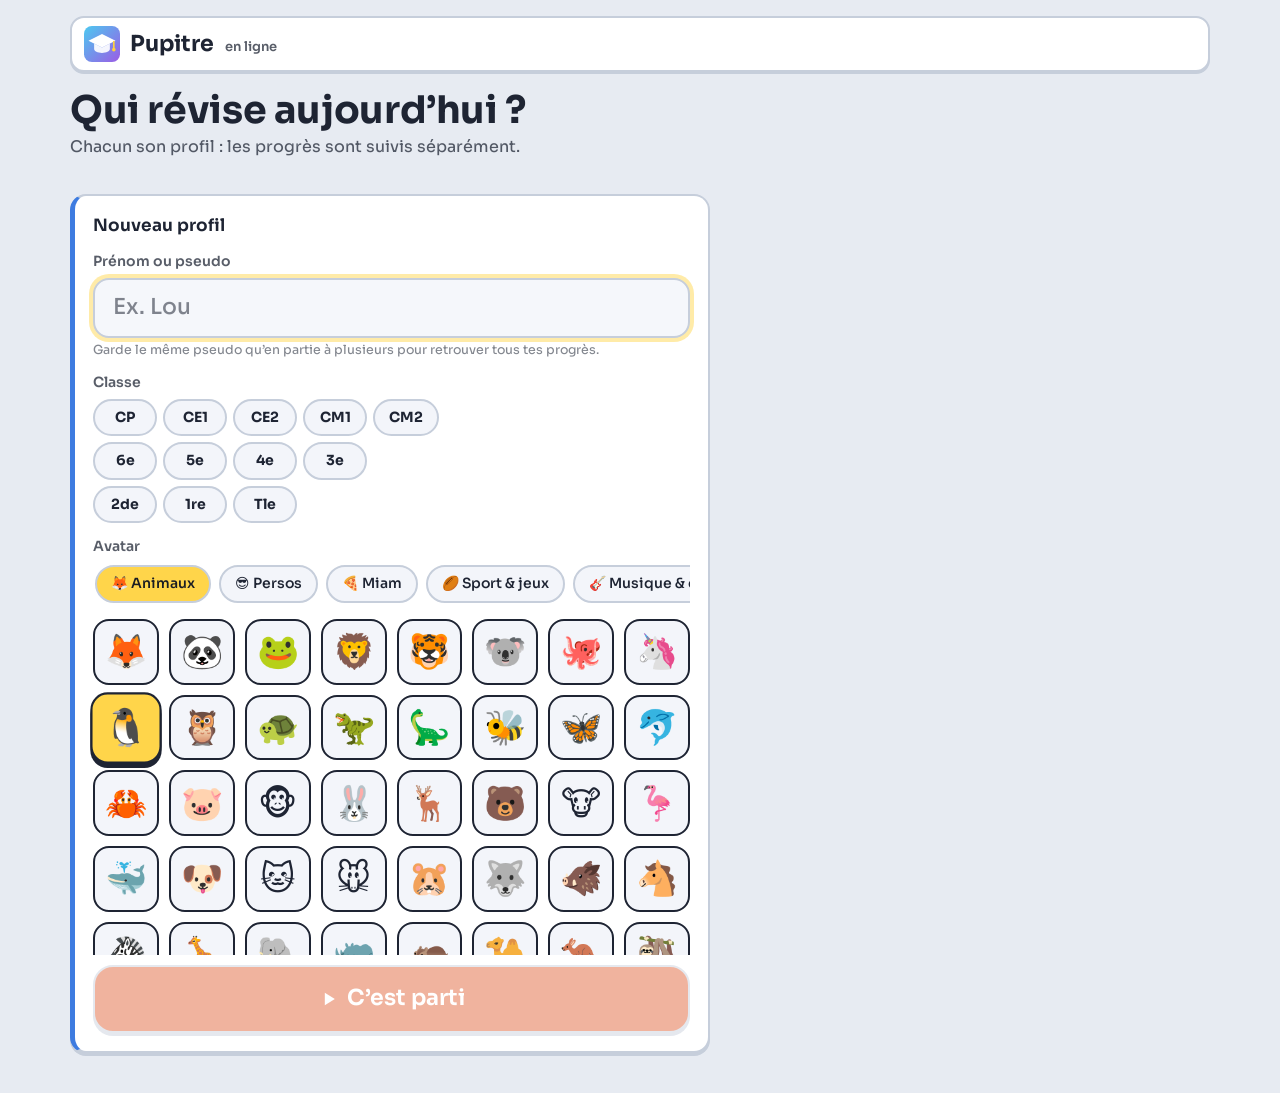
==== index.html @ 58a944c4 "Histoire-géographie du lycée (2nde, 1re, Tle) réorganisée d’après les programmes : thèmes, chapitres" ====
<!doctype html>
<html lang="fr">
  <head>
    <meta charset="UTF-8" />
    <meta name="viewport" content="width=device-width, initial-scale=1, viewport-fit=cover" />
    <meta name="theme-color" content="#1a1240" />
    <meta name="description" content="Révisions scolaires ludiques du CP à la Terminale : QCM, calcul, associations, chronologies, cartes… Fonctionne hors ligne, sans compte." />
    <meta name="apple-mobile-web-app-capable" content="yes" />
    <meta name="apple-mobile-web-app-status-bar-style" content="black-translucent" />
    <meta name="apple-mobile-web-app-title" content="Pupitre" />
    <meta name="format-detection" content="telephone=no" />
    <link rel="icon" href="./favicon.svg" type="image/svg+xml" />
    <link rel="apple-touch-icon" href="./apple-touch-icon.png" />
    <link rel="manifest" href="./manifest.webmanifest" />
    <title>Pupitre — révisions du CP à la Terminale</title>
    <script type="module" crossorigin src="./assets/web-y172d067e47.js"></script>
    <link rel="stylesheet" crossorigin href="./assets/web-y17cb59362b.css">
  </head>
  <body>
    <div id="root"></div>
  </body>
</html>
---- assets/web-y17cb59362b.css ----
@font-face{font-family:Fredoka Variable;font-style:normal;font-display:swap;font-weight:300 700;src:url(./fredoka-hebrew-wght-normal-DdnsCkLr.woff2) format("woff2-variations");unicode-range:U+0307-0308,U+0590-05FF,U+200C-2010,U+20AA,U+25CC,U+FB1D-FB4F}@font-face{font-family:Fredoka Variable;font-style:normal;font-display:swap;font-weight:300 700;src:url(./fredoka-latin-ext-wght-normal-CYrqKuxd.woff2) format("woff2-variations");unicode-range:U+0100-02BA,U+02BD-02C5,U+02C7-02CC,U+02CE-02D7,U+02DD-02FF,U+0304,U+0308,U+0329,U+1D00-1DBF,U+1E00-1E9F,U+1EF2-1EFF,U+2020,U+20A0-20AB,U+20AD-20C0,U+2113,U+2C60-2C7F,U+A720-A7FF}@font-face{font-family:Fredoka Variable;font-style:normal;font-display:swap;font-weight:300 700;src:url(./fredoka-latin-wght-normal-DM6njrJ3.woff2) format("woff2-variations");unicode-range:U+0000-00FF,U+0131,U+0152-0153,U+02BB-02BC,U+02C6,U+02DA,U+02DC,U+0304,U+0308,U+0329,U+2000-206F,U+20AC,U+2122,U+2191,U+2193,U+2212,U+2215,U+FEFF,U+FFFD}:root{--night: #1a1240;--night-2: #221852;--plum: #2c206b;--plum-2: #372a80;--plum-3: #44349a;--ink: #0d0724;--cream: #fff8e7;--text: #fff8e7;--text-2: rgba(255, 248, 231, .74);--text-3: rgba(255, 248, 231, .5);--line: rgba(255, 248, 231, .12);--line-2: rgba(255, 248, 231, .22);--pink: #ff4d8d;--sun: #ffd23f;--mint: #2ee6a6;--sky: #4cc9f0;--tangerine: #ff8a3d;--grape: #9b5de5;--red: #ff5a5f;--blue: #4cc9f0;--green: #2ee6a6;--orange: #ff8a3d;--yellow: #ffd23f;--purple: #9b5de5;--teal: #4cc9f0;--radius: 16px;--radius-lg: 24px;--edge: 3px solid var(--ink);--lift: 0 6px 0 var(--ink);--lift-sm: 0 4px 0 var(--ink);--font: "Fredoka Variable", "Fredoka", ui-rounded, "SF Pro Rounded", system-ui, -apple-system, sans-serif;color-scheme:dark}*{box-sizing:border-box}html,body,#root{height:100%}body{margin:0;color:var(--text);font-family:var(--font);font-size:16px;font-weight:450;line-height:1.4;-webkit-font-smoothing:antialiased;-webkit-tap-highlight-color:transparent;background-color:var(--night);background-image:radial-gradient(rgba(255,248,231,.07) 1.6px,transparent 1.7px),radial-gradient(900px 600px at 0% 0%,rgba(255,77,141,.28),transparent 60%),radial-gradient(900px 600px at 100% 10%,rgba(76,201,240,.22),transparent 60%),radial-gradient(1000px 700px at 50% 120%,rgba(155,93,229,.35),transparent 60%);background-size:28px 28px,auto,auto,auto;background-attachment:fixed}button,input,select,textarea{font:inherit;color:inherit}a{color:var(--sky)}h1,h2,h3,h4{margin:0;letter-spacing:-.01em;font-weight:700;line-height:1.1}::selection{background:#ff4d8d80}:focus-visible{outline:3px solid var(--sun);outline-offset:3px}.card{background:var(--plum);border:var(--edge);border-radius:var(--radius-lg);box-shadow:var(--lift);padding:18px}.card.tight{padding:12px}.card.flat{box-shadow:none}.card-title{font-size:17px;font-weight:650;color:var(--sun);margin-bottom:12px;display:flex;align-items:center;gap:8px;justify-content:space-between}.muted{color:var(--text-2)}.faint{color:var(--text-3)}.small{font-size:14px}.tiny{font-size:12.5px}.mono{font-variant-numeric:tabular-nums}.row{display:flex;align-items:center;gap:10px}.row.wrap{flex-wrap:wrap}.col{display:flex;flex-direction:column;gap:10px}.grow{flex:1;min-width:0}.spacer{flex:1}.center{text-align:center}.hidden{display:none!important}.ellipsis{overflow:hidden;text-overflow:ellipsis;white-space:nowrap}.divider{height:2px;background:var(--line);margin:14px 0;border-radius:2px}.btn{display:inline-flex;align-items:center;justify-content:center;gap:8px;min-height:42px;padding:0 18px;border-radius:14px;border:var(--edge);background:var(--plum-3);box-shadow:var(--lift-sm);font-weight:650;font-size:15px;cursor:pointer;-webkit-user-select:none;user-select:none;transition:transform .07s,box-shadow .07s,background .15s,filter .15s;white-space:nowrap;color:var(--cream)}.btn:hover{filter:brightness(1.1)}.btn:active:not(:disabled){transform:translateY(3px);box-shadow:0 1px 0 var(--ink)}.btn:disabled{opacity:.45;cursor:not-allowed}.btn.primary{background:var(--pink);color:#fff}.btn.success{background:var(--mint);color:var(--ink)}.btn.sun{background:var(--sun);color:var(--ink)}.btn.sky{background:var(--sky);color:var(--ink)}.btn.danger{background:var(--red);color:#fff}.btn.warn{background:var(--tangerine);color:var(--ink)}.btn.ghost{background:transparent;border-color:transparent;box-shadow:none}.btn.ghost:hover{background:#fff8e714;filter:none}.btn.ghost:active{transform:none}.btn.sm{min-height:34px;padding:0 12px;font-size:14px;border-radius:11px}.btn.xs{min-height:28px;padding:0 9px;font-size:13px;border-radius:9px;gap:4px;border-width:2px;box-shadow:0 2px 0 var(--ink)}.btn.xs.ghost,.btn.sm.ghost{box-shadow:none}.btn.lg{min-height:54px;padding:0 26px;font-size:18px;border-radius:16px}.btn.xl{min-height:68px;padding:0 28px;font-size:22px;border-radius:20px;width:100%;box-shadow:var(--lift)}.btn.xl:active:not(:disabled){transform:translateY(5px);box-shadow:0 1px 0 var(--ink)}.btn.icon{padding:0;width:42px}.btn.icon.sm{width:34px}.btn svg{width:20px;height:20px;flex:none}.btn.sm svg,.btn.xs svg{width:16px;height:16px}.input,.select,textarea.input{width:100%;min-height:44px;padding:8px 14px;border-radius:12px;border:var(--edge);background:var(--night);outline:none;font-weight:500;transition:box-shadow .15s}.input::placeholder{color:var(--text-3)}.input:focus,.select:focus{box-shadow:0 0 0 4px #ffd23f73}.input.lg{min-height:60px;font-size:22px;border-radius:16px;padding:10px 18px}.input.code{text-transform:uppercase;letter-spacing:.3em;text-align:center;font-weight:700;font-size:30px}.input.num{width:76px;text-align:center}.label{font-size:14px;color:var(--text-2);font-weight:600;margin-bottom:6px;display:block}.field{display:flex;flex-direction:column}.chip{display:inline-flex;align-items:center;gap:6px;padding:7px 14px;border-radius:999px;background:var(--plum-2);border:2px solid var(--ink);font-size:14px;font-weight:550;cursor:pointer;-webkit-user-select:none;user-select:none;transition:background .15s,transform .07s}.chip:hover{background:var(--plum-3)}.chip:active{transform:scale(.96)}.chip.on{background:var(--sun);color:var(--ink)}.chip .count{font-size:12px;opacity:.6}.badge{display:inline-flex;align-items:center;gap:4px;padding:3px 10px;border-radius:999px;font-size:13px;font-weight:600;background:#fff8e71f;color:var(--text-2);white-space:nowrap}.badge.green{background:var(--mint);color:var(--ink)}.badge.red{background:var(--red);color:#fff}.badge.orange{background:var(--tangerine);color:var(--ink)}.badge.blue{background:var(--sky);color:var(--ink)}.badge.purple{background:var(--grape);color:#fff}.badge.sun{background:var(--sun);color:var(--ink)}.seg{display:inline-flex;background:var(--night);border:2px solid var(--ink);border-radius:14px;padding:4px;gap:3px;flex-wrap:wrap}.seg button{border:0;background:transparent;padding:7px 13px;border-radius:10px;font-weight:600;font-size:14px;color:var(--text-2);cursor:pointer}.seg button.on{background:var(--sky);color:var(--ink)}.switch{position:relative;width:50px;height:30px;flex:none}.switch input{opacity:0;width:0;height:0}.switch span{position:absolute;top:0;right:0;bottom:0;left:0;background:var(--night);border:2px solid var(--ink);border-radius:999px;transition:background .2s;cursor:pointer}.switch span:after{content:"";position:absolute;left:3px;top:2px;width:22px;height:22px;border-radius:50%;background:var(--cream);border:2px solid var(--ink);transition:transform .2s}.switch input:checked+span{background:var(--mint)}.switch input:checked+span:after{transform:translate(19px)}.switch input:focus-visible+span{outline:3px solid var(--sun);outline-offset:2px}.alert{border-radius:14px;padding:11px 14px;font-size:15px;border:2px solid var(--ink);display:flex;gap:10px;align-items:flex-start;font-weight:500}.alert.warn{background:var(--tangerine);color:var(--ink)}.alert.error{background:var(--red);color:#fff}.alert.info{background:var(--sky);color:var(--ink)}.alert.ok{background:var(--mint);color:var(--ink)}.alert svg{width:20px;height:20px;flex:none;margin-top:1px}.toast-wrap{position:fixed;left:50%;bottom:24px;transform:translate(-50%);z-index:100;display:flex;flex-direction:column;gap:8px;align-items:center;pointer-events:none}.toast{background:var(--cream);color:var(--ink);border:var(--edge);box-shadow:var(--lift-sm);padding:10px 18px;border-radius:14px;font-weight:600;font-size:15px;animation:pop-in .25s cubic-bezier(.2,1.4,.4,1);max-width:90vw}.toast.error{background:var(--red);color:#fff}.modal-backdrop{position:fixed;top:0;right:0;bottom:0;left:0;background:#0d0724b3;backdrop-filter:blur(6px);-webkit-backdrop-filter:blur(6px);display:flex;align-items:center;justify-content:center;z-index:50;padding:16px}.modal{background:var(--plum);border:var(--edge);border-radius:var(--radius-lg);box-shadow:0 10px 0 var(--ink);padding:22px;width:min(560px,100%);max-height:90vh;overflow:auto;animation:pop-in .25s cubic-bezier(.2,1.4,.4,1)}.modal h3{margin-bottom:14px;font-size:24px}.timer-bar{height:14px;border-radius:999px;background:var(--night);border:2px solid var(--ink);overflow:hidden}.timer-bar>div{height:100%;background:var(--mint);border-radius:999px;transition:width .25s linear,background .3s}.timer-bar.low>div{background:var(--red)}.timer-num{font-variant-numeric:tabular-nums;font-weight:700}.ring{position:relative;display:inline-grid;place-items:center;flex:none}.ring svg{transform:rotate(-90deg);display:block}.ring .num{position:absolute;font-weight:700;font-variant-numeric:tabular-nums}.ring.low .num{color:var(--red);animation:throb 1s ease-in-out infinite}.table{width:100%;border-collapse:collapse;font-size:15px}.table th{text-align:left;font-size:13px;color:var(--text-3);font-weight:600;padding:6px 8px;border-bottom:2px solid var(--line)}.table td{padding:8px;border-bottom:1px solid var(--line);vertical-align:middle}.table tr:last-child td{border-bottom:0}.dot{width:10px;height:10px;border-radius:50%;display:inline-block;flex:none}.dot.on{background:var(--mint);box-shadow:0 0 0 3px #2ee6a640}.dot.off{background:var(--text-3)}.avatar{display:inline-grid;place-items:center;flex:none;border-radius:50%;background:var(--cream);border:2.5px solid var(--ink);line-height:1;box-shadow:0 3px 0 var(--ink)}.avatar.off{filter:grayscale(1);opacity:.55}.avatar-grid{display:grid;grid-template-columns:repeat(6,1fr);gap:8px}.avatar-grid button{aspect-ratio:1;border-radius:16px;border:2.5px solid var(--ink);background:var(--plum-2);font-size:28px;cursor:pointer;display:grid;place-items:center;transition:transform .1s,background .15s}.avatar-grid button:active{transform:scale(.9)}.avatar-grid button.on{background:var(--sun);transform:scale(1.08);box-shadow:0 4px 0 var(--ink)}.avatar-grid button.taken{opacity:.35}.crowd{display:flex;flex-wrap:wrap;gap:10px;justify-content:center}.crowd .who{display:flex;flex-direction:column;align-items:center;gap:4px;width:74px;font-size:13px;font-weight:600;animation:pop-in .35s cubic-bezier(.2,1.4,.4,1) both}.crowd .who span:last-child{max-width:74px;overflow:hidden;text-overflow:ellipsis;white-space:nowrap}.bob{animation:bob 2.4s ease-in-out infinite}.choices{display:grid;grid-template-columns:1fr 1fr;gap:14px}.choice{position:relative;display:flex;align-items:center;gap:14px;text-align:left;min-height:78px;padding:14px 18px;border-radius:20px;border:var(--edge);box-shadow:var(--lift);cursor:pointer;font-weight:650;font-size:19px;color:var(--ink);transition:transform .07s,box-shadow .07s,opacity .25s,filter .25s}.choice .shape{width:34px;height:34px;flex:none;display:grid;place-items:center}.choice .shape svg{width:30px;height:30px;fill:var(--ink)}.choice:active:not(:disabled){transform:translateY(5px);box-shadow:0 1px 0 var(--ink)}.choice.c0{background:var(--sky)}.choice.c1{background:var(--tangerine)}.choice.c2{background:var(--mint)}.choice.c3{background:var(--pink)}.choice.c4{background:var(--grape);color:#fff}.choice.c4 .shape svg{fill:#fff}.choice.c5{background:var(--sun)}.choice.dim{opacity:.28;filter:saturate(.3);box-shadow:0 2px 0 var(--ink);transform:translateY(4px)}.choice.correct{animation:wiggle .6s ease-in-out;outline:5px solid var(--cream);outline-offset:3px}.choice .count{margin-left:auto;font-size:17px;background:var(--ink);color:var(--cream);padding:2px 12px;border-radius:999px}.choice:disabled{cursor:default}@keyframes pop-in{0%{opacity:0;transform:scale(.6)}to{opacity:1;transform:none}}@keyframes bob{0%,to{transform:translateY(0) rotate(-4deg)}50%{transform:translateY(-8px) rotate(4deg)}}@keyframes wiggle{0%,to{transform:rotate(0)}20%{transform:rotate(-3deg) scale(1.04)}40%{transform:rotate(3deg) scale(1.04)}60%{transform:rotate(-2deg)}80%{transform:rotate(1deg)}}@keyframes shake{0%,to{transform:translate(0)}20%,60%{transform:translate(-10px)}40%,80%{transform:translate(10px)}}@keyframes throb{0%,to{transform:scale(1)}50%{transform:scale(1.15)}}@keyframes count-pop{0%{opacity:0;transform:scale(2.4) rotate(-12deg)}25%{opacity:1;transform:scale(1) rotate(3deg)}80%{opacity:1;transform:scale(.95)}to{opacity:0;transform:scale(.6)}}@keyframes rise{0%{opacity:0;transform:translateY(24px)}to{opacity:1;transform:none}}@keyframes eq{0%,to{height:30%}50%{height:100%}}.shake{animation:shake .5s ease-in-out}.rise{animation:rise .4s cubic-bezier(.2,1.2,.4,1) both}.ready{position:fixed;top:0;right:0;bottom:0;left:0;z-index:45;display:grid;place-items:center;text-align:center;background:radial-gradient(circle at center,#ff4d8d73,#1a1240f0 60%)}.ready.inline{position:relative;inset:auto;background:none;z-index:auto;min-height:50vh}.ready .n{font-size:min(48vw,320px);font-weight:700;line-height:1;color:var(--sun);-webkit-text-stroke:8px var(--ink);paint-order:stroke fill;text-shadow:0 14px 0 var(--ink);animation:count-pop 1s ease-out both}.ready .lbl{font-size:26px;font-weight:650;margin-top:8px}.autobar{display:flex;align-items:center;gap:10px;font-weight:600;font-size:15px}.autobar .track{flex:1;height:10px;border-radius:999px;background:var(--night);border:2px solid var(--ink);overflow:hidden}.autobar .track>div{height:100%;background:var(--sun)}.host-shell{min-height:100%;display:flex;flex-direction:column}.topbar{position:sticky;top:0;z-index:20;display:flex;align-items:center;gap:14px;padding:10px 20px;background:#1a1240db;backdrop-filter:blur(14px);-webkit-backdrop-filter:blur(14px);border-bottom:var(--edge)}.brand{display:flex;align-items:center;gap:10px;font-weight:700;font-size:22px}.brand img{width:36px;height:36px}.brand small{font-weight:500;color:var(--text-3);font-size:14px}.host-main{flex:1;padding:22px;max-width:1500px;width:100%;margin:0 auto}.grid-2{display:grid;grid-template-columns:minmax(0,1fr) 390px;gap:22px;align-items:start}.grid-cards{display:grid;grid-template-columns:repeat(auto-fill,minmax(230px,1fr));gap:14px}.mode-card{text-align:left;border:var(--edge);background:var(--plum-2);border-radius:20px;padding:14px;cursor:pointer;display:flex;gap:12px;box-shadow:var(--lift-sm);transition:transform .08s,background .15s}.mode-card:hover{background:var(--plum-3)}.mode-card:active{transform:translateY(3px);box-shadow:0 1px 0 var(--ink)}.mode-card.on{background:var(--cream);color:var(--ink)}.mode-card.on p{color:#0d0724b3}.mode-card .ic{width:46px;height:46px;border-radius:14px;display:grid;place-items:center;flex:none;border:2.5px solid var(--ink)}.mode-card .ic svg{width:24px;height:24px;color:var(--ink)}.mode-card h4{font-size:18px;margin-bottom:3px}.mode-card p{margin:0;font-size:14px;color:var(--text-2)}.qr-box{background:#fff;padding:12px;border-radius:20px;display:inline-block;border:var(--edge);box-shadow:var(--lift);flex:none}.qr-box img{display:block;width:240px;height:240px;image-rendering:pixelated}.qr-box.sm img{width:170px;height:170px}.qr-label{text-align:center;font-weight:650;margin-top:10px;font-size:16px}.step-num{display:inline-grid;place-items:center;width:30px;height:30px;border-radius:50%;background:var(--sun);color:var(--ink);border:2px solid var(--ink);font-weight:700;margin-right:6px}.big-code{font-size:72px;font-weight:700;letter-spacing:.12em;line-height:1;color:var(--sun);-webkit-text-stroke:3px var(--ink);paint-order:stroke fill;text-shadow:0 6px 0 var(--ink)}.url-pill{background:var(--night);border:2px solid var(--ink);padding:8px 14px;border-radius:12px;font-size:17px;font-weight:600;word-break:break-all}.player-tile{display:flex;align-items:center;gap:10px;padding:8px 10px;background:var(--plum-2);border-radius:14px;border:2px solid var(--ink)}.question-hero{font-size:clamp(26px,2.8vw,40px);font-weight:650;line-height:1.2}.answer-row{display:grid;grid-template-columns:30px minmax(110px,1fr) minmax(120px,2fr) auto;gap:10px;align-items:center;padding:8px 10px;border-radius:14px;background:var(--plum-2);border:2px solid var(--ink)}.answer-row.review{background:#ff8a3d40}.answer-field{display:flex;align-items:center;gap:6px;flex-wrap:wrap}.controls-bar{display:flex;gap:12px;flex-wrap:wrap;align-items:center}.lb-row{display:grid;grid-template-columns:30px auto 1fr auto;align-items:center;gap:10px;padding:7px 10px;border-radius:14px}.lb-row:nth-child(odd){background:#fff8e70d}.lb-rank{font-weight:700;color:var(--text-3);text-align:center;font-variant-numeric:tabular-nums;font-size:17px}.lb-row.r1 .lb-rank{color:var(--sun)}.lb-row.r2 .lb-rank{color:#d9d4ff}.lb-row.r3 .lb-rank{color:var(--tangerine)}.lb-score{font-weight:700;font-variant-numeric:tabular-nums;font-size:19px}.lb-row.me{background:#ffd23f2e;outline:2px solid var(--sun)}.streak{font-size:13px;font-weight:700;color:var(--tangerine);white-space:nowrap}.audio-panel{background:var(--grape);border:var(--edge);border-radius:20px;padding:16px;box-shadow:var(--lift-sm)}.audio-progress{height:10px;border-radius:999px;background:#0d072466;overflow:hidden}.audio-progress>div{height:100%;background:var(--cream);transition:width .2s linear}.eq{display:inline-flex;gap:3px;align-items:flex-end;height:20px}.eq i{width:5px;background:currentColor;border-radius:3px;animation:eq .9s ease-in-out infinite}.eq i:nth-child(2){animation-delay:.2s}.eq i:nth-child(3){animation-delay:.4s}.eq i:nth-child(4){animation-delay:.1s}.eq.paused i{animation-play-state:paused}.reveal-box{background:var(--mint);color:var(--ink);border:var(--edge);border-radius:20px;padding:14px 18px;box-shadow:var(--lift-sm)}.reveal-box .ans{font-size:28px;font-weight:700}.reveal-box .muted,.reveal-box .faint{color:#0d0724b3}.secret{filter:blur(10px);transition:filter .2s;cursor:pointer;-webkit-user-select:none;user-select:none}.podium{display:flex;justify-content:center;align-items:flex-end;gap:14px;margin:14px 0 20px}.podium .step{width:150px;text-align:center}.podium .block{border-radius:16px 16px 0 0;border:var(--edge);border-bottom:0;display:flex;align-items:flex-start;justify-content:center;padding-top:10px;font-size:38px;font-weight:700;color:var(--ink)}.podium .p1 .block{height:160px;background:var(--sun)}.podium .p2 .block{height:116px;background:var(--sky)}.podium .p3 .block{height:84px;background:var(--tangerine)}.podium .name{font-weight:700;font-size:18px;margin:6px 0 2px}.podium .pts{color:var(--text-2);font-size:15px;margin-bottom:8px}.podium .step .avatar{animation:bob 2.4s ease-in-out infinite}.tabs{display:flex;gap:6px}.tabs button{background:transparent;border:2px solid transparent;padding:7px 14px;border-radius:12px;font-weight:600;color:var(--text-2);cursor:pointer;font-size:15px}.tabs button.on{background:var(--cream);color:var(--ink);border-color:var(--ink)}.dropzone{border:3px dashed var(--line-2);border-radius:18px;padding:20px;text-align:center;color:var(--text-2);cursor:pointer;transition:border-color .15s,background .15s}.dropzone.over{border-color:var(--sun);background:#ffd23f1a}.players-inline>.card{border:0;padding:0;background:none;box-shadow:none}@media(max-width:1100px){.grid-2{grid-template-columns:minmax(0,1fr)}}.player-shell{min-height:100%;display:flex;flex-direction:column;padding:max(14px,env(safe-area-inset-top)) 16px max(16px,env(safe-area-inset-bottom));max-width:560px;margin:0 auto}.player-head{display:flex;align-items:center;gap:10px;margin-bottom:14px}.player-body{flex:1;display:flex;flex-direction:column;gap:16px}.player-body .choices{grid-template-columns:1fr;gap:12px}.player-body .choice{min-height:74px;font-size:21px}.big-state{flex:1;display:flex;flex-direction:column;align-items:center;justify-content:center;text-align:center;gap:14px;padding:20px 0}.big-state h2{font-size:30px}.logo-title{font-size:52px;font-weight:700;color:var(--sun);-webkit-text-stroke:3px var(--ink);paint-order:stroke fill;text-shadow:0 6px 0 var(--ink);transform:rotate(-3deg);display:inline-block}.result-card{border-radius:26px;padding:22px;text-align:center;border:var(--edge);box-shadow:var(--lift)}.result-card.ok{background:var(--mint);color:var(--ink)}.result-card.ko,.result-card.mid{background:var(--tangerine);color:var(--ink)}.result-card.none{background:var(--plum)}.result-card .pts{font-size:64px;font-weight:700;line-height:1;animation:pop-in .4s cubic-bezier(.2,1.6,.4,1) both .15s}.result-card .verdict{font-size:26px;font-weight:700}.locked{background:var(--plum);border:var(--edge);border-radius:24px;box-shadow:var(--lift);padding:22px;text-align:center}.conn-banner{position:fixed;top:0;left:0;right:0;z-index:60;background:var(--tangerine);color:var(--ink);font-weight:700;text-align:center;padding:calc(env(safe-area-inset-top) + 6px) 12px 6px;font-size:15px;border-bottom:var(--edge)}.pause-overlay{position:fixed;top:0;right:0;bottom:0;left:0;background:#1a1240eb;backdrop-filter:blur(8px);-webkit-backdrop-filter:blur(8px);z-index:40;display:flex;align-items:center;justify-content:center;flex-direction:column;gap:12px;text-align:center}.score-pill{background:var(--sun);color:var(--ink);border:2px solid var(--ink);border-radius:999px;padding:4px 12px;font-weight:700;font-variant-numeric:tabular-nums;box-shadow:0 3px 0 var(--ink)}.screen-shell{min-height:100%;padding:4vh 5vw;display:flex;flex-direction:column;gap:3vh}.screen-shell .question-hero{font-size:clamp(34px,4.6vw,80px)}.screen-shell .choice{font-size:clamp(22px,2.4vw,42px);min-height:13vh}.screen-shell .choice .shape,.screen-shell .choice .shape svg{width:52px;height:52px}.screen-shell .qr-box img{width:min(36vh,380px);height:min(36vh,380px)}.screen-big{font-size:clamp(44px,6.5vw,120px);font-weight:700;line-height:1.02;color:var(--sun);-webkit-text-stroke:4px var(--ink);paint-order:stroke fill;text-shadow:0 8px 0 var(--ink)}#confetti{position:fixed;top:0;right:0;bottom:0;left:0;pointer-events:none;z-index:90}@media(prefers-reduced-motion:reduce){*,*:before,*:after{animation:none!important;transition:none!important}}.avatar-tabs{display:flex;gap:8px;overflow-x:auto;padding:2px 2px 6px;scrollbar-width:none;-webkit-overflow-scrolling:touch}.avatar-tabs::-webkit-scrollbar{display:none}.avatar-tabs .chip{flex:none}.avatar-grid.scroll{max-height:300px;overflow-y:auto;padding:4px;margin:-4px;overscroll-behavior:contain}.podium .step,.podium .who-top{display:flex;flex-direction:column;align-items:center}.podium .step.empty .block{opacity:.25}.podium .block{width:100%}.podium.big{gap:2.5vw;margin:2vh 0 0;width:100%}.podium.big .step{width:min(22vw,360px);animation:rise .7s cubic-bezier(.2,1.3,.4,1) both}.podium.big .name{font-size:clamp(26px,2.6vw,48px);margin-top:1.2vh;max-width:100%}.podium.big .pts{font-size:clamp(20px,1.8vw,32px);font-weight:650;color:var(--cream);margin-bottom:1.5vh}.podium.big .block{font-size:clamp(60px,7vw,130px);border-width:5px;border-radius:28px 28px 0 0;padding-top:1.5vh;box-shadow:inset 0 -14px #0d072426}.podium.big .p1 .block{height:30vh}.podium.big .p2 .block{height:21vh}.podium.big .p3 .block{height:14vh}.podium.big.crowded .p1 .block{height:20vh}.podium.big.crowded .p2 .block{height:14vh}.podium.big.crowded .p3 .block{height:9vh}.podium.big.crowded .block{font-size:clamp(44px,5vw,90px)}.podium-floor{width:min(80vw,1300px);height:10px;background:var(--ink);border-radius:6px}.awards{display:grid;grid-template-columns:repeat(auto-fit,minmax(240px,1fr));gap:2vw;width:min(92vw,1500px)}.award{background:var(--plum);border:var(--edge);border-radius:24px;box-shadow:var(--lift);padding:18px 22px;display:flex;align-items:center;gap:16px;animation:rise .6s cubic-bezier(.2,1.3,.4,1) both}.award .ico{font-size:clamp(36px,3vw,56px);line-height:1}.award .lbl{color:var(--sun);font-weight:650;font-size:clamp(16px,1.3vw,22px)}.award .val{font-weight:700;font-size:clamp(22px,1.9vw,34px);line-height:1.15}.award .sub{color:var(--text-2);font-size:clamp(15px,1.1vw,19px)}.rest-grid{display:grid;grid-template-columns:repeat(auto-fill,minmax(280px,1fr));gap:12px;width:min(92vw,1500px)}.rest-grid .lb-row{background:var(--plum);border:2px solid var(--ink);font-size:clamp(18px,1.4vw,24px)}.chip.sm{font-size:14px;padding:4px 10px}.grade-chip{min-width:64px;justify-content:center;font-weight:700}.seg.wrap-seg{flex-wrap:wrap;height:auto}.source-grid{display:grid;grid-template-columns:repeat(auto-fill,minmax(190px,1fr));gap:10px}.source-card{display:flex;flex-direction:column;gap:4px;text-align:left;cursor:pointer;background:var(--plum);color:var(--text);border:var(--edge);border-radius:var(--radius);padding:12px 14px;box-shadow:var(--lift-sm);font:inherit;transition:transform .08s}.source-card span{font-size:14px;color:var(--text-2)}.source-card.on{background:var(--sun);color:var(--ink)}.source-card.on span{color:#0d0724bf}.source-card:active{transform:translateY(2px);box-shadow:0 2px 0 var(--ink)}.grade-badge{display:inline-flex;align-items:center;justify-content:center;min-width:38px;padding:2px 8px;border-radius:999px;font-weight:800;font-size:13px;background:var(--cream);color:var(--ink);border:2px solid var(--ink)}.slot-grid{display:grid;grid-template-columns:repeat(auto-fit,minmax(260px,1fr));gap:12px}.slot{background:var(--plum);border:var(--edge);border-radius:var(--radius);padding:14px;box-shadow:var(--lift-sm);display:flex;flex-direction:column;gap:8px}.slot .prompt{font-size:19px;font-weight:650;line-height:1.25}.slot .ans{font-size:20px;font-weight:800;color:var(--mint)}.screen-shell .slot .prompt{font-size:clamp(20px,1.8vw,32px)}.screen-shell .slot .ans{font-size:clamp(22px,2vw,36px)}.method-box{margin-top:8px;padding:10px 12px;border-radius:12px;background:#ffd23f1f;border:2px dashed rgba(255,210,63,.55);font-size:15px}.method-box b{color:var(--sun)}.recap-list{display:flex;flex-direction:column;gap:10px}.recap-item{background:var(--plum);border:var(--edge);border-radius:var(--radius);padding:12px 14px;display:flex;flex-direction:column;gap:6px}.recap-item.ok{border-color:var(--mint)}.recap-item.ko{border-color:var(--tangerine)}.recap-item .q{font-weight:650}.recap-item .a{color:var(--mint);font-weight:700}.mastery{display:inline-flex;align-items:center;gap:4px;padding:2px 8px;border-radius:999px;font-size:12px;font-weight:700;border:2px solid var(--ink)}.mastery.acquis{background:var(--mint);color:var(--ink)}.mastery.en-cours{background:var(--sun);color:var(--ink)}.mastery.a-revoir{background:var(--tangerine);color:var(--ink)}.mastery.nouveau{background:var(--plum-3);color:var(--cream)}.bars{display:flex;align-items:flex-end;gap:4px;height:90px;padding:6px 0}.bars>div{flex:1;min-width:6px;max-width:26px;border-radius:6px 6px 2px 2px;background:var(--sky);border:2px solid var(--ink);position:relative}.bars>div.low{background:var(--tangerine)}.bars>div.high{background:var(--mint)}.meter{height:10px;border-radius:99px;background:var(--night);border:2px solid var(--ink);overflow:hidden}.meter>div{height:100%;background:var(--mint)}.profile-row{display:grid;grid-template-columns:1fr auto auto auto;gap:12px;align-items:center;padding:10px 12px;border-radius:14px;cursor:pointer;border:2px solid transparent}.profile-row:hover{background:var(--plum-2)}.profile-row.on{background:var(--plum-2);border-color:var(--sun)}.num-answer{display:flex;align-items:center;gap:10px}.num-answer .input{flex:1;text-align:center;font-size:26px;font-weight:700}.num-answer .unit{font-size:22px;font-weight:700;color:var(--text-2)}.coop-meter{display:flex;flex-direction:column;gap:6px;align-items:center}.coop-meter .meter{width:100%;height:18px}.qedit-grid{display:grid;grid-template-columns:1fr 1fr;gap:12px}@media(max-width:800px){.qedit-grid{grid-template-columns:1fr}}.choices.tf .choice{min-height:120px;font-size:30px;justify-content:center}.chart svg,.fr-map svg{width:100%;height:auto;display:block}.chart{background:var(--night-2);border:2px solid var(--ink);border-radius:14px;padding:6px}.chart.big{max-width:900px}.ch-title{fill:var(--cream);font-weight:700;font-size:20px}.ch-axis,.ch-label{fill:var(--text-2);font-size:15px}.ch-val{fill:var(--cream);font-size:15px;font-weight:700}.ch-grid{stroke:var(--line);stroke-width:1}.ch-bar{fill:var(--sky);stroke:var(--ink);stroke-width:2}.ch-line{fill:none;stroke:var(--sun);stroke-width:4;stroke-linejoin:round}.ch-dot{fill:var(--sun);stroke:var(--ink);stroke-width:2}.fr-map{max-width:520px;width:100%;align-self:center}.fr-map.big{max-width:640px}.map-land{fill:var(--plum-3);stroke:var(--cream);stroke-width:4;stroke-linejoin:round}.map-pt .dot{fill:var(--sun);stroke:var(--ink);stroke-width:4;transition:r .15s}.map-pt .letter{fill:var(--ink);font-weight:800;font-size:30px;pointer-events:none}.map-pt .name{fill:var(--cream);font-weight:700;font-size:38px;paint-order:stroke;stroke:var(--ink);stroke-width:6px;pointer-events:none}.map-pt.picked .dot{fill:var(--sky)}.map-pt.good .dot{fill:var(--mint)}.map-pt.bad .dot{fill:var(--tangerine)}.map-pt.dim{opacity:.45}.match-row{display:grid;grid-template-columns:minmax(0,1fr) minmax(0,1.2fr);gap:10px;align-items:center}.match-left{font-weight:650;background:var(--plum);border:2px solid var(--ink);border-radius:12px;padding:10px 12px}.match-preview{display:grid;grid-template-columns:1fr 1fr;gap:12px}.order-row{display:flex;align-items:center;gap:10px;background:var(--plum);border:2px solid var(--ink);border-radius:14px;padding:8px 10px;font-weight:600}.order-num{width:30px;height:30px;flex:none;border-radius:50%;display:grid;place-items:center;background:var(--sun);color:var(--ink);font-weight:800}.fix-words{display:flex;flex-wrap:wrap;gap:8px}.fix-word{font:inherit;font-size:20px;padding:6px 10px;border-radius:10px;border:2px solid var(--ink);background:var(--plum);color:var(--cream);cursor:pointer}.fix-word.on{background:var(--tangerine);color:var(--ink);text-decoration:line-through}span.fix-word{cursor:default}.fix-word.bad{background:var(--tangerine);color:var(--ink)}.step-row{display:flex;flex-direction:column;gap:6px}.step-q{font-size:17px}.steps-preview{margin:0;padding-left:22px;display:flex;flex-direction:column;gap:4px}.kbd{margin-left:auto;font:inherit;font-size:13px;font-weight:800;padding:2px 8px;border-radius:6px;background:#0d072459}.solo-shell{max-width:1180px;margin:0 auto;padding:16px 20px 40px;display:flex;flex-direction:column;gap:18px;min-height:100%}.solo-top{display:flex;align-items:center;gap:12px;flex-wrap:wrap}.brand small{font-size:13px;font-weight:600;color:var(--text-2);margin-left:6px}.profile-grid{display:grid;grid-template-columns:repeat(auto-fill,minmax(170px,1fr));gap:14px}.profile-card{position:relative;display:flex;flex-direction:column;align-items:center;gap:8px;background:var(--plum);border:var(--edge);border-radius:var(--radius-lg);box-shadow:var(--lift-sm);padding:18px 12px;color:var(--text);font:inherit}.profile-card>.btn{position:absolute;top:6px;right:6px}.profile-card.add{cursor:pointer;justify-content:center;border-style:dashed;color:var(--text-2);min-height:170px}.profile-pick{all:unset;cursor:pointer;display:flex;flex-direction:column;align-items:center;gap:8px;font-size:20px}.solo-play{display:flex;flex-direction:column;gap:14px;max-width:860px;width:100%;margin:0 auto}.solo-question .question-hero{font-size:clamp(24px,3vw,34px)}.progress-bar{height:10px;border-radius:99px;background:var(--night);border:2px solid var(--ink);overflow:hidden}.progress-bar>div{height:100%;background:var(--mint);transition:width .3s}.solo-setup{align-items:start}@media(max-width:700px){.solo-shell{padding:10px 12px 30px}.solo-top .tabs{order:3;width:100%;overflow-x:auto}}.screen-shell .fr-map.big{max-width:min(640px,52vh)}.screen-shell .chart.big{max-width:min(900px,90vh)}.reveal-box .ans.long{font-size:20px;line-height:1.35}.avatar-grid.scroll.wide{grid-template-columns:repeat(auto-fill,minmax(64px,1fr));max-height:340px;gap:10px}.avatar-grid.scroll.wide button{font-size:34px}.solo-top .tabs{flex-wrap:wrap}.solo-top .tabs button{display:inline-flex;align-items:center;gap:6px}.solo-top .who{gap:8px}.dash{display:flex;flex-direction:column;gap:18px}.dash-hello{display:flex;gap:18px;align-items:center}.dash-title{font-size:clamp(28px,4vw,40px)}.dash-grid{display:grid;grid-template-columns:repeat(auto-fit,minmax(min(100%,300px),1fr));gap:18px;align-items:start}.goal{display:flex;flex-direction:column;gap:6px;max-width:560px}.goal-meter{height:18px}.goal-meter>div{background:repeating-linear-gradient(45deg,var(--sun) 0 12px,color-mix(in srgb,var(--sun) 80%,#000) 12px 24px)}.week{display:grid;grid-template-columns:repeat(7,minmax(0,46px));gap:6px}.wday{display:flex;flex-direction:column;align-items:center;gap:4px;font-size:12px;color:var(--text-3)}.wday i{width:100%;aspect-ratio:1;max-width:40px;border-radius:10px;display:grid;place-items:center;background:var(--night-2);border:2px solid var(--line-2);color:#fff;font-style:normal}.wday.done i{background:var(--mint);border-color:transparent}.wday.today span{color:var(--text);font-weight:700}.wday.today i{border:2px dashed var(--title)}.wday.future i{opacity:.45}.streak-line{color:var(--text-2)}.meter.thin{height:6px;border-width:0;background:var(--line)}.meter.thin>div{border-radius:99px}.xp-meter{height:14px}.xp-meter>div{background:linear-gradient(90deg,var(--sky),var(--grape))}.badge-row{display:flex;align-items:center;gap:10px}.badge-ico{width:34px;height:34px;flex:none;border-radius:50%;display:grid;place-items:center;background:color-mix(in srgb,var(--accent) 22%,transparent);color:var(--text);border:2px solid var(--accent)}.bons-points{display:grid;grid-template-columns:repeat(5,minmax(0,1fr));gap:6px}.bon-point{aspect-ratio:1.6;border-radius:6px;border:2px dashed var(--line-2);display:grid;place-items:center;font-size:9px;font-weight:800;letter-spacing:.06em;text-align:center}.bon-point.on{border:2px solid #b5452f;background:linear-gradient(135deg,#ffe08a,#ffc93c);color:#8a2b1a;transform:rotate(-2deg)}.bon-point.on:nth-child(2n){transform:rotate(2deg)}.upcoming{display:grid;grid-template-columns:repeat(7,minmax(0,1fr));gap:6px;align-items:end;height:84px}.up-bar{width:100%;border-radius:4px;background:var(--plum-3)}.up-bar[data-today="1"]{background:var(--sun)}.mascot{flex:none}.gommettes{display:flex;flex-wrap:wrap;gap:6px}.gommette{width:26px;height:26px;border-radius:50%;background:var(--plum-3);display:grid;place-items:center}.gommette.now{background:transparent;border:2.5px dashed var(--title)}.gommette.ok{background:var(--mint)}.gommette.ok:after{content:"★";color:#fff;font-size:15px;line-height:1}.gommette:nth-child(3n+2).ok{background:var(--sky)}.gommette:nth-child(3n).ok{background:#e86a5b}.gommette.ko{background:var(--line-2)}.gommette.done{background:var(--sky)}.play-bar{display:flex;align-items:center;gap:10px;flex-wrap:wrap}.play-count{font-size:16px}.exam-title{font-weight:700}.exam-clock{font-size:17px;font-variant-numeric:tabular-nums;gap:6px}.rate-row{display:grid;grid-template-columns:repeat(3,minmax(0,1fr));gap:10px}.rate-row .btn{white-space:normal;text-align:center;line-height:1.15;padding:8px 10px}.rate-row .kbd{margin-left:4px}.dictation-bar .btn{min-height:52px}.exam-note{font-size:clamp(64px,12vw,110px)!important}.exam-note small{font-size:.4em}.lesson{background:var(--plum-2);border:2px solid var(--line-2);border-radius:var(--radius);padding:14px 16px;display:flex;flex-direction:column;gap:8px}.lesson.compact{font-size:15px}.lesson-head{display:flex;align-items:center;justify-content:space-between;gap:8px}.lesson h3{font-size:19px;font-family:var(--head-font, inherit);color:var(--title, var(--sun))}.lesson ul{margin:0;padding-left:20px;display:flex;flex-direction:column;gap:5px;line-height:1.45}.lesson-ex{margin:2px 0 0;color:var(--text-2)}.lesson-method{border-left:4px solid var(--sun);padding:4px 0 4px 10px}.lesson-sub{font-size:13px;font-weight:700;color:var(--text-3);text-transform:uppercase;letter-spacing:.06em}.lesson-facts{color:var(--text-2)}.lessons{display:flex;flex-direction:column;gap:16px}.lessons-grid{display:grid;grid-template-columns:minmax(240px,340px) minmax(0,1fr);gap:16px;align-items:start}.lessons-list{display:flex;flex-direction:column;gap:4px;padding:8px;max-height:70vh;overflow-y:auto}.lesson-item{all:unset;box-sizing:border-box;display:flex;align-items:center;gap:8px;padding:9px 10px;border-radius:10px;cursor:pointer}.lesson-item:hover{background:var(--plum-2)}.lesson-item.on{background:var(--plum-3)}.lesson-item:focus-visible{outline:3px solid var(--sun)}.sm-select{width:auto;min-height:34px;padding:4px 10px;font-size:14px}.parent-report{display:flex;flex-direction:column;gap:16px}.pr-head{display:flex;align-items:baseline;justify-content:space-between;flex-wrap:wrap;gap:8px}.pr-head h2{font-size:28px;font-family:var(--head-font, inherit)}.kpis{display:grid;grid-template-columns:repeat(auto-fit,minmax(min(100%,170px),1fr));gap:12px}.kpi{background:var(--plum);border:var(--edge);border-radius:var(--radius);padding:12px 14px;display:flex;flex-direction:column;gap:2px}.kpi span{font-size:13px;color:var(--text-3);font-weight:600}.kpi b{font-size:26px;font-variant-numeric:tabular-nums}.kpi small{color:var(--text-2);font-size:12.5px}.pr-grid{display:grid;grid-template-columns:repeat(auto-fit,minmax(min(100%,340px),1fr));gap:16px;align-items:start}.heat{display:grid;grid-template-rows:repeat(7,14px);grid-auto-flow:column;grid-auto-columns:14px;gap:4px}.heat i{border-radius:3px;background:var(--line)}.heat i.l1{background:color-mix(in srgb,var(--mint) 45%,transparent)}.heat i.l2{background:color-mix(in srgb,var(--mint) 75%,transparent)}.heat i.l3{background:var(--mint)}.heat i.future{background:transparent;border:1px dashed var(--line)}.mbar{display:inline-block;height:8px;border-radius:4px;background:var(--sky);vertical-align:middle;margin-right:4px}.table{min-width:0}.card:has(>.table){overflow-x:auto}@media(max-width:860px){.lessons-grid{grid-template-columns:1fr}.lessons-list{max-height:260px}}@media(max-width:700px){.solo-top{gap:8px}.solo-top .tabs{order:3;width:100%;flex-wrap:nowrap;overflow-x:auto;scrollbar-width:none}.solo-top .tabs::-webkit-scrollbar{display:none}.solo-top .tabs button{flex:none;padding:7px 10px}.solo-top .who-name{max-width:90px;overflow:hidden;text-overflow:ellipsis;white-space:nowrap}.dash-hello{flex-direction:column;align-items:flex-start}.dash-hello .mascot{width:64px;height:72px}.week{grid-template-columns:repeat(7,minmax(0,1fr))}.rate-row{grid-template-columns:1fr}.rate-row .btn{min-height:48px}.choices{grid-template-columns:1fr}.question-hero{overflow-wrap:anywhere}.grid-2{gap:14px}.seg{max-width:100%}.seg button{padding:7px 10px}.kpi b{font-size:22px}.play-bar .btn.ghost{padding:0 8px}}@media(max-width:420px){.solo-shell{padding:8px 10px 26px}.brand{font-size:19px}.brand small{display:none}.solo-top .tabs button span{font-size:14px}}.grid-2>*{min-width:0}.recap-item,.reveal-box,.lesson{overflow-wrap:anywhere}.mono{white-space:nowrap}@media(hover:none){.kbd{display:none}}.gommette{background:color-mix(in srgb,var(--ink) 14%,var(--desk, var(--plum-3)))}.listen-btn{font-weight:700}.print-only{display:none}.search-results{display:flex;flex-direction:column;gap:4px;max-height:360px;overflow-y:auto}.search-results .lesson-item{display:flex;align-items:center;gap:10px}@media print{html,body{background:#fff!important}#root{zoom:1!important}body:has(.print-area) *{visibility:hidden}body:has(.print-area) .print-area,body:has(.print-area) .print-area *{visibility:visible}.print-area{position:absolute;left:0;top:0;width:100%;color:#111;--text: #111;--text-2: #333;--text-3: #555;--plum: #fff;--plum-2: #f4f4f4;--line: #ccc;--line-2: #999;--night: #fff;--title: #111;--mint: #2e9a5e;--sky: #3d7be0}.print-area .no-print{display:none!important}.print-area .print-only{display:block!important}.lesson-print .lesson{background:#fff!important;border:1px solid #bbb!important;color:#111!important;font-size:12pt}.lesson-print .lesson *{color:#111!important}.lesson-print-head{font-size:10pt;margin-bottom:8px}.print-area .card,.print-area .kpi{box-shadow:none!important;border:1px solid #bbb!important;break-inside:avoid;background:#fff!important}}.row.wrap>.btn.grow{flex:1 1 auto}@media(max-width:420px){.btn{white-space:normal;text-align:center}}@media(max-width:1000px){.solo-top .tabs{order:3;width:100%;flex-wrap:nowrap;overflow-x:auto;scrollbar-width:none}.solo-top .tabs::-webkit-scrollbar{display:none}.solo-top .tabs button{flex:none}}.solo-shell{padding-top:max(16px,calc(env(safe-area-inset-top,0px) + 14px));padding-left:max(20px,env(safe-area-inset-left,0px));padding-right:max(20px,env(safe-area-inset-right,0px));padding-bottom:max(40px,calc(env(safe-area-inset-bottom,0px) + 20px))}@media(max-width:700px){.solo-shell{padding-top:max(10px,calc(env(safe-area-inset-top,0px) + 10px));padding-left:max(12px,env(safe-area-inset-left,0px));padding-right:max(12px,env(safe-area-inset-right,0px))}}@media(max-width:420px){.solo-shell{padding-left:max(10px,env(safe-area-inset-left,0px));padding-right:max(10px,env(safe-area-inset-right,0px))}}.topbar{padding-top:max(10px,env(safe-area-inset-top,0px))}.screen-shell{padding-top:max(4vh,env(safe-area-inset-top,0px))}@media(display-mode:standalone){body:before{content:"";position:fixed;z-index:30;top:0;left:0;right:0;pointer-events:none;height:calc(env(safe-area-inset-top,0px) + 10px);background:var(--desk, var(--night));box-shadow:0 4px 10px -6px #00000040}.solo-shell{padding-top:calc(env(safe-area-inset-top,0px) + 26px)}.player-shell{padding-top:calc(env(safe-area-inset-top,0px) + 22px)}}.wiki-links{display:flex;flex-wrap:wrap;align-items:center;gap:6px;margin-top:6px}.wiki-link{display:inline-flex;align-items:center;gap:4px;font-size:13px;font-weight:600;padding:3px 9px;border-radius:999px;border:1.5px solid var(--line-2);color:var(--text);text-decoration:none;background:var(--plum-2)}.wiki-link:hover{border-color:var(--text-3)}.reveal-box .wiki-link{background:#ffffff80;color:inherit}.worksheet-page,.sheet-wrap{display:flex;flex-direction:column;gap:18px}.sheet{background:#fff;color:#111;border-radius:6px;box-shadow:0 6px 24px #0000002e;padding:28px 32px;max-width:820px;width:100%;margin:0 auto;font-family:Andika,Inter Variable,system-ui,sans-serif;font-size:15px;line-height:1.45}.sheet-head{display:flex;justify-content:space-between;align-items:flex-start;gap:16px;flex-wrap:wrap;border-bottom:2px solid #111;padding-bottom:10px;margin-bottom:14px}.sheet-title{font-size:21px;font-weight:700}.sheet-sub{font-size:13px;color:#555}.sheet-name{display:flex;flex-direction:column;gap:6px;font-size:14px}.sheet-lesson{border:1.5px solid #999;border-radius:6px;padding:8px 12px;margin-bottom:14px;background:#f7f7f2;font-size:13.5px}.sheet-lesson ul{margin:4px 0 6px;padding-left:18px}.sheet-list{margin:0;padding-left:24px;display:flex;flex-direction:column;gap:14px}.sheet-ex{break-inside:avoid}.sheet-q{font-weight:600;white-space:pre-line}.sheet-choices{display:flex;flex-wrap:wrap;gap:6px 22px;margin-top:6px}.sheet-answer{margin-top:8px;display:flex;flex-wrap:wrap;gap:6px 14px;align-items:baseline}.sheet-line{display:inline-block;min-width:220px;flex:1;border-bottom:1px dotted #555;height:1.2em}.sheet-match{display:grid;grid-template-columns:1fr 1fr;gap:4px 24px;margin-top:6px}.sheet-match .sheet-answer{grid-column:1 / -1}.sheet-order{display:flex;flex-direction:column;gap:3px;margin-top:6px}.sheet-quote{margin-top:6px;font-style:italic}.sheet-steps{margin:6px 0 0;padding-left:20px;display:flex;flex-direction:column;gap:8px}.sheet-steps li{display:flex;flex-wrap:wrap;gap:6px;align-items:baseline}.sheet-chart{max-width:460px;margin-top:6px}.sheet-chart .chart{background:#fff;border-color:#999}.sheet-chart .ch-title,.sheet-chart .ch-val,.sheet-chart .ch-axis,.sheet-chart .ch-label{fill:#111}.sheet-list.key{gap:8px;font-size:14px}.sheet-expl{color:#444;font-size:13px}.sheet-foot{margin-top:18px;font-size:12px;color:#777;text-align:right}@media(max-width:600px){.sheet{padding:18px 16px}.sheet-match{grid-template-columns:1fr}.sheet-line{min-width:120px}}@media print{@page{size:A4;margin:14mm}.sheet{box-shadow:none;border-radius:0;padding:0;max-width:none}.sheet-key{break-before:page}}.preset-grid{display:grid;grid-template-columns:repeat(auto-fill,minmax(260px,1fr));gap:12px}.preset{display:flex;flex-direction:column;gap:8px;padding:14px;border-radius:14px;border:1px solid var(--line, rgba(127,127,127,.25));background:var(--panel-2, rgba(127,127,127,.06))}.preset .btn{margin-top:auto;align-self:flex-start}.path-list{list-style:none;margin:0;padding:0;display:flex;flex-direction:column;gap:6px;counter-reset:step}.path-list li{display:flex;align-items:center;gap:10px;padding:8px 10px;border-radius:12px;background:var(--panel-2, rgba(127,127,127,.06));border-left:4px solid var(--accent, var(--sky));counter-increment:step}.path-list li:before{content:counter(step);font-weight:800;opacity:.55;min-width:1.2em;text-align:center}.path-kind.revoir{color:var(--tangerine, #ff8a3d);font-weight:700}.path-kind.consolider{color:var(--sun, #ffd23f);font-weight:700}.lesson-section{margin-top:12px;padding-top:10px;border-top:1px dashed color-mix(in srgb,currentColor 22%,transparent)}.lesson-section h4{margin:0 0 6px;font-size:1em}.lesson-section ul{margin:0}.lesson-section li.step{list-style:none;margin-left:-1.1em}@media print{.lesson-section{break-inside:avoid}}.annale-link{display:flex;flex-direction:column;gap:2px;padding:10px 12px;border-radius:12px;text-decoration:none;color:inherit;background:var(--panel-2, rgba(127,127,127,.06));border:1px solid var(--line, rgba(127,127,127,.25))}.annale-link:hover{border-color:var(--sky, #3d7be0)}.annale-link b{color:var(--sky, #3d7be0)}.paywall{min-height:80vh;display:grid;place-items:center;padding:20px 0}.paywall-card{box-sizing:border-box;width:min(520px,100%);display:flex;flex-direction:column;gap:14px;align-items:stretch;text-align:center;background:var(--plum-2, #fff);border-radius:24px;padding:28px 22px;box-shadow:0 10px 40px #0000001f}.paywall-logo{width:72px;height:72px;align-self:center}.paywall-card h1{margin:0;font-size:32px}.paywall-sub{margin:0;color:var(--text-2)}.paywall-list{list-style:none;margin:4px 0;padding:0;display:flex;flex-direction:column;gap:8px;text-align:left}.paywall-list li{display:flex;gap:8px;align-items:flex-start}.paywall-list svg{flex:none;color:var(--mint, #2e9a5e);margin-top:2px}.paywall-alert{margin:0;padding:10px 12px;border-radius:12px;background:color-mix(in srgb,var(--sun, #ffd23f) 22%,transparent)}.paywall-msg{margin:0}.trial-banner{display:flex;align-items:center;justify-content:center;gap:12px;flex-wrap:wrap;padding:6px 12px;margin:0 0 12px;border-radius:12px;background:color-mix(in srgb,var(--sky, #3d7be0) 14%,transparent);font-size:14px;font-weight:600}.notion-head{display:flex;align-items:center;justify-content:space-between;gap:10px;flex-wrap:wrap}.notion-groups{display:flex;flex-direction:column;gap:6px}.notion-group{display:flex;align-items:center;gap:10px;padding:8px 10px;border-radius:12px;background:var(--panel-2, rgba(127,127,127,.06));border-left:4px solid var(--accent, var(--sky))}.seg.sm button{padding:4px 10px;font-size:13px}.ex-row{display:flex;align-items:center;gap:12px;padding:10px 12px;border-radius:12px;background:var(--panel-2, rgba(127,127,127,.06))}.ex-progress{display:flex;align-items:center;gap:8px;margin-top:4px}.ex-progress .meter{width:120px}.grade-letter{display:inline-grid;place-items:center;width:34px;height:34px;border-radius:10px;font-weight:800;font-size:18px;color:#fff}.grade-letter.lA{background:#2e9a5e}.grade-letter.lB{background:#6cb33f}.grade-letter.lC{background:#e0a400}.grade-letter.lD{background:#e8772e}.grade-letter.lE{background:#d64545}.grade-letter.sm{width:26px;height:26px;font-size:14px;border-radius:8px}.steps-correction{margin:4px 0 0;padding-left:20px;display:flex;flex-direction:column;gap:4px}.chrono-period h4{margin:4px 0 6px;font-size:1em}.chrono-list{list-style:none;margin:0;padding:0 0 0 12px;border-left:3px solid color-mix(in srgb,var(--sky, #3d7be0) 60%,transparent);display:flex;flex-direction:column;gap:6px}.chrono-list li{display:flex;gap:10px;align-items:baseline;position:relative}.chrono-list li:before{content:"";position:absolute;left:-18px;top:.45em;width:9px;height:9px;border-radius:50%;background:var(--sky, #3d7be0)}.chrono-year{min-width:92px;font-weight:700}.conj-grid{display:grid;grid-template-columns:repeat(auto-fill,minmax(210px,1fr));gap:10px}.conj-tense{padding:10px 12px;border-radius:12px;background:var(--panel-2, rgba(127,127,127,.06))}.conj-head{display:flex;justify-content:space-between;align-items:flex-start;gap:6px;margin-bottom:6px}.conj-tense ul{list-style:none;margin:0;padding:0;display:flex;flex-direction:column;gap:2px}.tool-tabs{display:flex;gap:6px;flex-wrap:wrap}.other-chapters summary{cursor:pointer;padding:8px 10px}.other-chapters[open] summary{margin-bottom:4px}.notion-chips{display:flex;flex-wrap:wrap;gap:6px}.chapter-title{display:-webkit-box;-webkit-line-clamp:2;-webkit-box-orient:vertical;overflow:hidden}@font-face{font-family:Andika;font-style:normal;font-display:swap;font-weight:400;src:url(./andika-latin-400-normal-BTFTIZb-.woff2) format("woff2");unicode-range:U+0000-00FF,U+0131,U+0152-0153,U+02BB-02BC,U+02C6,U+02DA,U+02DC,U+0304,U+0308,U+0329,U+2000-206F,U+20AC,U+2122,U+2191,U+2193,U+2212,U+2215,U+FEFF,U+FFFD}@font-face{font-family:Andika;font-style:normal;font-display:swap;font-weight:700;src:url(./andika-latin-700-normal-Dk95f5lc.woff2) format("woff2");unicode-range:U+0000-00FF,U+0131,U+0152-0153,U+02BB-02BC,U+02C6,U+02DA,U+02DC,U+0304,U+0308,U+0329,U+2000-206F,U+20AC,U+2122,U+2191,U+2193,U+2212,U+2215,U+FEFF,U+FFFD}@font-face{font-family:Schoolbell;font-style:normal;font-display:swap;font-weight:400;src:url(./schoolbell-latin-400-normal-D_Z2-wWK.woff2) format("woff2");unicode-range:U+0000-00FF,U+0131,U+0152-0153,U+02BB-02BC,U+02C6,U+02DA,U+02DC,U+0304,U+0308,U+0329,U+2000-206F,U+20AC,U+2122,U+2191,U+2193,U+2212,U+2215,U+FEFF,U+FFFD}@font-face{font-family:Sora Variable;font-style:normal;font-display:swap;font-weight:100 800;src:url(./sora-latin-wght-normal-DdqRvwsR.woff2) format("woff2");unicode-range:U+0000-00FF,U+0131,U+0152-0153,U+02BB-02BC,U+02C6,U+02DA,U+02DC,U+0304,U+0308,U+0329,U+2000-206F,U+20AC,U+2122,U+2191,U+2193,U+2212,U+2215,U+FEFF,U+FFFD}@font-face{font-family:Kalam;font-style:normal;font-display:swap;font-weight:400;src:url(./kalam-latin-400-normal-BthBl_aR.woff2) format("woff2");unicode-range:U+0000-00FF,U+0131,U+0152-0153,U+02BB-02BC,U+02C6,U+02DA,U+02DC,U+0304,U+0308,U+0329,U+2000-206F,U+20AC,U+2122,U+2191,U+2193,U+2212,U+2215,U+FEFF,U+FFFD}@font-face{font-family:Kalam;font-style:normal;font-display:swap;font-weight:700;src:url(./kalam-latin-700-normal-D2H-9ISU.woff2) format("woff2");unicode-range:U+0000-00FF,U+0131,U+0152-0153,U+02BB-02BC,U+02C6,U+02DA,U+02DC,U+0304,U+0308,U+0329,U+2000-206F,U+20AC,U+2122,U+2191,U+2193,U+2212,U+2215,U+FEFF,U+FFFD}@font-face{font-family:Inter Variable;font-style:normal;font-display:swap;font-weight:100 900;src:url(./inter-latin-wght-normal-Dx4kXJAl.woff2) format("woff2");unicode-range:U+0000-00FF,U+0131,U+0152-0153,U+02BB-02BC,U+02C6,U+02DA,U+02DC,U+0304,U+0308,U+0329,U+2000-206F,U+20AC,U+2122,U+2191,U+2193,U+2212,U+2215,U+FEFF,U+FFFD}@font-face{font-family:JetBrains Mono Variable;font-style:normal;font-display:swap;font-weight:100 800;src:url(./jetbrains-mono-latin-wght-normal-B9CIFXIH.woff2) format("woff2");unicode-range:U+0000-00FF,U+0131,U+0152-0153,U+02BB-02BC,U+02C6,U+02DA,U+02DC,U+0304,U+0308,U+0329,U+2000-206F,U+20AC,U+2122,U+2191,U+2193,U+2212,U+2215,U+FEFF,U+FFFD}@font-face{font-family:OpenDyslexic;font-style:normal;font-display:swap;font-weight:400;src:url(./opendyslexic-latin-400-normal-nUhe5EwG.woff2) format("woff2");unicode-range:U+0000-00FF,U+0131,U+0152-0153,U+02BB-02BC,U+02C6,U+02DA,U+02DC,U+0304,U+0308,U+0329,U+2000-206F,U+20AC,U+2122,U+2191,U+2193,U+2212,U+2215,U+FEFF,U+FFFD}@font-face{font-family:OpenDyslexic;font-style:normal;font-display:swap;font-weight:700;src:url(./opendyslexic-latin-700-normal-Bnmt45Ln.woff2) format("woff2");unicode-range:U+0000-00FF,U+0131,U+0152-0153,U+02BB-02BC,U+02C6,U+02DA,U+02DC,U+0304,U+0308,U+0329,U+2000-206F,U+20AC,U+2122,U+2191,U+2193,U+2212,U+2215,U+FEFF,U+FFFD}:root{--on-accent: #fff;--title: var(--sun);--head-font: var(--font);--mono-font: ui-monospace, "SF Mono", Menlo, Consolas, monospace;--hand-font: var(--font)}html[data-look=ecole]{--night: #fffdf6;--night-2: #f7f0dc;--plum: #ffffff;--plum-2: #fff8e6;--plum-3: #f4e9cc;--ink: #3b2a1a;--cream: #fffdf6;--text: #2b2118;--text-2: rgba(43, 33, 24, .74);--text-3: rgba(43, 33, 24, .55);--line: rgba(59, 42, 26, .14);--line-2: rgba(59, 42, 26, .26);--pink: #2f7d5b;--sun: #ffc93c;--mint: #5cc27e;--sky: #5aa6e6;--tangerine: #f39a4a;--grape: #9b7bd8;--red: #e5484d;--green: #5cc27e;--blue: #5aa6e6;--orange: #f39a4a;--yellow: #ffc93c;--purple: #9b7bd8;--teal: #5aa6e6;--edge: 2.5px solid var(--ink);--lift: 0 5px 0 rgba(59, 42, 26, .85);--lift-sm: 0 3px 0 rgba(59, 42, 26, .85);--font: "Andika", "Fredoka Variable", ui-rounded, system-ui, sans-serif;--head-font: "Schoolbell", "Andika", cursive;--hand-font: "Schoolbell", cursive;--title: #2f5d4a;--on-accent: #fff;--desk: #efe6d2;--board: #2f5d4a;--wood: #a9784a;--chalk: #f4f1e8;--paper: #fffdf6;--margin: #e46b6b;--rule: rgba(80, 110, 190, .5);--rule-2: rgba(120, 150, 210, .22)}html[data-look=ecole][data-scheme=dark]{--night: #22302a;--night-2: #1d2a24;--plum: #2a3a33;--plum-2: #31443b;--plum-3: #3a5046;--ink: #0f1713;--cream: #f4f1e8;--text: #f4f1e8;--text-2: rgba(244, 241, 232, .76);--text-3: rgba(244, 241, 232, .55);--line: rgba(244, 241, 232, .14);--line-2: rgba(244, 241, 232, .24);--pink: #5cc27e;--title: #ffd76a;--on-accent: #10261b;--lift: 0 5px 0 rgba(0, 0, 0, .55);--lift-sm: 0 3px 0 rgba(0, 0, 0, .55);--desk: #18221d;--board: #233a30;--paper: #2a3a33;--margin: #c76060;--rule: rgba(160, 190, 240, .32);--rule-2: rgba(160, 190, 240, .12)}html[data-look=college]{--night: #f5f7fb;--night-2: #eef1f7;--plum: #ffffff;--plum-2: #f3f5fa;--plum-3: #e6eaf2;--ink: #1e2433;--cream: #ffffff;--text: #1e2433;--text-2: rgba(30, 36, 51, .74);--text-3: rgba(30, 36, 51, .55);--line: rgba(30, 36, 51, .12);--line-2: rgba(30, 36, 51, .22);--pink: #e0592a;--sun: #ffd54a;--mint: #2fb57c;--sky: #3d7be0;--tangerine: #f08c3a;--grape: #7c5ce0;--red: #e04848;--green: #2fb57c;--blue: #3d7be0;--orange: #f08c3a;--yellow: #ffd54a;--purple: #7c5ce0;--teal: #2ba8b5;--edge: 2px solid #c6cedb;--lift: 0 3px 0 #c6cedb;--lift-sm: 0 2px 0 #c6cedb;--radius: 12px;--radius-lg: 16px;--font: "Sora Variable", "Segoe UI", system-ui, sans-serif;--head-font: var(--font);--hand-font: "Kalam", cursive;--title: #1e2433;--on-accent: #fff;--desk: #e7ebf2;--paper: #ffffff;--grid: rgba(61, 123, 224, .13);--hole: #e7ebf2;--postit: #fff3a8}html[data-look=college][data-scheme=dark]{--night: #1b2130;--night-2: #171c29;--plum: #212839;--plum-2: #283044;--plum-3: #313a52;--ink: #0b0e15;--cream: #eef1f7;--text: #eef1f7;--text-2: rgba(238, 241, 247, .76);--text-3: rgba(238, 241, 247, .55);--line: rgba(238, 241, 247, .12);--line-2: rgba(238, 241, 247, .22);--edge: 2px solid #343e57;--lift: 0 3px 0 #0b0e15;--lift-sm: 0 2px 0 #0b0e15;--title: #ffd54a;--desk: #151a24;--paper: #212839;--grid: rgba(120, 160, 240, .12);--hole: #151a24;--postit: #5c5422}html[data-look=lycee]{--night: #12151b;--night-2: #161a21;--plum: #1b2029;--plum-2: #222833;--plum-3: #2a303b;--ink: #0a0c10;--cream: #e8eaee;--text: #e8eaee;--text-2: #a3acba;--text-3: #7d8696;--line: #2a303b;--line-2: #3a4250;--pink: #f2b53a;--sun: #f2b53a;--mint: #5cc08a;--sky: #6aa6f0;--tangerine: #f07a5a;--grape: #a48bf0;--red: #f06060;--green: #5cc08a;--blue: #6aa6f0;--orange: #f07a5a;--yellow: #f2b53a;--purple: #a48bf0;--teal: #4fc2c9;--edge: 1px solid var(--line);--lift: 0 10px 28px rgba(0, 0, 0, .35);--lift-sm: 0 2px 6px rgba(0, 0, 0, .3);--radius: 10px;--radius-lg: 12px;--font: "Inter Variable", "Segoe UI", system-ui, sans-serif;--head-font: var(--font);--mono-font: "JetBrains Mono Variable", ui-monospace, monospace;--title: #f2b53a;--on-accent: #12151b;--desk: #12151b;--bristol: #fbfaf4;--bristol-ink: #1a1d23;--bristol-red: #d9534f;--bristol-rule: #cfe0f2}html[data-look=lycee][data-scheme=light]{--night: #ffffff;--night-2: #f6f5f0;--plum: #ffffff;--plum-2: #f4f3ee;--plum-3: #e9e7df;--ink: #1a1d23;--cream: #ffffff;--text: #1a1d23;--text-2: #4a5260;--text-3: #6b7380;--line: #e0ddd3;--line-2: #cbc7bb;--pink: #1a1d23;--sun: #e0a21f;--on-accent: #fff;--title: #a86f00;--lift: 0 10px 24px rgba(26, 29, 35, .12);--lift-sm: 0 1px 3px rgba(26, 29, 35, .12);--desk: #f3f1ea}html[data-look=ecole] body,html[data-look=college] body,html[data-look=lycee] body{background:var(--desk);background-image:none;color:var(--text)}html[data-look=ecole] body{font-size:17px}html[data-look=lycee] body{font-weight:400}#root{zoom:var(--zoom, 1)}html[data-look]:not([data-look=classique]) h1,html[data-look]:not([data-look=classique]) .card-title,html[data-look]:not([data-look=classique]) .brand{font-family:var(--head-font)}html[data-look]:not([data-look=classique]) .card-title{color:var(--title)}html[data-look]:not([data-look=classique]) .btn{color:var(--text)}html[data-look]:not([data-look=classique]) .btn.primary,html[data-look]:not([data-look=classique]) .btn.danger{color:var(--on-accent)}html[data-look]:not([data-look=classique]) .btn.danger{color:#fff}html[data-look]:not([data-look=classique]) .btn.sun,html[data-look]:not([data-look=classique]) .btn.success,html[data-look]:not([data-look=classique]) .btn.sky,html[data-look]:not([data-look=classique]) .btn.warn{color:#1a1d23}html[data-look]:not([data-look=classique]) .btn.ghost:hover{background:var(--line)}html[data-look]:not([data-look=classique]) .seg button.on{color:#fff}html[data-look]:not([data-look=classique]) .chip.on,html[data-look]:not([data-look=classique]) .source-card.on{color:#1a1d23}html[data-look]:not([data-look=classique]) .fix-word{color:var(--text)}html[data-look]:not([data-look=classique]) .ch-title,html[data-look]:not([data-look=classique]) .ch-val{fill:var(--text)}html[data-look]:not([data-look=classique]) .map-pt .name{fill:#fff}html[data-look]:not([data-look=classique]) .kbd{background:#0000002e}html[data-look]:not([data-look=classique]) .method-box{background:color-mix(in srgb,var(--sun) 16%,transparent);border-color:color-mix(in srgb,var(--sun) 70%,transparent)}html[data-look]:not([data-look=classique]) .method-box b{color:var(--title)}html[data-look]:not([data-look=classique]) .recap-item .a{color:color-mix(in srgb,var(--mint) 70%,var(--text))}html[data-look]:not([data-look=classique]) .screen-big{color:var(--title);-webkit-text-stroke:0;text-shadow:none}html[data-look]:not([data-look=classique]) .toast{background:var(--text);color:var(--desk)}html[data-look]:not([data-look=classique]) .modal-backdrop{background:#0a0c108c}html[data-look]:not([data-look=classique]) .avatar{background:var(--night-2)}html[data-look=lycee] .btn,html[data-look=lycee] .chip,html[data-look=lycee] .seg,html[data-look=lycee] .source-card,html[data-look=lycee] .alert{border-width:1px;border-color:var(--line-2)}html[data-look=lycee] .btn{box-shadow:none;font-weight:600}html[data-look=lycee] .btn:active:not(:disabled){transform:translateY(1px);box-shadow:none}html[data-look=lycee] .btn.xl{box-shadow:none;min-height:58px;font-size:19px}html[data-look=lycee] .seg button.on{background:var(--sun);color:#12151b}html[data-look=lycee] .chip.on,html[data-look=lycee] .source-card.on{background:var(--sun)}html[data-look=lycee] .grade-badge{border-width:1px}html[data-look=college] .btn,html[data-look=college] .chip,html[data-look=college] .seg{border-color:#c6cedb}html[data-look=college][data-scheme=dark] .btn,html[data-look=college][data-scheme=dark] .chip,html[data-look=college][data-scheme=dark] .seg{border-color:#343e57}html[data-look=college] .seg button.on{background:var(--sky)}html[data-look=ecole] .seg button.on{background:var(--board, #2f5d4a)}html[data-look=ecole][data-scheme=dark] .seg button.on{background:var(--mint);color:#10261b}html[data-look=lycee] .mono,html[data-look=lycee] .num{font-family:var(--mono-font)}html[data-look=ecole] .solo-top{background:var(--board);color:var(--chalk);border:7px solid var(--wood);border-radius:16px;padding:10px 14px;box-shadow:0 5px #3b2a1a80,inset 0 0 40px #00000040}html[data-look=ecole] .solo-top .brand{font-size:26px;color:var(--chalk)}html[data-look=ecole] .solo-top .brand small,html[data-look=ecole] .solo-top .tabs button{color:#f4f1e8d1}html[data-look=ecole] .solo-top .tabs button{font-family:var(--head-font);font-size:19px}html[data-look=ecole] .solo-top .tabs button.on{background:#ffffff24;color:var(--chalk);border:2px dashed rgba(244,241,232,.7)}html[data-look=ecole] .solo-top .btn.ghost{color:var(--chalk)}html[data-look=ecole] .solo-top .btn.ghost:hover{background:#ffffff1f}html[data-look=college] .solo-top{background:var(--paper);border-radius:14px;padding:8px 12px;box-shadow:0 2px #c6cedb;border:2px solid #c6cedb}html[data-look=college][data-scheme=dark] .solo-top{border-color:#343e57;box-shadow:none}html[data-look=college] .solo-top .tabs{gap:4px;align-self:stretch;align-items:flex-end}html[data-look=college] .solo-top .tabs button{border-radius:10px 10px 0 0;border:0;border-top:4px solid var(--tab, var(--sky));background:var(--plum-2);color:var(--text-2)}html[data-look=college] .solo-top .tabs button:nth-child(2){--tab: #e0592a}html[data-look=college] .solo-top .tabs button:nth-child(3){--tab: #2fb57c}html[data-look=college] .solo-top .tabs button:nth-child(4){--tab: #7c5ce0}html[data-look=college] .solo-top .tabs button:nth-child(5){--tab: #f0b429}html[data-look=college] .solo-top .tabs button:nth-child(6){--tab: #2ba8b5}html[data-look=college] .solo-top .tabs button.on{background:var(--tab, var(--sky));color:#fff}html[data-look=lycee] .solo-top{border-bottom:1px solid var(--line);padding-bottom:12px}html[data-look=lycee] .solo-top .brand{font-size:18px}html[data-look=lycee] .solo-top .brand img{width:28px;height:28px}html[data-look=lycee] .solo-top .tabs button{border-radius:8px;color:var(--text);font-weight:500;font-size:14px;border:0}html[data-look=lycee] .solo-top .tabs button.on{background:var(--sun);color:var(--on-accent);font-weight:600}html[data-look=lycee] .card,html[data-look=lycee] .profile-card,html[data-look=lycee] .recap-item{border:1px solid var(--line);box-shadow:none}html[data-look=college] .card{border-left:5px solid var(--accent, var(--sky))}html[data-look=ecole] .solo-question{background-color:var(--paper);background-image:linear-gradient(90deg,transparent 52px,var(--margin) 52px,var(--margin) 54px,transparent 54px),repeating-linear-gradient(180deg,transparent 0 31px,var(--rule) 31px 32px),repeating-linear-gradient(180deg,transparent 0 7px,var(--rule-2) 7px 8px);background-position:0 6px;padding:22px 20px 22px 70px;border-radius:6px 16px 16px 6px}html[data-look=ecole] .solo-question .question-hero{font-family:var(--font);font-weight:700;line-height:1.35}html[data-look=college] .solo-question{background-color:var(--paper);border-left:2px solid #c6cedb;background-image:radial-gradient(circle at 18px 50%,var(--hole) 0 7px,transparent 8px),linear-gradient(var(--grid) 1px,transparent 1px),linear-gradient(90deg,var(--grid) 1px,transparent 1px);background-size:36px 120px,20px 20px,20px 20px;background-repeat:repeat-y,repeat,repeat;background-position:0 30px,0 0,0 0;padding-left:50px}html[data-look=lycee] .solo-question{--title: #8a5a00;--sun: #e0a21f;--text: var(--bristol-ink);--text-2: #4a5260;--text-3: #6b7380;--plum: #ffffff;--plum-2: #f2f1ea;--plum-3: #e9e7df;--night: #ffffff;--night-2: #f2f1ea;--line: #ddd9cc;--line-2: #c4bfb0;--cream: #fff;--ink: #1a1d23;color:var(--bristol-ink);background-color:var(--bristol);border:0;border-radius:6px;background-image:linear-gradient(180deg,transparent 52px,var(--bristol-red) 52px,var(--bristol-red) 54px,transparent 54px),repeating-linear-gradient(180deg,transparent 0 33px,var(--bristol-rule) 33px 34px);box-shadow:0 18px 40px #00000073;padding:16px 30px 26px}html[data-look=lycee][data-scheme=light] .solo-question{box-shadow:0 10px 30px #1a1d231f;border:1px solid #e0ddd3}html[data-look=lycee] .solo-question .q-head{min-height:36px;margin-bottom:4px}html[data-look=lycee] .solo-question .q-head .ellipsis{color:#a12b27;font-size:12.5px;font-weight:700;text-transform:uppercase;letter-spacing:1.1px}html[data-look=lycee] .solo-question .question-hero{font-weight:500;line-height:1.5}html[data-look=lycee] .solo-question .seg button.on{color:#fff;background:#1a1d23}html[data-look=ecole] .choice{color:#2b2118;border-width:2.5px;font-weight:700}html[data-look=ecole] .choice.c0{background:#cde6ff}html[data-look=ecole] .choice.c1{background:#ffe7a3}html[data-look=ecole] .choice.c2{background:#d5f2dc}html[data-look=ecole] .choice.c3{background:#ffd6d6}html[data-look=ecole] .choice.c4{background:#e6daff;color:#2b2118}html[data-look=ecole] .choice.c5{background:#fff0b8}html[data-look=ecole] .choice .shape svg,html[data-look=ecole] .choice.c4 .shape svg{fill:#2b2118}html[data-look=college] .choice,html[data-look=lycee] .choice{background:var(--plum);color:var(--text);border:2px solid var(--line-2);box-shadow:none;font-weight:600}html[data-look=college] .choice{border-left:8px solid var(--c, var(--sky))}html[data-look=college] .choice.c0{--c: #3d7be0}html[data-look=college] .choice.c1{--c: #f08c3a}html[data-look=college] .choice.c2{--c: #2fb57c}html[data-look=college] .choice.c3{--c: #e0592a}html[data-look=college] .choice.c4{--c: #7c5ce0}html[data-look=college] .choice.c5{--c: #f0b429}html[data-look=college] .choice .shape svg,html[data-look=lycee] .choice .shape svg,html[data-look=college] .choice.c4 .shape svg,html[data-look=lycee] .choice.c4 .shape svg{fill:var(--text)}html[data-look=college] .choice:hover,html[data-look=lycee] .choice:hover{border-color:var(--text-3)}html[data-look=lycee] .choice{font-size:17px;min-height:60px;border-radius:8px}html[data-look=college] .choice:active:not(:disabled),html[data-look=lycee] .choice:active:not(:disabled){transform:translateY(1px);box-shadow:none}html[data-look]:not([data-look=classique]) .choice.correct{outline-color:var(--mint)}html[data-look]:not([data-look=classique]) .reveal-box{background:color-mix(in srgb,var(--mint) 18%,var(--plum));color:var(--text);border:2px solid var(--mint);box-shadow:none}html[data-look]:not([data-look=classique]) .reveal-box .muted,html[data-look]:not([data-look=classique]) .reveal-box .faint{color:var(--text-2)}html[data-look]:not([data-look=classique]) .result-card{box-shadow:none}html[data-look=college] .reveal-box .expl{font-family:var(--hand-font);font-size:18px;background:var(--postit);color:#3a3410;padding:10px 12px;border-radius:4px;transform:rotate(-.6deg);box-shadow:0 6px 14px #0000001f}html[data-look=college][data-scheme=dark] .reveal-box .expl{color:#fff6c2}html[data-dys="1"] body,html[data-dys="1"] button,html[data-dys="1"] input,html[data-dys="1"] textarea,html[data-dys="1"] h1,html[data-dys="1"] h2,html[data-dys="1"] h3,html[data-dys="1"] .card-title,html[data-dys="1"] .brand,html[data-dys="1"] .question-hero,html[data-dys="1"] .tabs button{font-family:OpenDyslexic,Andika,sans-serif!important;letter-spacing:0;word-spacing:.06em}html[data-dys="1"] body{line-height:1.6}html[data-dys="1"] .question-hero{line-height:1.6!important}html[data-contrast="1"]{--text-2: var(--text);--text-3: var(--text);--line: color-mix(in srgb, var(--text) 45%, transparent);--line-2: var(--text)}html[data-contrast="1"] .btn,html[data-contrast="1"] .chip,html[data-contrast="1"] .card,html[data-contrast="1"] .choice,html[data-contrast="1"] .input{border-color:var(--text)!important}html[data-contrast="1"] a{text-decoration:underline}html[data-calm="1"] *,html[data-calm="1"] *:before,html[data-calm="1"] *:after{animation:none!important;transition:none!important}html[data-calm="1"] #confetti{display:none}@media(max-width:700px){html[data-look=ecole] .solo-question{padding:16px 12px 18px 36px;background-image:linear-gradient(90deg,transparent 24px,var(--margin) 24px,var(--margin) 26px,transparent 26px),repeating-linear-gradient(180deg,transparent 0 31px,var(--rule) 31px 32px),repeating-linear-gradient(180deg,transparent 0 7px,var(--rule-2) 7px 8px)}html[data-look=ecole] .solo-top{border-width:5px;padding:8px 10px}html[data-look=ecole] .solo-top .brand{font-size:22px}html[data-look=ecole] .solo-top .tabs button{font-size:17px}html[data-look=college] .solo-question{padding-left:34px;background-position:-8px 30px,0 0,0 0}html[data-look=college] .solo-top .tabs{align-self:auto}html[data-look=lycee] .solo-question{padding:12px 16px 20px}}html[data-look=lycee] .result-card{padding:12px 16px;border-radius:8px;border-width:0 0 0 6px}html[data-look=lycee] .result-card.ok{background:#e3f5ea;border-color:#2e9a5e;color:#14361f}html[data-look=lycee] .result-card.ko,html[data-look=lycee] .result-card.mid{background:#fbe9e4;border-color:#c8553d;color:#4a1a10}html[data-look=lycee] .result-card.none{background:#eeede7;border-color:#8a8f99;color:#1a1d23}html[data-look=lycee] .result-card .verdict{font-size:20px}html[data-look=lycee] .result-card .pts{font-size:36px}html[data-look=ecole] .listen-btn{background:#f6c343;color:#2b2b2b;border-color:#2b2118;border-radius:999px;min-height:40px;font-size:16px;padding:0 16px;box-shadow:0 3px #c99a1e}html[data-look=ecole] .listen-btn svg{width:20px;height:20px}html[data-look=ecole] .gommette.ok:nth-child(3n+1){background:#5bbf6a}

.lesson-exos{margin-top:14px;padding-top:12px;border-top:2px solid color-mix(in srgb,currentColor 18%,transparent)}
.lesson-exos-head{display:flex;align-items:center;justify-content:space-between;gap:8px;flex-wrap:wrap}
.lesson-exos h4{margin:0;font-size:1.05em}
.exo-help{margin:4px 0 8px}
.exo-list{margin:0;padding-left:1.4em;display:flex;flex-direction:column;gap:10px}
.exo-list>li{padding:8px 10px;border-radius:10px;background:color-mix(in srgb,currentColor 5%,transparent)}
.exo-q{white-space:pre-line}
.exo-tag{display:inline-block;font-size:.75em;padding:1px 8px;margin-bottom:4px;border-radius:999px;background:color-mix(in srgb,currentColor 10%,transparent)}
.exo-a{margin-top:6px}
.exo-a summary{cursor:pointer;font-weight:600;color:var(--text-2);user-select:none}
.exo-sol{margin-top:4px;padding:6px 10px;border-left:3px solid color-mix(in srgb,currentColor 35%,transparent);white-space:pre-line}
.lesson-fig{margin:6px 0 8px;display:flex;justify-content:center}
.lesson-fig svg{max-width:min(100%,460px);height:auto;color:var(--text)}
@media print{.lesson-fig svg{color:#000}.exo-a{display:none}.exo-list>li{background:none;padding:2px 0 14px}}

.toc-head{font-weight:700;font-size:.8em;letter-spacing:.06em;text-transform:uppercase;color:var(--text-2);padding:4px 10px 2px}
.toc-chap{display:flex;flex-direction:column}
.toc-chap>.lesson-item .chapter-title{font-weight:700}
.lesson-item.in{background:var(--plum-2)}
.toc-notions{display:flex;flex-direction:column;gap:1px;margin:0 0 6px 16px;padding-left:6px;border-left:2px solid var(--plum-3)}
.notion-item{all:unset;box-sizing:border-box;display:flex;align-items:center;gap:8px;padding:5px 8px;border-radius:8px;cursor:pointer;font-size:.93em;line-height:1.25}
.notion-item:hover{background:var(--plum-2)}
.notion-item.on{background:var(--plum-3);font-weight:600}
.notion-item:focus-visible{outline:3px solid var(--sun)}
.toc-crumb{margin:0 0 -4px 2px;color:var(--text-2)}
.toc-crumb .linkish{all:unset;cursor:pointer;text-decoration:underline;text-underline-offset:2px}
@media (max-width:820px){.lessons-list{max-height:55vh}}
@media (min-width:821px){.lessons-list{position:sticky;top:12px;max-height:calc(100vh - 24px)}}
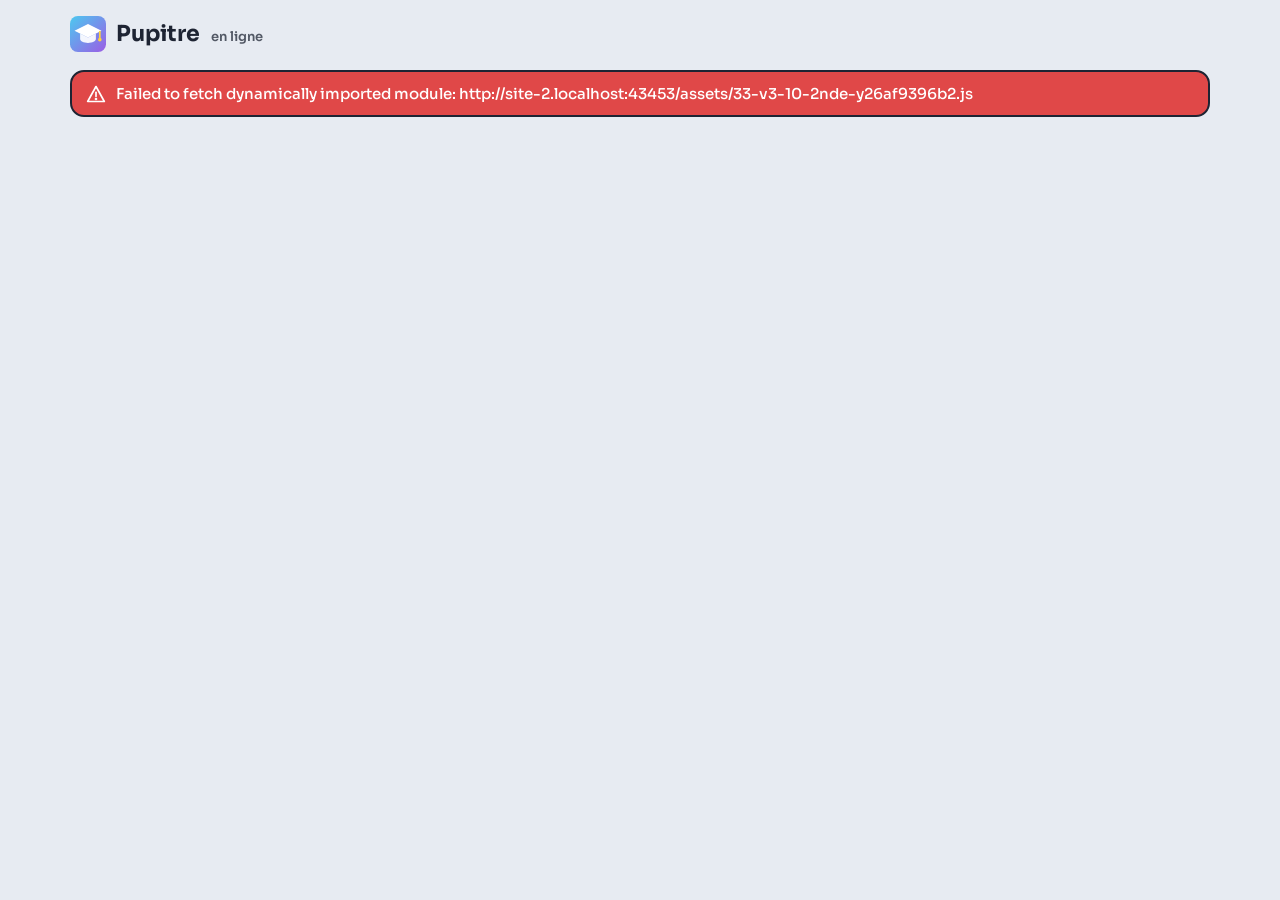
==== commit 5d4330a2: "CP-CE1 : une notion par son (29 sons, voyelles, consonnes, sons complexes) ; vocabulaire d’anglais e" ====
--- a/index.html
+++ b/index.html
@@ -13,8 +13,8 @@
     <link rel="apple-touch-icon" href="./apple-touch-icon.png" />
     <link rel="manifest" href="./manifest.webmanifest" />
     <title>Pupitre — révisions du CP à la Terminale</title>
-    <script type="module" crossorigin src="./assets/web-y172d067e47.js"></script>
-    <link rel="stylesheet" crossorigin href="./assets/web-y17cb59362b.css">
+    <script type="module" crossorigin src="./assets/web-y26a9bfc5ea.js"></script>
+    <link rel="stylesheet" crossorigin href="./assets/web-y26cb59362b.css">
   </head>
   <body>
     <div id="root"></div>
--- a/assets/web-y26cb59362b.css
+++ b/assets/web-y26cb59362b.css
@@ -0,0 +1,30 @@
+@font-face{font-family:Fredoka Variable;font-style:normal;font-display:swap;font-weight:300 700;src:url(./fredoka-hebrew-wght-normal-DdnsCkLr.woff2) format("woff2-variations");unicode-range:U+0307-0308,U+0590-05FF,U+200C-2010,U+20AA,U+25CC,U+FB1D-FB4F}@font-face{font-family:Fredoka Variable;font-style:normal;font-display:swap;font-weight:300 700;src:url(./fredoka-latin-ext-wght-normal-CYrqKuxd.woff2) format("woff2-variations");unicode-range:U+0100-02BA,U+02BD-02C5,U+02C7-02CC,U+02CE-02D7,U+02DD-02FF,U+0304,U+0308,U+0329,U+1D00-1DBF,U+1E00-1E9F,U+1EF2-1EFF,U+2020,U+20A0-20AB,U+20AD-20C0,U+2113,U+2C60-2C7F,U+A720-A7FF}@font-face{font-family:Fredoka Variable;font-style:normal;font-display:swap;font-weight:300 700;src:url(./fredoka-latin-wght-normal-DM6njrJ3.woff2) format("woff2-variations");unicode-range:U+0000-00FF,U+0131,U+0152-0153,U+02BB-02BC,U+02C6,U+02DA,U+02DC,U+0304,U+0308,U+0329,U+2000-206F,U+20AC,U+2122,U+2191,U+2193,U+2212,U+2215,U+FEFF,U+FFFD}:root{--night: #1a1240;--night-2: #221852;--plum: #2c206b;--plum-2: #372a80;--plum-3: #44349a;--ink: #0d0724;--cream: #fff8e7;--text: #fff8e7;--text-2: rgba(255, 248, 231, .74);--text-3: rgba(255, 248, 231, .5);--line: rgba(255, 248, 231, .12);--line-2: rgba(255, 248, 231, .22);--pink: #ff4d8d;--sun: #ffd23f;--mint: #2ee6a6;--sky: #4cc9f0;--tangerine: #ff8a3d;--grape: #9b5de5;--red: #ff5a5f;--blue: #4cc9f0;--green: #2ee6a6;--orange: #ff8a3d;--yellow: #ffd23f;--purple: #9b5de5;--teal: #4cc9f0;--radius: 16px;--radius-lg: 24px;--edge: 3px solid var(--ink);--lift: 0 6px 0 var(--ink);--lift-sm: 0 4px 0 var(--ink);--font: "Fredoka Variable", "Fredoka", ui-rounded, "SF Pro Rounded", system-ui, -apple-system, sans-serif;color-scheme:dark}*{box-sizing:border-box}html,body,#root{height:100%}body{margin:0;color:var(--text);font-family:var(--font);font-size:16px;font-weight:450;line-height:1.4;-webkit-font-smoothing:antialiased;-webkit-tap-highlight-color:transparent;background-color:var(--night);background-image:radial-gradient(rgba(255,248,231,.07) 1.6px,transparent 1.7px),radial-gradient(900px 600px at 0% 0%,rgba(255,77,141,.28),transparent 60%),radial-gradient(900px 600px at 100% 10%,rgba(76,201,240,.22),transparent 60%),radial-gradient(1000px 700px at 50% 120%,rgba(155,93,229,.35),transparent 60%);background-size:28px 28px,auto,auto,auto;background-attachment:fixed}button,input,select,textarea{font:inherit;color:inherit}a{color:var(--sky)}h1,h2,h3,h4{margin:0;letter-spacing:-.01em;font-weight:700;line-height:1.1}::selection{background:#ff4d8d80}:focus-visible{outline:3px solid var(--sun);outline-offset:3px}.card{background:var(--plum);border:var(--edge);border-radius:var(--radius-lg);box-shadow:var(--lift);padding:18px}.card.tight{padding:12px}.card.flat{box-shadow:none}.card-title{font-size:17px;font-weight:650;color:var(--sun);margin-bottom:12px;display:flex;align-items:center;gap:8px;justify-content:space-between}.muted{color:var(--text-2)}.faint{color:var(--text-3)}.small{font-size:14px}.tiny{font-size:12.5px}.mono{font-variant-numeric:tabular-nums}.row{display:flex;align-items:center;gap:10px}.row.wrap{flex-wrap:wrap}.col{display:flex;flex-direction:column;gap:10px}.grow{flex:1;min-width:0}.spacer{flex:1}.center{text-align:center}.hidden{display:none!important}.ellipsis{overflow:hidden;text-overflow:ellipsis;white-space:nowrap}.divider{height:2px;background:var(--line);margin:14px 0;border-radius:2px}.btn{display:inline-flex;align-items:center;justify-content:center;gap:8px;min-height:42px;padding:0 18px;border-radius:14px;border:var(--edge);background:var(--plum-3);box-shadow:var(--lift-sm);font-weight:650;font-size:15px;cursor:pointer;-webkit-user-select:none;user-select:none;transition:transform .07s,box-shadow .07s,background .15s,filter .15s;white-space:nowrap;color:var(--cream)}.btn:hover{filter:brightness(1.1)}.btn:active:not(:disabled){transform:translateY(3px);box-shadow:0 1px 0 var(--ink)}.btn:disabled{opacity:.45;cursor:not-allowed}.btn.primary{background:var(--pink);color:#fff}.btn.success{background:var(--mint);color:var(--ink)}.btn.sun{background:var(--sun);color:var(--ink)}.btn.sky{background:var(--sky);color:var(--ink)}.btn.danger{background:var(--red);color:#fff}.btn.warn{background:var(--tangerine);color:var(--ink)}.btn.ghost{background:transparent;border-color:transparent;box-shadow:none}.btn.ghost:hover{background:#fff8e714;filter:none}.btn.ghost:active{transform:none}.btn.sm{min-height:34px;padding:0 12px;font-size:14px;border-radius:11px}.btn.xs{min-height:28px;padding:0 9px;font-size:13px;border-radius:9px;gap:4px;border-width:2px;box-shadow:0 2px 0 var(--ink)}.btn.xs.ghost,.btn.sm.ghost{box-shadow:none}.btn.lg{min-height:54px;padding:0 26px;font-size:18px;border-radius:16px}.btn.xl{min-height:68px;padding:0 28px;font-size:22px;border-radius:20px;width:100%;box-shadow:var(--lift)}.btn.xl:active:not(:disabled){transform:translateY(5px);box-shadow:0 1px 0 var(--ink)}.btn.icon{padding:0;width:42px}.btn.icon.sm{width:34px}.btn svg{width:20px;height:20px;flex:none}.btn.sm svg,.btn.xs svg{width:16px;height:16px}.input,.select,textarea.input{width:100%;min-height:44px;padding:8px 14px;border-radius:12px;border:var(--edge);background:var(--night);outline:none;font-weight:500;transition:box-shadow .15s}.input::placeholder{color:var(--text-3)}.input:focus,.select:focus{box-shadow:0 0 0 4px #ffd23f73}.input.lg{min-height:60px;font-size:22px;border-radius:16px;padding:10px 18px}.input.code{text-transform:uppercase;letter-spacing:.3em;text-align:center;font-weight:700;font-size:30px}.input.num{width:76px;text-align:center}.label{font-size:14px;color:var(--text-2);font-weight:600;margin-bottom:6px;display:block}.field{display:flex;flex-direction:column}.chip{display:inline-flex;align-items:center;gap:6px;padding:7px 14px;border-radius:999px;background:var(--plum-2);border:2px solid var(--ink);font-size:14px;font-weight:550;cursor:pointer;-webkit-user-select:none;user-select:none;transition:background .15s,transform .07s}.chip:hover{background:var(--plum-3)}.chip:active{transform:scale(.96)}.chip.on{background:var(--sun);color:var(--ink)}.chip .count{font-size:12px;opacity:.6}.badge{display:inline-flex;align-items:center;gap:4px;padding:3px 10px;border-radius:999px;font-size:13px;font-weight:600;background:#fff8e71f;color:var(--text-2);white-space:nowrap}.badge.green{background:var(--mint);color:var(--ink)}.badge.red{background:var(--red);color:#fff}.badge.orange{background:var(--tangerine);color:var(--ink)}.badge.blue{background:var(--sky);color:var(--ink)}.badge.purple{background:var(--grape);color:#fff}.badge.sun{background:var(--sun);color:var(--ink)}.seg{display:inline-flex;background:var(--night);border:2px solid var(--ink);border-radius:14px;padding:4px;gap:3px;flex-wrap:wrap}.seg button{border:0;background:transparent;padding:7px 13px;border-radius:10px;font-weight:600;font-size:14px;color:var(--text-2);cursor:pointer}.seg button.on{background:var(--sky);color:var(--ink)}.switch{position:relative;width:50px;height:30px;flex:none}.switch input{opacity:0;width:0;height:0}.switch span{position:absolute;top:0;right:0;bottom:0;left:0;background:var(--night);border:2px solid var(--ink);border-radius:999px;transition:background .2s;cursor:pointer}.switch span:after{content:"";position:absolute;left:3px;top:2px;width:22px;height:22px;border-radius:50%;background:var(--cream);border:2px solid var(--ink);transition:transform .2s}.switch input:checked+span{background:var(--mint)}.switch input:checked+span:after{transform:translate(19px)}.switch input:focus-visible+span{outline:3px solid var(--sun);outline-offset:2px}.alert{border-radius:14px;padding:11px 14px;font-size:15px;border:2px solid var(--ink);display:flex;gap:10px;align-items:flex-start;font-weight:500}.alert.warn{background:var(--tangerine);color:var(--ink)}.alert.error{background:var(--red);color:#fff}.alert.info{background:var(--sky);color:var(--ink)}.alert.ok{background:var(--mint);color:var(--ink)}.alert svg{width:20px;height:20px;flex:none;margin-top:1px}.toast-wrap{position:fixed;left:50%;bottom:24px;transform:translate(-50%);z-index:100;display:flex;flex-direction:column;gap:8px;align-items:center;pointer-events:none}.toast{background:var(--cream);color:var(--ink);border:var(--edge);box-shadow:var(--lift-sm);padding:10px 18px;border-radius:14px;font-weight:600;font-size:15px;animation:pop-in .25s cubic-bezier(.2,1.4,.4,1);max-width:90vw}.toast.error{background:var(--red);color:#fff}.modal-backdrop{position:fixed;top:0;right:0;bottom:0;left:0;background:#0d0724b3;backdrop-filter:blur(6px);-webkit-backdrop-filter:blur(6px);display:flex;align-items:center;justify-content:center;z-index:50;padding:16px}.modal{background:var(--plum);border:var(--edge);border-radius:var(--radius-lg);box-shadow:0 10px 0 var(--ink);padding:22px;width:min(560px,100%);max-height:90vh;overflow:auto;animation:pop-in .25s cubic-bezier(.2,1.4,.4,1)}.modal h3{margin-bottom:14px;font-size:24px}.timer-bar{height:14px;border-radius:999px;background:var(--night);border:2px solid var(--ink);overflow:hidden}.timer-bar>div{height:100%;background:var(--mint);border-radius:999px;transition:width .25s linear,background .3s}.timer-bar.low>div{background:var(--red)}.timer-num{font-variant-numeric:tabular-nums;font-weight:700}.ring{position:relative;display:inline-grid;place-items:center;flex:none}.ring svg{transform:rotate(-90deg);display:block}.ring .num{position:absolute;font-weight:700;font-variant-numeric:tabular-nums}.ring.low .num{color:var(--red);animation:throb 1s ease-in-out infinite}.table{width:100%;border-collapse:collapse;font-size:15px}.table th{text-align:left;font-size:13px;color:var(--text-3);font-weight:600;padding:6px 8px;border-bottom:2px solid var(--line)}.table td{padding:8px;border-bottom:1px solid var(--line);vertical-align:middle}.table tr:last-child td{border-bottom:0}.dot{width:10px;height:10px;border-radius:50%;display:inline-block;flex:none}.dot.on{background:var(--mint);box-shadow:0 0 0 3px #2ee6a640}.dot.off{background:var(--text-3)}.avatar{display:inline-grid;place-items:center;flex:none;border-radius:50%;background:var(--cream);border:2.5px solid var(--ink);line-height:1;box-shadow:0 3px 0 var(--ink)}.avatar.off{filter:grayscale(1);opacity:.55}.avatar-grid{display:grid;grid-template-columns:repeat(6,1fr);gap:8px}.avatar-grid button{aspect-ratio:1;border-radius:16px;border:2.5px solid var(--ink);background:var(--plum-2);font-size:28px;cursor:pointer;display:grid;place-items:center;transition:transform .1s,background .15s}.avatar-grid button:active{transform:scale(.9)}.avatar-grid button.on{background:var(--sun);transform:scale(1.08);box-shadow:0 4px 0 var(--ink)}.avatar-grid button.taken{opacity:.35}.crowd{display:flex;flex-wrap:wrap;gap:10px;justify-content:center}.crowd .who{display:flex;flex-direction:column;align-items:center;gap:4px;width:74px;font-size:13px;font-weight:600;animation:pop-in .35s cubic-bezier(.2,1.4,.4,1) both}.crowd .who span:last-child{max-width:74px;overflow:hidden;text-overflow:ellipsis;white-space:nowrap}.bob{animation:bob 2.4s ease-in-out infinite}.choices{display:grid;grid-template-columns:1fr 1fr;gap:14px}.choice{position:relative;display:flex;align-items:center;gap:14px;text-align:left;min-height:78px;padding:14px 18px;border-radius:20px;border:var(--edge);box-shadow:var(--lift);cursor:pointer;font-weight:650;font-size:19px;color:var(--ink);transition:transform .07s,box-shadow .07s,opacity .25s,filter .25s}.choice .shape{width:34px;height:34px;flex:none;display:grid;place-items:center}.choice .shape svg{width:30px;height:30px;fill:var(--ink)}.choice:active:not(:disabled){transform:translateY(5px);box-shadow:0 1px 0 var(--ink)}.choice.c0{background:var(--sky)}.choice.c1{background:var(--tangerine)}.choice.c2{background:var(--mint)}.choice.c3{background:var(--pink)}.choice.c4{background:var(--grape);color:#fff}.choice.c4 .shape svg{fill:#fff}.choice.c5{background:var(--sun)}.choice.dim{opacity:.28;filter:saturate(.3);box-shadow:0 2px 0 var(--ink);transform:translateY(4px)}.choice.correct{animation:wiggle .6s ease-in-out;outline:5px solid var(--cream);outline-offset:3px}.choice .count{margin-left:auto;font-size:17px;background:var(--ink);color:var(--cream);padding:2px 12px;border-radius:999px}.choice:disabled{cursor:default}@keyframes pop-in{0%{opacity:0;transform:scale(.6)}to{opacity:1;transform:none}}@keyframes bob{0%,to{transform:translateY(0) rotate(-4deg)}50%{transform:translateY(-8px) rotate(4deg)}}@keyframes wiggle{0%,to{transform:rotate(0)}20%{transform:rotate(-3deg) scale(1.04)}40%{transform:rotate(3deg) scale(1.04)}60%{transform:rotate(-2deg)}80%{transform:rotate(1deg)}}@keyframes shake{0%,to{transform:translate(0)}20%,60%{transform:translate(-10px)}40%,80%{transform:translate(10px)}}@keyframes throb{0%,to{transform:scale(1)}50%{transform:scale(1.15)}}@keyframes count-pop{0%{opacity:0;transform:scale(2.4) rotate(-12deg)}25%{opacity:1;transform:scale(1) rotate(3deg)}80%{opacity:1;transform:scale(.95)}to{opacity:0;transform:scale(.6)}}@keyframes rise{0%{opacity:0;transform:translateY(24px)}to{opacity:1;transform:none}}@keyframes eq{0%,to{height:30%}50%{height:100%}}.shake{animation:shake .5s ease-in-out}.rise{animation:rise .4s cubic-bezier(.2,1.2,.4,1) both}.ready{position:fixed;top:0;right:0;bottom:0;left:0;z-index:45;display:grid;place-items:center;text-align:center;background:radial-gradient(circle at center,#ff4d8d73,#1a1240f0 60%)}.ready.inline{position:relative;inset:auto;background:none;z-index:auto;min-height:50vh}.ready .n{font-size:min(48vw,320px);font-weight:700;line-height:1;color:var(--sun);-webkit-text-stroke:8px var(--ink);paint-order:stroke fill;text-shadow:0 14px 0 var(--ink);animation:count-pop 1s ease-out both}.ready .lbl{font-size:26px;font-weight:650;margin-top:8px}.autobar{display:flex;align-items:center;gap:10px;font-weight:600;font-size:15px}.autobar .track{flex:1;height:10px;border-radius:999px;background:var(--night);border:2px solid var(--ink);overflow:hidden}.autobar .track>div{height:100%;background:var(--sun)}.host-shell{min-height:100%;display:flex;flex-direction:column}.topbar{position:sticky;top:0;z-index:20;display:flex;align-items:center;gap:14px;padding:10px 20px;background:#1a1240db;backdrop-filter:blur(14px);-webkit-backdrop-filter:blur(14px);border-bottom:var(--edge)}.brand{display:flex;align-items:center;gap:10px;font-weight:700;font-size:22px}.brand img{width:36px;height:36px}.brand small{font-weight:500;color:var(--text-3);font-size:14px}.host-main{flex:1;padding:22px;max-width:1500px;width:100%;margin:0 auto}.grid-2{display:grid;grid-template-columns:minmax(0,1fr) 390px;gap:22px;align-items:start}.grid-cards{display:grid;grid-template-columns:repeat(auto-fill,minmax(230px,1fr));gap:14px}.mode-card{text-align:left;border:var(--edge);background:var(--plum-2);border-radius:20px;padding:14px;cursor:pointer;display:flex;gap:12px;box-shadow:var(--lift-sm);transition:transform .08s,background .15s}.mode-card:hover{background:var(--plum-3)}.mode-card:active{transform:translateY(3px);box-shadow:0 1px 0 var(--ink)}.mode-card.on{background:var(--cream);color:var(--ink)}.mode-card.on p{color:#0d0724b3}.mode-card .ic{width:46px;height:46px;border-radius:14px;display:grid;place-items:center;flex:none;border:2.5px solid var(--ink)}.mode-card .ic svg{width:24px;height:24px;color:var(--ink)}.mode-card h4{font-size:18px;margin-bottom:3px}.mode-card p{margin:0;font-size:14px;color:var(--text-2)}.qr-box{background:#fff;padding:12px;border-radius:20px;display:inline-block;border:var(--edge);box-shadow:var(--lift);flex:none}.qr-box img{display:block;width:240px;height:240px;image-rendering:pixelated}.qr-box.sm img{width:170px;height:170px}.qr-label{text-align:center;font-weight:650;margin-top:10px;font-size:16px}.step-num{display:inline-grid;place-items:center;width:30px;height:30px;border-radius:50%;background:var(--sun);color:var(--ink);border:2px solid var(--ink);font-weight:700;margin-right:6px}.big-code{font-size:72px;font-weight:700;letter-spacing:.12em;line-height:1;color:var(--sun);-webkit-text-stroke:3px var(--ink);paint-order:stroke fill;text-shadow:0 6px 0 var(--ink)}.url-pill{background:var(--night);border:2px solid var(--ink);padding:8px 14px;border-radius:12px;font-size:17px;font-weight:600;word-break:break-all}.player-tile{display:flex;align-items:center;gap:10px;padding:8px 10px;background:var(--plum-2);border-radius:14px;border:2px solid var(--ink)}.question-hero{font-size:clamp(26px,2.8vw,40px);font-weight:650;line-height:1.2}.answer-row{display:grid;grid-template-columns:30px minmax(110px,1fr) minmax(120px,2fr) auto;gap:10px;align-items:center;padding:8px 10px;border-radius:14px;background:var(--plum-2);border:2px solid var(--ink)}.answer-row.review{background:#ff8a3d40}.answer-field{display:flex;align-items:center;gap:6px;flex-wrap:wrap}.controls-bar{display:flex;gap:12px;flex-wrap:wrap;align-items:center}.lb-row{display:grid;grid-template-columns:30px auto 1fr auto;align-items:center;gap:10px;padding:7px 10px;border-radius:14px}.lb-row:nth-child(odd){background:#fff8e70d}.lb-rank{font-weight:700;color:var(--text-3);text-align:center;font-variant-numeric:tabular-nums;font-size:17px}.lb-row.r1 .lb-rank{color:var(--sun)}.lb-row.r2 .lb-rank{color:#d9d4ff}.lb-row.r3 .lb-rank{color:var(--tangerine)}.lb-score{font-weight:700;font-variant-numeric:tabular-nums;font-size:19px}.lb-row.me{background:#ffd23f2e;outline:2px solid var(--sun)}.streak{font-size:13px;font-weight:700;color:var(--tangerine);white-space:nowrap}.audio-panel{background:var(--grape);border:var(--edge);border-radius:20px;padding:16px;box-shadow:var(--lift-sm)}.audio-progress{height:10px;border-radius:999px;background:#0d072466;overflow:hidden}.audio-progress>div{height:100%;background:var(--cream);transition:width .2s linear}.eq{display:inline-flex;gap:3px;align-items:flex-end;height:20px}.eq i{width:5px;background:currentColor;border-radius:3px;animation:eq .9s ease-in-out infinite}.eq i:nth-child(2){animation-delay:.2s}.eq i:nth-child(3){animation-delay:.4s}.eq i:nth-child(4){animation-delay:.1s}.eq.paused i{animation-play-state:paused}.reveal-box{background:var(--mint);color:var(--ink);border:var(--edge);border-radius:20px;padding:14px 18px;box-shadow:var(--lift-sm)}.reveal-box .ans{font-size:28px;font-weight:700}.reveal-box .muted,.reveal-box .faint{color:#0d0724b3}.secret{filter:blur(10px);transition:filter .2s;cursor:pointer;-webkit-user-select:none;user-select:none}.podium{display:flex;justify-content:center;align-items:flex-end;gap:14px;margin:14px 0 20px}.podium .step{width:150px;text-align:center}.podium .block{border-radius:16px 16px 0 0;border:var(--edge);border-bottom:0;display:flex;align-items:flex-start;justify-content:center;padding-top:10px;font-size:38px;font-weight:700;color:var(--ink)}.podium .p1 .block{height:160px;background:var(--sun)}.podium .p2 .block{height:116px;background:var(--sky)}.podium .p3 .block{height:84px;background:var(--tangerine)}.podium .name{font-weight:700;font-size:18px;margin:6px 0 2px}.podium .pts{color:var(--text-2);font-size:15px;margin-bottom:8px}.podium .step .avatar{animation:bob 2.4s ease-in-out infinite}.tabs{display:flex;gap:6px}.tabs button{background:transparent;border:2px solid transparent;padding:7px 14px;border-radius:12px;font-weight:600;color:var(--text-2);cursor:pointer;font-size:15px}.tabs button.on{background:var(--cream);color:var(--ink);border-color:var(--ink)}.dropzone{border:3px dashed var(--line-2);border-radius:18px;padding:20px;text-align:center;color:var(--text-2);cursor:pointer;transition:border-color .15s,background .15s}.dropzone.over{border-color:var(--sun);background:#ffd23f1a}.players-inline>.card{border:0;padding:0;background:none;box-shadow:none}@media(max-width:1100px){.grid-2{grid-template-columns:minmax(0,1fr)}}.player-shell{min-height:100%;display:flex;flex-direction:column;padding:max(14px,env(safe-area-inset-top)) 16px max(16px,env(safe-area-inset-bottom));max-width:560px;margin:0 auto}.player-head{display:flex;align-items:center;gap:10px;margin-bottom:14px}.player-body{flex:1;display:flex;flex-direction:column;gap:16px}.player-body .choices{grid-template-columns:1fr;gap:12px}.player-body .choice{min-height:74px;font-size:21px}.big-state{flex:1;display:flex;flex-direction:column;align-items:center;justify-content:center;text-align:center;gap:14px;padding:20px 0}.big-state h2{font-size:30px}.logo-title{font-size:52px;font-weight:700;color:var(--sun);-webkit-text-stroke:3px var(--ink);paint-order:stroke fill;text-shadow:0 6px 0 var(--ink);transform:rotate(-3deg);display:inline-block}.result-card{border-radius:26px;padding:22px;text-align:center;border:var(--edge);box-shadow:var(--lift)}.result-card.ok{background:var(--mint);color:var(--ink)}.result-card.ko,.result-card.mid{background:var(--tangerine);color:var(--ink)}.result-card.none{background:var(--plum)}.result-card .pts{font-size:64px;font-weight:700;line-height:1;animation:pop-in .4s cubic-bezier(.2,1.6,.4,1) both .15s}.result-card .verdict{font-size:26px;font-weight:700}.locked{background:var(--plum);border:var(--edge);border-radius:24px;box-shadow:var(--lift);padding:22px;text-align:center}.conn-banner{position:fixed;top:0;left:0;right:0;z-index:60;background:var(--tangerine);color:var(--ink);font-weight:700;text-align:center;padding:calc(env(safe-area-inset-top) + 6px) 12px 6px;font-size:15px;border-bottom:var(--edge)}.pause-overlay{position:fixed;top:0;right:0;bottom:0;left:0;background:#1a1240eb;backdrop-filter:blur(8px);-webkit-backdrop-filter:blur(8px);z-index:40;display:flex;align-items:center;justify-content:center;flex-direction:column;gap:12px;text-align:center}.score-pill{background:var(--sun);color:var(--ink);border:2px solid var(--ink);border-radius:999px;padding:4px 12px;font-weight:700;font-variant-numeric:tabular-nums;box-shadow:0 3px 0 var(--ink)}.screen-shell{min-height:100%;padding:4vh 5vw;display:flex;flex-direction:column;gap:3vh}.screen-shell .question-hero{font-size:clamp(34px,4.6vw,80px)}.screen-shell .choice{font-size:clamp(22px,2.4vw,42px);min-height:13vh}.screen-shell .choice .shape,.screen-shell .choice .shape svg{width:52px;height:52px}.screen-shell .qr-box img{width:min(36vh,380px);height:min(36vh,380px)}.screen-big{font-size:clamp(44px,6.5vw,120px);font-weight:700;line-height:1.02;color:var(--sun);-webkit-text-stroke:4px var(--ink);paint-order:stroke fill;text-shadow:0 8px 0 var(--ink)}#confetti{position:fixed;top:0;right:0;bottom:0;left:0;pointer-events:none;z-index:90}@media(prefers-reduced-motion:reduce){*,*:before,*:after{animation:none!important;transition:none!important}}.avatar-tabs{display:flex;gap:8px;overflow-x:auto;padding:2px 2px 6px;scrollbar-width:none;-webkit-overflow-scrolling:touch}.avatar-tabs::-webkit-scrollbar{display:none}.avatar-tabs .chip{flex:none}.avatar-grid.scroll{max-height:300px;overflow-y:auto;padding:4px;margin:-4px;overscroll-behavior:contain}.podium .step,.podium .who-top{display:flex;flex-direction:column;align-items:center}.podium .step.empty .block{opacity:.25}.podium .block{width:100%}.podium.big{gap:2.5vw;margin:2vh 0 0;width:100%}.podium.big .step{width:min(22vw,360px);animation:rise .7s cubic-bezier(.2,1.3,.4,1) both}.podium.big .name{font-size:clamp(26px,2.6vw,48px);margin-top:1.2vh;max-width:100%}.podium.big .pts{font-size:clamp(20px,1.8vw,32px);font-weight:650;color:var(--cream);margin-bottom:1.5vh}.podium.big .block{font-size:clamp(60px,7vw,130px);border-width:5px;border-radius:28px 28px 0 0;padding-top:1.5vh;box-shadow:inset 0 -14px #0d072426}.podium.big .p1 .block{height:30vh}.podium.big .p2 .block{height:21vh}.podium.big .p3 .block{height:14vh}.podium.big.crowded .p1 .block{height:20vh}.podium.big.crowded .p2 .block{height:14vh}.podium.big.crowded .p3 .block{height:9vh}.podium.big.crowded .block{font-size:clamp(44px,5vw,90px)}.podium-floor{width:min(80vw,1300px);height:10px;background:var(--ink);border-radius:6px}.awards{display:grid;grid-template-columns:repeat(auto-fit,minmax(240px,1fr));gap:2vw;width:min(92vw,1500px)}.award{background:var(--plum);border:var(--edge);border-radius:24px;box-shadow:var(--lift);padding:18px 22px;display:flex;align-items:center;gap:16px;animation:rise .6s cubic-bezier(.2,1.3,.4,1) both}.award .ico{font-size:clamp(36px,3vw,56px);line-height:1}.award .lbl{color:var(--sun);font-weight:650;font-size:clamp(16px,1.3vw,22px)}.award .val{font-weight:700;font-size:clamp(22px,1.9vw,34px);line-height:1.15}.award .sub{color:var(--text-2);font-size:clamp(15px,1.1vw,19px)}.rest-grid{display:grid;grid-template-columns:repeat(auto-fill,minmax(280px,1fr));gap:12px;width:min(92vw,1500px)}.rest-grid .lb-row{background:var(--plum);border:2px solid var(--ink);font-size:clamp(18px,1.4vw,24px)}.chip.sm{font-size:14px;padding:4px 10px}.grade-chip{min-width:64px;justify-content:center;font-weight:700}.seg.wrap-seg{flex-wrap:wrap;height:auto}.source-grid{display:grid;grid-template-columns:repeat(auto-fill,minmax(190px,1fr));gap:10px}.source-card{display:flex;flex-direction:column;gap:4px;text-align:left;cursor:pointer;background:var(--plum);color:var(--text);border:var(--edge);border-radius:var(--radius);padding:12px 14px;box-shadow:var(--lift-sm);font:inherit;transition:transform .08s}.source-card span{font-size:14px;color:var(--text-2)}.source-card.on{background:var(--sun);color:var(--ink)}.source-card.on span{color:#0d0724bf}.source-card:active{transform:translateY(2px);box-shadow:0 2px 0 var(--ink)}.grade-badge{display:inline-flex;align-items:center;justify-content:center;min-width:38px;padding:2px 8px;border-radius:999px;font-weight:800;font-size:13px;background:var(--cream);color:var(--ink);border:2px solid var(--ink)}.slot-grid{display:grid;grid-template-columns:repeat(auto-fit,minmax(260px,1fr));gap:12px}.slot{background:var(--plum);border:var(--edge);border-radius:var(--radius);padding:14px;box-shadow:var(--lift-sm);display:flex;flex-direction:column;gap:8px}.slot .prompt{font-size:19px;font-weight:650;line-height:1.25}.slot .ans{font-size:20px;font-weight:800;color:var(--mint)}.screen-shell .slot .prompt{font-size:clamp(20px,1.8vw,32px)}.screen-shell .slot .ans{font-size:clamp(22px,2vw,36px)}.method-box{margin-top:8px;padding:10px 12px;border-radius:12px;background:#ffd23f1f;border:2px dashed rgba(255,210,63,.55);font-size:15px}.method-box b{color:var(--sun)}.recap-list{display:flex;flex-direction:column;gap:10px}.recap-item{background:var(--plum);border:var(--edge);border-radius:var(--radius);padding:12px 14px;display:flex;flex-direction:column;gap:6px}.recap-item.ok{border-color:var(--mint)}.recap-item.ko{border-color:var(--tangerine)}.recap-item .q{font-weight:650}.recap-item .a{color:var(--mint);font-weight:700}.mastery{display:inline-flex;align-items:center;gap:4px;padding:2px 8px;border-radius:999px;font-size:12px;font-weight:700;border:2px solid var(--ink)}.mastery.acquis{background:var(--mint);color:var(--ink)}.mastery.en-cours{background:var(--sun);color:var(--ink)}.mastery.a-revoir{background:var(--tangerine);color:var(--ink)}.mastery.nouveau{background:var(--plum-3);color:var(--cream)}.bars{display:flex;align-items:flex-end;gap:4px;height:90px;padding:6px 0}.bars>div{flex:1;min-width:6px;max-width:26px;border-radius:6px 6px 2px 2px;background:var(--sky);border:2px solid var(--ink);position:relative}.bars>div.low{background:var(--tangerine)}.bars>div.high{background:var(--mint)}.meter{height:10px;border-radius:99px;background:var(--night);border:2px solid var(--ink);overflow:hidden}.meter>div{height:100%;background:var(--mint)}.profile-row{display:grid;grid-template-columns:1fr auto auto auto;gap:12px;align-items:center;padding:10px 12px;border-radius:14px;cursor:pointer;border:2px solid transparent}.profile-row:hover{background:var(--plum-2)}.profile-row.on{background:var(--plum-2);border-color:var(--sun)}.num-answer{display:flex;align-items:center;gap:10px}.num-answer .input{flex:1;text-align:center;font-size:26px;font-weight:700}.num-answer .unit{font-size:22px;font-weight:700;color:var(--text-2)}.coop-meter{display:flex;flex-direction:column;gap:6px;align-items:center}.coop-meter .meter{width:100%;height:18px}.qedit-grid{display:grid;grid-template-columns:1fr 1fr;gap:12px}@media(max-width:800px){.qedit-grid{grid-template-columns:1fr}}.choices.tf .choice{min-height:120px;font-size:30px;justify-content:center}.chart svg,.fr-map svg{width:100%;height:auto;display:block}.chart{background:var(--night-2);border:2px solid var(--ink);border-radius:14px;padding:6px}.chart.big{max-width:900px}.ch-title{fill:var(--cream);font-weight:700;font-size:20px}.ch-axis,.ch-label{fill:var(--text-2);font-size:15px}.ch-val{fill:var(--cream);font-size:15px;font-weight:700}.ch-grid{stroke:var(--line);stroke-width:1}.ch-bar{fill:var(--sky);stroke:var(--ink);stroke-width:2}.ch-line{fill:none;stroke:var(--sun);stroke-width:4;stroke-linejoin:round}.ch-dot{fill:var(--sun);stroke:var(--ink);stroke-width:2}.fr-map{max-width:520px;width:100%;align-self:center}.fr-map.big{max-width:640px}.map-land{fill:var(--plum-3);stroke:var(--cream);stroke-width:4;stroke-linejoin:round}.map-pt .dot{fill:var(--sun);stroke:var(--ink);stroke-width:4;transition:r .15s}.map-pt .letter{fill:var(--ink);font-weight:800;font-size:30px;pointer-events:none}.map-pt .name{fill:var(--cream);font-weight:700;font-size:38px;paint-order:stroke;stroke:var(--ink);stroke-width:6px;pointer-events:none}.map-pt.picked .dot{fill:var(--sky)}.map-pt.good .dot{fill:var(--mint)}.map-pt.bad .dot{fill:var(--tangerine)}.map-pt.dim{opacity:.45}.match-row{display:grid;grid-template-columns:minmax(0,1fr) minmax(0,1.2fr);gap:10px;align-items:center}.match-left{font-weight:650;background:var(--plum);border:2px solid var(--ink);border-radius:12px;padding:10px 12px}.match-preview{display:grid;grid-template-columns:1fr 1fr;gap:12px}.order-row{display:flex;align-items:center;gap:10px;background:var(--plum);border:2px solid var(--ink);border-radius:14px;padding:8px 10px;font-weight:600}.order-num{width:30px;height:30px;flex:none;border-radius:50%;display:grid;place-items:center;background:var(--sun);color:var(--ink);font-weight:800}.fix-words{display:flex;flex-wrap:wrap;gap:8px}.fix-word{font:inherit;font-size:20px;padding:6px 10px;border-radius:10px;border:2px solid var(--ink);background:var(--plum);color:var(--cream);cursor:pointer}.fix-word.on{background:var(--tangerine);color:var(--ink);text-decoration:line-through}span.fix-word{cursor:default}.fix-word.bad{background:var(--tangerine);color:var(--ink)}.step-row{display:flex;flex-direction:column;gap:6px}.step-q{font-size:17px}.steps-preview{margin:0;padding-left:22px;display:flex;flex-direction:column;gap:4px}.kbd{margin-left:auto;font:inherit;font-size:13px;font-weight:800;padding:2px 8px;border-radius:6px;background:#0d072459}.solo-shell{max-width:1180px;margin:0 auto;padding:16px 20px 40px;display:flex;flex-direction:column;gap:18px;min-height:100%}.solo-top{display:flex;align-items:center;gap:12px;flex-wrap:wrap}.brand small{font-size:13px;font-weight:600;color:var(--text-2);margin-left:6px}.profile-grid{display:grid;grid-template-columns:repeat(auto-fill,minmax(170px,1fr));gap:14px}.profile-card{position:relative;display:flex;flex-direction:column;align-items:center;gap:8px;background:var(--plum);border:var(--edge);border-radius:var(--radius-lg);box-shadow:var(--lift-sm);padding:18px 12px;color:var(--text);font:inherit}.profile-card>.btn{position:absolute;top:6px;right:6px}.profile-card.add{cursor:pointer;justify-content:center;border-style:dashed;color:var(--text-2);min-height:170px}.profile-pick{all:unset;cursor:pointer;display:flex;flex-direction:column;align-items:center;gap:8px;font-size:20px}.solo-play{display:flex;flex-direction:column;gap:14px;max-width:860px;width:100%;margin:0 auto}.solo-question .question-hero{font-size:clamp(24px,3vw,34px)}.progress-bar{height:10px;border-radius:99px;background:var(--night);border:2px solid var(--ink);overflow:hidden}.progress-bar>div{height:100%;background:var(--mint);transition:width .3s}.solo-setup{align-items:start}@media(max-width:700px){.solo-shell{padding:10px 12px 30px}.solo-top .tabs{order:3;width:100%;overflow-x:auto}}.screen-shell .fr-map.big{max-width:min(640px,52vh)}.screen-shell .chart.big{max-width:min(900px,90vh)}.reveal-box .ans.long{font-size:20px;line-height:1.35}.avatar-grid.scroll.wide{grid-template-columns:repeat(auto-fill,minmax(64px,1fr));max-height:340px;gap:10px}.avatar-grid.scroll.wide button{font-size:34px}.solo-top .tabs{flex-wrap:wrap}.solo-top .tabs button{display:inline-flex;align-items:center;gap:6px}.solo-top .who{gap:8px}.dash{display:flex;flex-direction:column;gap:18px}.dash-hello{display:flex;gap:18px;align-items:center}.dash-title{font-size:clamp(28px,4vw,40px)}.dash-grid{display:grid;grid-template-columns:repeat(auto-fit,minmax(min(100%,300px),1fr));gap:18px;align-items:start}.goal{display:flex;flex-direction:column;gap:6px;max-width:560px}.goal-meter{height:18px}.goal-meter>div{background:repeating-linear-gradient(45deg,var(--sun) 0 12px,color-mix(in srgb,var(--sun) 80%,#000) 12px 24px)}.week{display:grid;grid-template-columns:repeat(7,minmax(0,46px));gap:6px}.wday{display:flex;flex-direction:column;align-items:center;gap:4px;font-size:12px;color:var(--text-3)}.wday i{width:100%;aspect-ratio:1;max-width:40px;border-radius:10px;display:grid;place-items:center;background:var(--night-2);border:2px solid var(--line-2);color:#fff;font-style:normal}.wday.done i{background:var(--mint);border-color:transparent}.wday.today span{color:var(--text);font-weight:700}.wday.today i{border:2px dashed var(--title)}.wday.future i{opacity:.45}.streak-line{color:var(--text-2)}.meter.thin{height:6px;border-width:0;background:var(--line)}.meter.thin>div{border-radius:99px}.xp-meter{height:14px}.xp-meter>div{background:linear-gradient(90deg,var(--sky),var(--grape))}.badge-row{display:flex;align-items:center;gap:10px}.badge-ico{width:34px;height:34px;flex:none;border-radius:50%;display:grid;place-items:center;background:color-mix(in srgb,var(--accent) 22%,transparent);color:var(--text);border:2px solid var(--accent)}.bons-points{display:grid;grid-template-columns:repeat(5,minmax(0,1fr));gap:6px}.bon-point{aspect-ratio:1.6;border-radius:6px;border:2px dashed var(--line-2);display:grid;place-items:center;font-size:9px;font-weight:800;letter-spacing:.06em;text-align:center}.bon-point.on{border:2px solid #b5452f;background:linear-gradient(135deg,#ffe08a,#ffc93c);color:#8a2b1a;transform:rotate(-2deg)}.bon-point.on:nth-child(2n){transform:rotate(2deg)}.upcoming{display:grid;grid-template-columns:repeat(7,minmax(0,1fr));gap:6px;align-items:end;height:84px}.up-bar{width:100%;border-radius:4px;background:var(--plum-3)}.up-bar[data-today="1"]{background:var(--sun)}.mascot{flex:none}.gommettes{display:flex;flex-wrap:wrap;gap:6px}.gommette{width:26px;height:26px;border-radius:50%;background:var(--plum-3);display:grid;place-items:center}.gommette.now{background:transparent;border:2.5px dashed var(--title)}.gommette.ok{background:var(--mint)}.gommette.ok:after{content:"★";color:#fff;font-size:15px;line-height:1}.gommette:nth-child(3n+2).ok{background:var(--sky)}.gommette:nth-child(3n).ok{background:#e86a5b}.gommette.ko{background:var(--line-2)}.gommette.done{background:var(--sky)}.play-bar{display:flex;align-items:center;gap:10px;flex-wrap:wrap}.play-count{font-size:16px}.exam-title{font-weight:700}.exam-clock{font-size:17px;font-variant-numeric:tabular-nums;gap:6px}.rate-row{display:grid;grid-template-columns:repeat(3,minmax(0,1fr));gap:10px}.rate-row .btn{white-space:normal;text-align:center;line-height:1.15;padding:8px 10px}.rate-row .kbd{margin-left:4px}.dictation-bar .btn{min-height:52px}.exam-note{font-size:clamp(64px,12vw,110px)!important}.exam-note small{font-size:.4em}.lesson{background:var(--plum-2);border:2px solid var(--line-2);border-radius:var(--radius);padding:14px 16px;display:flex;flex-direction:column;gap:8px}.lesson.compact{font-size:15px}.lesson-head{display:flex;align-items:center;justify-content:space-between;gap:8px}.lesson h3{font-size:19px;font-family:var(--head-font, inherit);color:var(--title, var(--sun))}.lesson ul{margin:0;padding-left:20px;display:flex;flex-direction:column;gap:5px;line-height:1.45}.lesson-ex{margin:2px 0 0;color:var(--text-2)}.lesson-method{border-left:4px solid var(--sun);padding:4px 0 4px 10px}.lesson-sub{font-size:13px;font-weight:700;color:var(--text-3);text-transform:uppercase;letter-spacing:.06em}.lesson-facts{color:var(--text-2)}.lessons{display:flex;flex-direction:column;gap:16px}.lessons-grid{display:grid;grid-template-columns:minmax(240px,340px) minmax(0,1fr);gap:16px;align-items:start}.lessons-list{display:flex;flex-direction:column;gap:4px;padding:8px;max-height:70vh;overflow-y:auto}.lesson-item{all:unset;box-sizing:border-box;display:flex;align-items:center;gap:8px;padding:9px 10px;border-radius:10px;cursor:pointer}.lesson-item:hover{background:var(--plum-2)}.lesson-item.on{background:var(--plum-3)}.lesson-item:focus-visible{outline:3px solid var(--sun)}.sm-select{width:auto;min-height:34px;padding:4px 10px;font-size:14px}.parent-report{display:flex;flex-direction:column;gap:16px}.pr-head{display:flex;align-items:baseline;justify-content:space-between;flex-wrap:wrap;gap:8px}.pr-head h2{font-size:28px;font-family:var(--head-font, inherit)}.kpis{display:grid;grid-template-columns:repeat(auto-fit,minmax(min(100%,170px),1fr));gap:12px}.kpi{background:var(--plum);border:var(--edge);border-radius:var(--radius);padding:12px 14px;display:flex;flex-direction:column;gap:2px}.kpi span{font-size:13px;color:var(--text-3);font-weight:600}.kpi b{font-size:26px;font-variant-numeric:tabular-nums}.kpi small{color:var(--text-2);font-size:12.5px}.pr-grid{display:grid;grid-template-columns:repeat(auto-fit,minmax(min(100%,340px),1fr));gap:16px;align-items:start}.heat{display:grid;grid-template-rows:repeat(7,14px);grid-auto-flow:column;grid-auto-columns:14px;gap:4px}.heat i{border-radius:3px;background:var(--line)}.heat i.l1{background:color-mix(in srgb,var(--mint) 45%,transparent)}.heat i.l2{background:color-mix(in srgb,var(--mint) 75%,transparent)}.heat i.l3{background:var(--mint)}.heat i.future{background:transparent;border:1px dashed var(--line)}.mbar{display:inline-block;height:8px;border-radius:4px;background:var(--sky);vertical-align:middle;margin-right:4px}.table{min-width:0}.card:has(>.table){overflow-x:auto}@media(max-width:860px){.lessons-grid{grid-template-columns:1fr}.lessons-list{max-height:260px}}@media(max-width:700px){.solo-top{gap:8px}.solo-top .tabs{order:3;width:100%;flex-wrap:nowrap;overflow-x:auto;scrollbar-width:none}.solo-top .tabs::-webkit-scrollbar{display:none}.solo-top .tabs button{flex:none;padding:7px 10px}.solo-top .who-name{max-width:90px;overflow:hidden;text-overflow:ellipsis;white-space:nowrap}.dash-hello{flex-direction:column;align-items:flex-start}.dash-hello .mascot{width:64px;height:72px}.week{grid-template-columns:repeat(7,minmax(0,1fr))}.rate-row{grid-template-columns:1fr}.rate-row .btn{min-height:48px}.choices{grid-template-columns:1fr}.question-hero{overflow-wrap:anywhere}.grid-2{gap:14px}.seg{max-width:100%}.seg button{padding:7px 10px}.kpi b{font-size:22px}.play-bar .btn.ghost{padding:0 8px}}@media(max-width:420px){.solo-shell{padding:8px 10px 26px}.brand{font-size:19px}.brand small{display:none}.solo-top .tabs button span{font-size:14px}}.grid-2>*{min-width:0}.recap-item,.reveal-box,.lesson{overflow-wrap:anywhere}.mono{white-space:nowrap}@media(hover:none){.kbd{display:none}}.gommette{background:color-mix(in srgb,var(--ink) 14%,var(--desk, var(--plum-3)))}.listen-btn{font-weight:700}.print-only{display:none}.search-results{display:flex;flex-direction:column;gap:4px;max-height:360px;overflow-y:auto}.search-results .lesson-item{display:flex;align-items:center;gap:10px}@media print{html,body{background:#fff!important}#root{zoom:1!important}body:has(.print-area) *{visibility:hidden}body:has(.print-area) .print-area,body:has(.print-area) .print-area *{visibility:visible}.print-area{position:absolute;left:0;top:0;width:100%;color:#111;--text: #111;--text-2: #333;--text-3: #555;--plum: #fff;--plum-2: #f4f4f4;--line: #ccc;--line-2: #999;--night: #fff;--title: #111;--mint: #2e9a5e;--sky: #3d7be0}.print-area .no-print{display:none!important}.print-area .print-only{display:block!important}.lesson-print .lesson{background:#fff!important;border:1px solid #bbb!important;color:#111!important;font-size:12pt}.lesson-print .lesson *{color:#111!important}.lesson-print-head{font-size:10pt;margin-bottom:8px}.print-area .card,.print-area .kpi{box-shadow:none!important;border:1px solid #bbb!important;break-inside:avoid;background:#fff!important}}.row.wrap>.btn.grow{flex:1 1 auto}@media(max-width:420px){.btn{white-space:normal;text-align:center}}@media(max-width:1000px){.solo-top .tabs{order:3;width:100%;flex-wrap:nowrap;overflow-x:auto;scrollbar-width:none}.solo-top .tabs::-webkit-scrollbar{display:none}.solo-top .tabs button{flex:none}}.solo-shell{padding-top:max(16px,calc(env(safe-area-inset-top,0px) + 14px));padding-left:max(20px,env(safe-area-inset-left,0px));padding-right:max(20px,env(safe-area-inset-right,0px));padding-bottom:max(40px,calc(env(safe-area-inset-bottom,0px) + 20px))}@media(max-width:700px){.solo-shell{padding-top:max(10px,calc(env(safe-area-inset-top,0px) + 10px));padding-left:max(12px,env(safe-area-inset-left,0px));padding-right:max(12px,env(safe-area-inset-right,0px))}}@media(max-width:420px){.solo-shell{padding-left:max(10px,env(safe-area-inset-left,0px));padding-right:max(10px,env(safe-area-inset-right,0px))}}.topbar{padding-top:max(10px,env(safe-area-inset-top,0px))}.screen-shell{padding-top:max(4vh,env(safe-area-inset-top,0px))}@media(display-mode:standalone){body:before{content:"";position:fixed;z-index:30;top:0;left:0;right:0;pointer-events:none;height:calc(env(safe-area-inset-top,0px) + 10px);background:var(--desk, var(--night));box-shadow:0 4px 10px -6px #00000040}.solo-shell{padding-top:calc(env(safe-area-inset-top,0px) + 26px)}.player-shell{padding-top:calc(env(safe-area-inset-top,0px) + 22px)}}.wiki-links{display:flex;flex-wrap:wrap;align-items:center;gap:6px;margin-top:6px}.wiki-link{display:inline-flex;align-items:center;gap:4px;font-size:13px;font-weight:600;padding:3px 9px;border-radius:999px;border:1.5px solid var(--line-2);color:var(--text);text-decoration:none;background:var(--plum-2)}.wiki-link:hover{border-color:var(--text-3)}.reveal-box .wiki-link{background:#ffffff80;color:inherit}.worksheet-page,.sheet-wrap{display:flex;flex-direction:column;gap:18px}.sheet{background:#fff;color:#111;border-radius:6px;box-shadow:0 6px 24px #0000002e;padding:28px 32px;max-width:820px;width:100%;margin:0 auto;font-family:Andika,Inter Variable,system-ui,sans-serif;font-size:15px;line-height:1.45}.sheet-head{display:flex;justify-content:space-between;align-items:flex-start;gap:16px;flex-wrap:wrap;border-bottom:2px solid #111;padding-bottom:10px;margin-bottom:14px}.sheet-title{font-size:21px;font-weight:700}.sheet-sub{font-size:13px;color:#555}.sheet-name{display:flex;flex-direction:column;gap:6px;font-size:14px}.sheet-lesson{border:1.5px solid #999;border-radius:6px;padding:8px 12px;margin-bottom:14px;background:#f7f7f2;font-size:13.5px}.sheet-lesson ul{margin:4px 0 6px;padding-left:18px}.sheet-list{margin:0;padding-left:24px;display:flex;flex-direction:column;gap:14px}.sheet-ex{break-inside:avoid}.sheet-q{font-weight:600;white-space:pre-line}.sheet-choices{display:flex;flex-wrap:wrap;gap:6px 22px;margin-top:6px}.sheet-answer{margin-top:8px;display:flex;flex-wrap:wrap;gap:6px 14px;align-items:baseline}.sheet-line{display:inline-block;min-width:220px;flex:1;border-bottom:1px dotted #555;height:1.2em}.sheet-match{display:grid;grid-template-columns:1fr 1fr;gap:4px 24px;margin-top:6px}.sheet-match .sheet-answer{grid-column:1 / -1}.sheet-order{display:flex;flex-direction:column;gap:3px;margin-top:6px}.sheet-quote{margin-top:6px;font-style:italic}.sheet-steps{margin:6px 0 0;padding-left:20px;display:flex;flex-direction:column;gap:8px}.sheet-steps li{display:flex;flex-wrap:wrap;gap:6px;align-items:baseline}.sheet-chart{max-width:460px;margin-top:6px}.sheet-chart .chart{background:#fff;border-color:#999}.sheet-chart .ch-title,.sheet-chart .ch-val,.sheet-chart .ch-axis,.sheet-chart .ch-label{fill:#111}.sheet-list.key{gap:8px;font-size:14px}.sheet-expl{color:#444;font-size:13px}.sheet-foot{margin-top:18px;font-size:12px;color:#777;text-align:right}@media(max-width:600px){.sheet{padding:18px 16px}.sheet-match{grid-template-columns:1fr}.sheet-line{min-width:120px}}@media print{@page{size:A4;margin:14mm}.sheet{box-shadow:none;border-radius:0;padding:0;max-width:none}.sheet-key{break-before:page}}.preset-grid{display:grid;grid-template-columns:repeat(auto-fill,minmax(260px,1fr));gap:12px}.preset{display:flex;flex-direction:column;gap:8px;padding:14px;border-radius:14px;border:1px solid var(--line, rgba(127,127,127,.25));background:var(--panel-2, rgba(127,127,127,.06))}.preset .btn{margin-top:auto;align-self:flex-start}.path-list{list-style:none;margin:0;padding:0;display:flex;flex-direction:column;gap:6px;counter-reset:step}.path-list li{display:flex;align-items:center;gap:10px;padding:8px 10px;border-radius:12px;background:var(--panel-2, rgba(127,127,127,.06));border-left:4px solid var(--accent, var(--sky));counter-increment:step}.path-list li:before{content:counter(step);font-weight:800;opacity:.55;min-width:1.2em;text-align:center}.path-kind.revoir{color:var(--tangerine, #ff8a3d);font-weight:700}.path-kind.consolider{color:var(--sun, #ffd23f);font-weight:700}.lesson-section{margin-top:12px;padding-top:10px;border-top:1px dashed color-mix(in srgb,currentColor 22%,transparent)}.lesson-section h4{margin:0 0 6px;font-size:1em}.lesson-section ul{margin:0}.lesson-section li.step{list-style:none;margin-left:-1.1em}@media print{.lesson-section{break-inside:avoid}}.annale-link{display:flex;flex-direction:column;gap:2px;padding:10px 12px;border-radius:12px;text-decoration:none;color:inherit;background:var(--panel-2, rgba(127,127,127,.06));border:1px solid var(--line, rgba(127,127,127,.25))}.annale-link:hover{border-color:var(--sky, #3d7be0)}.annale-link b{color:var(--sky, #3d7be0)}.paywall{min-height:80vh;display:grid;place-items:center;padding:20px 0}.paywall-card{box-sizing:border-box;width:min(520px,100%);display:flex;flex-direction:column;gap:14px;align-items:stretch;text-align:center;background:var(--plum-2, #fff);border-radius:24px;padding:28px 22px;box-shadow:0 10px 40px #0000001f}.paywall-logo{width:72px;height:72px;align-self:center}.paywall-card h1{margin:0;font-size:32px}.paywall-sub{margin:0;color:var(--text-2)}.paywall-list{list-style:none;margin:4px 0;padding:0;display:flex;flex-direction:column;gap:8px;text-align:left}.paywall-list li{display:flex;gap:8px;align-items:flex-start}.paywall-list svg{flex:none;color:var(--mint, #2e9a5e);margin-top:2px}.paywall-alert{margin:0;padding:10px 12px;border-radius:12px;background:color-mix(in srgb,var(--sun, #ffd23f) 22%,transparent)}.paywall-msg{margin:0}.trial-banner{display:flex;align-items:center;justify-content:center;gap:12px;flex-wrap:wrap;padding:6px 12px;margin:0 0 12px;border-radius:12px;background:color-mix(in srgb,var(--sky, #3d7be0) 14%,transparent);font-size:14px;font-weight:600}.notion-head{display:flex;align-items:center;justify-content:space-between;gap:10px;flex-wrap:wrap}.notion-groups{display:flex;flex-direction:column;gap:6px}.notion-group{display:flex;align-items:center;gap:10px;padding:8px 10px;border-radius:12px;background:var(--panel-2, rgba(127,127,127,.06));border-left:4px solid var(--accent, var(--sky))}.seg.sm button{padding:4px 10px;font-size:13px}.ex-row{display:flex;align-items:center;gap:12px;padding:10px 12px;border-radius:12px;background:var(--panel-2, rgba(127,127,127,.06))}.ex-progress{display:flex;align-items:center;gap:8px;margin-top:4px}.ex-progress .meter{width:120px}.grade-letter{display:inline-grid;place-items:center;width:34px;height:34px;border-radius:10px;font-weight:800;font-size:18px;color:#fff}.grade-letter.lA{background:#2e9a5e}.grade-letter.lB{background:#6cb33f}.grade-letter.lC{background:#e0a400}.grade-letter.lD{background:#e8772e}.grade-letter.lE{background:#d64545}.grade-letter.sm{width:26px;height:26px;font-size:14px;border-radius:8px}.steps-correction{margin:4px 0 0;padding-left:20px;display:flex;flex-direction:column;gap:4px}.chrono-period h4{margin:4px 0 6px;font-size:1em}.chrono-list{list-style:none;margin:0;padding:0 0 0 12px;border-left:3px solid color-mix(in srgb,var(--sky, #3d7be0) 60%,transparent);display:flex;flex-direction:column;gap:6px}.chrono-list li{display:flex;gap:10px;align-items:baseline;position:relative}.chrono-list li:before{content:"";position:absolute;left:-18px;top:.45em;width:9px;height:9px;border-radius:50%;background:var(--sky, #3d7be0)}.chrono-year{min-width:92px;font-weight:700}.conj-grid{display:grid;grid-template-columns:repeat(auto-fill,minmax(210px,1fr));gap:10px}.conj-tense{padding:10px 12px;border-radius:12px;background:var(--panel-2, rgba(127,127,127,.06))}.conj-head{display:flex;justify-content:space-between;align-items:flex-start;gap:6px;margin-bottom:6px}.conj-tense ul{list-style:none;margin:0;padding:0;display:flex;flex-direction:column;gap:2px}.tool-tabs{display:flex;gap:6px;flex-wrap:wrap}.other-chapters summary{cursor:pointer;padding:8px 10px}.other-chapters[open] summary{margin-bottom:4px}.notion-chips{display:flex;flex-wrap:wrap;gap:6px}.chapter-title{display:-webkit-box;-webkit-line-clamp:2;-webkit-box-orient:vertical;overflow:hidden}@font-face{font-family:Andika;font-style:normal;font-display:swap;font-weight:400;src:url(./andika-latin-400-normal-BTFTIZb-.woff2) format("woff2");unicode-range:U+0000-00FF,U+0131,U+0152-0153,U+02BB-02BC,U+02C6,U+02DA,U+02DC,U+0304,U+0308,U+0329,U+2000-206F,U+20AC,U+2122,U+2191,U+2193,U+2212,U+2215,U+FEFF,U+FFFD}@font-face{font-family:Andika;font-style:normal;font-display:swap;font-weight:700;src:url(./andika-latin-700-normal-Dk95f5lc.woff2) format("woff2");unicode-range:U+0000-00FF,U+0131,U+0152-0153,U+02BB-02BC,U+02C6,U+02DA,U+02DC,U+0304,U+0308,U+0329,U+2000-206F,U+20AC,U+2122,U+2191,U+2193,U+2212,U+2215,U+FEFF,U+FFFD}@font-face{font-family:Schoolbell;font-style:normal;font-display:swap;font-weight:400;src:url(./schoolbell-latin-400-normal-D_Z2-wWK.woff2) format("woff2");unicode-range:U+0000-00FF,U+0131,U+0152-0153,U+02BB-02BC,U+02C6,U+02DA,U+02DC,U+0304,U+0308,U+0329,U+2000-206F,U+20AC,U+2122,U+2191,U+2193,U+2212,U+2215,U+FEFF,U+FFFD}@font-face{font-family:Sora Variable;font-style:normal;font-display:swap;font-weight:100 800;src:url(./sora-latin-wght-normal-DdqRvwsR.woff2) format("woff2");unicode-range:U+0000-00FF,U+0131,U+0152-0153,U+02BB-02BC,U+02C6,U+02DA,U+02DC,U+0304,U+0308,U+0329,U+2000-206F,U+20AC,U+2122,U+2191,U+2193,U+2212,U+2215,U+FEFF,U+FFFD}@font-face{font-family:Kalam;font-style:normal;font-display:swap;font-weight:400;src:url(./kalam-latin-400-normal-BthBl_aR.woff2) format("woff2");unicode-range:U+0000-00FF,U+0131,U+0152-0153,U+02BB-02BC,U+02C6,U+02DA,U+02DC,U+0304,U+0308,U+0329,U+2000-206F,U+20AC,U+2122,U+2191,U+2193,U+2212,U+2215,U+FEFF,U+FFFD}@font-face{font-family:Kalam;font-style:normal;font-display:swap;font-weight:700;src:url(./kalam-latin-700-normal-D2H-9ISU.woff2) format("woff2");unicode-range:U+0000-00FF,U+0131,U+0152-0153,U+02BB-02BC,U+02C6,U+02DA,U+02DC,U+0304,U+0308,U+0329,U+2000-206F,U+20AC,U+2122,U+2191,U+2193,U+2212,U+2215,U+FEFF,U+FFFD}@font-face{font-family:Inter Variable;font-style:normal;font-display:swap;font-weight:100 900;src:url(./inter-latin-wght-normal-Dx4kXJAl.woff2) format("woff2");unicode-range:U+0000-00FF,U+0131,U+0152-0153,U+02BB-02BC,U+02C6,U+02DA,U+02DC,U+0304,U+0308,U+0329,U+2000-206F,U+20AC,U+2122,U+2191,U+2193,U+2212,U+2215,U+FEFF,U+FFFD}@font-face{font-family:JetBrains Mono Variable;font-style:normal;font-display:swap;font-weight:100 800;src:url(./jetbrains-mono-latin-wght-normal-B9CIFXIH.woff2) format("woff2");unicode-range:U+0000-00FF,U+0131,U+0152-0153,U+02BB-02BC,U+02C6,U+02DA,U+02DC,U+0304,U+0308,U+0329,U+2000-206F,U+20AC,U+2122,U+2191,U+2193,U+2212,U+2215,U+FEFF,U+FFFD}@font-face{font-family:OpenDyslexic;font-style:normal;font-display:swap;font-weight:400;src:url(./opendyslexic-latin-400-normal-nUhe5EwG.woff2) format("woff2");unicode-range:U+0000-00FF,U+0131,U+0152-0153,U+02BB-02BC,U+02C6,U+02DA,U+02DC,U+0304,U+0308,U+0329,U+2000-206F,U+20AC,U+2122,U+2191,U+2193,U+2212,U+2215,U+FEFF,U+FFFD}@font-face{font-family:OpenDyslexic;font-style:normal;font-display:swap;font-weight:700;src:url(./opendyslexic-latin-700-normal-Bnmt45Ln.woff2) format("woff2");unicode-range:U+0000-00FF,U+0131,U+0152-0153,U+02BB-02BC,U+02C6,U+02DA,U+02DC,U+0304,U+0308,U+0329,U+2000-206F,U+20AC,U+2122,U+2191,U+2193,U+2212,U+2215,U+FEFF,U+FFFD}:root{--on-accent: #fff;--title: var(--sun);--head-font: var(--font);--mono-font: ui-monospace, "SF Mono", Menlo, Consolas, monospace;--hand-font: var(--font)}html[data-look=ecole]{--night: #fffdf6;--night-2: #f7f0dc;--plum: #ffffff;--plum-2: #fff8e6;--plum-3: #f4e9cc;--ink: #3b2a1a;--cream: #fffdf6;--text: #2b2118;--text-2: rgba(43, 33, 24, .74);--text-3: rgba(43, 33, 24, .55);--line: rgba(59, 42, 26, .14);--line-2: rgba(59, 42, 26, .26);--pink: #2f7d5b;--sun: #ffc93c;--mint: #5cc27e;--sky: #5aa6e6;--tangerine: #f39a4a;--grape: #9b7bd8;--red: #e5484d;--green: #5cc27e;--blue: #5aa6e6;--orange: #f39a4a;--yellow: #ffc93c;--purple: #9b7bd8;--teal: #5aa6e6;--edge: 2.5px solid var(--ink);--lift: 0 5px 0 rgba(59, 42, 26, .85);--lift-sm: 0 3px 0 rgba(59, 42, 26, .85);--font: "Andika", "Fredoka Variable", ui-rounded, system-ui, sans-serif;--head-font: "Schoolbell", "Andika", cursive;--hand-font: "Schoolbell", cursive;--title: #2f5d4a;--on-accent: #fff;--desk: #efe6d2;--board: #2f5d4a;--wood: #a9784a;--chalk: #f4f1e8;--paper: #fffdf6;--margin: #e46b6b;--rule: rgba(80, 110, 190, .5);--rule-2: rgba(120, 150, 210, .22)}html[data-look=ecole][data-scheme=dark]{--night: #22302a;--night-2: #1d2a24;--plum: #2a3a33;--plum-2: #31443b;--plum-3: #3a5046;--ink: #0f1713;--cream: #f4f1e8;--text: #f4f1e8;--text-2: rgba(244, 241, 232, .76);--text-3: rgba(244, 241, 232, .55);--line: rgba(244, 241, 232, .14);--line-2: rgba(244, 241, 232, .24);--pink: #5cc27e;--title: #ffd76a;--on-accent: #10261b;--lift: 0 5px 0 rgba(0, 0, 0, .55);--lift-sm: 0 3px 0 rgba(0, 0, 0, .55);--desk: #18221d;--board: #233a30;--paper: #2a3a33;--margin: #c76060;--rule: rgba(160, 190, 240, .32);--rule-2: rgba(160, 190, 240, .12)}html[data-look=college]{--night: #f5f7fb;--night-2: #eef1f7;--plum: #ffffff;--plum-2: #f3f5fa;--plum-3: #e6eaf2;--ink: #1e2433;--cream: #ffffff;--text: #1e2433;--text-2: rgba(30, 36, 51, .74);--text-3: rgba(30, 36, 51, .55);--line: rgba(30, 36, 51, .12);--line-2: rgba(30, 36, 51, .22);--pink: #e0592a;--sun: #ffd54a;--mint: #2fb57c;--sky: #3d7be0;--tangerine: #f08c3a;--grape: #7c5ce0;--red: #e04848;--green: #2fb57c;--blue: #3d7be0;--orange: #f08c3a;--yellow: #ffd54a;--purple: #7c5ce0;--teal: #2ba8b5;--edge: 2px solid #c6cedb;--lift: 0 3px 0 #c6cedb;--lift-sm: 0 2px 0 #c6cedb;--radius: 12px;--radius-lg: 16px;--font: "Sora Variable", "Segoe UI", system-ui, sans-serif;--head-font: var(--font);--hand-font: "Kalam", cursive;--title: #1e2433;--on-accent: #fff;--desk: #e7ebf2;--paper: #ffffff;--grid: rgba(61, 123, 224, .13);--hole: #e7ebf2;--postit: #fff3a8}html[data-look=college][data-scheme=dark]{--night: #1b2130;--night-2: #171c29;--plum: #212839;--plum-2: #283044;--plum-3: #313a52;--ink: #0b0e15;--cream: #eef1f7;--text: #eef1f7;--text-2: rgba(238, 241, 247, .76);--text-3: rgba(238, 241, 247, .55);--line: rgba(238, 241, 247, .12);--line-2: rgba(238, 241, 247, .22);--edge: 2px solid #343e57;--lift: 0 3px 0 #0b0e15;--lift-sm: 0 2px 0 #0b0e15;--title: #ffd54a;--desk: #151a24;--paper: #212839;--grid: rgba(120, 160, 240, .12);--hole: #151a24;--postit: #5c5422}html[data-look=lycee]{--night: #12151b;--night-2: #161a21;--plum: #1b2029;--plum-2: #222833;--plum-3: #2a303b;--ink: #0a0c10;--cream: #e8eaee;--text: #e8eaee;--text-2: #a3acba;--text-3: #7d8696;--line: #2a303b;--line-2: #3a4250;--pink: #f2b53a;--sun: #f2b53a;--mint: #5cc08a;--sky: #6aa6f0;--tangerine: #f07a5a;--grape: #a48bf0;--red: #f06060;--green: #5cc08a;--blue: #6aa6f0;--orange: #f07a5a;--yellow: #f2b53a;--purple: #a48bf0;--teal: #4fc2c9;--edge: 1px solid var(--line);--lift: 0 10px 28px rgba(0, 0, 0, .35);--lift-sm: 0 2px 6px rgba(0, 0, 0, .3);--radius: 10px;--radius-lg: 12px;--font: "Inter Variable", "Segoe UI", system-ui, sans-serif;--head-font: var(--font);--mono-font: "JetBrains Mono Variable", ui-monospace, monospace;--title: #f2b53a;--on-accent: #12151b;--desk: #12151b;--bristol: #fbfaf4;--bristol-ink: #1a1d23;--bristol-red: #d9534f;--bristol-rule: #cfe0f2}html[data-look=lycee][data-scheme=light]{--night: #ffffff;--night-2: #f6f5f0;--plum: #ffffff;--plum-2: #f4f3ee;--plum-3: #e9e7df;--ink: #1a1d23;--cream: #ffffff;--text: #1a1d23;--text-2: #4a5260;--text-3: #6b7380;--line: #e0ddd3;--line-2: #cbc7bb;--pink: #1a1d23;--sun: #e0a21f;--on-accent: #fff;--title: #a86f00;--lift: 0 10px 24px rgba(26, 29, 35, .12);--lift-sm: 0 1px 3px rgba(26, 29, 35, .12);--desk: #f3f1ea}html[data-look=ecole] body,html[data-look=college] body,html[data-look=lycee] body{background:var(--desk);background-image:none;color:var(--text)}html[data-look=ecole] body{font-size:17px}html[data-look=lycee] body{font-weight:400}#root{zoom:var(--zoom, 1)}html[data-look]:not([data-look=classique]) h1,html[data-look]:not([data-look=classique]) .card-title,html[data-look]:not([data-look=classique]) .brand{font-family:var(--head-font)}html[data-look]:not([data-look=classique]) .card-title{color:var(--title)}html[data-look]:not([data-look=classique]) .btn{color:var(--text)}html[data-look]:not([data-look=classique]) .btn.primary,html[data-look]:not([data-look=classique]) .btn.danger{color:var(--on-accent)}html[data-look]:not([data-look=classique]) .btn.danger{color:#fff}html[data-look]:not([data-look=classique]) .btn.sun,html[data-look]:not([data-look=classique]) .btn.success,html[data-look]:not([data-look=classique]) .btn.sky,html[data-look]:not([data-look=classique]) .btn.warn{color:#1a1d23}html[data-look]:not([data-look=classique]) .btn.ghost:hover{background:var(--line)}html[data-look]:not([data-look=classique]) .seg button.on{color:#fff}html[data-look]:not([data-look=classique]) .chip.on,html[data-look]:not([data-look=classique]) .source-card.on{color:#1a1d23}html[data-look]:not([data-look=classique]) .fix-word{color:var(--text)}html[data-look]:not([data-look=classique]) .ch-title,html[data-look]:not([data-look=classique]) .ch-val{fill:var(--text)}html[data-look]:not([data-look=classique]) .map-pt .name{fill:#fff}html[data-look]:not([data-look=classique]) .kbd{background:#0000002e}html[data-look]:not([data-look=classique]) .method-box{background:color-mix(in srgb,var(--sun) 16%,transparent);border-color:color-mix(in srgb,var(--sun) 70%,transparent)}html[data-look]:not([data-look=classique]) .method-box b{color:var(--title)}html[data-look]:not([data-look=classique]) .recap-item .a{color:color-mix(in srgb,var(--mint) 70%,var(--text))}html[data-look]:not([data-look=classique]) .screen-big{color:var(--title);-webkit-text-stroke:0;text-shadow:none}html[data-look]:not([data-look=classique]) .toast{background:var(--text);color:var(--desk)}html[data-look]:not([data-look=classique]) .modal-backdrop{background:#0a0c108c}html[data-look]:not([data-look=classique]) .avatar{background:var(--night-2)}html[data-look=lycee] .btn,html[data-look=lycee] .chip,html[data-look=lycee] .seg,html[data-look=lycee] .source-card,html[data-look=lycee] .alert{border-width:1px;border-color:var(--line-2)}html[data-look=lycee] .btn{box-shadow:none;font-weight:600}html[data-look=lycee] .btn:active:not(:disabled){transform:translateY(1px);box-shadow:none}html[data-look=lycee] .btn.xl{box-shadow:none;min-height:58px;font-size:19px}html[data-look=lycee] .seg button.on{background:var(--sun);color:#12151b}html[data-look=lycee] .chip.on,html[data-look=lycee] .source-card.on{background:var(--sun)}html[data-look=lycee] .grade-badge{border-width:1px}html[data-look=college] .btn,html[data-look=college] .chip,html[data-look=college] .seg{border-color:#c6cedb}html[data-look=college][data-scheme=dark] .btn,html[data-look=college][data-scheme=dark] .chip,html[data-look=college][data-scheme=dark] .seg{border-color:#343e57}html[data-look=college] .seg button.on{background:var(--sky)}html[data-look=ecole] .seg button.on{background:var(--board, #2f5d4a)}html[data-look=ecole][data-scheme=dark] .seg button.on{background:var(--mint);color:#10261b}html[data-look=lycee] .mono,html[data-look=lycee] .num{font-family:var(--mono-font)}html[data-look=ecole] .solo-top{background:var(--board);color:var(--chalk);border:7px solid var(--wood);border-radius:16px;padding:10px 14px;box-shadow:0 5px #3b2a1a80,inset 0 0 40px #00000040}html[data-look=ecole] .solo-top .brand{font-size:26px;color:var(--chalk)}html[data-look=ecole] .solo-top .brand small,html[data-look=ecole] .solo-top .tabs button{color:#f4f1e8d1}html[data-look=ecole] .solo-top .tabs button{font-family:var(--head-font);font-size:19px}html[data-look=ecole] .solo-top .tabs button.on{background:#ffffff24;color:var(--chalk);border:2px dashed rgba(244,241,232,.7)}html[data-look=ecole] .solo-top .btn.ghost{color:var(--chalk)}html[data-look=ecole] .solo-top .btn.ghost:hover{background:#ffffff1f}html[data-look=college] .solo-top{background:var(--paper);border-radius:14px;padding:8px 12px;box-shadow:0 2px #c6cedb;border:2px solid #c6cedb}html[data-look=college][data-scheme=dark] .solo-top{border-color:#343e57;box-shadow:none}html[data-look=college] .solo-top .tabs{gap:4px;align-self:stretch;align-items:flex-end}html[data-look=college] .solo-top .tabs button{border-radius:10px 10px 0 0;border:0;border-top:4px solid var(--tab, var(--sky));background:var(--plum-2);color:var(--text-2)}html[data-look=college] .solo-top .tabs button:nth-child(2){--tab: #e0592a}html[data-look=college] .solo-top .tabs button:nth-child(3){--tab: #2fb57c}html[data-look=college] .solo-top .tabs button:nth-child(4){--tab: #7c5ce0}html[data-look=college] .solo-top .tabs button:nth-child(5){--tab: #f0b429}html[data-look=college] .solo-top .tabs button:nth-child(6){--tab: #2ba8b5}html[data-look=college] .solo-top .tabs button.on{background:var(--tab, var(--sky));color:#fff}html[data-look=lycee] .solo-top{border-bottom:1px solid var(--line);padding-bottom:12px}html[data-look=lycee] .solo-top .brand{font-size:18px}html[data-look=lycee] .solo-top .brand img{width:28px;height:28px}html[data-look=lycee] .solo-top .tabs button{border-radius:8px;color:var(--text);font-weight:500;font-size:14px;border:0}html[data-look=lycee] .solo-top .tabs button.on{background:var(--sun);color:var(--on-accent);font-weight:600}html[data-look=lycee] .card,html[data-look=lycee] .profile-card,html[data-look=lycee] .recap-item{border:1px solid var(--line);box-shadow:none}html[data-look=college] .card{border-left:5px solid var(--accent, var(--sky))}html[data-look=ecole] .solo-question{background-color:var(--paper);background-image:linear-gradient(90deg,transparent 52px,var(--margin) 52px,var(--margin) 54px,transparent 54px),repeating-linear-gradient(180deg,transparent 0 31px,var(--rule) 31px 32px),repeating-linear-gradient(180deg,transparent 0 7px,var(--rule-2) 7px 8px);background-position:0 6px;padding:22px 20px 22px 70px;border-radius:6px 16px 16px 6px}html[data-look=ecole] .solo-question .question-hero{font-family:var(--font);font-weight:700;line-height:1.35}html[data-look=college] .solo-question{background-color:var(--paper);border-left:2px solid #c6cedb;background-image:radial-gradient(circle at 18px 50%,var(--hole) 0 7px,transparent 8px),linear-gradient(var(--grid) 1px,transparent 1px),linear-gradient(90deg,var(--grid) 1px,transparent 1px);background-size:36px 120px,20px 20px,20px 20px;background-repeat:repeat-y,repeat,repeat;background-position:0 30px,0 0,0 0;padding-left:50px}html[data-look=lycee] .solo-question{--title: #8a5a00;--sun: #e0a21f;--text: var(--bristol-ink);--text-2: #4a5260;--text-3: #6b7380;--plum: #ffffff;--plum-2: #f2f1ea;--plum-3: #e9e7df;--night: #ffffff;--night-2: #f2f1ea;--line: #ddd9cc;--line-2: #c4bfb0;--cream: #fff;--ink: #1a1d23;color:var(--bristol-ink);background-color:var(--bristol);border:0;border-radius:6px;background-image:linear-gradient(180deg,transparent 52px,var(--bristol-red) 52px,var(--bristol-red) 54px,transparent 54px),repeating-linear-gradient(180deg,transparent 0 33px,var(--bristol-rule) 33px 34px);box-shadow:0 18px 40px #00000073;padding:16px 30px 26px}html[data-look=lycee][data-scheme=light] .solo-question{box-shadow:0 10px 30px #1a1d231f;border:1px solid #e0ddd3}html[data-look=lycee] .solo-question .q-head{min-height:36px;margin-bottom:4px}html[data-look=lycee] .solo-question .q-head .ellipsis{color:#a12b27;font-size:12.5px;font-weight:700;text-transform:uppercase;letter-spacing:1.1px}html[data-look=lycee] .solo-question .question-hero{font-weight:500;line-height:1.5}html[data-look=lycee] .solo-question .seg button.on{color:#fff;background:#1a1d23}html[data-look=ecole] .choice{color:#2b2118;border-width:2.5px;font-weight:700}html[data-look=ecole] .choice.c0{background:#cde6ff}html[data-look=ecole] .choice.c1{background:#ffe7a3}html[data-look=ecole] .choice.c2{background:#d5f2dc}html[data-look=ecole] .choice.c3{background:#ffd6d6}html[data-look=ecole] .choice.c4{background:#e6daff;color:#2b2118}html[data-look=ecole] .choice.c5{background:#fff0b8}html[data-look=ecole] .choice .shape svg,html[data-look=ecole] .choice.c4 .shape svg{fill:#2b2118}html[data-look=college] .choice,html[data-look=lycee] .choice{background:var(--plum);color:var(--text);border:2px solid var(--line-2);box-shadow:none;font-weight:600}html[data-look=college] .choice{border-left:8px solid var(--c, var(--sky))}html[data-look=college] .choice.c0{--c: #3d7be0}html[data-look=college] .choice.c1{--c: #f08c3a}html[data-look=college] .choice.c2{--c: #2fb57c}html[data-look=college] .choice.c3{--c: #e0592a}html[data-look=college] .choice.c4{--c: #7c5ce0}html[data-look=college] .choice.c5{--c: #f0b429}html[data-look=college] .choice .shape svg,html[data-look=lycee] .choice .shape svg,html[data-look=college] .choice.c4 .shape svg,html[data-look=lycee] .choice.c4 .shape svg{fill:var(--text)}html[data-look=college] .choice:hover,html[data-look=lycee] .choice:hover{border-color:var(--text-3)}html[data-look=lycee] .choice{font-size:17px;min-height:60px;border-radius:8px}html[data-look=college] .choice:active:not(:disabled),html[data-look=lycee] .choice:active:not(:disabled){transform:translateY(1px);box-shadow:none}html[data-look]:not([data-look=classique]) .choice.correct{outline-color:var(--mint)}html[data-look]:not([data-look=classique]) .reveal-box{background:color-mix(in srgb,var(--mint) 18%,var(--plum));color:var(--text);border:2px solid var(--mint);box-shadow:none}html[data-look]:not([data-look=classique]) .reveal-box .muted,html[data-look]:not([data-look=classique]) .reveal-box .faint{color:var(--text-2)}html[data-look]:not([data-look=classique]) .result-card{box-shadow:none}html[data-look=college] .reveal-box .expl{font-family:var(--hand-font);font-size:18px;background:var(--postit);color:#3a3410;padding:10px 12px;border-radius:4px;transform:rotate(-.6deg);box-shadow:0 6px 14px #0000001f}html[data-look=college][data-scheme=dark] .reveal-box .expl{color:#fff6c2}html[data-dys="1"] body,html[data-dys="1"] button,html[data-dys="1"] input,html[data-dys="1"] textarea,html[data-dys="1"] h1,html[data-dys="1"] h2,html[data-dys="1"] h3,html[data-dys="1"] .card-title,html[data-dys="1"] .brand,html[data-dys="1"] .question-hero,html[data-dys="1"] .tabs button{font-family:OpenDyslexic,Andika,sans-serif!important;letter-spacing:0;word-spacing:.06em}html[data-dys="1"] body{line-height:1.6}html[data-dys="1"] .question-hero{line-height:1.6!important}html[data-contrast="1"]{--text-2: var(--text);--text-3: var(--text);--line: color-mix(in srgb, var(--text) 45%, transparent);--line-2: var(--text)}html[data-contrast="1"] .btn,html[data-contrast="1"] .chip,html[data-contrast="1"] .card,html[data-contrast="1"] .choice,html[data-contrast="1"] .input{border-color:var(--text)!important}html[data-contrast="1"] a{text-decoration:underline}html[data-calm="1"] *,html[data-calm="1"] *:before,html[data-calm="1"] *:after{animation:none!important;transition:none!important}html[data-calm="1"] #confetti{display:none}@media(max-width:700px){html[data-look=ecole] .solo-question{padding:16px 12px 18px 36px;background-image:linear-gradient(90deg,transparent 24px,var(--margin) 24px,var(--margin) 26px,transparent 26px),repeating-linear-gradient(180deg,transparent 0 31px,var(--rule) 31px 32px),repeating-linear-gradient(180deg,transparent 0 7px,var(--rule-2) 7px 8px)}html[data-look=ecole] .solo-top{border-width:5px;padding:8px 10px}html[data-look=ecole] .solo-top .brand{font-size:22px}html[data-look=ecole] .solo-top .tabs button{font-size:17px}html[data-look=college] .solo-question{padding-left:34px;background-position:-8px 30px,0 0,0 0}html[data-look=college] .solo-top .tabs{align-self:auto}html[data-look=lycee] .solo-question{padding:12px 16px 20px}}html[data-look=lycee] .result-card{padding:12px 16px;border-radius:8px;border-width:0 0 0 6px}html[data-look=lycee] .result-card.ok{background:#e3f5ea;border-color:#2e9a5e;color:#14361f}html[data-look=lycee] .result-card.ko,html[data-look=lycee] .result-card.mid{background:#fbe9e4;border-color:#c8553d;color:#4a1a10}html[data-look=lycee] .result-card.none{background:#eeede7;border-color:#8a8f99;color:#1a1d23}html[data-look=lycee] .result-card .verdict{font-size:20px}html[data-look=lycee] .result-card .pts{font-size:36px}html[data-look=ecole] .listen-btn{background:#f6c343;color:#2b2b2b;border-color:#2b2118;border-radius:999px;min-height:40px;font-size:16px;padding:0 16px;box-shadow:0 3px #c99a1e}html[data-look=ecole] .listen-btn svg{width:20px;height:20px}html[data-look=ecole] .gommette.ok:nth-child(3n+1){background:#5bbf6a}
+
+.lesson-exos{margin-top:14px;padding-top:12px;border-top:2px solid color-mix(in srgb,currentColor 18%,transparent)}
+.lesson-exos-head{display:flex;align-items:center;justify-content:space-between;gap:8px;flex-wrap:wrap}
+.lesson-exos h4{margin:0;font-size:1.05em}
+.exo-help{margin:4px 0 8px}
+.exo-list{margin:0;padding-left:1.4em;display:flex;flex-direction:column;gap:10px}
+.exo-list>li{padding:8px 10px;border-radius:10px;background:color-mix(in srgb,currentColor 5%,transparent)}
+.exo-q{white-space:pre-line}
+.exo-tag{display:inline-block;font-size:.75em;padding:1px 8px;margin-bottom:4px;border-radius:999px;background:color-mix(in srgb,currentColor 10%,transparent)}
+.exo-a{margin-top:6px}
+.exo-a summary{cursor:pointer;font-weight:600;color:var(--text-2);user-select:none}
+.exo-sol{margin-top:4px;padding:6px 10px;border-left:3px solid color-mix(in srgb,currentColor 35%,transparent);white-space:pre-line}
+.lesson-fig{margin:6px 0 8px;display:flex;justify-content:center}
+.lesson-fig svg{max-width:min(100%,460px);height:auto;color:var(--text)}
+@media print{.lesson-fig svg{color:#000}.exo-a{display:none}.exo-list>li{background:none;padding:2px 0 14px}}
+
+.toc-head{font-weight:700;font-size:.8em;letter-spacing:.06em;text-transform:uppercase;color:var(--text-2);padding:4px 10px 2px}
+.toc-chap{display:flex;flex-direction:column}
+.toc-chap>.lesson-item .chapter-title{font-weight:700}
+.lesson-item.in{background:var(--plum-2)}
+.toc-notions{display:flex;flex-direction:column;gap:1px;margin:0 0 6px 16px;padding-left:6px;border-left:2px solid var(--plum-3)}
+.notion-item{all:unset;box-sizing:border-box;display:flex;align-items:center;gap:8px;padding:5px 8px;border-radius:8px;cursor:pointer;font-size:.93em;line-height:1.25}
+.notion-item:hover{background:var(--plum-2)}
+.notion-item.on{background:var(--plum-3);font-weight:600}
+.notion-item:focus-visible{outline:3px solid var(--sun)}
+.toc-crumb{margin:0 0 -4px 2px;color:var(--text-2)}
+.toc-crumb .linkish{all:unset;cursor:pointer;text-decoration:underline;text-underline-offset:2px}
+@media (max-width:820px){.lessons-list{max-height:55vh}}
+@media (min-width:821px){.lessons-list{position:sticky;top:12px;max-height:calc(100vh - 24px)}}
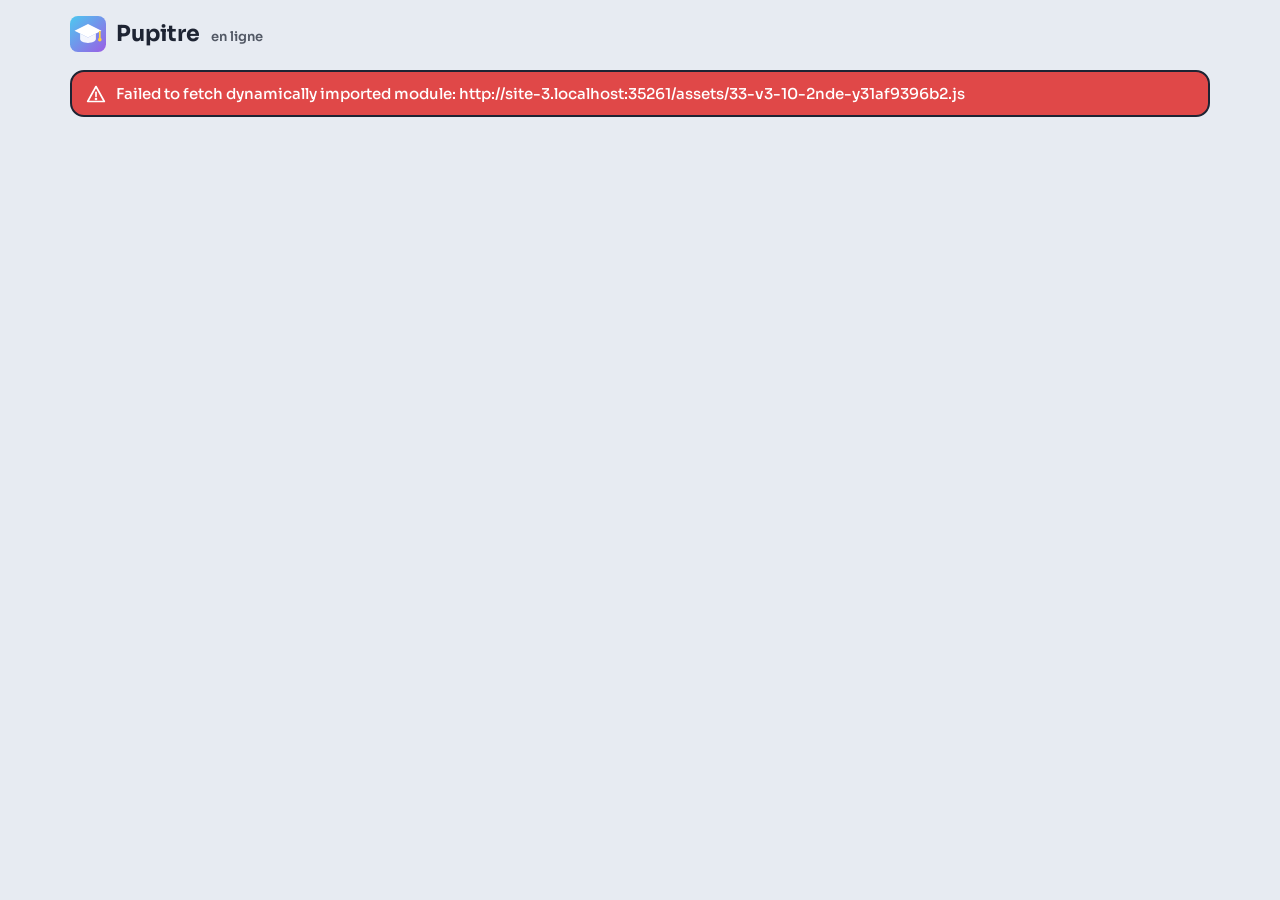
==== commit 41150b61: "HG collège découpée d’après le programme + notions de maths enrichies — v3.21.0 Co-Authored-By: Clau" ====
--- a/index.html
+++ b/index.html
@@ -13,8 +13,8 @@
     <link rel="apple-touch-icon" href="./apple-touch-icon.png" />
     <link rel="manifest" href="./manifest.webmanifest" />
     <title>Pupitre — révisions du CP à la Terminale</title>
-    <script type="module" crossorigin src="./assets/web-y26a9bfc5ea.js"></script>
-    <link rel="stylesheet" crossorigin href="./assets/web-y26cb59362b.css">
+    <script type="module" crossorigin src="./assets/web-y3171750be4.js"></script>
+    <link rel="stylesheet" crossorigin href="./assets/web-y31cb59362b.css">
   </head>
   <body>
     <div id="root"></div>
--- a/assets/web-y31cb59362b.css
+++ b/assets/web-y31cb59362b.css
@@ -0,0 +1,30 @@
+@font-face{font-family:Fredoka Variable;font-style:normal;font-display:swap;font-weight:300 700;src:url(./fredoka-hebrew-wght-normal-DdnsCkLr.woff2) format("woff2-variations");unicode-range:U+0307-0308,U+0590-05FF,U+200C-2010,U+20AA,U+25CC,U+FB1D-FB4F}@font-face{font-family:Fredoka Variable;font-style:normal;font-display:swap;font-weight:300 700;src:url(./fredoka-latin-ext-wght-normal-CYrqKuxd.woff2) format("woff2-variations");unicode-range:U+0100-02BA,U+02BD-02C5,U+02C7-02CC,U+02CE-02D7,U+02DD-02FF,U+0304,U+0308,U+0329,U+1D00-1DBF,U+1E00-1E9F,U+1EF2-1EFF,U+2020,U+20A0-20AB,U+20AD-20C0,U+2113,U+2C60-2C7F,U+A720-A7FF}@font-face{font-family:Fredoka Variable;font-style:normal;font-display:swap;font-weight:300 700;src:url(./fredoka-latin-wght-normal-DM6njrJ3.woff2) format("woff2-variations");unicode-range:U+0000-00FF,U+0131,U+0152-0153,U+02BB-02BC,U+02C6,U+02DA,U+02DC,U+0304,U+0308,U+0329,U+2000-206F,U+20AC,U+2122,U+2191,U+2193,U+2212,U+2215,U+FEFF,U+FFFD}:root{--night: #1a1240;--night-2: #221852;--plum: #2c206b;--plum-2: #372a80;--plum-3: #44349a;--ink: #0d0724;--cream: #fff8e7;--text: #fff8e7;--text-2: rgba(255, 248, 231, .74);--text-3: rgba(255, 248, 231, .5);--line: rgba(255, 248, 231, .12);--line-2: rgba(255, 248, 231, .22);--pink: #ff4d8d;--sun: #ffd23f;--mint: #2ee6a6;--sky: #4cc9f0;--tangerine: #ff8a3d;--grape: #9b5de5;--red: #ff5a5f;--blue: #4cc9f0;--green: #2ee6a6;--orange: #ff8a3d;--yellow: #ffd23f;--purple: #9b5de5;--teal: #4cc9f0;--radius: 16px;--radius-lg: 24px;--edge: 3px solid var(--ink);--lift: 0 6px 0 var(--ink);--lift-sm: 0 4px 0 var(--ink);--font: "Fredoka Variable", "Fredoka", ui-rounded, "SF Pro Rounded", system-ui, -apple-system, sans-serif;color-scheme:dark}*{box-sizing:border-box}html,body,#root{height:100%}body{margin:0;color:var(--text);font-family:var(--font);font-size:16px;font-weight:450;line-height:1.4;-webkit-font-smoothing:antialiased;-webkit-tap-highlight-color:transparent;background-color:var(--night);background-image:radial-gradient(rgba(255,248,231,.07) 1.6px,transparent 1.7px),radial-gradient(900px 600px at 0% 0%,rgba(255,77,141,.28),transparent 60%),radial-gradient(900px 600px at 100% 10%,rgba(76,201,240,.22),transparent 60%),radial-gradient(1000px 700px at 50% 120%,rgba(155,93,229,.35),transparent 60%);background-size:28px 28px,auto,auto,auto;background-attachment:fixed}button,input,select,textarea{font:inherit;color:inherit}a{color:var(--sky)}h1,h2,h3,h4{margin:0;letter-spacing:-.01em;font-weight:700;line-height:1.1}::selection{background:#ff4d8d80}:focus-visible{outline:3px solid var(--sun);outline-offset:3px}.card{background:var(--plum);border:var(--edge);border-radius:var(--radius-lg);box-shadow:var(--lift);padding:18px}.card.tight{padding:12px}.card.flat{box-shadow:none}.card-title{font-size:17px;font-weight:650;color:var(--sun);margin-bottom:12px;display:flex;align-items:center;gap:8px;justify-content:space-between}.muted{color:var(--text-2)}.faint{color:var(--text-3)}.small{font-size:14px}.tiny{font-size:12.5px}.mono{font-variant-numeric:tabular-nums}.row{display:flex;align-items:center;gap:10px}.row.wrap{flex-wrap:wrap}.col{display:flex;flex-direction:column;gap:10px}.grow{flex:1;min-width:0}.spacer{flex:1}.center{text-align:center}.hidden{display:none!important}.ellipsis{overflow:hidden;text-overflow:ellipsis;white-space:nowrap}.divider{height:2px;background:var(--line);margin:14px 0;border-radius:2px}.btn{display:inline-flex;align-items:center;justify-content:center;gap:8px;min-height:42px;padding:0 18px;border-radius:14px;border:var(--edge);background:var(--plum-3);box-shadow:var(--lift-sm);font-weight:650;font-size:15px;cursor:pointer;-webkit-user-select:none;user-select:none;transition:transform .07s,box-shadow .07s,background .15s,filter .15s;white-space:nowrap;color:var(--cream)}.btn:hover{filter:brightness(1.1)}.btn:active:not(:disabled){transform:translateY(3px);box-shadow:0 1px 0 var(--ink)}.btn:disabled{opacity:.45;cursor:not-allowed}.btn.primary{background:var(--pink);color:#fff}.btn.success{background:var(--mint);color:var(--ink)}.btn.sun{background:var(--sun);color:var(--ink)}.btn.sky{background:var(--sky);color:var(--ink)}.btn.danger{background:var(--red);color:#fff}.btn.warn{background:var(--tangerine);color:var(--ink)}.btn.ghost{background:transparent;border-color:transparent;box-shadow:none}.btn.ghost:hover{background:#fff8e714;filter:none}.btn.ghost:active{transform:none}.btn.sm{min-height:34px;padding:0 12px;font-size:14px;border-radius:11px}.btn.xs{min-height:28px;padding:0 9px;font-size:13px;border-radius:9px;gap:4px;border-width:2px;box-shadow:0 2px 0 var(--ink)}.btn.xs.ghost,.btn.sm.ghost{box-shadow:none}.btn.lg{min-height:54px;padding:0 26px;font-size:18px;border-radius:16px}.btn.xl{min-height:68px;padding:0 28px;font-size:22px;border-radius:20px;width:100%;box-shadow:var(--lift)}.btn.xl:active:not(:disabled){transform:translateY(5px);box-shadow:0 1px 0 var(--ink)}.btn.icon{padding:0;width:42px}.btn.icon.sm{width:34px}.btn svg{width:20px;height:20px;flex:none}.btn.sm svg,.btn.xs svg{width:16px;height:16px}.input,.select,textarea.input{width:100%;min-height:44px;padding:8px 14px;border-radius:12px;border:var(--edge);background:var(--night);outline:none;font-weight:500;transition:box-shadow .15s}.input::placeholder{color:var(--text-3)}.input:focus,.select:focus{box-shadow:0 0 0 4px #ffd23f73}.input.lg{min-height:60px;font-size:22px;border-radius:16px;padding:10px 18px}.input.code{text-transform:uppercase;letter-spacing:.3em;text-align:center;font-weight:700;font-size:30px}.input.num{width:76px;text-align:center}.label{font-size:14px;color:var(--text-2);font-weight:600;margin-bottom:6px;display:block}.field{display:flex;flex-direction:column}.chip{display:inline-flex;align-items:center;gap:6px;padding:7px 14px;border-radius:999px;background:var(--plum-2);border:2px solid var(--ink);font-size:14px;font-weight:550;cursor:pointer;-webkit-user-select:none;user-select:none;transition:background .15s,transform .07s}.chip:hover{background:var(--plum-3)}.chip:active{transform:scale(.96)}.chip.on{background:var(--sun);color:var(--ink)}.chip .count{font-size:12px;opacity:.6}.badge{display:inline-flex;align-items:center;gap:4px;padding:3px 10px;border-radius:999px;font-size:13px;font-weight:600;background:#fff8e71f;color:var(--text-2);white-space:nowrap}.badge.green{background:var(--mint);color:var(--ink)}.badge.red{background:var(--red);color:#fff}.badge.orange{background:var(--tangerine);color:var(--ink)}.badge.blue{background:var(--sky);color:var(--ink)}.badge.purple{background:var(--grape);color:#fff}.badge.sun{background:var(--sun);color:var(--ink)}.seg{display:inline-flex;background:var(--night);border:2px solid var(--ink);border-radius:14px;padding:4px;gap:3px;flex-wrap:wrap}.seg button{border:0;background:transparent;padding:7px 13px;border-radius:10px;font-weight:600;font-size:14px;color:var(--text-2);cursor:pointer}.seg button.on{background:var(--sky);color:var(--ink)}.switch{position:relative;width:50px;height:30px;flex:none}.switch input{opacity:0;width:0;height:0}.switch span{position:absolute;top:0;right:0;bottom:0;left:0;background:var(--night);border:2px solid var(--ink);border-radius:999px;transition:background .2s;cursor:pointer}.switch span:after{content:"";position:absolute;left:3px;top:2px;width:22px;height:22px;border-radius:50%;background:var(--cream);border:2px solid var(--ink);transition:transform .2s}.switch input:checked+span{background:var(--mint)}.switch input:checked+span:after{transform:translate(19px)}.switch input:focus-visible+span{outline:3px solid var(--sun);outline-offset:2px}.alert{border-radius:14px;padding:11px 14px;font-size:15px;border:2px solid var(--ink);display:flex;gap:10px;align-items:flex-start;font-weight:500}.alert.warn{background:var(--tangerine);color:var(--ink)}.alert.error{background:var(--red);color:#fff}.alert.info{background:var(--sky);color:var(--ink)}.alert.ok{background:var(--mint);color:var(--ink)}.alert svg{width:20px;height:20px;flex:none;margin-top:1px}.toast-wrap{position:fixed;left:50%;bottom:24px;transform:translate(-50%);z-index:100;display:flex;flex-direction:column;gap:8px;align-items:center;pointer-events:none}.toast{background:var(--cream);color:var(--ink);border:var(--edge);box-shadow:var(--lift-sm);padding:10px 18px;border-radius:14px;font-weight:600;font-size:15px;animation:pop-in .25s cubic-bezier(.2,1.4,.4,1);max-width:90vw}.toast.error{background:var(--red);color:#fff}.modal-backdrop{position:fixed;top:0;right:0;bottom:0;left:0;background:#0d0724b3;backdrop-filter:blur(6px);-webkit-backdrop-filter:blur(6px);display:flex;align-items:center;justify-content:center;z-index:50;padding:16px}.modal{background:var(--plum);border:var(--edge);border-radius:var(--radius-lg);box-shadow:0 10px 0 var(--ink);padding:22px;width:min(560px,100%);max-height:90vh;overflow:auto;animation:pop-in .25s cubic-bezier(.2,1.4,.4,1)}.modal h3{margin-bottom:14px;font-size:24px}.timer-bar{height:14px;border-radius:999px;background:var(--night);border:2px solid var(--ink);overflow:hidden}.timer-bar>div{height:100%;background:var(--mint);border-radius:999px;transition:width .25s linear,background .3s}.timer-bar.low>div{background:var(--red)}.timer-num{font-variant-numeric:tabular-nums;font-weight:700}.ring{position:relative;display:inline-grid;place-items:center;flex:none}.ring svg{transform:rotate(-90deg);display:block}.ring .num{position:absolute;font-weight:700;font-variant-numeric:tabular-nums}.ring.low .num{color:var(--red);animation:throb 1s ease-in-out infinite}.table{width:100%;border-collapse:collapse;font-size:15px}.table th{text-align:left;font-size:13px;color:var(--text-3);font-weight:600;padding:6px 8px;border-bottom:2px solid var(--line)}.table td{padding:8px;border-bottom:1px solid var(--line);vertical-align:middle}.table tr:last-child td{border-bottom:0}.dot{width:10px;height:10px;border-radius:50%;display:inline-block;flex:none}.dot.on{background:var(--mint);box-shadow:0 0 0 3px #2ee6a640}.dot.off{background:var(--text-3)}.avatar{display:inline-grid;place-items:center;flex:none;border-radius:50%;background:var(--cream);border:2.5px solid var(--ink);line-height:1;box-shadow:0 3px 0 var(--ink)}.avatar.off{filter:grayscale(1);opacity:.55}.avatar-grid{display:grid;grid-template-columns:repeat(6,1fr);gap:8px}.avatar-grid button{aspect-ratio:1;border-radius:16px;border:2.5px solid var(--ink);background:var(--plum-2);font-size:28px;cursor:pointer;display:grid;place-items:center;transition:transform .1s,background .15s}.avatar-grid button:active{transform:scale(.9)}.avatar-grid button.on{background:var(--sun);transform:scale(1.08);box-shadow:0 4px 0 var(--ink)}.avatar-grid button.taken{opacity:.35}.crowd{display:flex;flex-wrap:wrap;gap:10px;justify-content:center}.crowd .who{display:flex;flex-direction:column;align-items:center;gap:4px;width:74px;font-size:13px;font-weight:600;animation:pop-in .35s cubic-bezier(.2,1.4,.4,1) both}.crowd .who span:last-child{max-width:74px;overflow:hidden;text-overflow:ellipsis;white-space:nowrap}.bob{animation:bob 2.4s ease-in-out infinite}.choices{display:grid;grid-template-columns:1fr 1fr;gap:14px}.choice{position:relative;display:flex;align-items:center;gap:14px;text-align:left;min-height:78px;padding:14px 18px;border-radius:20px;border:var(--edge);box-shadow:var(--lift);cursor:pointer;font-weight:650;font-size:19px;color:var(--ink);transition:transform .07s,box-shadow .07s,opacity .25s,filter .25s}.choice .shape{width:34px;height:34px;flex:none;display:grid;place-items:center}.choice .shape svg{width:30px;height:30px;fill:var(--ink)}.choice:active:not(:disabled){transform:translateY(5px);box-shadow:0 1px 0 var(--ink)}.choice.c0{background:var(--sky)}.choice.c1{background:var(--tangerine)}.choice.c2{background:var(--mint)}.choice.c3{background:var(--pink)}.choice.c4{background:var(--grape);color:#fff}.choice.c4 .shape svg{fill:#fff}.choice.c5{background:var(--sun)}.choice.dim{opacity:.28;filter:saturate(.3);box-shadow:0 2px 0 var(--ink);transform:translateY(4px)}.choice.correct{animation:wiggle .6s ease-in-out;outline:5px solid var(--cream);outline-offset:3px}.choice .count{margin-left:auto;font-size:17px;background:var(--ink);color:var(--cream);padding:2px 12px;border-radius:999px}.choice:disabled{cursor:default}@keyframes pop-in{0%{opacity:0;transform:scale(.6)}to{opacity:1;transform:none}}@keyframes bob{0%,to{transform:translateY(0) rotate(-4deg)}50%{transform:translateY(-8px) rotate(4deg)}}@keyframes wiggle{0%,to{transform:rotate(0)}20%{transform:rotate(-3deg) scale(1.04)}40%{transform:rotate(3deg) scale(1.04)}60%{transform:rotate(-2deg)}80%{transform:rotate(1deg)}}@keyframes shake{0%,to{transform:translate(0)}20%,60%{transform:translate(-10px)}40%,80%{transform:translate(10px)}}@keyframes throb{0%,to{transform:scale(1)}50%{transform:scale(1.15)}}@keyframes count-pop{0%{opacity:0;transform:scale(2.4) rotate(-12deg)}25%{opacity:1;transform:scale(1) rotate(3deg)}80%{opacity:1;transform:scale(.95)}to{opacity:0;transform:scale(.6)}}@keyframes rise{0%{opacity:0;transform:translateY(24px)}to{opacity:1;transform:none}}@keyframes eq{0%,to{height:30%}50%{height:100%}}.shake{animation:shake .5s ease-in-out}.rise{animation:rise .4s cubic-bezier(.2,1.2,.4,1) both}.ready{position:fixed;top:0;right:0;bottom:0;left:0;z-index:45;display:grid;place-items:center;text-align:center;background:radial-gradient(circle at center,#ff4d8d73,#1a1240f0 60%)}.ready.inline{position:relative;inset:auto;background:none;z-index:auto;min-height:50vh}.ready .n{font-size:min(48vw,320px);font-weight:700;line-height:1;color:var(--sun);-webkit-text-stroke:8px var(--ink);paint-order:stroke fill;text-shadow:0 14px 0 var(--ink);animation:count-pop 1s ease-out both}.ready .lbl{font-size:26px;font-weight:650;margin-top:8px}.autobar{display:flex;align-items:center;gap:10px;font-weight:600;font-size:15px}.autobar .track{flex:1;height:10px;border-radius:999px;background:var(--night);border:2px solid var(--ink);overflow:hidden}.autobar .track>div{height:100%;background:var(--sun)}.host-shell{min-height:100%;display:flex;flex-direction:column}.topbar{position:sticky;top:0;z-index:20;display:flex;align-items:center;gap:14px;padding:10px 20px;background:#1a1240db;backdrop-filter:blur(14px);-webkit-backdrop-filter:blur(14px);border-bottom:var(--edge)}.brand{display:flex;align-items:center;gap:10px;font-weight:700;font-size:22px}.brand img{width:36px;height:36px}.brand small{font-weight:500;color:var(--text-3);font-size:14px}.host-main{flex:1;padding:22px;max-width:1500px;width:100%;margin:0 auto}.grid-2{display:grid;grid-template-columns:minmax(0,1fr) 390px;gap:22px;align-items:start}.grid-cards{display:grid;grid-template-columns:repeat(auto-fill,minmax(230px,1fr));gap:14px}.mode-card{text-align:left;border:var(--edge);background:var(--plum-2);border-radius:20px;padding:14px;cursor:pointer;display:flex;gap:12px;box-shadow:var(--lift-sm);transition:transform .08s,background .15s}.mode-card:hover{background:var(--plum-3)}.mode-card:active{transform:translateY(3px);box-shadow:0 1px 0 var(--ink)}.mode-card.on{background:var(--cream);color:var(--ink)}.mode-card.on p{color:#0d0724b3}.mode-card .ic{width:46px;height:46px;border-radius:14px;display:grid;place-items:center;flex:none;border:2.5px solid var(--ink)}.mode-card .ic svg{width:24px;height:24px;color:var(--ink)}.mode-card h4{font-size:18px;margin-bottom:3px}.mode-card p{margin:0;font-size:14px;color:var(--text-2)}.qr-box{background:#fff;padding:12px;border-radius:20px;display:inline-block;border:var(--edge);box-shadow:var(--lift);flex:none}.qr-box img{display:block;width:240px;height:240px;image-rendering:pixelated}.qr-box.sm img{width:170px;height:170px}.qr-label{text-align:center;font-weight:650;margin-top:10px;font-size:16px}.step-num{display:inline-grid;place-items:center;width:30px;height:30px;border-radius:50%;background:var(--sun);color:var(--ink);border:2px solid var(--ink);font-weight:700;margin-right:6px}.big-code{font-size:72px;font-weight:700;letter-spacing:.12em;line-height:1;color:var(--sun);-webkit-text-stroke:3px var(--ink);paint-order:stroke fill;text-shadow:0 6px 0 var(--ink)}.url-pill{background:var(--night);border:2px solid var(--ink);padding:8px 14px;border-radius:12px;font-size:17px;font-weight:600;word-break:break-all}.player-tile{display:flex;align-items:center;gap:10px;padding:8px 10px;background:var(--plum-2);border-radius:14px;border:2px solid var(--ink)}.question-hero{font-size:clamp(26px,2.8vw,40px);font-weight:650;line-height:1.2}.answer-row{display:grid;grid-template-columns:30px minmax(110px,1fr) minmax(120px,2fr) auto;gap:10px;align-items:center;padding:8px 10px;border-radius:14px;background:var(--plum-2);border:2px solid var(--ink)}.answer-row.review{background:#ff8a3d40}.answer-field{display:flex;align-items:center;gap:6px;flex-wrap:wrap}.controls-bar{display:flex;gap:12px;flex-wrap:wrap;align-items:center}.lb-row{display:grid;grid-template-columns:30px auto 1fr auto;align-items:center;gap:10px;padding:7px 10px;border-radius:14px}.lb-row:nth-child(odd){background:#fff8e70d}.lb-rank{font-weight:700;color:var(--text-3);text-align:center;font-variant-numeric:tabular-nums;font-size:17px}.lb-row.r1 .lb-rank{color:var(--sun)}.lb-row.r2 .lb-rank{color:#d9d4ff}.lb-row.r3 .lb-rank{color:var(--tangerine)}.lb-score{font-weight:700;font-variant-numeric:tabular-nums;font-size:19px}.lb-row.me{background:#ffd23f2e;outline:2px solid var(--sun)}.streak{font-size:13px;font-weight:700;color:var(--tangerine);white-space:nowrap}.audio-panel{background:var(--grape);border:var(--edge);border-radius:20px;padding:16px;box-shadow:var(--lift-sm)}.audio-progress{height:10px;border-radius:999px;background:#0d072466;overflow:hidden}.audio-progress>div{height:100%;background:var(--cream);transition:width .2s linear}.eq{display:inline-flex;gap:3px;align-items:flex-end;height:20px}.eq i{width:5px;background:currentColor;border-radius:3px;animation:eq .9s ease-in-out infinite}.eq i:nth-child(2){animation-delay:.2s}.eq i:nth-child(3){animation-delay:.4s}.eq i:nth-child(4){animation-delay:.1s}.eq.paused i{animation-play-state:paused}.reveal-box{background:var(--mint);color:var(--ink);border:var(--edge);border-radius:20px;padding:14px 18px;box-shadow:var(--lift-sm)}.reveal-box .ans{font-size:28px;font-weight:700}.reveal-box .muted,.reveal-box .faint{color:#0d0724b3}.secret{filter:blur(10px);transition:filter .2s;cursor:pointer;-webkit-user-select:none;user-select:none}.podium{display:flex;justify-content:center;align-items:flex-end;gap:14px;margin:14px 0 20px}.podium .step{width:150px;text-align:center}.podium .block{border-radius:16px 16px 0 0;border:var(--edge);border-bottom:0;display:flex;align-items:flex-start;justify-content:center;padding-top:10px;font-size:38px;font-weight:700;color:var(--ink)}.podium .p1 .block{height:160px;background:var(--sun)}.podium .p2 .block{height:116px;background:var(--sky)}.podium .p3 .block{height:84px;background:var(--tangerine)}.podium .name{font-weight:700;font-size:18px;margin:6px 0 2px}.podium .pts{color:var(--text-2);font-size:15px;margin-bottom:8px}.podium .step .avatar{animation:bob 2.4s ease-in-out infinite}.tabs{display:flex;gap:6px}.tabs button{background:transparent;border:2px solid transparent;padding:7px 14px;border-radius:12px;font-weight:600;color:var(--text-2);cursor:pointer;font-size:15px}.tabs button.on{background:var(--cream);color:var(--ink);border-color:var(--ink)}.dropzone{border:3px dashed var(--line-2);border-radius:18px;padding:20px;text-align:center;color:var(--text-2);cursor:pointer;transition:border-color .15s,background .15s}.dropzone.over{border-color:var(--sun);background:#ffd23f1a}.players-inline>.card{border:0;padding:0;background:none;box-shadow:none}@media(max-width:1100px){.grid-2{grid-template-columns:minmax(0,1fr)}}.player-shell{min-height:100%;display:flex;flex-direction:column;padding:max(14px,env(safe-area-inset-top)) 16px max(16px,env(safe-area-inset-bottom));max-width:560px;margin:0 auto}.player-head{display:flex;align-items:center;gap:10px;margin-bottom:14px}.player-body{flex:1;display:flex;flex-direction:column;gap:16px}.player-body .choices{grid-template-columns:1fr;gap:12px}.player-body .choice{min-height:74px;font-size:21px}.big-state{flex:1;display:flex;flex-direction:column;align-items:center;justify-content:center;text-align:center;gap:14px;padding:20px 0}.big-state h2{font-size:30px}.logo-title{font-size:52px;font-weight:700;color:var(--sun);-webkit-text-stroke:3px var(--ink);paint-order:stroke fill;text-shadow:0 6px 0 var(--ink);transform:rotate(-3deg);display:inline-block}.result-card{border-radius:26px;padding:22px;text-align:center;border:var(--edge);box-shadow:var(--lift)}.result-card.ok{background:var(--mint);color:var(--ink)}.result-card.ko,.result-card.mid{background:var(--tangerine);color:var(--ink)}.result-card.none{background:var(--plum)}.result-card .pts{font-size:64px;font-weight:700;line-height:1;animation:pop-in .4s cubic-bezier(.2,1.6,.4,1) both .15s}.result-card .verdict{font-size:26px;font-weight:700}.locked{background:var(--plum);border:var(--edge);border-radius:24px;box-shadow:var(--lift);padding:22px;text-align:center}.conn-banner{position:fixed;top:0;left:0;right:0;z-index:60;background:var(--tangerine);color:var(--ink);font-weight:700;text-align:center;padding:calc(env(safe-area-inset-top) + 6px) 12px 6px;font-size:15px;border-bottom:var(--edge)}.pause-overlay{position:fixed;top:0;right:0;bottom:0;left:0;background:#1a1240eb;backdrop-filter:blur(8px);-webkit-backdrop-filter:blur(8px);z-index:40;display:flex;align-items:center;justify-content:center;flex-direction:column;gap:12px;text-align:center}.score-pill{background:var(--sun);color:var(--ink);border:2px solid var(--ink);border-radius:999px;padding:4px 12px;font-weight:700;font-variant-numeric:tabular-nums;box-shadow:0 3px 0 var(--ink)}.screen-shell{min-height:100%;padding:4vh 5vw;display:flex;flex-direction:column;gap:3vh}.screen-shell .question-hero{font-size:clamp(34px,4.6vw,80px)}.screen-shell .choice{font-size:clamp(22px,2.4vw,42px);min-height:13vh}.screen-shell .choice .shape,.screen-shell .choice .shape svg{width:52px;height:52px}.screen-shell .qr-box img{width:min(36vh,380px);height:min(36vh,380px)}.screen-big{font-size:clamp(44px,6.5vw,120px);font-weight:700;line-height:1.02;color:var(--sun);-webkit-text-stroke:4px var(--ink);paint-order:stroke fill;text-shadow:0 8px 0 var(--ink)}#confetti{position:fixed;top:0;right:0;bottom:0;left:0;pointer-events:none;z-index:90}@media(prefers-reduced-motion:reduce){*,*:before,*:after{animation:none!important;transition:none!important}}.avatar-tabs{display:flex;gap:8px;overflow-x:auto;padding:2px 2px 6px;scrollbar-width:none;-webkit-overflow-scrolling:touch}.avatar-tabs::-webkit-scrollbar{display:none}.avatar-tabs .chip{flex:none}.avatar-grid.scroll{max-height:300px;overflow-y:auto;padding:4px;margin:-4px;overscroll-behavior:contain}.podium .step,.podium .who-top{display:flex;flex-direction:column;align-items:center}.podium .step.empty .block{opacity:.25}.podium .block{width:100%}.podium.big{gap:2.5vw;margin:2vh 0 0;width:100%}.podium.big .step{width:min(22vw,360px);animation:rise .7s cubic-bezier(.2,1.3,.4,1) both}.podium.big .name{font-size:clamp(26px,2.6vw,48px);margin-top:1.2vh;max-width:100%}.podium.big .pts{font-size:clamp(20px,1.8vw,32px);font-weight:650;color:var(--cream);margin-bottom:1.5vh}.podium.big .block{font-size:clamp(60px,7vw,130px);border-width:5px;border-radius:28px 28px 0 0;padding-top:1.5vh;box-shadow:inset 0 -14px #0d072426}.podium.big .p1 .block{height:30vh}.podium.big .p2 .block{height:21vh}.podium.big .p3 .block{height:14vh}.podium.big.crowded .p1 .block{height:20vh}.podium.big.crowded .p2 .block{height:14vh}.podium.big.crowded .p3 .block{height:9vh}.podium.big.crowded .block{font-size:clamp(44px,5vw,90px)}.podium-floor{width:min(80vw,1300px);height:10px;background:var(--ink);border-radius:6px}.awards{display:grid;grid-template-columns:repeat(auto-fit,minmax(240px,1fr));gap:2vw;width:min(92vw,1500px)}.award{background:var(--plum);border:var(--edge);border-radius:24px;box-shadow:var(--lift);padding:18px 22px;display:flex;align-items:center;gap:16px;animation:rise .6s cubic-bezier(.2,1.3,.4,1) both}.award .ico{font-size:clamp(36px,3vw,56px);line-height:1}.award .lbl{color:var(--sun);font-weight:650;font-size:clamp(16px,1.3vw,22px)}.award .val{font-weight:700;font-size:clamp(22px,1.9vw,34px);line-height:1.15}.award .sub{color:var(--text-2);font-size:clamp(15px,1.1vw,19px)}.rest-grid{display:grid;grid-template-columns:repeat(auto-fill,minmax(280px,1fr));gap:12px;width:min(92vw,1500px)}.rest-grid .lb-row{background:var(--plum);border:2px solid var(--ink);font-size:clamp(18px,1.4vw,24px)}.chip.sm{font-size:14px;padding:4px 10px}.grade-chip{min-width:64px;justify-content:center;font-weight:700}.seg.wrap-seg{flex-wrap:wrap;height:auto}.source-grid{display:grid;grid-template-columns:repeat(auto-fill,minmax(190px,1fr));gap:10px}.source-card{display:flex;flex-direction:column;gap:4px;text-align:left;cursor:pointer;background:var(--plum);color:var(--text);border:var(--edge);border-radius:var(--radius);padding:12px 14px;box-shadow:var(--lift-sm);font:inherit;transition:transform .08s}.source-card span{font-size:14px;color:var(--text-2)}.source-card.on{background:var(--sun);color:var(--ink)}.source-card.on span{color:#0d0724bf}.source-card:active{transform:translateY(2px);box-shadow:0 2px 0 var(--ink)}.grade-badge{display:inline-flex;align-items:center;justify-content:center;min-width:38px;padding:2px 8px;border-radius:999px;font-weight:800;font-size:13px;background:var(--cream);color:var(--ink);border:2px solid var(--ink)}.slot-grid{display:grid;grid-template-columns:repeat(auto-fit,minmax(260px,1fr));gap:12px}.slot{background:var(--plum);border:var(--edge);border-radius:var(--radius);padding:14px;box-shadow:var(--lift-sm);display:flex;flex-direction:column;gap:8px}.slot .prompt{font-size:19px;font-weight:650;line-height:1.25}.slot .ans{font-size:20px;font-weight:800;color:var(--mint)}.screen-shell .slot .prompt{font-size:clamp(20px,1.8vw,32px)}.screen-shell .slot .ans{font-size:clamp(22px,2vw,36px)}.method-box{margin-top:8px;padding:10px 12px;border-radius:12px;background:#ffd23f1f;border:2px dashed rgba(255,210,63,.55);font-size:15px}.method-box b{color:var(--sun)}.recap-list{display:flex;flex-direction:column;gap:10px}.recap-item{background:var(--plum);border:var(--edge);border-radius:var(--radius);padding:12px 14px;display:flex;flex-direction:column;gap:6px}.recap-item.ok{border-color:var(--mint)}.recap-item.ko{border-color:var(--tangerine)}.recap-item .q{font-weight:650}.recap-item .a{color:var(--mint);font-weight:700}.mastery{display:inline-flex;align-items:center;gap:4px;padding:2px 8px;border-radius:999px;font-size:12px;font-weight:700;border:2px solid var(--ink)}.mastery.acquis{background:var(--mint);color:var(--ink)}.mastery.en-cours{background:var(--sun);color:var(--ink)}.mastery.a-revoir{background:var(--tangerine);color:var(--ink)}.mastery.nouveau{background:var(--plum-3);color:var(--cream)}.bars{display:flex;align-items:flex-end;gap:4px;height:90px;padding:6px 0}.bars>div{flex:1;min-width:6px;max-width:26px;border-radius:6px 6px 2px 2px;background:var(--sky);border:2px solid var(--ink);position:relative}.bars>div.low{background:var(--tangerine)}.bars>div.high{background:var(--mint)}.meter{height:10px;border-radius:99px;background:var(--night);border:2px solid var(--ink);overflow:hidden}.meter>div{height:100%;background:var(--mint)}.profile-row{display:grid;grid-template-columns:1fr auto auto auto;gap:12px;align-items:center;padding:10px 12px;border-radius:14px;cursor:pointer;border:2px solid transparent}.profile-row:hover{background:var(--plum-2)}.profile-row.on{background:var(--plum-2);border-color:var(--sun)}.num-answer{display:flex;align-items:center;gap:10px}.num-answer .input{flex:1;text-align:center;font-size:26px;font-weight:700}.num-answer .unit{font-size:22px;font-weight:700;color:var(--text-2)}.coop-meter{display:flex;flex-direction:column;gap:6px;align-items:center}.coop-meter .meter{width:100%;height:18px}.qedit-grid{display:grid;grid-template-columns:1fr 1fr;gap:12px}@media(max-width:800px){.qedit-grid{grid-template-columns:1fr}}.choices.tf .choice{min-height:120px;font-size:30px;justify-content:center}.chart svg,.fr-map svg{width:100%;height:auto;display:block}.chart{background:var(--night-2);border:2px solid var(--ink);border-radius:14px;padding:6px}.chart.big{max-width:900px}.ch-title{fill:var(--cream);font-weight:700;font-size:20px}.ch-axis,.ch-label{fill:var(--text-2);font-size:15px}.ch-val{fill:var(--cream);font-size:15px;font-weight:700}.ch-grid{stroke:var(--line);stroke-width:1}.ch-bar{fill:var(--sky);stroke:var(--ink);stroke-width:2}.ch-line{fill:none;stroke:var(--sun);stroke-width:4;stroke-linejoin:round}.ch-dot{fill:var(--sun);stroke:var(--ink);stroke-width:2}.fr-map{max-width:520px;width:100%;align-self:center}.fr-map.big{max-width:640px}.map-land{fill:var(--plum-3);stroke:var(--cream);stroke-width:4;stroke-linejoin:round}.map-pt .dot{fill:var(--sun);stroke:var(--ink);stroke-width:4;transition:r .15s}.map-pt .letter{fill:var(--ink);font-weight:800;font-size:30px;pointer-events:none}.map-pt .name{fill:var(--cream);font-weight:700;font-size:38px;paint-order:stroke;stroke:var(--ink);stroke-width:6px;pointer-events:none}.map-pt.picked .dot{fill:var(--sky)}.map-pt.good .dot{fill:var(--mint)}.map-pt.bad .dot{fill:var(--tangerine)}.map-pt.dim{opacity:.45}.match-row{display:grid;grid-template-columns:minmax(0,1fr) minmax(0,1.2fr);gap:10px;align-items:center}.match-left{font-weight:650;background:var(--plum);border:2px solid var(--ink);border-radius:12px;padding:10px 12px}.match-preview{display:grid;grid-template-columns:1fr 1fr;gap:12px}.order-row{display:flex;align-items:center;gap:10px;background:var(--plum);border:2px solid var(--ink);border-radius:14px;padding:8px 10px;font-weight:600}.order-num{width:30px;height:30px;flex:none;border-radius:50%;display:grid;place-items:center;background:var(--sun);color:var(--ink);font-weight:800}.fix-words{display:flex;flex-wrap:wrap;gap:8px}.fix-word{font:inherit;font-size:20px;padding:6px 10px;border-radius:10px;border:2px solid var(--ink);background:var(--plum);color:var(--cream);cursor:pointer}.fix-word.on{background:var(--tangerine);color:var(--ink);text-decoration:line-through}span.fix-word{cursor:default}.fix-word.bad{background:var(--tangerine);color:var(--ink)}.step-row{display:flex;flex-direction:column;gap:6px}.step-q{font-size:17px}.steps-preview{margin:0;padding-left:22px;display:flex;flex-direction:column;gap:4px}.kbd{margin-left:auto;font:inherit;font-size:13px;font-weight:800;padding:2px 8px;border-radius:6px;background:#0d072459}.solo-shell{max-width:1180px;margin:0 auto;padding:16px 20px 40px;display:flex;flex-direction:column;gap:18px;min-height:100%}.solo-top{display:flex;align-items:center;gap:12px;flex-wrap:wrap}.brand small{font-size:13px;font-weight:600;color:var(--text-2);margin-left:6px}.profile-grid{display:grid;grid-template-columns:repeat(auto-fill,minmax(170px,1fr));gap:14px}.profile-card{position:relative;display:flex;flex-direction:column;align-items:center;gap:8px;background:var(--plum);border:var(--edge);border-radius:var(--radius-lg);box-shadow:var(--lift-sm);padding:18px 12px;color:var(--text);font:inherit}.profile-card>.btn{position:absolute;top:6px;right:6px}.profile-card.add{cursor:pointer;justify-content:center;border-style:dashed;color:var(--text-2);min-height:170px}.profile-pick{all:unset;cursor:pointer;display:flex;flex-direction:column;align-items:center;gap:8px;font-size:20px}.solo-play{display:flex;flex-direction:column;gap:14px;max-width:860px;width:100%;margin:0 auto}.solo-question .question-hero{font-size:clamp(24px,3vw,34px)}.progress-bar{height:10px;border-radius:99px;background:var(--night);border:2px solid var(--ink);overflow:hidden}.progress-bar>div{height:100%;background:var(--mint);transition:width .3s}.solo-setup{align-items:start}@media(max-width:700px){.solo-shell{padding:10px 12px 30px}.solo-top .tabs{order:3;width:100%;overflow-x:auto}}.screen-shell .fr-map.big{max-width:min(640px,52vh)}.screen-shell .chart.big{max-width:min(900px,90vh)}.reveal-box .ans.long{font-size:20px;line-height:1.35}.avatar-grid.scroll.wide{grid-template-columns:repeat(auto-fill,minmax(64px,1fr));max-height:340px;gap:10px}.avatar-grid.scroll.wide button{font-size:34px}.solo-top .tabs{flex-wrap:wrap}.solo-top .tabs button{display:inline-flex;align-items:center;gap:6px}.solo-top .who{gap:8px}.dash{display:flex;flex-direction:column;gap:18px}.dash-hello{display:flex;gap:18px;align-items:center}.dash-title{font-size:clamp(28px,4vw,40px)}.dash-grid{display:grid;grid-template-columns:repeat(auto-fit,minmax(min(100%,300px),1fr));gap:18px;align-items:start}.goal{display:flex;flex-direction:column;gap:6px;max-width:560px}.goal-meter{height:18px}.goal-meter>div{background:repeating-linear-gradient(45deg,var(--sun) 0 12px,color-mix(in srgb,var(--sun) 80%,#000) 12px 24px)}.week{display:grid;grid-template-columns:repeat(7,minmax(0,46px));gap:6px}.wday{display:flex;flex-direction:column;align-items:center;gap:4px;font-size:12px;color:var(--text-3)}.wday i{width:100%;aspect-ratio:1;max-width:40px;border-radius:10px;display:grid;place-items:center;background:var(--night-2);border:2px solid var(--line-2);color:#fff;font-style:normal}.wday.done i{background:var(--mint);border-color:transparent}.wday.today span{color:var(--text);font-weight:700}.wday.today i{border:2px dashed var(--title)}.wday.future i{opacity:.45}.streak-line{color:var(--text-2)}.meter.thin{height:6px;border-width:0;background:var(--line)}.meter.thin>div{border-radius:99px}.xp-meter{height:14px}.xp-meter>div{background:linear-gradient(90deg,var(--sky),var(--grape))}.badge-row{display:flex;align-items:center;gap:10px}.badge-ico{width:34px;height:34px;flex:none;border-radius:50%;display:grid;place-items:center;background:color-mix(in srgb,var(--accent) 22%,transparent);color:var(--text);border:2px solid var(--accent)}.bons-points{display:grid;grid-template-columns:repeat(5,minmax(0,1fr));gap:6px}.bon-point{aspect-ratio:1.6;border-radius:6px;border:2px dashed var(--line-2);display:grid;place-items:center;font-size:9px;font-weight:800;letter-spacing:.06em;text-align:center}.bon-point.on{border:2px solid #b5452f;background:linear-gradient(135deg,#ffe08a,#ffc93c);color:#8a2b1a;transform:rotate(-2deg)}.bon-point.on:nth-child(2n){transform:rotate(2deg)}.upcoming{display:grid;grid-template-columns:repeat(7,minmax(0,1fr));gap:6px;align-items:end;height:84px}.up-bar{width:100%;border-radius:4px;background:var(--plum-3)}.up-bar[data-today="1"]{background:var(--sun)}.mascot{flex:none}.gommettes{display:flex;flex-wrap:wrap;gap:6px}.gommette{width:26px;height:26px;border-radius:50%;background:var(--plum-3);display:grid;place-items:center}.gommette.now{background:transparent;border:2.5px dashed var(--title)}.gommette.ok{background:var(--mint)}.gommette.ok:after{content:"★";color:#fff;font-size:15px;line-height:1}.gommette:nth-child(3n+2).ok{background:var(--sky)}.gommette:nth-child(3n).ok{background:#e86a5b}.gommette.ko{background:var(--line-2)}.gommette.done{background:var(--sky)}.play-bar{display:flex;align-items:center;gap:10px;flex-wrap:wrap}.play-count{font-size:16px}.exam-title{font-weight:700}.exam-clock{font-size:17px;font-variant-numeric:tabular-nums;gap:6px}.rate-row{display:grid;grid-template-columns:repeat(3,minmax(0,1fr));gap:10px}.rate-row .btn{white-space:normal;text-align:center;line-height:1.15;padding:8px 10px}.rate-row .kbd{margin-left:4px}.dictation-bar .btn{min-height:52px}.exam-note{font-size:clamp(64px,12vw,110px)!important}.exam-note small{font-size:.4em}.lesson{background:var(--plum-2);border:2px solid var(--line-2);border-radius:var(--radius);padding:14px 16px;display:flex;flex-direction:column;gap:8px}.lesson.compact{font-size:15px}.lesson-head{display:flex;align-items:center;justify-content:space-between;gap:8px}.lesson h3{font-size:19px;font-family:var(--head-font, inherit);color:var(--title, var(--sun))}.lesson ul{margin:0;padding-left:20px;display:flex;flex-direction:column;gap:5px;line-height:1.45}.lesson-ex{margin:2px 0 0;color:var(--text-2)}.lesson-method{border-left:4px solid var(--sun);padding:4px 0 4px 10px}.lesson-sub{font-size:13px;font-weight:700;color:var(--text-3);text-transform:uppercase;letter-spacing:.06em}.lesson-facts{color:var(--text-2)}.lessons{display:flex;flex-direction:column;gap:16px}.lessons-grid{display:grid;grid-template-columns:minmax(240px,340px) minmax(0,1fr);gap:16px;align-items:start}.lessons-list{display:flex;flex-direction:column;gap:4px;padding:8px;max-height:70vh;overflow-y:auto}.lesson-item{all:unset;box-sizing:border-box;display:flex;align-items:center;gap:8px;padding:9px 10px;border-radius:10px;cursor:pointer}.lesson-item:hover{background:var(--plum-2)}.lesson-item.on{background:var(--plum-3)}.lesson-item:focus-visible{outline:3px solid var(--sun)}.sm-select{width:auto;min-height:34px;padding:4px 10px;font-size:14px}.parent-report{display:flex;flex-direction:column;gap:16px}.pr-head{display:flex;align-items:baseline;justify-content:space-between;flex-wrap:wrap;gap:8px}.pr-head h2{font-size:28px;font-family:var(--head-font, inherit)}.kpis{display:grid;grid-template-columns:repeat(auto-fit,minmax(min(100%,170px),1fr));gap:12px}.kpi{background:var(--plum);border:var(--edge);border-radius:var(--radius);padding:12px 14px;display:flex;flex-direction:column;gap:2px}.kpi span{font-size:13px;color:var(--text-3);font-weight:600}.kpi b{font-size:26px;font-variant-numeric:tabular-nums}.kpi small{color:var(--text-2);font-size:12.5px}.pr-grid{display:grid;grid-template-columns:repeat(auto-fit,minmax(min(100%,340px),1fr));gap:16px;align-items:start}.heat{display:grid;grid-template-rows:repeat(7,14px);grid-auto-flow:column;grid-auto-columns:14px;gap:4px}.heat i{border-radius:3px;background:var(--line)}.heat i.l1{background:color-mix(in srgb,var(--mint) 45%,transparent)}.heat i.l2{background:color-mix(in srgb,var(--mint) 75%,transparent)}.heat i.l3{background:var(--mint)}.heat i.future{background:transparent;border:1px dashed var(--line)}.mbar{display:inline-block;height:8px;border-radius:4px;background:var(--sky);vertical-align:middle;margin-right:4px}.table{min-width:0}.card:has(>.table){overflow-x:auto}@media(max-width:860px){.lessons-grid{grid-template-columns:1fr}.lessons-list{max-height:260px}}@media(max-width:700px){.solo-top{gap:8px}.solo-top .tabs{order:3;width:100%;flex-wrap:nowrap;overflow-x:auto;scrollbar-width:none}.solo-top .tabs::-webkit-scrollbar{display:none}.solo-top .tabs button{flex:none;padding:7px 10px}.solo-top .who-name{max-width:90px;overflow:hidden;text-overflow:ellipsis;white-space:nowrap}.dash-hello{flex-direction:column;align-items:flex-start}.dash-hello .mascot{width:64px;height:72px}.week{grid-template-columns:repeat(7,minmax(0,1fr))}.rate-row{grid-template-columns:1fr}.rate-row .btn{min-height:48px}.choices{grid-template-columns:1fr}.question-hero{overflow-wrap:anywhere}.grid-2{gap:14px}.seg{max-width:100%}.seg button{padding:7px 10px}.kpi b{font-size:22px}.play-bar .btn.ghost{padding:0 8px}}@media(max-width:420px){.solo-shell{padding:8px 10px 26px}.brand{font-size:19px}.brand small{display:none}.solo-top .tabs button span{font-size:14px}}.grid-2>*{min-width:0}.recap-item,.reveal-box,.lesson{overflow-wrap:anywhere}.mono{white-space:nowrap}@media(hover:none){.kbd{display:none}}.gommette{background:color-mix(in srgb,var(--ink) 14%,var(--desk, var(--plum-3)))}.listen-btn{font-weight:700}.print-only{display:none}.search-results{display:flex;flex-direction:column;gap:4px;max-height:360px;overflow-y:auto}.search-results .lesson-item{display:flex;align-items:center;gap:10px}@media print{html,body{background:#fff!important}#root{zoom:1!important}body:has(.print-area) *{visibility:hidden}body:has(.print-area) .print-area,body:has(.print-area) .print-area *{visibility:visible}.print-area{position:absolute;left:0;top:0;width:100%;color:#111;--text: #111;--text-2: #333;--text-3: #555;--plum: #fff;--plum-2: #f4f4f4;--line: #ccc;--line-2: #999;--night: #fff;--title: #111;--mint: #2e9a5e;--sky: #3d7be0}.print-area .no-print{display:none!important}.print-area .print-only{display:block!important}.lesson-print .lesson{background:#fff!important;border:1px solid #bbb!important;color:#111!important;font-size:12pt}.lesson-print .lesson *{color:#111!important}.lesson-print-head{font-size:10pt;margin-bottom:8px}.print-area .card,.print-area .kpi{box-shadow:none!important;border:1px solid #bbb!important;break-inside:avoid;background:#fff!important}}.row.wrap>.btn.grow{flex:1 1 auto}@media(max-width:420px){.btn{white-space:normal;text-align:center}}@media(max-width:1000px){.solo-top .tabs{order:3;width:100%;flex-wrap:nowrap;overflow-x:auto;scrollbar-width:none}.solo-top .tabs::-webkit-scrollbar{display:none}.solo-top .tabs button{flex:none}}.solo-shell{padding-top:max(16px,calc(env(safe-area-inset-top,0px) + 14px));padding-left:max(20px,env(safe-area-inset-left,0px));padding-right:max(20px,env(safe-area-inset-right,0px));padding-bottom:max(40px,calc(env(safe-area-inset-bottom,0px) + 20px))}@media(max-width:700px){.solo-shell{padding-top:max(10px,calc(env(safe-area-inset-top,0px) + 10px));padding-left:max(12px,env(safe-area-inset-left,0px));padding-right:max(12px,env(safe-area-inset-right,0px))}}@media(max-width:420px){.solo-shell{padding-left:max(10px,env(safe-area-inset-left,0px));padding-right:max(10px,env(safe-area-inset-right,0px))}}.topbar{padding-top:max(10px,env(safe-area-inset-top,0px))}.screen-shell{padding-top:max(4vh,env(safe-area-inset-top,0px))}@media(display-mode:standalone){body:before{content:"";position:fixed;z-index:30;top:0;left:0;right:0;pointer-events:none;height:calc(env(safe-area-inset-top,0px) + 10px);background:var(--desk, var(--night));box-shadow:0 4px 10px -6px #00000040}.solo-shell{padding-top:calc(env(safe-area-inset-top,0px) + 26px)}.player-shell{padding-top:calc(env(safe-area-inset-top,0px) + 22px)}}.wiki-links{display:flex;flex-wrap:wrap;align-items:center;gap:6px;margin-top:6px}.wiki-link{display:inline-flex;align-items:center;gap:4px;font-size:13px;font-weight:600;padding:3px 9px;border-radius:999px;border:1.5px solid var(--line-2);color:var(--text);text-decoration:none;background:var(--plum-2)}.wiki-link:hover{border-color:var(--text-3)}.reveal-box .wiki-link{background:#ffffff80;color:inherit}.worksheet-page,.sheet-wrap{display:flex;flex-direction:column;gap:18px}.sheet{background:#fff;color:#111;border-radius:6px;box-shadow:0 6px 24px #0000002e;padding:28px 32px;max-width:820px;width:100%;margin:0 auto;font-family:Andika,Inter Variable,system-ui,sans-serif;font-size:15px;line-height:1.45}.sheet-head{display:flex;justify-content:space-between;align-items:flex-start;gap:16px;flex-wrap:wrap;border-bottom:2px solid #111;padding-bottom:10px;margin-bottom:14px}.sheet-title{font-size:21px;font-weight:700}.sheet-sub{font-size:13px;color:#555}.sheet-name{display:flex;flex-direction:column;gap:6px;font-size:14px}.sheet-lesson{border:1.5px solid #999;border-radius:6px;padding:8px 12px;margin-bottom:14px;background:#f7f7f2;font-size:13.5px}.sheet-lesson ul{margin:4px 0 6px;padding-left:18px}.sheet-list{margin:0;padding-left:24px;display:flex;flex-direction:column;gap:14px}.sheet-ex{break-inside:avoid}.sheet-q{font-weight:600;white-space:pre-line}.sheet-choices{display:flex;flex-wrap:wrap;gap:6px 22px;margin-top:6px}.sheet-answer{margin-top:8px;display:flex;flex-wrap:wrap;gap:6px 14px;align-items:baseline}.sheet-line{display:inline-block;min-width:220px;flex:1;border-bottom:1px dotted #555;height:1.2em}.sheet-match{display:grid;grid-template-columns:1fr 1fr;gap:4px 24px;margin-top:6px}.sheet-match .sheet-answer{grid-column:1 / -1}.sheet-order{display:flex;flex-direction:column;gap:3px;margin-top:6px}.sheet-quote{margin-top:6px;font-style:italic}.sheet-steps{margin:6px 0 0;padding-left:20px;display:flex;flex-direction:column;gap:8px}.sheet-steps li{display:flex;flex-wrap:wrap;gap:6px;align-items:baseline}.sheet-chart{max-width:460px;margin-top:6px}.sheet-chart .chart{background:#fff;border-color:#999}.sheet-chart .ch-title,.sheet-chart .ch-val,.sheet-chart .ch-axis,.sheet-chart .ch-label{fill:#111}.sheet-list.key{gap:8px;font-size:14px}.sheet-expl{color:#444;font-size:13px}.sheet-foot{margin-top:18px;font-size:12px;color:#777;text-align:right}@media(max-width:600px){.sheet{padding:18px 16px}.sheet-match{grid-template-columns:1fr}.sheet-line{min-width:120px}}@media print{@page{size:A4;margin:14mm}.sheet{box-shadow:none;border-radius:0;padding:0;max-width:none}.sheet-key{break-before:page}}.preset-grid{display:grid;grid-template-columns:repeat(auto-fill,minmax(260px,1fr));gap:12px}.preset{display:flex;flex-direction:column;gap:8px;padding:14px;border-radius:14px;border:1px solid var(--line, rgba(127,127,127,.25));background:var(--panel-2, rgba(127,127,127,.06))}.preset .btn{margin-top:auto;align-self:flex-start}.path-list{list-style:none;margin:0;padding:0;display:flex;flex-direction:column;gap:6px;counter-reset:step}.path-list li{display:flex;align-items:center;gap:10px;padding:8px 10px;border-radius:12px;background:var(--panel-2, rgba(127,127,127,.06));border-left:4px solid var(--accent, var(--sky));counter-increment:step}.path-list li:before{content:counter(step);font-weight:800;opacity:.55;min-width:1.2em;text-align:center}.path-kind.revoir{color:var(--tangerine, #ff8a3d);font-weight:700}.path-kind.consolider{color:var(--sun, #ffd23f);font-weight:700}.lesson-section{margin-top:12px;padding-top:10px;border-top:1px dashed color-mix(in srgb,currentColor 22%,transparent)}.lesson-section h4{margin:0 0 6px;font-size:1em}.lesson-section ul{margin:0}.lesson-section li.step{list-style:none;margin-left:-1.1em}@media print{.lesson-section{break-inside:avoid}}.annale-link{display:flex;flex-direction:column;gap:2px;padding:10px 12px;border-radius:12px;text-decoration:none;color:inherit;background:var(--panel-2, rgba(127,127,127,.06));border:1px solid var(--line, rgba(127,127,127,.25))}.annale-link:hover{border-color:var(--sky, #3d7be0)}.annale-link b{color:var(--sky, #3d7be0)}.paywall{min-height:80vh;display:grid;place-items:center;padding:20px 0}.paywall-card{box-sizing:border-box;width:min(520px,100%);display:flex;flex-direction:column;gap:14px;align-items:stretch;text-align:center;background:var(--plum-2, #fff);border-radius:24px;padding:28px 22px;box-shadow:0 10px 40px #0000001f}.paywall-logo{width:72px;height:72px;align-self:center}.paywall-card h1{margin:0;font-size:32px}.paywall-sub{margin:0;color:var(--text-2)}.paywall-list{list-style:none;margin:4px 0;padding:0;display:flex;flex-direction:column;gap:8px;text-align:left}.paywall-list li{display:flex;gap:8px;align-items:flex-start}.paywall-list svg{flex:none;color:var(--mint, #2e9a5e);margin-top:2px}.paywall-alert{margin:0;padding:10px 12px;border-radius:12px;background:color-mix(in srgb,var(--sun, #ffd23f) 22%,transparent)}.paywall-msg{margin:0}.trial-banner{display:flex;align-items:center;justify-content:center;gap:12px;flex-wrap:wrap;padding:6px 12px;margin:0 0 12px;border-radius:12px;background:color-mix(in srgb,var(--sky, #3d7be0) 14%,transparent);font-size:14px;font-weight:600}.notion-head{display:flex;align-items:center;justify-content:space-between;gap:10px;flex-wrap:wrap}.notion-groups{display:flex;flex-direction:column;gap:6px}.notion-group{display:flex;align-items:center;gap:10px;padding:8px 10px;border-radius:12px;background:var(--panel-2, rgba(127,127,127,.06));border-left:4px solid var(--accent, var(--sky))}.seg.sm button{padding:4px 10px;font-size:13px}.ex-row{display:flex;align-items:center;gap:12px;padding:10px 12px;border-radius:12px;background:var(--panel-2, rgba(127,127,127,.06))}.ex-progress{display:flex;align-items:center;gap:8px;margin-top:4px}.ex-progress .meter{width:120px}.grade-letter{display:inline-grid;place-items:center;width:34px;height:34px;border-radius:10px;font-weight:800;font-size:18px;color:#fff}.grade-letter.lA{background:#2e9a5e}.grade-letter.lB{background:#6cb33f}.grade-letter.lC{background:#e0a400}.grade-letter.lD{background:#e8772e}.grade-letter.lE{background:#d64545}.grade-letter.sm{width:26px;height:26px;font-size:14px;border-radius:8px}.steps-correction{margin:4px 0 0;padding-left:20px;display:flex;flex-direction:column;gap:4px}.chrono-period h4{margin:4px 0 6px;font-size:1em}.chrono-list{list-style:none;margin:0;padding:0 0 0 12px;border-left:3px solid color-mix(in srgb,var(--sky, #3d7be0) 60%,transparent);display:flex;flex-direction:column;gap:6px}.chrono-list li{display:flex;gap:10px;align-items:baseline;position:relative}.chrono-list li:before{content:"";position:absolute;left:-18px;top:.45em;width:9px;height:9px;border-radius:50%;background:var(--sky, #3d7be0)}.chrono-year{min-width:92px;font-weight:700}.conj-grid{display:grid;grid-template-columns:repeat(auto-fill,minmax(210px,1fr));gap:10px}.conj-tense{padding:10px 12px;border-radius:12px;background:var(--panel-2, rgba(127,127,127,.06))}.conj-head{display:flex;justify-content:space-between;align-items:flex-start;gap:6px;margin-bottom:6px}.conj-tense ul{list-style:none;margin:0;padding:0;display:flex;flex-direction:column;gap:2px}.tool-tabs{display:flex;gap:6px;flex-wrap:wrap}.other-chapters summary{cursor:pointer;padding:8px 10px}.other-chapters[open] summary{margin-bottom:4px}.notion-chips{display:flex;flex-wrap:wrap;gap:6px}.chapter-title{display:-webkit-box;-webkit-line-clamp:2;-webkit-box-orient:vertical;overflow:hidden}@font-face{font-family:Andika;font-style:normal;font-display:swap;font-weight:400;src:url(./andika-latin-400-normal-BTFTIZb-.woff2) format("woff2");unicode-range:U+0000-00FF,U+0131,U+0152-0153,U+02BB-02BC,U+02C6,U+02DA,U+02DC,U+0304,U+0308,U+0329,U+2000-206F,U+20AC,U+2122,U+2191,U+2193,U+2212,U+2215,U+FEFF,U+FFFD}@font-face{font-family:Andika;font-style:normal;font-display:swap;font-weight:700;src:url(./andika-latin-700-normal-Dk95f5lc.woff2) format("woff2");unicode-range:U+0000-00FF,U+0131,U+0152-0153,U+02BB-02BC,U+02C6,U+02DA,U+02DC,U+0304,U+0308,U+0329,U+2000-206F,U+20AC,U+2122,U+2191,U+2193,U+2212,U+2215,U+FEFF,U+FFFD}@font-face{font-family:Schoolbell;font-style:normal;font-display:swap;font-weight:400;src:url(./schoolbell-latin-400-normal-D_Z2-wWK.woff2) format("woff2");unicode-range:U+0000-00FF,U+0131,U+0152-0153,U+02BB-02BC,U+02C6,U+02DA,U+02DC,U+0304,U+0308,U+0329,U+2000-206F,U+20AC,U+2122,U+2191,U+2193,U+2212,U+2215,U+FEFF,U+FFFD}@font-face{font-family:Sora Variable;font-style:normal;font-display:swap;font-weight:100 800;src:url(./sora-latin-wght-normal-DdqRvwsR.woff2) format("woff2");unicode-range:U+0000-00FF,U+0131,U+0152-0153,U+02BB-02BC,U+02C6,U+02DA,U+02DC,U+0304,U+0308,U+0329,U+2000-206F,U+20AC,U+2122,U+2191,U+2193,U+2212,U+2215,U+FEFF,U+FFFD}@font-face{font-family:Kalam;font-style:normal;font-display:swap;font-weight:400;src:url(./kalam-latin-400-normal-BthBl_aR.woff2) format("woff2");unicode-range:U+0000-00FF,U+0131,U+0152-0153,U+02BB-02BC,U+02C6,U+02DA,U+02DC,U+0304,U+0308,U+0329,U+2000-206F,U+20AC,U+2122,U+2191,U+2193,U+2212,U+2215,U+FEFF,U+FFFD}@font-face{font-family:Kalam;font-style:normal;font-display:swap;font-weight:700;src:url(./kalam-latin-700-normal-D2H-9ISU.woff2) format("woff2");unicode-range:U+0000-00FF,U+0131,U+0152-0153,U+02BB-02BC,U+02C6,U+02DA,U+02DC,U+0304,U+0308,U+0329,U+2000-206F,U+20AC,U+2122,U+2191,U+2193,U+2212,U+2215,U+FEFF,U+FFFD}@font-face{font-family:Inter Variable;font-style:normal;font-display:swap;font-weight:100 900;src:url(./inter-latin-wght-normal-Dx4kXJAl.woff2) format("woff2");unicode-range:U+0000-00FF,U+0131,U+0152-0153,U+02BB-02BC,U+02C6,U+02DA,U+02DC,U+0304,U+0308,U+0329,U+2000-206F,U+20AC,U+2122,U+2191,U+2193,U+2212,U+2215,U+FEFF,U+FFFD}@font-face{font-family:JetBrains Mono Variable;font-style:normal;font-display:swap;font-weight:100 800;src:url(./jetbrains-mono-latin-wght-normal-B9CIFXIH.woff2) format("woff2");unicode-range:U+0000-00FF,U+0131,U+0152-0153,U+02BB-02BC,U+02C6,U+02DA,U+02DC,U+0304,U+0308,U+0329,U+2000-206F,U+20AC,U+2122,U+2191,U+2193,U+2212,U+2215,U+FEFF,U+FFFD}@font-face{font-family:OpenDyslexic;font-style:normal;font-display:swap;font-weight:400;src:url(./opendyslexic-latin-400-normal-nUhe5EwG.woff2) format("woff2");unicode-range:U+0000-00FF,U+0131,U+0152-0153,U+02BB-02BC,U+02C6,U+02DA,U+02DC,U+0304,U+0308,U+0329,U+2000-206F,U+20AC,U+2122,U+2191,U+2193,U+2212,U+2215,U+FEFF,U+FFFD}@font-face{font-family:OpenDyslexic;font-style:normal;font-display:swap;font-weight:700;src:url(./opendyslexic-latin-700-normal-Bnmt45Ln.woff2) format("woff2");unicode-range:U+0000-00FF,U+0131,U+0152-0153,U+02BB-02BC,U+02C6,U+02DA,U+02DC,U+0304,U+0308,U+0329,U+2000-206F,U+20AC,U+2122,U+2191,U+2193,U+2212,U+2215,U+FEFF,U+FFFD}:root{--on-accent: #fff;--title: var(--sun);--head-font: var(--font);--mono-font: ui-monospace, "SF Mono", Menlo, Consolas, monospace;--hand-font: var(--font)}html[data-look=ecole]{--night: #fffdf6;--night-2: #f7f0dc;--plum: #ffffff;--plum-2: #fff8e6;--plum-3: #f4e9cc;--ink: #3b2a1a;--cream: #fffdf6;--text: #2b2118;--text-2: rgba(43, 33, 24, .74);--text-3: rgba(43, 33, 24, .55);--line: rgba(59, 42, 26, .14);--line-2: rgba(59, 42, 26, .26);--pink: #2f7d5b;--sun: #ffc93c;--mint: #5cc27e;--sky: #5aa6e6;--tangerine: #f39a4a;--grape: #9b7bd8;--red: #e5484d;--green: #5cc27e;--blue: #5aa6e6;--orange: #f39a4a;--yellow: #ffc93c;--purple: #9b7bd8;--teal: #5aa6e6;--edge: 2.5px solid var(--ink);--lift: 0 5px 0 rgba(59, 42, 26, .85);--lift-sm: 0 3px 0 rgba(59, 42, 26, .85);--font: "Andika", "Fredoka Variable", ui-rounded, system-ui, sans-serif;--head-font: "Schoolbell", "Andika", cursive;--hand-font: "Schoolbell", cursive;--title: #2f5d4a;--on-accent: #fff;--desk: #efe6d2;--board: #2f5d4a;--wood: #a9784a;--chalk: #f4f1e8;--paper: #fffdf6;--margin: #e46b6b;--rule: rgba(80, 110, 190, .5);--rule-2: rgba(120, 150, 210, .22)}html[data-look=ecole][data-scheme=dark]{--night: #22302a;--night-2: #1d2a24;--plum: #2a3a33;--plum-2: #31443b;--plum-3: #3a5046;--ink: #0f1713;--cream: #f4f1e8;--text: #f4f1e8;--text-2: rgba(244, 241, 232, .76);--text-3: rgba(244, 241, 232, .55);--line: rgba(244, 241, 232, .14);--line-2: rgba(244, 241, 232, .24);--pink: #5cc27e;--title: #ffd76a;--on-accent: #10261b;--lift: 0 5px 0 rgba(0, 0, 0, .55);--lift-sm: 0 3px 0 rgba(0, 0, 0, .55);--desk: #18221d;--board: #233a30;--paper: #2a3a33;--margin: #c76060;--rule: rgba(160, 190, 240, .32);--rule-2: rgba(160, 190, 240, .12)}html[data-look=college]{--night: #f5f7fb;--night-2: #eef1f7;--plum: #ffffff;--plum-2: #f3f5fa;--plum-3: #e6eaf2;--ink: #1e2433;--cream: #ffffff;--text: #1e2433;--text-2: rgba(30, 36, 51, .74);--text-3: rgba(30, 36, 51, .55);--line: rgba(30, 36, 51, .12);--line-2: rgba(30, 36, 51, .22);--pink: #e0592a;--sun: #ffd54a;--mint: #2fb57c;--sky: #3d7be0;--tangerine: #f08c3a;--grape: #7c5ce0;--red: #e04848;--green: #2fb57c;--blue: #3d7be0;--orange: #f08c3a;--yellow: #ffd54a;--purple: #7c5ce0;--teal: #2ba8b5;--edge: 2px solid #c6cedb;--lift: 0 3px 0 #c6cedb;--lift-sm: 0 2px 0 #c6cedb;--radius: 12px;--radius-lg: 16px;--font: "Sora Variable", "Segoe UI", system-ui, sans-serif;--head-font: var(--font);--hand-font: "Kalam", cursive;--title: #1e2433;--on-accent: #fff;--desk: #e7ebf2;--paper: #ffffff;--grid: rgba(61, 123, 224, .13);--hole: #e7ebf2;--postit: #fff3a8}html[data-look=college][data-scheme=dark]{--night: #1b2130;--night-2: #171c29;--plum: #212839;--plum-2: #283044;--plum-3: #313a52;--ink: #0b0e15;--cream: #eef1f7;--text: #eef1f7;--text-2: rgba(238, 241, 247, .76);--text-3: rgba(238, 241, 247, .55);--line: rgba(238, 241, 247, .12);--line-2: rgba(238, 241, 247, .22);--edge: 2px solid #343e57;--lift: 0 3px 0 #0b0e15;--lift-sm: 0 2px 0 #0b0e15;--title: #ffd54a;--desk: #151a24;--paper: #212839;--grid: rgba(120, 160, 240, .12);--hole: #151a24;--postit: #5c5422}html[data-look=lycee]{--night: #12151b;--night-2: #161a21;--plum: #1b2029;--plum-2: #222833;--plum-3: #2a303b;--ink: #0a0c10;--cream: #e8eaee;--text: #e8eaee;--text-2: #a3acba;--text-3: #7d8696;--line: #2a303b;--line-2: #3a4250;--pink: #f2b53a;--sun: #f2b53a;--mint: #5cc08a;--sky: #6aa6f0;--tangerine: #f07a5a;--grape: #a48bf0;--red: #f06060;--green: #5cc08a;--blue: #6aa6f0;--orange: #f07a5a;--yellow: #f2b53a;--purple: #a48bf0;--teal: #4fc2c9;--edge: 1px solid var(--line);--lift: 0 10px 28px rgba(0, 0, 0, .35);--lift-sm: 0 2px 6px rgba(0, 0, 0, .3);--radius: 10px;--radius-lg: 12px;--font: "Inter Variable", "Segoe UI", system-ui, sans-serif;--head-font: var(--font);--mono-font: "JetBrains Mono Variable", ui-monospace, monospace;--title: #f2b53a;--on-accent: #12151b;--desk: #12151b;--bristol: #fbfaf4;--bristol-ink: #1a1d23;--bristol-red: #d9534f;--bristol-rule: #cfe0f2}html[data-look=lycee][data-scheme=light]{--night: #ffffff;--night-2: #f6f5f0;--plum: #ffffff;--plum-2: #f4f3ee;--plum-3: #e9e7df;--ink: #1a1d23;--cream: #ffffff;--text: #1a1d23;--text-2: #4a5260;--text-3: #6b7380;--line: #e0ddd3;--line-2: #cbc7bb;--pink: #1a1d23;--sun: #e0a21f;--on-accent: #fff;--title: #a86f00;--lift: 0 10px 24px rgba(26, 29, 35, .12);--lift-sm: 0 1px 3px rgba(26, 29, 35, .12);--desk: #f3f1ea}html[data-look=ecole] body,html[data-look=college] body,html[data-look=lycee] body{background:var(--desk);background-image:none;color:var(--text)}html[data-look=ecole] body{font-size:17px}html[data-look=lycee] body{font-weight:400}#root{zoom:var(--zoom, 1)}html[data-look]:not([data-look=classique]) h1,html[data-look]:not([data-look=classique]) .card-title,html[data-look]:not([data-look=classique]) .brand{font-family:var(--head-font)}html[data-look]:not([data-look=classique]) .card-title{color:var(--title)}html[data-look]:not([data-look=classique]) .btn{color:var(--text)}html[data-look]:not([data-look=classique]) .btn.primary,html[data-look]:not([data-look=classique]) .btn.danger{color:var(--on-accent)}html[data-look]:not([data-look=classique]) .btn.danger{color:#fff}html[data-look]:not([data-look=classique]) .btn.sun,html[data-look]:not([data-look=classique]) .btn.success,html[data-look]:not([data-look=classique]) .btn.sky,html[data-look]:not([data-look=classique]) .btn.warn{color:#1a1d23}html[data-look]:not([data-look=classique]) .btn.ghost:hover{background:var(--line)}html[data-look]:not([data-look=classique]) .seg button.on{color:#fff}html[data-look]:not([data-look=classique]) .chip.on,html[data-look]:not([data-look=classique]) .source-card.on{color:#1a1d23}html[data-look]:not([data-look=classique]) .fix-word{color:var(--text)}html[data-look]:not([data-look=classique]) .ch-title,html[data-look]:not([data-look=classique]) .ch-val{fill:var(--text)}html[data-look]:not([data-look=classique]) .map-pt .name{fill:#fff}html[data-look]:not([data-look=classique]) .kbd{background:#0000002e}html[data-look]:not([data-look=classique]) .method-box{background:color-mix(in srgb,var(--sun) 16%,transparent);border-color:color-mix(in srgb,var(--sun) 70%,transparent)}html[data-look]:not([data-look=classique]) .method-box b{color:var(--title)}html[data-look]:not([data-look=classique]) .recap-item .a{color:color-mix(in srgb,var(--mint) 70%,var(--text))}html[data-look]:not([data-look=classique]) .screen-big{color:var(--title);-webkit-text-stroke:0;text-shadow:none}html[data-look]:not([data-look=classique]) .toast{background:var(--text);color:var(--desk)}html[data-look]:not([data-look=classique]) .modal-backdrop{background:#0a0c108c}html[data-look]:not([data-look=classique]) .avatar{background:var(--night-2)}html[data-look=lycee] .btn,html[data-look=lycee] .chip,html[data-look=lycee] .seg,html[data-look=lycee] .source-card,html[data-look=lycee] .alert{border-width:1px;border-color:var(--line-2)}html[data-look=lycee] .btn{box-shadow:none;font-weight:600}html[data-look=lycee] .btn:active:not(:disabled){transform:translateY(1px);box-shadow:none}html[data-look=lycee] .btn.xl{box-shadow:none;min-height:58px;font-size:19px}html[data-look=lycee] .seg button.on{background:var(--sun);color:#12151b}html[data-look=lycee] .chip.on,html[data-look=lycee] .source-card.on{background:var(--sun)}html[data-look=lycee] .grade-badge{border-width:1px}html[data-look=college] .btn,html[data-look=college] .chip,html[data-look=college] .seg{border-color:#c6cedb}html[data-look=college][data-scheme=dark] .btn,html[data-look=college][data-scheme=dark] .chip,html[data-look=college][data-scheme=dark] .seg{border-color:#343e57}html[data-look=college] .seg button.on{background:var(--sky)}html[data-look=ecole] .seg button.on{background:var(--board, #2f5d4a)}html[data-look=ecole][data-scheme=dark] .seg button.on{background:var(--mint);color:#10261b}html[data-look=lycee] .mono,html[data-look=lycee] .num{font-family:var(--mono-font)}html[data-look=ecole] .solo-top{background:var(--board);color:var(--chalk);border:7px solid var(--wood);border-radius:16px;padding:10px 14px;box-shadow:0 5px #3b2a1a80,inset 0 0 40px #00000040}html[data-look=ecole] .solo-top .brand{font-size:26px;color:var(--chalk)}html[data-look=ecole] .solo-top .brand small,html[data-look=ecole] .solo-top .tabs button{color:#f4f1e8d1}html[data-look=ecole] .solo-top .tabs button{font-family:var(--head-font);font-size:19px}html[data-look=ecole] .solo-top .tabs button.on{background:#ffffff24;color:var(--chalk);border:2px dashed rgba(244,241,232,.7)}html[data-look=ecole] .solo-top .btn.ghost{color:var(--chalk)}html[data-look=ecole] .solo-top .btn.ghost:hover{background:#ffffff1f}html[data-look=college] .solo-top{background:var(--paper);border-radius:14px;padding:8px 12px;box-shadow:0 2px #c6cedb;border:2px solid #c6cedb}html[data-look=college][data-scheme=dark] .solo-top{border-color:#343e57;box-shadow:none}html[data-look=college] .solo-top .tabs{gap:4px;align-self:stretch;align-items:flex-end}html[data-look=college] .solo-top .tabs button{border-radius:10px 10px 0 0;border:0;border-top:4px solid var(--tab, var(--sky));background:var(--plum-2);color:var(--text-2)}html[data-look=college] .solo-top .tabs button:nth-child(2){--tab: #e0592a}html[data-look=college] .solo-top .tabs button:nth-child(3){--tab: #2fb57c}html[data-look=college] .solo-top .tabs button:nth-child(4){--tab: #7c5ce0}html[data-look=college] .solo-top .tabs button:nth-child(5){--tab: #f0b429}html[data-look=college] .solo-top .tabs button:nth-child(6){--tab: #2ba8b5}html[data-look=college] .solo-top .tabs button.on{background:var(--tab, var(--sky));color:#fff}html[data-look=lycee] .solo-top{border-bottom:1px solid var(--line);padding-bottom:12px}html[data-look=lycee] .solo-top .brand{font-size:18px}html[data-look=lycee] .solo-top .brand img{width:28px;height:28px}html[data-look=lycee] .solo-top .tabs button{border-radius:8px;color:var(--text);font-weight:500;font-size:14px;border:0}html[data-look=lycee] .solo-top .tabs button.on{background:var(--sun);color:var(--on-accent);font-weight:600}html[data-look=lycee] .card,html[data-look=lycee] .profile-card,html[data-look=lycee] .recap-item{border:1px solid var(--line);box-shadow:none}html[data-look=college] .card{border-left:5px solid var(--accent, var(--sky))}html[data-look=ecole] .solo-question{background-color:var(--paper);background-image:linear-gradient(90deg,transparent 52px,var(--margin) 52px,var(--margin) 54px,transparent 54px),repeating-linear-gradient(180deg,transparent 0 31px,var(--rule) 31px 32px),repeating-linear-gradient(180deg,transparent 0 7px,var(--rule-2) 7px 8px);background-position:0 6px;padding:22px 20px 22px 70px;border-radius:6px 16px 16px 6px}html[data-look=ecole] .solo-question .question-hero{font-family:var(--font);font-weight:700;line-height:1.35}html[data-look=college] .solo-question{background-color:var(--paper);border-left:2px solid #c6cedb;background-image:radial-gradient(circle at 18px 50%,var(--hole) 0 7px,transparent 8px),linear-gradient(var(--grid) 1px,transparent 1px),linear-gradient(90deg,var(--grid) 1px,transparent 1px);background-size:36px 120px,20px 20px,20px 20px;background-repeat:repeat-y,repeat,repeat;background-position:0 30px,0 0,0 0;padding-left:50px}html[data-look=lycee] .solo-question{--title: #8a5a00;--sun: #e0a21f;--text: var(--bristol-ink);--text-2: #4a5260;--text-3: #6b7380;--plum: #ffffff;--plum-2: #f2f1ea;--plum-3: #e9e7df;--night: #ffffff;--night-2: #f2f1ea;--line: #ddd9cc;--line-2: #c4bfb0;--cream: #fff;--ink: #1a1d23;color:var(--bristol-ink);background-color:var(--bristol);border:0;border-radius:6px;background-image:linear-gradient(180deg,transparent 52px,var(--bristol-red) 52px,var(--bristol-red) 54px,transparent 54px),repeating-linear-gradient(180deg,transparent 0 33px,var(--bristol-rule) 33px 34px);box-shadow:0 18px 40px #00000073;padding:16px 30px 26px}html[data-look=lycee][data-scheme=light] .solo-question{box-shadow:0 10px 30px #1a1d231f;border:1px solid #e0ddd3}html[data-look=lycee] .solo-question .q-head{min-height:36px;margin-bottom:4px}html[data-look=lycee] .solo-question .q-head .ellipsis{color:#a12b27;font-size:12.5px;font-weight:700;text-transform:uppercase;letter-spacing:1.1px}html[data-look=lycee] .solo-question .question-hero{font-weight:500;line-height:1.5}html[data-look=lycee] .solo-question .seg button.on{color:#fff;background:#1a1d23}html[data-look=ecole] .choice{color:#2b2118;border-width:2.5px;font-weight:700}html[data-look=ecole] .choice.c0{background:#cde6ff}html[data-look=ecole] .choice.c1{background:#ffe7a3}html[data-look=ecole] .choice.c2{background:#d5f2dc}html[data-look=ecole] .choice.c3{background:#ffd6d6}html[data-look=ecole] .choice.c4{background:#e6daff;color:#2b2118}html[data-look=ecole] .choice.c5{background:#fff0b8}html[data-look=ecole] .choice .shape svg,html[data-look=ecole] .choice.c4 .shape svg{fill:#2b2118}html[data-look=college] .choice,html[data-look=lycee] .choice{background:var(--plum);color:var(--text);border:2px solid var(--line-2);box-shadow:none;font-weight:600}html[data-look=college] .choice{border-left:8px solid var(--c, var(--sky))}html[data-look=college] .choice.c0{--c: #3d7be0}html[data-look=college] .choice.c1{--c: #f08c3a}html[data-look=college] .choice.c2{--c: #2fb57c}html[data-look=college] .choice.c3{--c: #e0592a}html[data-look=college] .choice.c4{--c: #7c5ce0}html[data-look=college] .choice.c5{--c: #f0b429}html[data-look=college] .choice .shape svg,html[data-look=lycee] .choice .shape svg,html[data-look=college] .choice.c4 .shape svg,html[data-look=lycee] .choice.c4 .shape svg{fill:var(--text)}html[data-look=college] .choice:hover,html[data-look=lycee] .choice:hover{border-color:var(--text-3)}html[data-look=lycee] .choice{font-size:17px;min-height:60px;border-radius:8px}html[data-look=college] .choice:active:not(:disabled),html[data-look=lycee] .choice:active:not(:disabled){transform:translateY(1px);box-shadow:none}html[data-look]:not([data-look=classique]) .choice.correct{outline-color:var(--mint)}html[data-look]:not([data-look=classique]) .reveal-box{background:color-mix(in srgb,var(--mint) 18%,var(--plum));color:var(--text);border:2px solid var(--mint);box-shadow:none}html[data-look]:not([data-look=classique]) .reveal-box .muted,html[data-look]:not([data-look=classique]) .reveal-box .faint{color:var(--text-2)}html[data-look]:not([data-look=classique]) .result-card{box-shadow:none}html[data-look=college] .reveal-box .expl{font-family:var(--hand-font);font-size:18px;background:var(--postit);color:#3a3410;padding:10px 12px;border-radius:4px;transform:rotate(-.6deg);box-shadow:0 6px 14px #0000001f}html[data-look=college][data-scheme=dark] .reveal-box .expl{color:#fff6c2}html[data-dys="1"] body,html[data-dys="1"] button,html[data-dys="1"] input,html[data-dys="1"] textarea,html[data-dys="1"] h1,html[data-dys="1"] h2,html[data-dys="1"] h3,html[data-dys="1"] .card-title,html[data-dys="1"] .brand,html[data-dys="1"] .question-hero,html[data-dys="1"] .tabs button{font-family:OpenDyslexic,Andika,sans-serif!important;letter-spacing:0;word-spacing:.06em}html[data-dys="1"] body{line-height:1.6}html[data-dys="1"] .question-hero{line-height:1.6!important}html[data-contrast="1"]{--text-2: var(--text);--text-3: var(--text);--line: color-mix(in srgb, var(--text) 45%, transparent);--line-2: var(--text)}html[data-contrast="1"] .btn,html[data-contrast="1"] .chip,html[data-contrast="1"] .card,html[data-contrast="1"] .choice,html[data-contrast="1"] .input{border-color:var(--text)!important}html[data-contrast="1"] a{text-decoration:underline}html[data-calm="1"] *,html[data-calm="1"] *:before,html[data-calm="1"] *:after{animation:none!important;transition:none!important}html[data-calm="1"] #confetti{display:none}@media(max-width:700px){html[data-look=ecole] .solo-question{padding:16px 12px 18px 36px;background-image:linear-gradient(90deg,transparent 24px,var(--margin) 24px,var(--margin) 26px,transparent 26px),repeating-linear-gradient(180deg,transparent 0 31px,var(--rule) 31px 32px),repeating-linear-gradient(180deg,transparent 0 7px,var(--rule-2) 7px 8px)}html[data-look=ecole] .solo-top{border-width:5px;padding:8px 10px}html[data-look=ecole] .solo-top .brand{font-size:22px}html[data-look=ecole] .solo-top .tabs button{font-size:17px}html[data-look=college] .solo-question{padding-left:34px;background-position:-8px 30px,0 0,0 0}html[data-look=college] .solo-top .tabs{align-self:auto}html[data-look=lycee] .solo-question{padding:12px 16px 20px}}html[data-look=lycee] .result-card{padding:12px 16px;border-radius:8px;border-width:0 0 0 6px}html[data-look=lycee] .result-card.ok{background:#e3f5ea;border-color:#2e9a5e;color:#14361f}html[data-look=lycee] .result-card.ko,html[data-look=lycee] .result-card.mid{background:#fbe9e4;border-color:#c8553d;color:#4a1a10}html[data-look=lycee] .result-card.none{background:#eeede7;border-color:#8a8f99;color:#1a1d23}html[data-look=lycee] .result-card .verdict{font-size:20px}html[data-look=lycee] .result-card .pts{font-size:36px}html[data-look=ecole] .listen-btn{background:#f6c343;color:#2b2b2b;border-color:#2b2118;border-radius:999px;min-height:40px;font-size:16px;padding:0 16px;box-shadow:0 3px #c99a1e}html[data-look=ecole] .listen-btn svg{width:20px;height:20px}html[data-look=ecole] .gommette.ok:nth-child(3n+1){background:#5bbf6a}
+
+.lesson-exos{margin-top:14px;padding-top:12px;border-top:2px solid color-mix(in srgb,currentColor 18%,transparent)}
+.lesson-exos-head{display:flex;align-items:center;justify-content:space-between;gap:8px;flex-wrap:wrap}
+.lesson-exos h4{margin:0;font-size:1.05em}
+.exo-help{margin:4px 0 8px}
+.exo-list{margin:0;padding-left:1.4em;display:flex;flex-direction:column;gap:10px}
+.exo-list>li{padding:8px 10px;border-radius:10px;background:color-mix(in srgb,currentColor 5%,transparent)}
+.exo-q{white-space:pre-line}
+.exo-tag{display:inline-block;font-size:.75em;padding:1px 8px;margin-bottom:4px;border-radius:999px;background:color-mix(in srgb,currentColor 10%,transparent)}
+.exo-a{margin-top:6px}
+.exo-a summary{cursor:pointer;font-weight:600;color:var(--text-2);user-select:none}
+.exo-sol{margin-top:4px;padding:6px 10px;border-left:3px solid color-mix(in srgb,currentColor 35%,transparent);white-space:pre-line}
+.lesson-fig{margin:6px 0 8px;display:flex;justify-content:center}
+.lesson-fig svg{max-width:min(100%,460px);height:auto;color:var(--text)}
+@media print{.lesson-fig svg{color:#000}.exo-a{display:none}.exo-list>li{background:none;padding:2px 0 14px}}
+
+.toc-head{font-weight:700;font-size:.8em;letter-spacing:.06em;text-transform:uppercase;color:var(--text-2);padding:4px 10px 2px}
+.toc-chap{display:flex;flex-direction:column}
+.toc-chap>.lesson-item .chapter-title{font-weight:700}
+.lesson-item.in{background:var(--plum-2)}
+.toc-notions{display:flex;flex-direction:column;gap:1px;margin:0 0 6px 16px;padding-left:6px;border-left:2px solid var(--plum-3)}
+.notion-item{all:unset;box-sizing:border-box;display:flex;align-items:center;gap:8px;padding:5px 8px;border-radius:8px;cursor:pointer;font-size:.93em;line-height:1.25}
+.notion-item:hover{background:var(--plum-2)}
+.notion-item.on{background:var(--plum-3);font-weight:600}
+.notion-item:focus-visible{outline:3px solid var(--sun)}
+.toc-crumb{margin:0 0 -4px 2px;color:var(--text-2)}
+.toc-crumb .linkish{all:unset;cursor:pointer;text-decoration:underline;text-underline-offset:2px}
+@media (max-width:820px){.lessons-list{max-height:55vh}}
+@media (min-width:821px){.lessons-list{position:sticky;top:12px;max-height:calc(100vh - 24px)}}
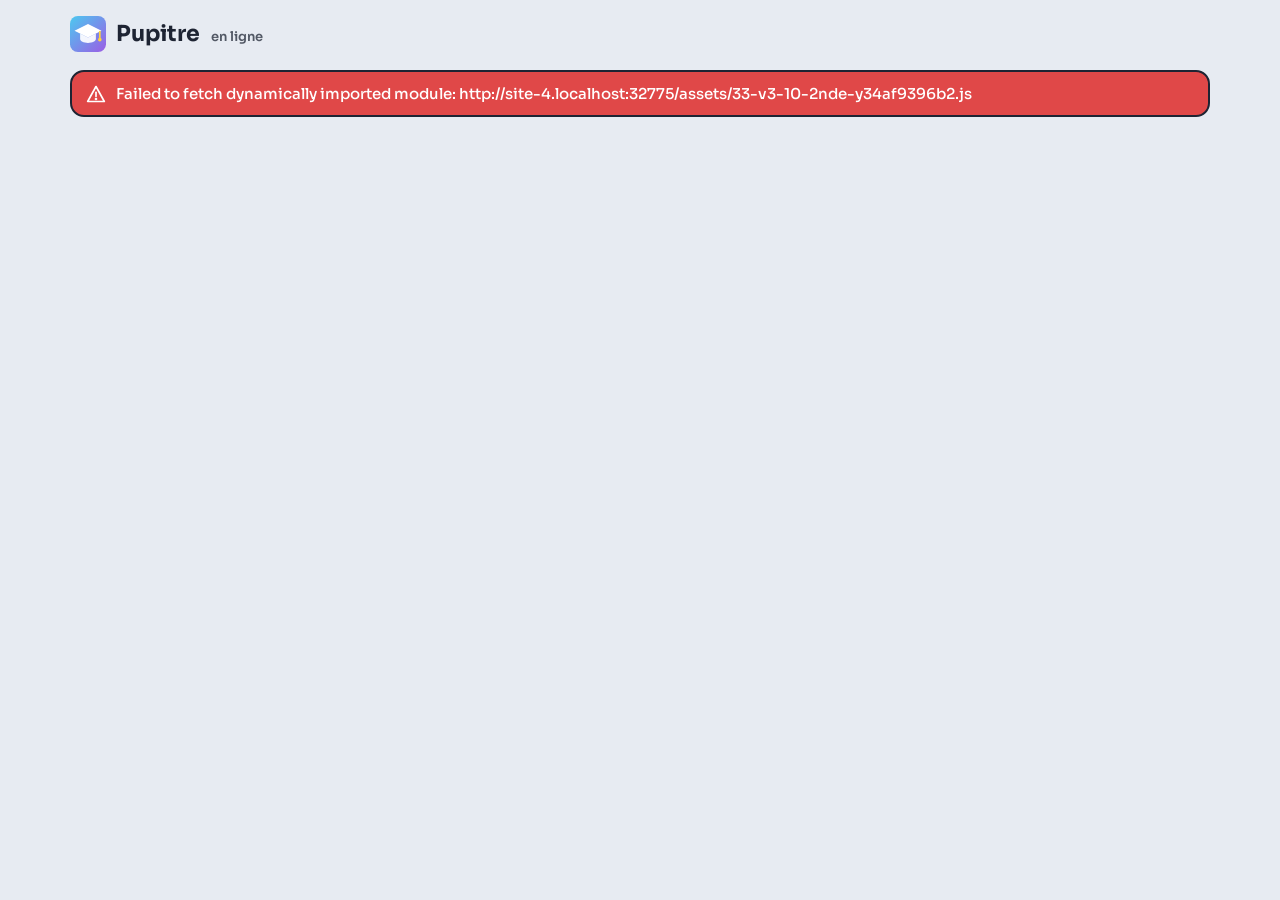
==== commit a808379e: "Notions peu fournies enrichies : français collège, sons CP-CE1, maths primaire et 6e — v3.22.0 Co-Au" ====
--- a/index.html
+++ b/index.html
@@ -13,8 +13,8 @@
     <link rel="apple-touch-icon" href="./apple-touch-icon.png" />
     <link rel="manifest" href="./manifest.webmanifest" />
     <title>Pupitre — révisions du CP à la Terminale</title>
-    <script type="module" crossorigin src="./assets/web-y3171750be4.js"></script>
-    <link rel="stylesheet" crossorigin href="./assets/web-y31cb59362b.css">
+    <script type="module" crossorigin src="./assets/web-y3415317227.js"></script>
+    <link rel="stylesheet" crossorigin href="./assets/web-y34cb59362b.css">
   </head>
   <body>
     <div id="root"></div>
--- a/assets/web-y34cb59362b.css
+++ b/assets/web-y34cb59362b.css
@@ -0,0 +1,30 @@
+@font-face{font-family:Fredoka Variable;font-style:normal;font-display:swap;font-weight:300 700;src:url(./fredoka-hebrew-wght-normal-DdnsCkLr.woff2) format("woff2-variations");unicode-range:U+0307-0308,U+0590-05FF,U+200C-2010,U+20AA,U+25CC,U+FB1D-FB4F}@font-face{font-family:Fredoka Variable;font-style:normal;font-display:swap;font-weight:300 700;src:url(./fredoka-latin-ext-wght-normal-CYrqKuxd.woff2) format("woff2-variations");unicode-range:U+0100-02BA,U+02BD-02C5,U+02C7-02CC,U+02CE-02D7,U+02DD-02FF,U+0304,U+0308,U+0329,U+1D00-1DBF,U+1E00-1E9F,U+1EF2-1EFF,U+2020,U+20A0-20AB,U+20AD-20C0,U+2113,U+2C60-2C7F,U+A720-A7FF}@font-face{font-family:Fredoka Variable;font-style:normal;font-display:swap;font-weight:300 700;src:url(./fredoka-latin-wght-normal-DM6njrJ3.woff2) format("woff2-variations");unicode-range:U+0000-00FF,U+0131,U+0152-0153,U+02BB-02BC,U+02C6,U+02DA,U+02DC,U+0304,U+0308,U+0329,U+2000-206F,U+20AC,U+2122,U+2191,U+2193,U+2212,U+2215,U+FEFF,U+FFFD}:root{--night: #1a1240;--night-2: #221852;--plum: #2c206b;--plum-2: #372a80;--plum-3: #44349a;--ink: #0d0724;--cream: #fff8e7;--text: #fff8e7;--text-2: rgba(255, 248, 231, .74);--text-3: rgba(255, 248, 231, .5);--line: rgba(255, 248, 231, .12);--line-2: rgba(255, 248, 231, .22);--pink: #ff4d8d;--sun: #ffd23f;--mint: #2ee6a6;--sky: #4cc9f0;--tangerine: #ff8a3d;--grape: #9b5de5;--red: #ff5a5f;--blue: #4cc9f0;--green: #2ee6a6;--orange: #ff8a3d;--yellow: #ffd23f;--purple: #9b5de5;--teal: #4cc9f0;--radius: 16px;--radius-lg: 24px;--edge: 3px solid var(--ink);--lift: 0 6px 0 var(--ink);--lift-sm: 0 4px 0 var(--ink);--font: "Fredoka Variable", "Fredoka", ui-rounded, "SF Pro Rounded", system-ui, -apple-system, sans-serif;color-scheme:dark}*{box-sizing:border-box}html,body,#root{height:100%}body{margin:0;color:var(--text);font-family:var(--font);font-size:16px;font-weight:450;line-height:1.4;-webkit-font-smoothing:antialiased;-webkit-tap-highlight-color:transparent;background-color:var(--night);background-image:radial-gradient(rgba(255,248,231,.07) 1.6px,transparent 1.7px),radial-gradient(900px 600px at 0% 0%,rgba(255,77,141,.28),transparent 60%),radial-gradient(900px 600px at 100% 10%,rgba(76,201,240,.22),transparent 60%),radial-gradient(1000px 700px at 50% 120%,rgba(155,93,229,.35),transparent 60%);background-size:28px 28px,auto,auto,auto;background-attachment:fixed}button,input,select,textarea{font:inherit;color:inherit}a{color:var(--sky)}h1,h2,h3,h4{margin:0;letter-spacing:-.01em;font-weight:700;line-height:1.1}::selection{background:#ff4d8d80}:focus-visible{outline:3px solid var(--sun);outline-offset:3px}.card{background:var(--plum);border:var(--edge);border-radius:var(--radius-lg);box-shadow:var(--lift);padding:18px}.card.tight{padding:12px}.card.flat{box-shadow:none}.card-title{font-size:17px;font-weight:650;color:var(--sun);margin-bottom:12px;display:flex;align-items:center;gap:8px;justify-content:space-between}.muted{color:var(--text-2)}.faint{color:var(--text-3)}.small{font-size:14px}.tiny{font-size:12.5px}.mono{font-variant-numeric:tabular-nums}.row{display:flex;align-items:center;gap:10px}.row.wrap{flex-wrap:wrap}.col{display:flex;flex-direction:column;gap:10px}.grow{flex:1;min-width:0}.spacer{flex:1}.center{text-align:center}.hidden{display:none!important}.ellipsis{overflow:hidden;text-overflow:ellipsis;white-space:nowrap}.divider{height:2px;background:var(--line);margin:14px 0;border-radius:2px}.btn{display:inline-flex;align-items:center;justify-content:center;gap:8px;min-height:42px;padding:0 18px;border-radius:14px;border:var(--edge);background:var(--plum-3);box-shadow:var(--lift-sm);font-weight:650;font-size:15px;cursor:pointer;-webkit-user-select:none;user-select:none;transition:transform .07s,box-shadow .07s,background .15s,filter .15s;white-space:nowrap;color:var(--cream)}.btn:hover{filter:brightness(1.1)}.btn:active:not(:disabled){transform:translateY(3px);box-shadow:0 1px 0 var(--ink)}.btn:disabled{opacity:.45;cursor:not-allowed}.btn.primary{background:var(--pink);color:#fff}.btn.success{background:var(--mint);color:var(--ink)}.btn.sun{background:var(--sun);color:var(--ink)}.btn.sky{background:var(--sky);color:var(--ink)}.btn.danger{background:var(--red);color:#fff}.btn.warn{background:var(--tangerine);color:var(--ink)}.btn.ghost{background:transparent;border-color:transparent;box-shadow:none}.btn.ghost:hover{background:#fff8e714;filter:none}.btn.ghost:active{transform:none}.btn.sm{min-height:34px;padding:0 12px;font-size:14px;border-radius:11px}.btn.xs{min-height:28px;padding:0 9px;font-size:13px;border-radius:9px;gap:4px;border-width:2px;box-shadow:0 2px 0 var(--ink)}.btn.xs.ghost,.btn.sm.ghost{box-shadow:none}.btn.lg{min-height:54px;padding:0 26px;font-size:18px;border-radius:16px}.btn.xl{min-height:68px;padding:0 28px;font-size:22px;border-radius:20px;width:100%;box-shadow:var(--lift)}.btn.xl:active:not(:disabled){transform:translateY(5px);box-shadow:0 1px 0 var(--ink)}.btn.icon{padding:0;width:42px}.btn.icon.sm{width:34px}.btn svg{width:20px;height:20px;flex:none}.btn.sm svg,.btn.xs svg{width:16px;height:16px}.input,.select,textarea.input{width:100%;min-height:44px;padding:8px 14px;border-radius:12px;border:var(--edge);background:var(--night);outline:none;font-weight:500;transition:box-shadow .15s}.input::placeholder{color:var(--text-3)}.input:focus,.select:focus{box-shadow:0 0 0 4px #ffd23f73}.input.lg{min-height:60px;font-size:22px;border-radius:16px;padding:10px 18px}.input.code{text-transform:uppercase;letter-spacing:.3em;text-align:center;font-weight:700;font-size:30px}.input.num{width:76px;text-align:center}.label{font-size:14px;color:var(--text-2);font-weight:600;margin-bottom:6px;display:block}.field{display:flex;flex-direction:column}.chip{display:inline-flex;align-items:center;gap:6px;padding:7px 14px;border-radius:999px;background:var(--plum-2);border:2px solid var(--ink);font-size:14px;font-weight:550;cursor:pointer;-webkit-user-select:none;user-select:none;transition:background .15s,transform .07s}.chip:hover{background:var(--plum-3)}.chip:active{transform:scale(.96)}.chip.on{background:var(--sun);color:var(--ink)}.chip .count{font-size:12px;opacity:.6}.badge{display:inline-flex;align-items:center;gap:4px;padding:3px 10px;border-radius:999px;font-size:13px;font-weight:600;background:#fff8e71f;color:var(--text-2);white-space:nowrap}.badge.green{background:var(--mint);color:var(--ink)}.badge.red{background:var(--red);color:#fff}.badge.orange{background:var(--tangerine);color:var(--ink)}.badge.blue{background:var(--sky);color:var(--ink)}.badge.purple{background:var(--grape);color:#fff}.badge.sun{background:var(--sun);color:var(--ink)}.seg{display:inline-flex;background:var(--night);border:2px solid var(--ink);border-radius:14px;padding:4px;gap:3px;flex-wrap:wrap}.seg button{border:0;background:transparent;padding:7px 13px;border-radius:10px;font-weight:600;font-size:14px;color:var(--text-2);cursor:pointer}.seg button.on{background:var(--sky);color:var(--ink)}.switch{position:relative;width:50px;height:30px;flex:none}.switch input{opacity:0;width:0;height:0}.switch span{position:absolute;top:0;right:0;bottom:0;left:0;background:var(--night);border:2px solid var(--ink);border-radius:999px;transition:background .2s;cursor:pointer}.switch span:after{content:"";position:absolute;left:3px;top:2px;width:22px;height:22px;border-radius:50%;background:var(--cream);border:2px solid var(--ink);transition:transform .2s}.switch input:checked+span{background:var(--mint)}.switch input:checked+span:after{transform:translate(19px)}.switch input:focus-visible+span{outline:3px solid var(--sun);outline-offset:2px}.alert{border-radius:14px;padding:11px 14px;font-size:15px;border:2px solid var(--ink);display:flex;gap:10px;align-items:flex-start;font-weight:500}.alert.warn{background:var(--tangerine);color:var(--ink)}.alert.error{background:var(--red);color:#fff}.alert.info{background:var(--sky);color:var(--ink)}.alert.ok{background:var(--mint);color:var(--ink)}.alert svg{width:20px;height:20px;flex:none;margin-top:1px}.toast-wrap{position:fixed;left:50%;bottom:24px;transform:translate(-50%);z-index:100;display:flex;flex-direction:column;gap:8px;align-items:center;pointer-events:none}.toast{background:var(--cream);color:var(--ink);border:var(--edge);box-shadow:var(--lift-sm);padding:10px 18px;border-radius:14px;font-weight:600;font-size:15px;animation:pop-in .25s cubic-bezier(.2,1.4,.4,1);max-width:90vw}.toast.error{background:var(--red);color:#fff}.modal-backdrop{position:fixed;top:0;right:0;bottom:0;left:0;background:#0d0724b3;backdrop-filter:blur(6px);-webkit-backdrop-filter:blur(6px);display:flex;align-items:center;justify-content:center;z-index:50;padding:16px}.modal{background:var(--plum);border:var(--edge);border-radius:var(--radius-lg);box-shadow:0 10px 0 var(--ink);padding:22px;width:min(560px,100%);max-height:90vh;overflow:auto;animation:pop-in .25s cubic-bezier(.2,1.4,.4,1)}.modal h3{margin-bottom:14px;font-size:24px}.timer-bar{height:14px;border-radius:999px;background:var(--night);border:2px solid var(--ink);overflow:hidden}.timer-bar>div{height:100%;background:var(--mint);border-radius:999px;transition:width .25s linear,background .3s}.timer-bar.low>div{background:var(--red)}.timer-num{font-variant-numeric:tabular-nums;font-weight:700}.ring{position:relative;display:inline-grid;place-items:center;flex:none}.ring svg{transform:rotate(-90deg);display:block}.ring .num{position:absolute;font-weight:700;font-variant-numeric:tabular-nums}.ring.low .num{color:var(--red);animation:throb 1s ease-in-out infinite}.table{width:100%;border-collapse:collapse;font-size:15px}.table th{text-align:left;font-size:13px;color:var(--text-3);font-weight:600;padding:6px 8px;border-bottom:2px solid var(--line)}.table td{padding:8px;border-bottom:1px solid var(--line);vertical-align:middle}.table tr:last-child td{border-bottom:0}.dot{width:10px;height:10px;border-radius:50%;display:inline-block;flex:none}.dot.on{background:var(--mint);box-shadow:0 0 0 3px #2ee6a640}.dot.off{background:var(--text-3)}.avatar{display:inline-grid;place-items:center;flex:none;border-radius:50%;background:var(--cream);border:2.5px solid var(--ink);line-height:1;box-shadow:0 3px 0 var(--ink)}.avatar.off{filter:grayscale(1);opacity:.55}.avatar-grid{display:grid;grid-template-columns:repeat(6,1fr);gap:8px}.avatar-grid button{aspect-ratio:1;border-radius:16px;border:2.5px solid var(--ink);background:var(--plum-2);font-size:28px;cursor:pointer;display:grid;place-items:center;transition:transform .1s,background .15s}.avatar-grid button:active{transform:scale(.9)}.avatar-grid button.on{background:var(--sun);transform:scale(1.08);box-shadow:0 4px 0 var(--ink)}.avatar-grid button.taken{opacity:.35}.crowd{display:flex;flex-wrap:wrap;gap:10px;justify-content:center}.crowd .who{display:flex;flex-direction:column;align-items:center;gap:4px;width:74px;font-size:13px;font-weight:600;animation:pop-in .35s cubic-bezier(.2,1.4,.4,1) both}.crowd .who span:last-child{max-width:74px;overflow:hidden;text-overflow:ellipsis;white-space:nowrap}.bob{animation:bob 2.4s ease-in-out infinite}.choices{display:grid;grid-template-columns:1fr 1fr;gap:14px}.choice{position:relative;display:flex;align-items:center;gap:14px;text-align:left;min-height:78px;padding:14px 18px;border-radius:20px;border:var(--edge);box-shadow:var(--lift);cursor:pointer;font-weight:650;font-size:19px;color:var(--ink);transition:transform .07s,box-shadow .07s,opacity .25s,filter .25s}.choice .shape{width:34px;height:34px;flex:none;display:grid;place-items:center}.choice .shape svg{width:30px;height:30px;fill:var(--ink)}.choice:active:not(:disabled){transform:translateY(5px);box-shadow:0 1px 0 var(--ink)}.choice.c0{background:var(--sky)}.choice.c1{background:var(--tangerine)}.choice.c2{background:var(--mint)}.choice.c3{background:var(--pink)}.choice.c4{background:var(--grape);color:#fff}.choice.c4 .shape svg{fill:#fff}.choice.c5{background:var(--sun)}.choice.dim{opacity:.28;filter:saturate(.3);box-shadow:0 2px 0 var(--ink);transform:translateY(4px)}.choice.correct{animation:wiggle .6s ease-in-out;outline:5px solid var(--cream);outline-offset:3px}.choice .count{margin-left:auto;font-size:17px;background:var(--ink);color:var(--cream);padding:2px 12px;border-radius:999px}.choice:disabled{cursor:default}@keyframes pop-in{0%{opacity:0;transform:scale(.6)}to{opacity:1;transform:none}}@keyframes bob{0%,to{transform:translateY(0) rotate(-4deg)}50%{transform:translateY(-8px) rotate(4deg)}}@keyframes wiggle{0%,to{transform:rotate(0)}20%{transform:rotate(-3deg) scale(1.04)}40%{transform:rotate(3deg) scale(1.04)}60%{transform:rotate(-2deg)}80%{transform:rotate(1deg)}}@keyframes shake{0%,to{transform:translate(0)}20%,60%{transform:translate(-10px)}40%,80%{transform:translate(10px)}}@keyframes throb{0%,to{transform:scale(1)}50%{transform:scale(1.15)}}@keyframes count-pop{0%{opacity:0;transform:scale(2.4) rotate(-12deg)}25%{opacity:1;transform:scale(1) rotate(3deg)}80%{opacity:1;transform:scale(.95)}to{opacity:0;transform:scale(.6)}}@keyframes rise{0%{opacity:0;transform:translateY(24px)}to{opacity:1;transform:none}}@keyframes eq{0%,to{height:30%}50%{height:100%}}.shake{animation:shake .5s ease-in-out}.rise{animation:rise .4s cubic-bezier(.2,1.2,.4,1) both}.ready{position:fixed;top:0;right:0;bottom:0;left:0;z-index:45;display:grid;place-items:center;text-align:center;background:radial-gradient(circle at center,#ff4d8d73,#1a1240f0 60%)}.ready.inline{position:relative;inset:auto;background:none;z-index:auto;min-height:50vh}.ready .n{font-size:min(48vw,320px);font-weight:700;line-height:1;color:var(--sun);-webkit-text-stroke:8px var(--ink);paint-order:stroke fill;text-shadow:0 14px 0 var(--ink);animation:count-pop 1s ease-out both}.ready .lbl{font-size:26px;font-weight:650;margin-top:8px}.autobar{display:flex;align-items:center;gap:10px;font-weight:600;font-size:15px}.autobar .track{flex:1;height:10px;border-radius:999px;background:var(--night);border:2px solid var(--ink);overflow:hidden}.autobar .track>div{height:100%;background:var(--sun)}.host-shell{min-height:100%;display:flex;flex-direction:column}.topbar{position:sticky;top:0;z-index:20;display:flex;align-items:center;gap:14px;padding:10px 20px;background:#1a1240db;backdrop-filter:blur(14px);-webkit-backdrop-filter:blur(14px);border-bottom:var(--edge)}.brand{display:flex;align-items:center;gap:10px;font-weight:700;font-size:22px}.brand img{width:36px;height:36px}.brand small{font-weight:500;color:var(--text-3);font-size:14px}.host-main{flex:1;padding:22px;max-width:1500px;width:100%;margin:0 auto}.grid-2{display:grid;grid-template-columns:minmax(0,1fr) 390px;gap:22px;align-items:start}.grid-cards{display:grid;grid-template-columns:repeat(auto-fill,minmax(230px,1fr));gap:14px}.mode-card{text-align:left;border:var(--edge);background:var(--plum-2);border-radius:20px;padding:14px;cursor:pointer;display:flex;gap:12px;box-shadow:var(--lift-sm);transition:transform .08s,background .15s}.mode-card:hover{background:var(--plum-3)}.mode-card:active{transform:translateY(3px);box-shadow:0 1px 0 var(--ink)}.mode-card.on{background:var(--cream);color:var(--ink)}.mode-card.on p{color:#0d0724b3}.mode-card .ic{width:46px;height:46px;border-radius:14px;display:grid;place-items:center;flex:none;border:2.5px solid var(--ink)}.mode-card .ic svg{width:24px;height:24px;color:var(--ink)}.mode-card h4{font-size:18px;margin-bottom:3px}.mode-card p{margin:0;font-size:14px;color:var(--text-2)}.qr-box{background:#fff;padding:12px;border-radius:20px;display:inline-block;border:var(--edge);box-shadow:var(--lift);flex:none}.qr-box img{display:block;width:240px;height:240px;image-rendering:pixelated}.qr-box.sm img{width:170px;height:170px}.qr-label{text-align:center;font-weight:650;margin-top:10px;font-size:16px}.step-num{display:inline-grid;place-items:center;width:30px;height:30px;border-radius:50%;background:var(--sun);color:var(--ink);border:2px solid var(--ink);font-weight:700;margin-right:6px}.big-code{font-size:72px;font-weight:700;letter-spacing:.12em;line-height:1;color:var(--sun);-webkit-text-stroke:3px var(--ink);paint-order:stroke fill;text-shadow:0 6px 0 var(--ink)}.url-pill{background:var(--night);border:2px solid var(--ink);padding:8px 14px;border-radius:12px;font-size:17px;font-weight:600;word-break:break-all}.player-tile{display:flex;align-items:center;gap:10px;padding:8px 10px;background:var(--plum-2);border-radius:14px;border:2px solid var(--ink)}.question-hero{font-size:clamp(26px,2.8vw,40px);font-weight:650;line-height:1.2}.answer-row{display:grid;grid-template-columns:30px minmax(110px,1fr) minmax(120px,2fr) auto;gap:10px;align-items:center;padding:8px 10px;border-radius:14px;background:var(--plum-2);border:2px solid var(--ink)}.answer-row.review{background:#ff8a3d40}.answer-field{display:flex;align-items:center;gap:6px;flex-wrap:wrap}.controls-bar{display:flex;gap:12px;flex-wrap:wrap;align-items:center}.lb-row{display:grid;grid-template-columns:30px auto 1fr auto;align-items:center;gap:10px;padding:7px 10px;border-radius:14px}.lb-row:nth-child(odd){background:#fff8e70d}.lb-rank{font-weight:700;color:var(--text-3);text-align:center;font-variant-numeric:tabular-nums;font-size:17px}.lb-row.r1 .lb-rank{color:var(--sun)}.lb-row.r2 .lb-rank{color:#d9d4ff}.lb-row.r3 .lb-rank{color:var(--tangerine)}.lb-score{font-weight:700;font-variant-numeric:tabular-nums;font-size:19px}.lb-row.me{background:#ffd23f2e;outline:2px solid var(--sun)}.streak{font-size:13px;font-weight:700;color:var(--tangerine);white-space:nowrap}.audio-panel{background:var(--grape);border:var(--edge);border-radius:20px;padding:16px;box-shadow:var(--lift-sm)}.audio-progress{height:10px;border-radius:999px;background:#0d072466;overflow:hidden}.audio-progress>div{height:100%;background:var(--cream);transition:width .2s linear}.eq{display:inline-flex;gap:3px;align-items:flex-end;height:20px}.eq i{width:5px;background:currentColor;border-radius:3px;animation:eq .9s ease-in-out infinite}.eq i:nth-child(2){animation-delay:.2s}.eq i:nth-child(3){animation-delay:.4s}.eq i:nth-child(4){animation-delay:.1s}.eq.paused i{animation-play-state:paused}.reveal-box{background:var(--mint);color:var(--ink);border:var(--edge);border-radius:20px;padding:14px 18px;box-shadow:var(--lift-sm)}.reveal-box .ans{font-size:28px;font-weight:700}.reveal-box .muted,.reveal-box .faint{color:#0d0724b3}.secret{filter:blur(10px);transition:filter .2s;cursor:pointer;-webkit-user-select:none;user-select:none}.podium{display:flex;justify-content:center;align-items:flex-end;gap:14px;margin:14px 0 20px}.podium .step{width:150px;text-align:center}.podium .block{border-radius:16px 16px 0 0;border:var(--edge);border-bottom:0;display:flex;align-items:flex-start;justify-content:center;padding-top:10px;font-size:38px;font-weight:700;color:var(--ink)}.podium .p1 .block{height:160px;background:var(--sun)}.podium .p2 .block{height:116px;background:var(--sky)}.podium .p3 .block{height:84px;background:var(--tangerine)}.podium .name{font-weight:700;font-size:18px;margin:6px 0 2px}.podium .pts{color:var(--text-2);font-size:15px;margin-bottom:8px}.podium .step .avatar{animation:bob 2.4s ease-in-out infinite}.tabs{display:flex;gap:6px}.tabs button{background:transparent;border:2px solid transparent;padding:7px 14px;border-radius:12px;font-weight:600;color:var(--text-2);cursor:pointer;font-size:15px}.tabs button.on{background:var(--cream);color:var(--ink);border-color:var(--ink)}.dropzone{border:3px dashed var(--line-2);border-radius:18px;padding:20px;text-align:center;color:var(--text-2);cursor:pointer;transition:border-color .15s,background .15s}.dropzone.over{border-color:var(--sun);background:#ffd23f1a}.players-inline>.card{border:0;padding:0;background:none;box-shadow:none}@media(max-width:1100px){.grid-2{grid-template-columns:minmax(0,1fr)}}.player-shell{min-height:100%;display:flex;flex-direction:column;padding:max(14px,env(safe-area-inset-top)) 16px max(16px,env(safe-area-inset-bottom));max-width:560px;margin:0 auto}.player-head{display:flex;align-items:center;gap:10px;margin-bottom:14px}.player-body{flex:1;display:flex;flex-direction:column;gap:16px}.player-body .choices{grid-template-columns:1fr;gap:12px}.player-body .choice{min-height:74px;font-size:21px}.big-state{flex:1;display:flex;flex-direction:column;align-items:center;justify-content:center;text-align:center;gap:14px;padding:20px 0}.big-state h2{font-size:30px}.logo-title{font-size:52px;font-weight:700;color:var(--sun);-webkit-text-stroke:3px var(--ink);paint-order:stroke fill;text-shadow:0 6px 0 var(--ink);transform:rotate(-3deg);display:inline-block}.result-card{border-radius:26px;padding:22px;text-align:center;border:var(--edge);box-shadow:var(--lift)}.result-card.ok{background:var(--mint);color:var(--ink)}.result-card.ko,.result-card.mid{background:var(--tangerine);color:var(--ink)}.result-card.none{background:var(--plum)}.result-card .pts{font-size:64px;font-weight:700;line-height:1;animation:pop-in .4s cubic-bezier(.2,1.6,.4,1) both .15s}.result-card .verdict{font-size:26px;font-weight:700}.locked{background:var(--plum);border:var(--edge);border-radius:24px;box-shadow:var(--lift);padding:22px;text-align:center}.conn-banner{position:fixed;top:0;left:0;right:0;z-index:60;background:var(--tangerine);color:var(--ink);font-weight:700;text-align:center;padding:calc(env(safe-area-inset-top) + 6px) 12px 6px;font-size:15px;border-bottom:var(--edge)}.pause-overlay{position:fixed;top:0;right:0;bottom:0;left:0;background:#1a1240eb;backdrop-filter:blur(8px);-webkit-backdrop-filter:blur(8px);z-index:40;display:flex;align-items:center;justify-content:center;flex-direction:column;gap:12px;text-align:center}.score-pill{background:var(--sun);color:var(--ink);border:2px solid var(--ink);border-radius:999px;padding:4px 12px;font-weight:700;font-variant-numeric:tabular-nums;box-shadow:0 3px 0 var(--ink)}.screen-shell{min-height:100%;padding:4vh 5vw;display:flex;flex-direction:column;gap:3vh}.screen-shell .question-hero{font-size:clamp(34px,4.6vw,80px)}.screen-shell .choice{font-size:clamp(22px,2.4vw,42px);min-height:13vh}.screen-shell .choice .shape,.screen-shell .choice .shape svg{width:52px;height:52px}.screen-shell .qr-box img{width:min(36vh,380px);height:min(36vh,380px)}.screen-big{font-size:clamp(44px,6.5vw,120px);font-weight:700;line-height:1.02;color:var(--sun);-webkit-text-stroke:4px var(--ink);paint-order:stroke fill;text-shadow:0 8px 0 var(--ink)}#confetti{position:fixed;top:0;right:0;bottom:0;left:0;pointer-events:none;z-index:90}@media(prefers-reduced-motion:reduce){*,*:before,*:after{animation:none!important;transition:none!important}}.avatar-tabs{display:flex;gap:8px;overflow-x:auto;padding:2px 2px 6px;scrollbar-width:none;-webkit-overflow-scrolling:touch}.avatar-tabs::-webkit-scrollbar{display:none}.avatar-tabs .chip{flex:none}.avatar-grid.scroll{max-height:300px;overflow-y:auto;padding:4px;margin:-4px;overscroll-behavior:contain}.podium .step,.podium .who-top{display:flex;flex-direction:column;align-items:center}.podium .step.empty .block{opacity:.25}.podium .block{width:100%}.podium.big{gap:2.5vw;margin:2vh 0 0;width:100%}.podium.big .step{width:min(22vw,360px);animation:rise .7s cubic-bezier(.2,1.3,.4,1) both}.podium.big .name{font-size:clamp(26px,2.6vw,48px);margin-top:1.2vh;max-width:100%}.podium.big .pts{font-size:clamp(20px,1.8vw,32px);font-weight:650;color:var(--cream);margin-bottom:1.5vh}.podium.big .block{font-size:clamp(60px,7vw,130px);border-width:5px;border-radius:28px 28px 0 0;padding-top:1.5vh;box-shadow:inset 0 -14px #0d072426}.podium.big .p1 .block{height:30vh}.podium.big .p2 .block{height:21vh}.podium.big .p3 .block{height:14vh}.podium.big.crowded .p1 .block{height:20vh}.podium.big.crowded .p2 .block{height:14vh}.podium.big.crowded .p3 .block{height:9vh}.podium.big.crowded .block{font-size:clamp(44px,5vw,90px)}.podium-floor{width:min(80vw,1300px);height:10px;background:var(--ink);border-radius:6px}.awards{display:grid;grid-template-columns:repeat(auto-fit,minmax(240px,1fr));gap:2vw;width:min(92vw,1500px)}.award{background:var(--plum);border:var(--edge);border-radius:24px;box-shadow:var(--lift);padding:18px 22px;display:flex;align-items:center;gap:16px;animation:rise .6s cubic-bezier(.2,1.3,.4,1) both}.award .ico{font-size:clamp(36px,3vw,56px);line-height:1}.award .lbl{color:var(--sun);font-weight:650;font-size:clamp(16px,1.3vw,22px)}.award .val{font-weight:700;font-size:clamp(22px,1.9vw,34px);line-height:1.15}.award .sub{color:var(--text-2);font-size:clamp(15px,1.1vw,19px)}.rest-grid{display:grid;grid-template-columns:repeat(auto-fill,minmax(280px,1fr));gap:12px;width:min(92vw,1500px)}.rest-grid .lb-row{background:var(--plum);border:2px solid var(--ink);font-size:clamp(18px,1.4vw,24px)}.chip.sm{font-size:14px;padding:4px 10px}.grade-chip{min-width:64px;justify-content:center;font-weight:700}.seg.wrap-seg{flex-wrap:wrap;height:auto}.source-grid{display:grid;grid-template-columns:repeat(auto-fill,minmax(190px,1fr));gap:10px}.source-card{display:flex;flex-direction:column;gap:4px;text-align:left;cursor:pointer;background:var(--plum);color:var(--text);border:var(--edge);border-radius:var(--radius);padding:12px 14px;box-shadow:var(--lift-sm);font:inherit;transition:transform .08s}.source-card span{font-size:14px;color:var(--text-2)}.source-card.on{background:var(--sun);color:var(--ink)}.source-card.on span{color:#0d0724bf}.source-card:active{transform:translateY(2px);box-shadow:0 2px 0 var(--ink)}.grade-badge{display:inline-flex;align-items:center;justify-content:center;min-width:38px;padding:2px 8px;border-radius:999px;font-weight:800;font-size:13px;background:var(--cream);color:var(--ink);border:2px solid var(--ink)}.slot-grid{display:grid;grid-template-columns:repeat(auto-fit,minmax(260px,1fr));gap:12px}.slot{background:var(--plum);border:var(--edge);border-radius:var(--radius);padding:14px;box-shadow:var(--lift-sm);display:flex;flex-direction:column;gap:8px}.slot .prompt{font-size:19px;font-weight:650;line-height:1.25}.slot .ans{font-size:20px;font-weight:800;color:var(--mint)}.screen-shell .slot .prompt{font-size:clamp(20px,1.8vw,32px)}.screen-shell .slot .ans{font-size:clamp(22px,2vw,36px)}.method-box{margin-top:8px;padding:10px 12px;border-radius:12px;background:#ffd23f1f;border:2px dashed rgba(255,210,63,.55);font-size:15px}.method-box b{color:var(--sun)}.recap-list{display:flex;flex-direction:column;gap:10px}.recap-item{background:var(--plum);border:var(--edge);border-radius:var(--radius);padding:12px 14px;display:flex;flex-direction:column;gap:6px}.recap-item.ok{border-color:var(--mint)}.recap-item.ko{border-color:var(--tangerine)}.recap-item .q{font-weight:650}.recap-item .a{color:var(--mint);font-weight:700}.mastery{display:inline-flex;align-items:center;gap:4px;padding:2px 8px;border-radius:999px;font-size:12px;font-weight:700;border:2px solid var(--ink)}.mastery.acquis{background:var(--mint);color:var(--ink)}.mastery.en-cours{background:var(--sun);color:var(--ink)}.mastery.a-revoir{background:var(--tangerine);color:var(--ink)}.mastery.nouveau{background:var(--plum-3);color:var(--cream)}.bars{display:flex;align-items:flex-end;gap:4px;height:90px;padding:6px 0}.bars>div{flex:1;min-width:6px;max-width:26px;border-radius:6px 6px 2px 2px;background:var(--sky);border:2px solid var(--ink);position:relative}.bars>div.low{background:var(--tangerine)}.bars>div.high{background:var(--mint)}.meter{height:10px;border-radius:99px;background:var(--night);border:2px solid var(--ink);overflow:hidden}.meter>div{height:100%;background:var(--mint)}.profile-row{display:grid;grid-template-columns:1fr auto auto auto;gap:12px;align-items:center;padding:10px 12px;border-radius:14px;cursor:pointer;border:2px solid transparent}.profile-row:hover{background:var(--plum-2)}.profile-row.on{background:var(--plum-2);border-color:var(--sun)}.num-answer{display:flex;align-items:center;gap:10px}.num-answer .input{flex:1;text-align:center;font-size:26px;font-weight:700}.num-answer .unit{font-size:22px;font-weight:700;color:var(--text-2)}.coop-meter{display:flex;flex-direction:column;gap:6px;align-items:center}.coop-meter .meter{width:100%;height:18px}.qedit-grid{display:grid;grid-template-columns:1fr 1fr;gap:12px}@media(max-width:800px){.qedit-grid{grid-template-columns:1fr}}.choices.tf .choice{min-height:120px;font-size:30px;justify-content:center}.chart svg,.fr-map svg{width:100%;height:auto;display:block}.chart{background:var(--night-2);border:2px solid var(--ink);border-radius:14px;padding:6px}.chart.big{max-width:900px}.ch-title{fill:var(--cream);font-weight:700;font-size:20px}.ch-axis,.ch-label{fill:var(--text-2);font-size:15px}.ch-val{fill:var(--cream);font-size:15px;font-weight:700}.ch-grid{stroke:var(--line);stroke-width:1}.ch-bar{fill:var(--sky);stroke:var(--ink);stroke-width:2}.ch-line{fill:none;stroke:var(--sun);stroke-width:4;stroke-linejoin:round}.ch-dot{fill:var(--sun);stroke:var(--ink);stroke-width:2}.fr-map{max-width:520px;width:100%;align-self:center}.fr-map.big{max-width:640px}.map-land{fill:var(--plum-3);stroke:var(--cream);stroke-width:4;stroke-linejoin:round}.map-pt .dot{fill:var(--sun);stroke:var(--ink);stroke-width:4;transition:r .15s}.map-pt .letter{fill:var(--ink);font-weight:800;font-size:30px;pointer-events:none}.map-pt .name{fill:var(--cream);font-weight:700;font-size:38px;paint-order:stroke;stroke:var(--ink);stroke-width:6px;pointer-events:none}.map-pt.picked .dot{fill:var(--sky)}.map-pt.good .dot{fill:var(--mint)}.map-pt.bad .dot{fill:var(--tangerine)}.map-pt.dim{opacity:.45}.match-row{display:grid;grid-template-columns:minmax(0,1fr) minmax(0,1.2fr);gap:10px;align-items:center}.match-left{font-weight:650;background:var(--plum);border:2px solid var(--ink);border-radius:12px;padding:10px 12px}.match-preview{display:grid;grid-template-columns:1fr 1fr;gap:12px}.order-row{display:flex;align-items:center;gap:10px;background:var(--plum);border:2px solid var(--ink);border-radius:14px;padding:8px 10px;font-weight:600}.order-num{width:30px;height:30px;flex:none;border-radius:50%;display:grid;place-items:center;background:var(--sun);color:var(--ink);font-weight:800}.fix-words{display:flex;flex-wrap:wrap;gap:8px}.fix-word{font:inherit;font-size:20px;padding:6px 10px;border-radius:10px;border:2px solid var(--ink);background:var(--plum);color:var(--cream);cursor:pointer}.fix-word.on{background:var(--tangerine);color:var(--ink);text-decoration:line-through}span.fix-word{cursor:default}.fix-word.bad{background:var(--tangerine);color:var(--ink)}.step-row{display:flex;flex-direction:column;gap:6px}.step-q{font-size:17px}.steps-preview{margin:0;padding-left:22px;display:flex;flex-direction:column;gap:4px}.kbd{margin-left:auto;font:inherit;font-size:13px;font-weight:800;padding:2px 8px;border-radius:6px;background:#0d072459}.solo-shell{max-width:1180px;margin:0 auto;padding:16px 20px 40px;display:flex;flex-direction:column;gap:18px;min-height:100%}.solo-top{display:flex;align-items:center;gap:12px;flex-wrap:wrap}.brand small{font-size:13px;font-weight:600;color:var(--text-2);margin-left:6px}.profile-grid{display:grid;grid-template-columns:repeat(auto-fill,minmax(170px,1fr));gap:14px}.profile-card{position:relative;display:flex;flex-direction:column;align-items:center;gap:8px;background:var(--plum);border:var(--edge);border-radius:var(--radius-lg);box-shadow:var(--lift-sm);padding:18px 12px;color:var(--text);font:inherit}.profile-card>.btn{position:absolute;top:6px;right:6px}.profile-card.add{cursor:pointer;justify-content:center;border-style:dashed;color:var(--text-2);min-height:170px}.profile-pick{all:unset;cursor:pointer;display:flex;flex-direction:column;align-items:center;gap:8px;font-size:20px}.solo-play{display:flex;flex-direction:column;gap:14px;max-width:860px;width:100%;margin:0 auto}.solo-question .question-hero{font-size:clamp(24px,3vw,34px)}.progress-bar{height:10px;border-radius:99px;background:var(--night);border:2px solid var(--ink);overflow:hidden}.progress-bar>div{height:100%;background:var(--mint);transition:width .3s}.solo-setup{align-items:start}@media(max-width:700px){.solo-shell{padding:10px 12px 30px}.solo-top .tabs{order:3;width:100%;overflow-x:auto}}.screen-shell .fr-map.big{max-width:min(640px,52vh)}.screen-shell .chart.big{max-width:min(900px,90vh)}.reveal-box .ans.long{font-size:20px;line-height:1.35}.avatar-grid.scroll.wide{grid-template-columns:repeat(auto-fill,minmax(64px,1fr));max-height:340px;gap:10px}.avatar-grid.scroll.wide button{font-size:34px}.solo-top .tabs{flex-wrap:wrap}.solo-top .tabs button{display:inline-flex;align-items:center;gap:6px}.solo-top .who{gap:8px}.dash{display:flex;flex-direction:column;gap:18px}.dash-hello{display:flex;gap:18px;align-items:center}.dash-title{font-size:clamp(28px,4vw,40px)}.dash-grid{display:grid;grid-template-columns:repeat(auto-fit,minmax(min(100%,300px),1fr));gap:18px;align-items:start}.goal{display:flex;flex-direction:column;gap:6px;max-width:560px}.goal-meter{height:18px}.goal-meter>div{background:repeating-linear-gradient(45deg,var(--sun) 0 12px,color-mix(in srgb,var(--sun) 80%,#000) 12px 24px)}.week{display:grid;grid-template-columns:repeat(7,minmax(0,46px));gap:6px}.wday{display:flex;flex-direction:column;align-items:center;gap:4px;font-size:12px;color:var(--text-3)}.wday i{width:100%;aspect-ratio:1;max-width:40px;border-radius:10px;display:grid;place-items:center;background:var(--night-2);border:2px solid var(--line-2);color:#fff;font-style:normal}.wday.done i{background:var(--mint);border-color:transparent}.wday.today span{color:var(--text);font-weight:700}.wday.today i{border:2px dashed var(--title)}.wday.future i{opacity:.45}.streak-line{color:var(--text-2)}.meter.thin{height:6px;border-width:0;background:var(--line)}.meter.thin>div{border-radius:99px}.xp-meter{height:14px}.xp-meter>div{background:linear-gradient(90deg,var(--sky),var(--grape))}.badge-row{display:flex;align-items:center;gap:10px}.badge-ico{width:34px;height:34px;flex:none;border-radius:50%;display:grid;place-items:center;background:color-mix(in srgb,var(--accent) 22%,transparent);color:var(--text);border:2px solid var(--accent)}.bons-points{display:grid;grid-template-columns:repeat(5,minmax(0,1fr));gap:6px}.bon-point{aspect-ratio:1.6;border-radius:6px;border:2px dashed var(--line-2);display:grid;place-items:center;font-size:9px;font-weight:800;letter-spacing:.06em;text-align:center}.bon-point.on{border:2px solid #b5452f;background:linear-gradient(135deg,#ffe08a,#ffc93c);color:#8a2b1a;transform:rotate(-2deg)}.bon-point.on:nth-child(2n){transform:rotate(2deg)}.upcoming{display:grid;grid-template-columns:repeat(7,minmax(0,1fr));gap:6px;align-items:end;height:84px}.up-bar{width:100%;border-radius:4px;background:var(--plum-3)}.up-bar[data-today="1"]{background:var(--sun)}.mascot{flex:none}.gommettes{display:flex;flex-wrap:wrap;gap:6px}.gommette{width:26px;height:26px;border-radius:50%;background:var(--plum-3);display:grid;place-items:center}.gommette.now{background:transparent;border:2.5px dashed var(--title)}.gommette.ok{background:var(--mint)}.gommette.ok:after{content:"★";color:#fff;font-size:15px;line-height:1}.gommette:nth-child(3n+2).ok{background:var(--sky)}.gommette:nth-child(3n).ok{background:#e86a5b}.gommette.ko{background:var(--line-2)}.gommette.done{background:var(--sky)}.play-bar{display:flex;align-items:center;gap:10px;flex-wrap:wrap}.play-count{font-size:16px}.exam-title{font-weight:700}.exam-clock{font-size:17px;font-variant-numeric:tabular-nums;gap:6px}.rate-row{display:grid;grid-template-columns:repeat(3,minmax(0,1fr));gap:10px}.rate-row .btn{white-space:normal;text-align:center;line-height:1.15;padding:8px 10px}.rate-row .kbd{margin-left:4px}.dictation-bar .btn{min-height:52px}.exam-note{font-size:clamp(64px,12vw,110px)!important}.exam-note small{font-size:.4em}.lesson{background:var(--plum-2);border:2px solid var(--line-2);border-radius:var(--radius);padding:14px 16px;display:flex;flex-direction:column;gap:8px}.lesson.compact{font-size:15px}.lesson-head{display:flex;align-items:center;justify-content:space-between;gap:8px}.lesson h3{font-size:19px;font-family:var(--head-font, inherit);color:var(--title, var(--sun))}.lesson ul{margin:0;padding-left:20px;display:flex;flex-direction:column;gap:5px;line-height:1.45}.lesson-ex{margin:2px 0 0;color:var(--text-2)}.lesson-method{border-left:4px solid var(--sun);padding:4px 0 4px 10px}.lesson-sub{font-size:13px;font-weight:700;color:var(--text-3);text-transform:uppercase;letter-spacing:.06em}.lesson-facts{color:var(--text-2)}.lessons{display:flex;flex-direction:column;gap:16px}.lessons-grid{display:grid;grid-template-columns:minmax(240px,340px) minmax(0,1fr);gap:16px;align-items:start}.lessons-list{display:flex;flex-direction:column;gap:4px;padding:8px;max-height:70vh;overflow-y:auto}.lesson-item{all:unset;box-sizing:border-box;display:flex;align-items:center;gap:8px;padding:9px 10px;border-radius:10px;cursor:pointer}.lesson-item:hover{background:var(--plum-2)}.lesson-item.on{background:var(--plum-3)}.lesson-item:focus-visible{outline:3px solid var(--sun)}.sm-select{width:auto;min-height:34px;padding:4px 10px;font-size:14px}.parent-report{display:flex;flex-direction:column;gap:16px}.pr-head{display:flex;align-items:baseline;justify-content:space-between;flex-wrap:wrap;gap:8px}.pr-head h2{font-size:28px;font-family:var(--head-font, inherit)}.kpis{display:grid;grid-template-columns:repeat(auto-fit,minmax(min(100%,170px),1fr));gap:12px}.kpi{background:var(--plum);border:var(--edge);border-radius:var(--radius);padding:12px 14px;display:flex;flex-direction:column;gap:2px}.kpi span{font-size:13px;color:var(--text-3);font-weight:600}.kpi b{font-size:26px;font-variant-numeric:tabular-nums}.kpi small{color:var(--text-2);font-size:12.5px}.pr-grid{display:grid;grid-template-columns:repeat(auto-fit,minmax(min(100%,340px),1fr));gap:16px;align-items:start}.heat{display:grid;grid-template-rows:repeat(7,14px);grid-auto-flow:column;grid-auto-columns:14px;gap:4px}.heat i{border-radius:3px;background:var(--line)}.heat i.l1{background:color-mix(in srgb,var(--mint) 45%,transparent)}.heat i.l2{background:color-mix(in srgb,var(--mint) 75%,transparent)}.heat i.l3{background:var(--mint)}.heat i.future{background:transparent;border:1px dashed var(--line)}.mbar{display:inline-block;height:8px;border-radius:4px;background:var(--sky);vertical-align:middle;margin-right:4px}.table{min-width:0}.card:has(>.table){overflow-x:auto}@media(max-width:860px){.lessons-grid{grid-template-columns:1fr}.lessons-list{max-height:260px}}@media(max-width:700px){.solo-top{gap:8px}.solo-top .tabs{order:3;width:100%;flex-wrap:nowrap;overflow-x:auto;scrollbar-width:none}.solo-top .tabs::-webkit-scrollbar{display:none}.solo-top .tabs button{flex:none;padding:7px 10px}.solo-top .who-name{max-width:90px;overflow:hidden;text-overflow:ellipsis;white-space:nowrap}.dash-hello{flex-direction:column;align-items:flex-start}.dash-hello .mascot{width:64px;height:72px}.week{grid-template-columns:repeat(7,minmax(0,1fr))}.rate-row{grid-template-columns:1fr}.rate-row .btn{min-height:48px}.choices{grid-template-columns:1fr}.question-hero{overflow-wrap:anywhere}.grid-2{gap:14px}.seg{max-width:100%}.seg button{padding:7px 10px}.kpi b{font-size:22px}.play-bar .btn.ghost{padding:0 8px}}@media(max-width:420px){.solo-shell{padding:8px 10px 26px}.brand{font-size:19px}.brand small{display:none}.solo-top .tabs button span{font-size:14px}}.grid-2>*{min-width:0}.recap-item,.reveal-box,.lesson{overflow-wrap:anywhere}.mono{white-space:nowrap}@media(hover:none){.kbd{display:none}}.gommette{background:color-mix(in srgb,var(--ink) 14%,var(--desk, var(--plum-3)))}.listen-btn{font-weight:700}.print-only{display:none}.search-results{display:flex;flex-direction:column;gap:4px;max-height:360px;overflow-y:auto}.search-results .lesson-item{display:flex;align-items:center;gap:10px}@media print{html,body{background:#fff!important}#root{zoom:1!important}body:has(.print-area) *{visibility:hidden}body:has(.print-area) .print-area,body:has(.print-area) .print-area *{visibility:visible}.print-area{position:absolute;left:0;top:0;width:100%;color:#111;--text: #111;--text-2: #333;--text-3: #555;--plum: #fff;--plum-2: #f4f4f4;--line: #ccc;--line-2: #999;--night: #fff;--title: #111;--mint: #2e9a5e;--sky: #3d7be0}.print-area .no-print{display:none!important}.print-area .print-only{display:block!important}.lesson-print .lesson{background:#fff!important;border:1px solid #bbb!important;color:#111!important;font-size:12pt}.lesson-print .lesson *{color:#111!important}.lesson-print-head{font-size:10pt;margin-bottom:8px}.print-area .card,.print-area .kpi{box-shadow:none!important;border:1px solid #bbb!important;break-inside:avoid;background:#fff!important}}.row.wrap>.btn.grow{flex:1 1 auto}@media(max-width:420px){.btn{white-space:normal;text-align:center}}@media(max-width:1000px){.solo-top .tabs{order:3;width:100%;flex-wrap:nowrap;overflow-x:auto;scrollbar-width:none}.solo-top .tabs::-webkit-scrollbar{display:none}.solo-top .tabs button{flex:none}}.solo-shell{padding-top:max(16px,calc(env(safe-area-inset-top,0px) + 14px));padding-left:max(20px,env(safe-area-inset-left,0px));padding-right:max(20px,env(safe-area-inset-right,0px));padding-bottom:max(40px,calc(env(safe-area-inset-bottom,0px) + 20px))}@media(max-width:700px){.solo-shell{padding-top:max(10px,calc(env(safe-area-inset-top,0px) + 10px));padding-left:max(12px,env(safe-area-inset-left,0px));padding-right:max(12px,env(safe-area-inset-right,0px))}}@media(max-width:420px){.solo-shell{padding-left:max(10px,env(safe-area-inset-left,0px));padding-right:max(10px,env(safe-area-inset-right,0px))}}.topbar{padding-top:max(10px,env(safe-area-inset-top,0px))}.screen-shell{padding-top:max(4vh,env(safe-area-inset-top,0px))}@media(display-mode:standalone){body:before{content:"";position:fixed;z-index:30;top:0;left:0;right:0;pointer-events:none;height:calc(env(safe-area-inset-top,0px) + 10px);background:var(--desk, var(--night));box-shadow:0 4px 10px -6px #00000040}.solo-shell{padding-top:calc(env(safe-area-inset-top,0px) + 26px)}.player-shell{padding-top:calc(env(safe-area-inset-top,0px) + 22px)}}.wiki-links{display:flex;flex-wrap:wrap;align-items:center;gap:6px;margin-top:6px}.wiki-link{display:inline-flex;align-items:center;gap:4px;font-size:13px;font-weight:600;padding:3px 9px;border-radius:999px;border:1.5px solid var(--line-2);color:var(--text);text-decoration:none;background:var(--plum-2)}.wiki-link:hover{border-color:var(--text-3)}.reveal-box .wiki-link{background:#ffffff80;color:inherit}.worksheet-page,.sheet-wrap{display:flex;flex-direction:column;gap:18px}.sheet{background:#fff;color:#111;border-radius:6px;box-shadow:0 6px 24px #0000002e;padding:28px 32px;max-width:820px;width:100%;margin:0 auto;font-family:Andika,Inter Variable,system-ui,sans-serif;font-size:15px;line-height:1.45}.sheet-head{display:flex;justify-content:space-between;align-items:flex-start;gap:16px;flex-wrap:wrap;border-bottom:2px solid #111;padding-bottom:10px;margin-bottom:14px}.sheet-title{font-size:21px;font-weight:700}.sheet-sub{font-size:13px;color:#555}.sheet-name{display:flex;flex-direction:column;gap:6px;font-size:14px}.sheet-lesson{border:1.5px solid #999;border-radius:6px;padding:8px 12px;margin-bottom:14px;background:#f7f7f2;font-size:13.5px}.sheet-lesson ul{margin:4px 0 6px;padding-left:18px}.sheet-list{margin:0;padding-left:24px;display:flex;flex-direction:column;gap:14px}.sheet-ex{break-inside:avoid}.sheet-q{font-weight:600;white-space:pre-line}.sheet-choices{display:flex;flex-wrap:wrap;gap:6px 22px;margin-top:6px}.sheet-answer{margin-top:8px;display:flex;flex-wrap:wrap;gap:6px 14px;align-items:baseline}.sheet-line{display:inline-block;min-width:220px;flex:1;border-bottom:1px dotted #555;height:1.2em}.sheet-match{display:grid;grid-template-columns:1fr 1fr;gap:4px 24px;margin-top:6px}.sheet-match .sheet-answer{grid-column:1 / -1}.sheet-order{display:flex;flex-direction:column;gap:3px;margin-top:6px}.sheet-quote{margin-top:6px;font-style:italic}.sheet-steps{margin:6px 0 0;padding-left:20px;display:flex;flex-direction:column;gap:8px}.sheet-steps li{display:flex;flex-wrap:wrap;gap:6px;align-items:baseline}.sheet-chart{max-width:460px;margin-top:6px}.sheet-chart .chart{background:#fff;border-color:#999}.sheet-chart .ch-title,.sheet-chart .ch-val,.sheet-chart .ch-axis,.sheet-chart .ch-label{fill:#111}.sheet-list.key{gap:8px;font-size:14px}.sheet-expl{color:#444;font-size:13px}.sheet-foot{margin-top:18px;font-size:12px;color:#777;text-align:right}@media(max-width:600px){.sheet{padding:18px 16px}.sheet-match{grid-template-columns:1fr}.sheet-line{min-width:120px}}@media print{@page{size:A4;margin:14mm}.sheet{box-shadow:none;border-radius:0;padding:0;max-width:none}.sheet-key{break-before:page}}.preset-grid{display:grid;grid-template-columns:repeat(auto-fill,minmax(260px,1fr));gap:12px}.preset{display:flex;flex-direction:column;gap:8px;padding:14px;border-radius:14px;border:1px solid var(--line, rgba(127,127,127,.25));background:var(--panel-2, rgba(127,127,127,.06))}.preset .btn{margin-top:auto;align-self:flex-start}.path-list{list-style:none;margin:0;padding:0;display:flex;flex-direction:column;gap:6px;counter-reset:step}.path-list li{display:flex;align-items:center;gap:10px;padding:8px 10px;border-radius:12px;background:var(--panel-2, rgba(127,127,127,.06));border-left:4px solid var(--accent, var(--sky));counter-increment:step}.path-list li:before{content:counter(step);font-weight:800;opacity:.55;min-width:1.2em;text-align:center}.path-kind.revoir{color:var(--tangerine, #ff8a3d);font-weight:700}.path-kind.consolider{color:var(--sun, #ffd23f);font-weight:700}.lesson-section{margin-top:12px;padding-top:10px;border-top:1px dashed color-mix(in srgb,currentColor 22%,transparent)}.lesson-section h4{margin:0 0 6px;font-size:1em}.lesson-section ul{margin:0}.lesson-section li.step{list-style:none;margin-left:-1.1em}@media print{.lesson-section{break-inside:avoid}}.annale-link{display:flex;flex-direction:column;gap:2px;padding:10px 12px;border-radius:12px;text-decoration:none;color:inherit;background:var(--panel-2, rgba(127,127,127,.06));border:1px solid var(--line, rgba(127,127,127,.25))}.annale-link:hover{border-color:var(--sky, #3d7be0)}.annale-link b{color:var(--sky, #3d7be0)}.paywall{min-height:80vh;display:grid;place-items:center;padding:20px 0}.paywall-card{box-sizing:border-box;width:min(520px,100%);display:flex;flex-direction:column;gap:14px;align-items:stretch;text-align:center;background:var(--plum-2, #fff);border-radius:24px;padding:28px 22px;box-shadow:0 10px 40px #0000001f}.paywall-logo{width:72px;height:72px;align-self:center}.paywall-card h1{margin:0;font-size:32px}.paywall-sub{margin:0;color:var(--text-2)}.paywall-list{list-style:none;margin:4px 0;padding:0;display:flex;flex-direction:column;gap:8px;text-align:left}.paywall-list li{display:flex;gap:8px;align-items:flex-start}.paywall-list svg{flex:none;color:var(--mint, #2e9a5e);margin-top:2px}.paywall-alert{margin:0;padding:10px 12px;border-radius:12px;background:color-mix(in srgb,var(--sun, #ffd23f) 22%,transparent)}.paywall-msg{margin:0}.trial-banner{display:flex;align-items:center;justify-content:center;gap:12px;flex-wrap:wrap;padding:6px 12px;margin:0 0 12px;border-radius:12px;background:color-mix(in srgb,var(--sky, #3d7be0) 14%,transparent);font-size:14px;font-weight:600}.notion-head{display:flex;align-items:center;justify-content:space-between;gap:10px;flex-wrap:wrap}.notion-groups{display:flex;flex-direction:column;gap:6px}.notion-group{display:flex;align-items:center;gap:10px;padding:8px 10px;border-radius:12px;background:var(--panel-2, rgba(127,127,127,.06));border-left:4px solid var(--accent, var(--sky))}.seg.sm button{padding:4px 10px;font-size:13px}.ex-row{display:flex;align-items:center;gap:12px;padding:10px 12px;border-radius:12px;background:var(--panel-2, rgba(127,127,127,.06))}.ex-progress{display:flex;align-items:center;gap:8px;margin-top:4px}.ex-progress .meter{width:120px}.grade-letter{display:inline-grid;place-items:center;width:34px;height:34px;border-radius:10px;font-weight:800;font-size:18px;color:#fff}.grade-letter.lA{background:#2e9a5e}.grade-letter.lB{background:#6cb33f}.grade-letter.lC{background:#e0a400}.grade-letter.lD{background:#e8772e}.grade-letter.lE{background:#d64545}.grade-letter.sm{width:26px;height:26px;font-size:14px;border-radius:8px}.steps-correction{margin:4px 0 0;padding-left:20px;display:flex;flex-direction:column;gap:4px}.chrono-period h4{margin:4px 0 6px;font-size:1em}.chrono-list{list-style:none;margin:0;padding:0 0 0 12px;border-left:3px solid color-mix(in srgb,var(--sky, #3d7be0) 60%,transparent);display:flex;flex-direction:column;gap:6px}.chrono-list li{display:flex;gap:10px;align-items:baseline;position:relative}.chrono-list li:before{content:"";position:absolute;left:-18px;top:.45em;width:9px;height:9px;border-radius:50%;background:var(--sky, #3d7be0)}.chrono-year{min-width:92px;font-weight:700}.conj-grid{display:grid;grid-template-columns:repeat(auto-fill,minmax(210px,1fr));gap:10px}.conj-tense{padding:10px 12px;border-radius:12px;background:var(--panel-2, rgba(127,127,127,.06))}.conj-head{display:flex;justify-content:space-between;align-items:flex-start;gap:6px;margin-bottom:6px}.conj-tense ul{list-style:none;margin:0;padding:0;display:flex;flex-direction:column;gap:2px}.tool-tabs{display:flex;gap:6px;flex-wrap:wrap}.other-chapters summary{cursor:pointer;padding:8px 10px}.other-chapters[open] summary{margin-bottom:4px}.notion-chips{display:flex;flex-wrap:wrap;gap:6px}.chapter-title{display:-webkit-box;-webkit-line-clamp:2;-webkit-box-orient:vertical;overflow:hidden}@font-face{font-family:Andika;font-style:normal;font-display:swap;font-weight:400;src:url(./andika-latin-400-normal-BTFTIZb-.woff2) format("woff2");unicode-range:U+0000-00FF,U+0131,U+0152-0153,U+02BB-02BC,U+02C6,U+02DA,U+02DC,U+0304,U+0308,U+0329,U+2000-206F,U+20AC,U+2122,U+2191,U+2193,U+2212,U+2215,U+FEFF,U+FFFD}@font-face{font-family:Andika;font-style:normal;font-display:swap;font-weight:700;src:url(./andika-latin-700-normal-Dk95f5lc.woff2) format("woff2");unicode-range:U+0000-00FF,U+0131,U+0152-0153,U+02BB-02BC,U+02C6,U+02DA,U+02DC,U+0304,U+0308,U+0329,U+2000-206F,U+20AC,U+2122,U+2191,U+2193,U+2212,U+2215,U+FEFF,U+FFFD}@font-face{font-family:Schoolbell;font-style:normal;font-display:swap;font-weight:400;src:url(./schoolbell-latin-400-normal-D_Z2-wWK.woff2) format("woff2");unicode-range:U+0000-00FF,U+0131,U+0152-0153,U+02BB-02BC,U+02C6,U+02DA,U+02DC,U+0304,U+0308,U+0329,U+2000-206F,U+20AC,U+2122,U+2191,U+2193,U+2212,U+2215,U+FEFF,U+FFFD}@font-face{font-family:Sora Variable;font-style:normal;font-display:swap;font-weight:100 800;src:url(./sora-latin-wght-normal-DdqRvwsR.woff2) format("woff2");unicode-range:U+0000-00FF,U+0131,U+0152-0153,U+02BB-02BC,U+02C6,U+02DA,U+02DC,U+0304,U+0308,U+0329,U+2000-206F,U+20AC,U+2122,U+2191,U+2193,U+2212,U+2215,U+FEFF,U+FFFD}@font-face{font-family:Kalam;font-style:normal;font-display:swap;font-weight:400;src:url(./kalam-latin-400-normal-BthBl_aR.woff2) format("woff2");unicode-range:U+0000-00FF,U+0131,U+0152-0153,U+02BB-02BC,U+02C6,U+02DA,U+02DC,U+0304,U+0308,U+0329,U+2000-206F,U+20AC,U+2122,U+2191,U+2193,U+2212,U+2215,U+FEFF,U+FFFD}@font-face{font-family:Kalam;font-style:normal;font-display:swap;font-weight:700;src:url(./kalam-latin-700-normal-D2H-9ISU.woff2) format("woff2");unicode-range:U+0000-00FF,U+0131,U+0152-0153,U+02BB-02BC,U+02C6,U+02DA,U+02DC,U+0304,U+0308,U+0329,U+2000-206F,U+20AC,U+2122,U+2191,U+2193,U+2212,U+2215,U+FEFF,U+FFFD}@font-face{font-family:Inter Variable;font-style:normal;font-display:swap;font-weight:100 900;src:url(./inter-latin-wght-normal-Dx4kXJAl.woff2) format("woff2");unicode-range:U+0000-00FF,U+0131,U+0152-0153,U+02BB-02BC,U+02C6,U+02DA,U+02DC,U+0304,U+0308,U+0329,U+2000-206F,U+20AC,U+2122,U+2191,U+2193,U+2212,U+2215,U+FEFF,U+FFFD}@font-face{font-family:JetBrains Mono Variable;font-style:normal;font-display:swap;font-weight:100 800;src:url(./jetbrains-mono-latin-wght-normal-B9CIFXIH.woff2) format("woff2");unicode-range:U+0000-00FF,U+0131,U+0152-0153,U+02BB-02BC,U+02C6,U+02DA,U+02DC,U+0304,U+0308,U+0329,U+2000-206F,U+20AC,U+2122,U+2191,U+2193,U+2212,U+2215,U+FEFF,U+FFFD}@font-face{font-family:OpenDyslexic;font-style:normal;font-display:swap;font-weight:400;src:url(./opendyslexic-latin-400-normal-nUhe5EwG.woff2) format("woff2");unicode-range:U+0000-00FF,U+0131,U+0152-0153,U+02BB-02BC,U+02C6,U+02DA,U+02DC,U+0304,U+0308,U+0329,U+2000-206F,U+20AC,U+2122,U+2191,U+2193,U+2212,U+2215,U+FEFF,U+FFFD}@font-face{font-family:OpenDyslexic;font-style:normal;font-display:swap;font-weight:700;src:url(./opendyslexic-latin-700-normal-Bnmt45Ln.woff2) format("woff2");unicode-range:U+0000-00FF,U+0131,U+0152-0153,U+02BB-02BC,U+02C6,U+02DA,U+02DC,U+0304,U+0308,U+0329,U+2000-206F,U+20AC,U+2122,U+2191,U+2193,U+2212,U+2215,U+FEFF,U+FFFD}:root{--on-accent: #fff;--title: var(--sun);--head-font: var(--font);--mono-font: ui-monospace, "SF Mono", Menlo, Consolas, monospace;--hand-font: var(--font)}html[data-look=ecole]{--night: #fffdf6;--night-2: #f7f0dc;--plum: #ffffff;--plum-2: #fff8e6;--plum-3: #f4e9cc;--ink: #3b2a1a;--cream: #fffdf6;--text: #2b2118;--text-2: rgba(43, 33, 24, .74);--text-3: rgba(43, 33, 24, .55);--line: rgba(59, 42, 26, .14);--line-2: rgba(59, 42, 26, .26);--pink: #2f7d5b;--sun: #ffc93c;--mint: #5cc27e;--sky: #5aa6e6;--tangerine: #f39a4a;--grape: #9b7bd8;--red: #e5484d;--green: #5cc27e;--blue: #5aa6e6;--orange: #f39a4a;--yellow: #ffc93c;--purple: #9b7bd8;--teal: #5aa6e6;--edge: 2.5px solid var(--ink);--lift: 0 5px 0 rgba(59, 42, 26, .85);--lift-sm: 0 3px 0 rgba(59, 42, 26, .85);--font: "Andika", "Fredoka Variable", ui-rounded, system-ui, sans-serif;--head-font: "Schoolbell", "Andika", cursive;--hand-font: "Schoolbell", cursive;--title: #2f5d4a;--on-accent: #fff;--desk: #efe6d2;--board: #2f5d4a;--wood: #a9784a;--chalk: #f4f1e8;--paper: #fffdf6;--margin: #e46b6b;--rule: rgba(80, 110, 190, .5);--rule-2: rgba(120, 150, 210, .22)}html[data-look=ecole][data-scheme=dark]{--night: #22302a;--night-2: #1d2a24;--plum: #2a3a33;--plum-2: #31443b;--plum-3: #3a5046;--ink: #0f1713;--cream: #f4f1e8;--text: #f4f1e8;--text-2: rgba(244, 241, 232, .76);--text-3: rgba(244, 241, 232, .55);--line: rgba(244, 241, 232, .14);--line-2: rgba(244, 241, 232, .24);--pink: #5cc27e;--title: #ffd76a;--on-accent: #10261b;--lift: 0 5px 0 rgba(0, 0, 0, .55);--lift-sm: 0 3px 0 rgba(0, 0, 0, .55);--desk: #18221d;--board: #233a30;--paper: #2a3a33;--margin: #c76060;--rule: rgba(160, 190, 240, .32);--rule-2: rgba(160, 190, 240, .12)}html[data-look=college]{--night: #f5f7fb;--night-2: #eef1f7;--plum: #ffffff;--plum-2: #f3f5fa;--plum-3: #e6eaf2;--ink: #1e2433;--cream: #ffffff;--text: #1e2433;--text-2: rgba(30, 36, 51, .74);--text-3: rgba(30, 36, 51, .55);--line: rgba(30, 36, 51, .12);--line-2: rgba(30, 36, 51, .22);--pink: #e0592a;--sun: #ffd54a;--mint: #2fb57c;--sky: #3d7be0;--tangerine: #f08c3a;--grape: #7c5ce0;--red: #e04848;--green: #2fb57c;--blue: #3d7be0;--orange: #f08c3a;--yellow: #ffd54a;--purple: #7c5ce0;--teal: #2ba8b5;--edge: 2px solid #c6cedb;--lift: 0 3px 0 #c6cedb;--lift-sm: 0 2px 0 #c6cedb;--radius: 12px;--radius-lg: 16px;--font: "Sora Variable", "Segoe UI", system-ui, sans-serif;--head-font: var(--font);--hand-font: "Kalam", cursive;--title: #1e2433;--on-accent: #fff;--desk: #e7ebf2;--paper: #ffffff;--grid: rgba(61, 123, 224, .13);--hole: #e7ebf2;--postit: #fff3a8}html[data-look=college][data-scheme=dark]{--night: #1b2130;--night-2: #171c29;--plum: #212839;--plum-2: #283044;--plum-3: #313a52;--ink: #0b0e15;--cream: #eef1f7;--text: #eef1f7;--text-2: rgba(238, 241, 247, .76);--text-3: rgba(238, 241, 247, .55);--line: rgba(238, 241, 247, .12);--line-2: rgba(238, 241, 247, .22);--edge: 2px solid #343e57;--lift: 0 3px 0 #0b0e15;--lift-sm: 0 2px 0 #0b0e15;--title: #ffd54a;--desk: #151a24;--paper: #212839;--grid: rgba(120, 160, 240, .12);--hole: #151a24;--postit: #5c5422}html[data-look=lycee]{--night: #12151b;--night-2: #161a21;--plum: #1b2029;--plum-2: #222833;--plum-3: #2a303b;--ink: #0a0c10;--cream: #e8eaee;--text: #e8eaee;--text-2: #a3acba;--text-3: #7d8696;--line: #2a303b;--line-2: #3a4250;--pink: #f2b53a;--sun: #f2b53a;--mint: #5cc08a;--sky: #6aa6f0;--tangerine: #f07a5a;--grape: #a48bf0;--red: #f06060;--green: #5cc08a;--blue: #6aa6f0;--orange: #f07a5a;--yellow: #f2b53a;--purple: #a48bf0;--teal: #4fc2c9;--edge: 1px solid var(--line);--lift: 0 10px 28px rgba(0, 0, 0, .35);--lift-sm: 0 2px 6px rgba(0, 0, 0, .3);--radius: 10px;--radius-lg: 12px;--font: "Inter Variable", "Segoe UI", system-ui, sans-serif;--head-font: var(--font);--mono-font: "JetBrains Mono Variable", ui-monospace, monospace;--title: #f2b53a;--on-accent: #12151b;--desk: #12151b;--bristol: #fbfaf4;--bristol-ink: #1a1d23;--bristol-red: #d9534f;--bristol-rule: #cfe0f2}html[data-look=lycee][data-scheme=light]{--night: #ffffff;--night-2: #f6f5f0;--plum: #ffffff;--plum-2: #f4f3ee;--plum-3: #e9e7df;--ink: #1a1d23;--cream: #ffffff;--text: #1a1d23;--text-2: #4a5260;--text-3: #6b7380;--line: #e0ddd3;--line-2: #cbc7bb;--pink: #1a1d23;--sun: #e0a21f;--on-accent: #fff;--title: #a86f00;--lift: 0 10px 24px rgba(26, 29, 35, .12);--lift-sm: 0 1px 3px rgba(26, 29, 35, .12);--desk: #f3f1ea}html[data-look=ecole] body,html[data-look=college] body,html[data-look=lycee] body{background:var(--desk);background-image:none;color:var(--text)}html[data-look=ecole] body{font-size:17px}html[data-look=lycee] body{font-weight:400}#root{zoom:var(--zoom, 1)}html[data-look]:not([data-look=classique]) h1,html[data-look]:not([data-look=classique]) .card-title,html[data-look]:not([data-look=classique]) .brand{font-family:var(--head-font)}html[data-look]:not([data-look=classique]) .card-title{color:var(--title)}html[data-look]:not([data-look=classique]) .btn{color:var(--text)}html[data-look]:not([data-look=classique]) .btn.primary,html[data-look]:not([data-look=classique]) .btn.danger{color:var(--on-accent)}html[data-look]:not([data-look=classique]) .btn.danger{color:#fff}html[data-look]:not([data-look=classique]) .btn.sun,html[data-look]:not([data-look=classique]) .btn.success,html[data-look]:not([data-look=classique]) .btn.sky,html[data-look]:not([data-look=classique]) .btn.warn{color:#1a1d23}html[data-look]:not([data-look=classique]) .btn.ghost:hover{background:var(--line)}html[data-look]:not([data-look=classique]) .seg button.on{color:#fff}html[data-look]:not([data-look=classique]) .chip.on,html[data-look]:not([data-look=classique]) .source-card.on{color:#1a1d23}html[data-look]:not([data-look=classique]) .fix-word{color:var(--text)}html[data-look]:not([data-look=classique]) .ch-title,html[data-look]:not([data-look=classique]) .ch-val{fill:var(--text)}html[data-look]:not([data-look=classique]) .map-pt .name{fill:#fff}html[data-look]:not([data-look=classique]) .kbd{background:#0000002e}html[data-look]:not([data-look=classique]) .method-box{background:color-mix(in srgb,var(--sun) 16%,transparent);border-color:color-mix(in srgb,var(--sun) 70%,transparent)}html[data-look]:not([data-look=classique]) .method-box b{color:var(--title)}html[data-look]:not([data-look=classique]) .recap-item .a{color:color-mix(in srgb,var(--mint) 70%,var(--text))}html[data-look]:not([data-look=classique]) .screen-big{color:var(--title);-webkit-text-stroke:0;text-shadow:none}html[data-look]:not([data-look=classique]) .toast{background:var(--text);color:var(--desk)}html[data-look]:not([data-look=classique]) .modal-backdrop{background:#0a0c108c}html[data-look]:not([data-look=classique]) .avatar{background:var(--night-2)}html[data-look=lycee] .btn,html[data-look=lycee] .chip,html[data-look=lycee] .seg,html[data-look=lycee] .source-card,html[data-look=lycee] .alert{border-width:1px;border-color:var(--line-2)}html[data-look=lycee] .btn{box-shadow:none;font-weight:600}html[data-look=lycee] .btn:active:not(:disabled){transform:translateY(1px);box-shadow:none}html[data-look=lycee] .btn.xl{box-shadow:none;min-height:58px;font-size:19px}html[data-look=lycee] .seg button.on{background:var(--sun);color:#12151b}html[data-look=lycee] .chip.on,html[data-look=lycee] .source-card.on{background:var(--sun)}html[data-look=lycee] .grade-badge{border-width:1px}html[data-look=college] .btn,html[data-look=college] .chip,html[data-look=college] .seg{border-color:#c6cedb}html[data-look=college][data-scheme=dark] .btn,html[data-look=college][data-scheme=dark] .chip,html[data-look=college][data-scheme=dark] .seg{border-color:#343e57}html[data-look=college] .seg button.on{background:var(--sky)}html[data-look=ecole] .seg button.on{background:var(--board, #2f5d4a)}html[data-look=ecole][data-scheme=dark] .seg button.on{background:var(--mint);color:#10261b}html[data-look=lycee] .mono,html[data-look=lycee] .num{font-family:var(--mono-font)}html[data-look=ecole] .solo-top{background:var(--board);color:var(--chalk);border:7px solid var(--wood);border-radius:16px;padding:10px 14px;box-shadow:0 5px #3b2a1a80,inset 0 0 40px #00000040}html[data-look=ecole] .solo-top .brand{font-size:26px;color:var(--chalk)}html[data-look=ecole] .solo-top .brand small,html[data-look=ecole] .solo-top .tabs button{color:#f4f1e8d1}html[data-look=ecole] .solo-top .tabs button{font-family:var(--head-font);font-size:19px}html[data-look=ecole] .solo-top .tabs button.on{background:#ffffff24;color:var(--chalk);border:2px dashed rgba(244,241,232,.7)}html[data-look=ecole] .solo-top .btn.ghost{color:var(--chalk)}html[data-look=ecole] .solo-top .btn.ghost:hover{background:#ffffff1f}html[data-look=college] .solo-top{background:var(--paper);border-radius:14px;padding:8px 12px;box-shadow:0 2px #c6cedb;border:2px solid #c6cedb}html[data-look=college][data-scheme=dark] .solo-top{border-color:#343e57;box-shadow:none}html[data-look=college] .solo-top .tabs{gap:4px;align-self:stretch;align-items:flex-end}html[data-look=college] .solo-top .tabs button{border-radius:10px 10px 0 0;border:0;border-top:4px solid var(--tab, var(--sky));background:var(--plum-2);color:var(--text-2)}html[data-look=college] .solo-top .tabs button:nth-child(2){--tab: #e0592a}html[data-look=college] .solo-top .tabs button:nth-child(3){--tab: #2fb57c}html[data-look=college] .solo-top .tabs button:nth-child(4){--tab: #7c5ce0}html[data-look=college] .solo-top .tabs button:nth-child(5){--tab: #f0b429}html[data-look=college] .solo-top .tabs button:nth-child(6){--tab: #2ba8b5}html[data-look=college] .solo-top .tabs button.on{background:var(--tab, var(--sky));color:#fff}html[data-look=lycee] .solo-top{border-bottom:1px solid var(--line);padding-bottom:12px}html[data-look=lycee] .solo-top .brand{font-size:18px}html[data-look=lycee] .solo-top .brand img{width:28px;height:28px}html[data-look=lycee] .solo-top .tabs button{border-radius:8px;color:var(--text);font-weight:500;font-size:14px;border:0}html[data-look=lycee] .solo-top .tabs button.on{background:var(--sun);color:var(--on-accent);font-weight:600}html[data-look=lycee] .card,html[data-look=lycee] .profile-card,html[data-look=lycee] .recap-item{border:1px solid var(--line);box-shadow:none}html[data-look=college] .card{border-left:5px solid var(--accent, var(--sky))}html[data-look=ecole] .solo-question{background-color:var(--paper);background-image:linear-gradient(90deg,transparent 52px,var(--margin) 52px,var(--margin) 54px,transparent 54px),repeating-linear-gradient(180deg,transparent 0 31px,var(--rule) 31px 32px),repeating-linear-gradient(180deg,transparent 0 7px,var(--rule-2) 7px 8px);background-position:0 6px;padding:22px 20px 22px 70px;border-radius:6px 16px 16px 6px}html[data-look=ecole] .solo-question .question-hero{font-family:var(--font);font-weight:700;line-height:1.35}html[data-look=college] .solo-question{background-color:var(--paper);border-left:2px solid #c6cedb;background-image:radial-gradient(circle at 18px 50%,var(--hole) 0 7px,transparent 8px),linear-gradient(var(--grid) 1px,transparent 1px),linear-gradient(90deg,var(--grid) 1px,transparent 1px);background-size:36px 120px,20px 20px,20px 20px;background-repeat:repeat-y,repeat,repeat;background-position:0 30px,0 0,0 0;padding-left:50px}html[data-look=lycee] .solo-question{--title: #8a5a00;--sun: #e0a21f;--text: var(--bristol-ink);--text-2: #4a5260;--text-3: #6b7380;--plum: #ffffff;--plum-2: #f2f1ea;--plum-3: #e9e7df;--night: #ffffff;--night-2: #f2f1ea;--line: #ddd9cc;--line-2: #c4bfb0;--cream: #fff;--ink: #1a1d23;color:var(--bristol-ink);background-color:var(--bristol);border:0;border-radius:6px;background-image:linear-gradient(180deg,transparent 52px,var(--bristol-red) 52px,var(--bristol-red) 54px,transparent 54px),repeating-linear-gradient(180deg,transparent 0 33px,var(--bristol-rule) 33px 34px);box-shadow:0 18px 40px #00000073;padding:16px 30px 26px}html[data-look=lycee][data-scheme=light] .solo-question{box-shadow:0 10px 30px #1a1d231f;border:1px solid #e0ddd3}html[data-look=lycee] .solo-question .q-head{min-height:36px;margin-bottom:4px}html[data-look=lycee] .solo-question .q-head .ellipsis{color:#a12b27;font-size:12.5px;font-weight:700;text-transform:uppercase;letter-spacing:1.1px}html[data-look=lycee] .solo-question .question-hero{font-weight:500;line-height:1.5}html[data-look=lycee] .solo-question .seg button.on{color:#fff;background:#1a1d23}html[data-look=ecole] .choice{color:#2b2118;border-width:2.5px;font-weight:700}html[data-look=ecole] .choice.c0{background:#cde6ff}html[data-look=ecole] .choice.c1{background:#ffe7a3}html[data-look=ecole] .choice.c2{background:#d5f2dc}html[data-look=ecole] .choice.c3{background:#ffd6d6}html[data-look=ecole] .choice.c4{background:#e6daff;color:#2b2118}html[data-look=ecole] .choice.c5{background:#fff0b8}html[data-look=ecole] .choice .shape svg,html[data-look=ecole] .choice.c4 .shape svg{fill:#2b2118}html[data-look=college] .choice,html[data-look=lycee] .choice{background:var(--plum);color:var(--text);border:2px solid var(--line-2);box-shadow:none;font-weight:600}html[data-look=college] .choice{border-left:8px solid var(--c, var(--sky))}html[data-look=college] .choice.c0{--c: #3d7be0}html[data-look=college] .choice.c1{--c: #f08c3a}html[data-look=college] .choice.c2{--c: #2fb57c}html[data-look=college] .choice.c3{--c: #e0592a}html[data-look=college] .choice.c4{--c: #7c5ce0}html[data-look=college] .choice.c5{--c: #f0b429}html[data-look=college] .choice .shape svg,html[data-look=lycee] .choice .shape svg,html[data-look=college] .choice.c4 .shape svg,html[data-look=lycee] .choice.c4 .shape svg{fill:var(--text)}html[data-look=college] .choice:hover,html[data-look=lycee] .choice:hover{border-color:var(--text-3)}html[data-look=lycee] .choice{font-size:17px;min-height:60px;border-radius:8px}html[data-look=college] .choice:active:not(:disabled),html[data-look=lycee] .choice:active:not(:disabled){transform:translateY(1px);box-shadow:none}html[data-look]:not([data-look=classique]) .choice.correct{outline-color:var(--mint)}html[data-look]:not([data-look=classique]) .reveal-box{background:color-mix(in srgb,var(--mint) 18%,var(--plum));color:var(--text);border:2px solid var(--mint);box-shadow:none}html[data-look]:not([data-look=classique]) .reveal-box .muted,html[data-look]:not([data-look=classique]) .reveal-box .faint{color:var(--text-2)}html[data-look]:not([data-look=classique]) .result-card{box-shadow:none}html[data-look=college] .reveal-box .expl{font-family:var(--hand-font);font-size:18px;background:var(--postit);color:#3a3410;padding:10px 12px;border-radius:4px;transform:rotate(-.6deg);box-shadow:0 6px 14px #0000001f}html[data-look=college][data-scheme=dark] .reveal-box .expl{color:#fff6c2}html[data-dys="1"] body,html[data-dys="1"] button,html[data-dys="1"] input,html[data-dys="1"] textarea,html[data-dys="1"] h1,html[data-dys="1"] h2,html[data-dys="1"] h3,html[data-dys="1"] .card-title,html[data-dys="1"] .brand,html[data-dys="1"] .question-hero,html[data-dys="1"] .tabs button{font-family:OpenDyslexic,Andika,sans-serif!important;letter-spacing:0;word-spacing:.06em}html[data-dys="1"] body{line-height:1.6}html[data-dys="1"] .question-hero{line-height:1.6!important}html[data-contrast="1"]{--text-2: var(--text);--text-3: var(--text);--line: color-mix(in srgb, var(--text) 45%, transparent);--line-2: var(--text)}html[data-contrast="1"] .btn,html[data-contrast="1"] .chip,html[data-contrast="1"] .card,html[data-contrast="1"] .choice,html[data-contrast="1"] .input{border-color:var(--text)!important}html[data-contrast="1"] a{text-decoration:underline}html[data-calm="1"] *,html[data-calm="1"] *:before,html[data-calm="1"] *:after{animation:none!important;transition:none!important}html[data-calm="1"] #confetti{display:none}@media(max-width:700px){html[data-look=ecole] .solo-question{padding:16px 12px 18px 36px;background-image:linear-gradient(90deg,transparent 24px,var(--margin) 24px,var(--margin) 26px,transparent 26px),repeating-linear-gradient(180deg,transparent 0 31px,var(--rule) 31px 32px),repeating-linear-gradient(180deg,transparent 0 7px,var(--rule-2) 7px 8px)}html[data-look=ecole] .solo-top{border-width:5px;padding:8px 10px}html[data-look=ecole] .solo-top .brand{font-size:22px}html[data-look=ecole] .solo-top .tabs button{font-size:17px}html[data-look=college] .solo-question{padding-left:34px;background-position:-8px 30px,0 0,0 0}html[data-look=college] .solo-top .tabs{align-self:auto}html[data-look=lycee] .solo-question{padding:12px 16px 20px}}html[data-look=lycee] .result-card{padding:12px 16px;border-radius:8px;border-width:0 0 0 6px}html[data-look=lycee] .result-card.ok{background:#e3f5ea;border-color:#2e9a5e;color:#14361f}html[data-look=lycee] .result-card.ko,html[data-look=lycee] .result-card.mid{background:#fbe9e4;border-color:#c8553d;color:#4a1a10}html[data-look=lycee] .result-card.none{background:#eeede7;border-color:#8a8f99;color:#1a1d23}html[data-look=lycee] .result-card .verdict{font-size:20px}html[data-look=lycee] .result-card .pts{font-size:36px}html[data-look=ecole] .listen-btn{background:#f6c343;color:#2b2b2b;border-color:#2b2118;border-radius:999px;min-height:40px;font-size:16px;padding:0 16px;box-shadow:0 3px #c99a1e}html[data-look=ecole] .listen-btn svg{width:20px;height:20px}html[data-look=ecole] .gommette.ok:nth-child(3n+1){background:#5bbf6a}
+
+.lesson-exos{margin-top:14px;padding-top:12px;border-top:2px solid color-mix(in srgb,currentColor 18%,transparent)}
+.lesson-exos-head{display:flex;align-items:center;justify-content:space-between;gap:8px;flex-wrap:wrap}
+.lesson-exos h4{margin:0;font-size:1.05em}
+.exo-help{margin:4px 0 8px}
+.exo-list{margin:0;padding-left:1.4em;display:flex;flex-direction:column;gap:10px}
+.exo-list>li{padding:8px 10px;border-radius:10px;background:color-mix(in srgb,currentColor 5%,transparent)}
+.exo-q{white-space:pre-line}
+.exo-tag{display:inline-block;font-size:.75em;padding:1px 8px;margin-bottom:4px;border-radius:999px;background:color-mix(in srgb,currentColor 10%,transparent)}
+.exo-a{margin-top:6px}
+.exo-a summary{cursor:pointer;font-weight:600;color:var(--text-2);user-select:none}
+.exo-sol{margin-top:4px;padding:6px 10px;border-left:3px solid color-mix(in srgb,currentColor 35%,transparent);white-space:pre-line}
+.lesson-fig{margin:6px 0 8px;display:flex;justify-content:center}
+.lesson-fig svg{max-width:min(100%,460px);height:auto;color:var(--text)}
+@media print{.lesson-fig svg{color:#000}.exo-a{display:none}.exo-list>li{background:none;padding:2px 0 14px}}
+
+.toc-head{font-weight:700;font-size:.8em;letter-spacing:.06em;text-transform:uppercase;color:var(--text-2);padding:4px 10px 2px}
+.toc-chap{display:flex;flex-direction:column}
+.toc-chap>.lesson-item .chapter-title{font-weight:700}
+.lesson-item.in{background:var(--plum-2)}
+.toc-notions{display:flex;flex-direction:column;gap:1px;margin:0 0 6px 16px;padding-left:6px;border-left:2px solid var(--plum-3)}
+.notion-item{all:unset;box-sizing:border-box;display:flex;align-items:center;gap:8px;padding:5px 8px;border-radius:8px;cursor:pointer;font-size:.93em;line-height:1.25}
+.notion-item:hover{background:var(--plum-2)}
+.notion-item.on{background:var(--plum-3);font-weight:600}
+.notion-item:focus-visible{outline:3px solid var(--sun)}
+.toc-crumb{margin:0 0 -4px 2px;color:var(--text-2)}
+.toc-crumb .linkish{all:unset;cursor:pointer;text-decoration:underline;text-underline-offset:2px}
+@media (max-width:820px){.lessons-list{max-height:55vh}}
+@media (min-width:821px){.lessons-list{position:sticky;top:12px;max-height:calc(100vh - 24px)}}
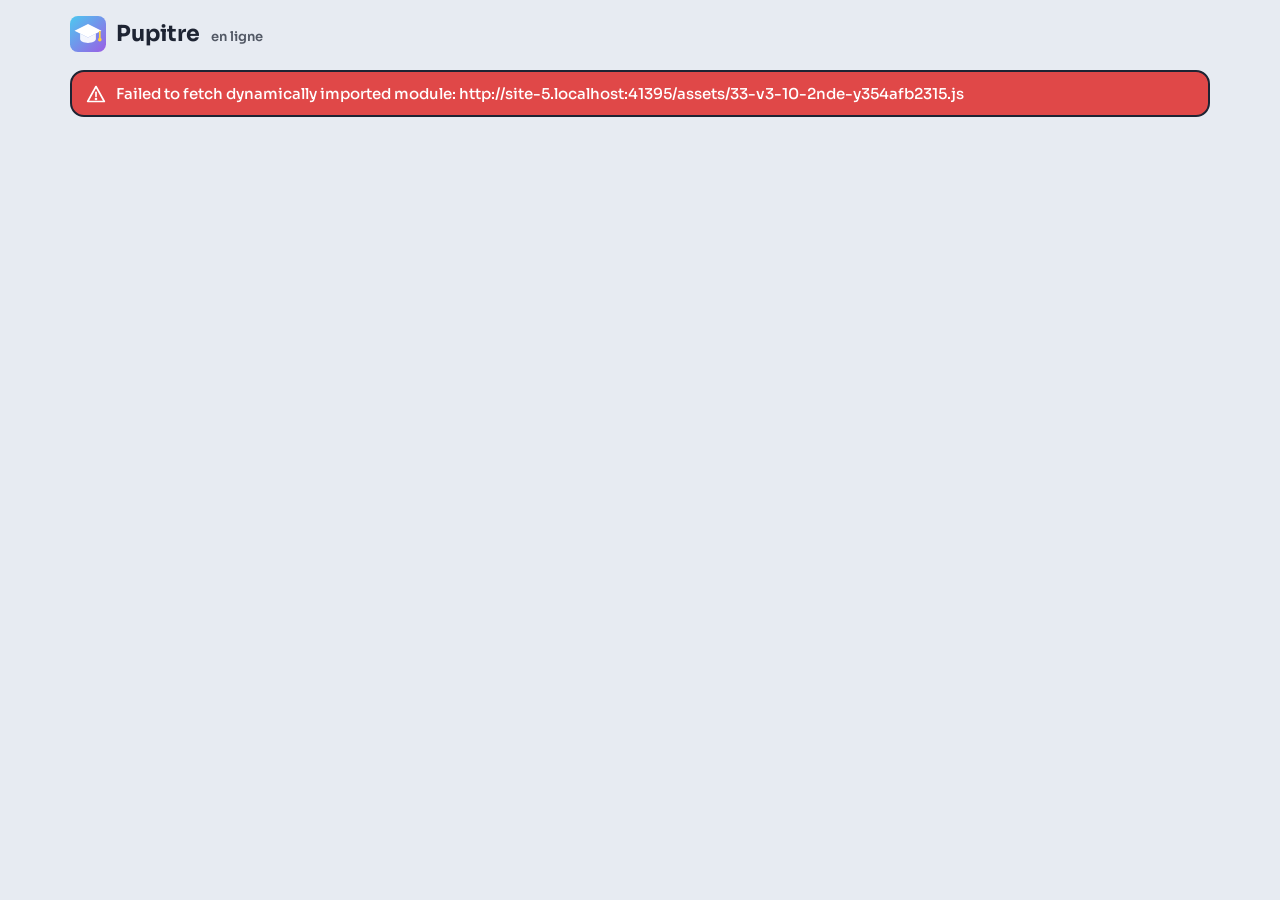
==== commit e26aacd2: "Plus aucune notion sous 5 questions : langues, sciences, HG, techno, primaire — v3.23.0 Co-Authored-" ====
--- a/index.html
+++ b/index.html
@@ -13,8 +13,8 @@
     <link rel="apple-touch-icon" href="./apple-touch-icon.png" />
     <link rel="manifest" href="./manifest.webmanifest" />
     <title>Pupitre — révisions du CP à la Terminale</title>
-    <script type="module" crossorigin src="./assets/web-y3415317227.js"></script>
-    <link rel="stylesheet" crossorigin href="./assets/web-y34cb59362b.css">
+    <script type="module" crossorigin src="./assets/web-y353f98817c.js"></script>
+    <link rel="stylesheet" crossorigin href="./assets/web-y35cb59362b.css">
   </head>
   <body>
     <div id="root"></div>
--- a/assets/web-y35cb59362b.css
+++ b/assets/web-y35cb59362b.css
@@ -0,0 +1,30 @@
+@font-face{font-family:Fredoka Variable;font-style:normal;font-display:swap;font-weight:300 700;src:url(./fredoka-hebrew-wght-normal-DdnsCkLr.woff2) format("woff2-variations");unicode-range:U+0307-0308,U+0590-05FF,U+200C-2010,U+20AA,U+25CC,U+FB1D-FB4F}@font-face{font-family:Fredoka Variable;font-style:normal;font-display:swap;font-weight:300 700;src:url(./fredoka-latin-ext-wght-normal-CYrqKuxd.woff2) format("woff2-variations");unicode-range:U+0100-02BA,U+02BD-02C5,U+02C7-02CC,U+02CE-02D7,U+02DD-02FF,U+0304,U+0308,U+0329,U+1D00-1DBF,U+1E00-1E9F,U+1EF2-1EFF,U+2020,U+20A0-20AB,U+20AD-20C0,U+2113,U+2C60-2C7F,U+A720-A7FF}@font-face{font-family:Fredoka Variable;font-style:normal;font-display:swap;font-weight:300 700;src:url(./fredoka-latin-wght-normal-DM6njrJ3.woff2) format("woff2-variations");unicode-range:U+0000-00FF,U+0131,U+0152-0153,U+02BB-02BC,U+02C6,U+02DA,U+02DC,U+0304,U+0308,U+0329,U+2000-206F,U+20AC,U+2122,U+2191,U+2193,U+2212,U+2215,U+FEFF,U+FFFD}:root{--night: #1a1240;--night-2: #221852;--plum: #2c206b;--plum-2: #372a80;--plum-3: #44349a;--ink: #0d0724;--cream: #fff8e7;--text: #fff8e7;--text-2: rgba(255, 248, 231, .74);--text-3: rgba(255, 248, 231, .5);--line: rgba(255, 248, 231, .12);--line-2: rgba(255, 248, 231, .22);--pink: #ff4d8d;--sun: #ffd23f;--mint: #2ee6a6;--sky: #4cc9f0;--tangerine: #ff8a3d;--grape: #9b5de5;--red: #ff5a5f;--blue: #4cc9f0;--green: #2ee6a6;--orange: #ff8a3d;--yellow: #ffd23f;--purple: #9b5de5;--teal: #4cc9f0;--radius: 16px;--radius-lg: 24px;--edge: 3px solid var(--ink);--lift: 0 6px 0 var(--ink);--lift-sm: 0 4px 0 var(--ink);--font: "Fredoka Variable", "Fredoka", ui-rounded, "SF Pro Rounded", system-ui, -apple-system, sans-serif;color-scheme:dark}*{box-sizing:border-box}html,body,#root{height:100%}body{margin:0;color:var(--text);font-family:var(--font);font-size:16px;font-weight:450;line-height:1.4;-webkit-font-smoothing:antialiased;-webkit-tap-highlight-color:transparent;background-color:var(--night);background-image:radial-gradient(rgba(255,248,231,.07) 1.6px,transparent 1.7px),radial-gradient(900px 600px at 0% 0%,rgba(255,77,141,.28),transparent 60%),radial-gradient(900px 600px at 100% 10%,rgba(76,201,240,.22),transparent 60%),radial-gradient(1000px 700px at 50% 120%,rgba(155,93,229,.35),transparent 60%);background-size:28px 28px,auto,auto,auto;background-attachment:fixed}button,input,select,textarea{font:inherit;color:inherit}a{color:var(--sky)}h1,h2,h3,h4{margin:0;letter-spacing:-.01em;font-weight:700;line-height:1.1}::selection{background:#ff4d8d80}:focus-visible{outline:3px solid var(--sun);outline-offset:3px}.card{background:var(--plum);border:var(--edge);border-radius:var(--radius-lg);box-shadow:var(--lift);padding:18px}.card.tight{padding:12px}.card.flat{box-shadow:none}.card-title{font-size:17px;font-weight:650;color:var(--sun);margin-bottom:12px;display:flex;align-items:center;gap:8px;justify-content:space-between}.muted{color:var(--text-2)}.faint{color:var(--text-3)}.small{font-size:14px}.tiny{font-size:12.5px}.mono{font-variant-numeric:tabular-nums}.row{display:flex;align-items:center;gap:10px}.row.wrap{flex-wrap:wrap}.col{display:flex;flex-direction:column;gap:10px}.grow{flex:1;min-width:0}.spacer{flex:1}.center{text-align:center}.hidden{display:none!important}.ellipsis{overflow:hidden;text-overflow:ellipsis;white-space:nowrap}.divider{height:2px;background:var(--line);margin:14px 0;border-radius:2px}.btn{display:inline-flex;align-items:center;justify-content:center;gap:8px;min-height:42px;padding:0 18px;border-radius:14px;border:var(--edge);background:var(--plum-3);box-shadow:var(--lift-sm);font-weight:650;font-size:15px;cursor:pointer;-webkit-user-select:none;user-select:none;transition:transform .07s,box-shadow .07s,background .15s,filter .15s;white-space:nowrap;color:var(--cream)}.btn:hover{filter:brightness(1.1)}.btn:active:not(:disabled){transform:translateY(3px);box-shadow:0 1px 0 var(--ink)}.btn:disabled{opacity:.45;cursor:not-allowed}.btn.primary{background:var(--pink);color:#fff}.btn.success{background:var(--mint);color:var(--ink)}.btn.sun{background:var(--sun);color:var(--ink)}.btn.sky{background:var(--sky);color:var(--ink)}.btn.danger{background:var(--red);color:#fff}.btn.warn{background:var(--tangerine);color:var(--ink)}.btn.ghost{background:transparent;border-color:transparent;box-shadow:none}.btn.ghost:hover{background:#fff8e714;filter:none}.btn.ghost:active{transform:none}.btn.sm{min-height:34px;padding:0 12px;font-size:14px;border-radius:11px}.btn.xs{min-height:28px;padding:0 9px;font-size:13px;border-radius:9px;gap:4px;border-width:2px;box-shadow:0 2px 0 var(--ink)}.btn.xs.ghost,.btn.sm.ghost{box-shadow:none}.btn.lg{min-height:54px;padding:0 26px;font-size:18px;border-radius:16px}.btn.xl{min-height:68px;padding:0 28px;font-size:22px;border-radius:20px;width:100%;box-shadow:var(--lift)}.btn.xl:active:not(:disabled){transform:translateY(5px);box-shadow:0 1px 0 var(--ink)}.btn.icon{padding:0;width:42px}.btn.icon.sm{width:34px}.btn svg{width:20px;height:20px;flex:none}.btn.sm svg,.btn.xs svg{width:16px;height:16px}.input,.select,textarea.input{width:100%;min-height:44px;padding:8px 14px;border-radius:12px;border:var(--edge);background:var(--night);outline:none;font-weight:500;transition:box-shadow .15s}.input::placeholder{color:var(--text-3)}.input:focus,.select:focus{box-shadow:0 0 0 4px #ffd23f73}.input.lg{min-height:60px;font-size:22px;border-radius:16px;padding:10px 18px}.input.code{text-transform:uppercase;letter-spacing:.3em;text-align:center;font-weight:700;font-size:30px}.input.num{width:76px;text-align:center}.label{font-size:14px;color:var(--text-2);font-weight:600;margin-bottom:6px;display:block}.field{display:flex;flex-direction:column}.chip{display:inline-flex;align-items:center;gap:6px;padding:7px 14px;border-radius:999px;background:var(--plum-2);border:2px solid var(--ink);font-size:14px;font-weight:550;cursor:pointer;-webkit-user-select:none;user-select:none;transition:background .15s,transform .07s}.chip:hover{background:var(--plum-3)}.chip:active{transform:scale(.96)}.chip.on{background:var(--sun);color:var(--ink)}.chip .count{font-size:12px;opacity:.6}.badge{display:inline-flex;align-items:center;gap:4px;padding:3px 10px;border-radius:999px;font-size:13px;font-weight:600;background:#fff8e71f;color:var(--text-2);white-space:nowrap}.badge.green{background:var(--mint);color:var(--ink)}.badge.red{background:var(--red);color:#fff}.badge.orange{background:var(--tangerine);color:var(--ink)}.badge.blue{background:var(--sky);color:var(--ink)}.badge.purple{background:var(--grape);color:#fff}.badge.sun{background:var(--sun);color:var(--ink)}.seg{display:inline-flex;background:var(--night);border:2px solid var(--ink);border-radius:14px;padding:4px;gap:3px;flex-wrap:wrap}.seg button{border:0;background:transparent;padding:7px 13px;border-radius:10px;font-weight:600;font-size:14px;color:var(--text-2);cursor:pointer}.seg button.on{background:var(--sky);color:var(--ink)}.switch{position:relative;width:50px;height:30px;flex:none}.switch input{opacity:0;width:0;height:0}.switch span{position:absolute;top:0;right:0;bottom:0;left:0;background:var(--night);border:2px solid var(--ink);border-radius:999px;transition:background .2s;cursor:pointer}.switch span:after{content:"";position:absolute;left:3px;top:2px;width:22px;height:22px;border-radius:50%;background:var(--cream);border:2px solid var(--ink);transition:transform .2s}.switch input:checked+span{background:var(--mint)}.switch input:checked+span:after{transform:translate(19px)}.switch input:focus-visible+span{outline:3px solid var(--sun);outline-offset:2px}.alert{border-radius:14px;padding:11px 14px;font-size:15px;border:2px solid var(--ink);display:flex;gap:10px;align-items:flex-start;font-weight:500}.alert.warn{background:var(--tangerine);color:var(--ink)}.alert.error{background:var(--red);color:#fff}.alert.info{background:var(--sky);color:var(--ink)}.alert.ok{background:var(--mint);color:var(--ink)}.alert svg{width:20px;height:20px;flex:none;margin-top:1px}.toast-wrap{position:fixed;left:50%;bottom:24px;transform:translate(-50%);z-index:100;display:flex;flex-direction:column;gap:8px;align-items:center;pointer-events:none}.toast{background:var(--cream);color:var(--ink);border:var(--edge);box-shadow:var(--lift-sm);padding:10px 18px;border-radius:14px;font-weight:600;font-size:15px;animation:pop-in .25s cubic-bezier(.2,1.4,.4,1);max-width:90vw}.toast.error{background:var(--red);color:#fff}.modal-backdrop{position:fixed;top:0;right:0;bottom:0;left:0;background:#0d0724b3;backdrop-filter:blur(6px);-webkit-backdrop-filter:blur(6px);display:flex;align-items:center;justify-content:center;z-index:50;padding:16px}.modal{background:var(--plum);border:var(--edge);border-radius:var(--radius-lg);box-shadow:0 10px 0 var(--ink);padding:22px;width:min(560px,100%);max-height:90vh;overflow:auto;animation:pop-in .25s cubic-bezier(.2,1.4,.4,1)}.modal h3{margin-bottom:14px;font-size:24px}.timer-bar{height:14px;border-radius:999px;background:var(--night);border:2px solid var(--ink);overflow:hidden}.timer-bar>div{height:100%;background:var(--mint);border-radius:999px;transition:width .25s linear,background .3s}.timer-bar.low>div{background:var(--red)}.timer-num{font-variant-numeric:tabular-nums;font-weight:700}.ring{position:relative;display:inline-grid;place-items:center;flex:none}.ring svg{transform:rotate(-90deg);display:block}.ring .num{position:absolute;font-weight:700;font-variant-numeric:tabular-nums}.ring.low .num{color:var(--red);animation:throb 1s ease-in-out infinite}.table{width:100%;border-collapse:collapse;font-size:15px}.table th{text-align:left;font-size:13px;color:var(--text-3);font-weight:600;padding:6px 8px;border-bottom:2px solid var(--line)}.table td{padding:8px;border-bottom:1px solid var(--line);vertical-align:middle}.table tr:last-child td{border-bottom:0}.dot{width:10px;height:10px;border-radius:50%;display:inline-block;flex:none}.dot.on{background:var(--mint);box-shadow:0 0 0 3px #2ee6a640}.dot.off{background:var(--text-3)}.avatar{display:inline-grid;place-items:center;flex:none;border-radius:50%;background:var(--cream);border:2.5px solid var(--ink);line-height:1;box-shadow:0 3px 0 var(--ink)}.avatar.off{filter:grayscale(1);opacity:.55}.avatar-grid{display:grid;grid-template-columns:repeat(6,1fr);gap:8px}.avatar-grid button{aspect-ratio:1;border-radius:16px;border:2.5px solid var(--ink);background:var(--plum-2);font-size:28px;cursor:pointer;display:grid;place-items:center;transition:transform .1s,background .15s}.avatar-grid button:active{transform:scale(.9)}.avatar-grid button.on{background:var(--sun);transform:scale(1.08);box-shadow:0 4px 0 var(--ink)}.avatar-grid button.taken{opacity:.35}.crowd{display:flex;flex-wrap:wrap;gap:10px;justify-content:center}.crowd .who{display:flex;flex-direction:column;align-items:center;gap:4px;width:74px;font-size:13px;font-weight:600;animation:pop-in .35s cubic-bezier(.2,1.4,.4,1) both}.crowd .who span:last-child{max-width:74px;overflow:hidden;text-overflow:ellipsis;white-space:nowrap}.bob{animation:bob 2.4s ease-in-out infinite}.choices{display:grid;grid-template-columns:1fr 1fr;gap:14px}.choice{position:relative;display:flex;align-items:center;gap:14px;text-align:left;min-height:78px;padding:14px 18px;border-radius:20px;border:var(--edge);box-shadow:var(--lift);cursor:pointer;font-weight:650;font-size:19px;color:var(--ink);transition:transform .07s,box-shadow .07s,opacity .25s,filter .25s}.choice .shape{width:34px;height:34px;flex:none;display:grid;place-items:center}.choice .shape svg{width:30px;height:30px;fill:var(--ink)}.choice:active:not(:disabled){transform:translateY(5px);box-shadow:0 1px 0 var(--ink)}.choice.c0{background:var(--sky)}.choice.c1{background:var(--tangerine)}.choice.c2{background:var(--mint)}.choice.c3{background:var(--pink)}.choice.c4{background:var(--grape);color:#fff}.choice.c4 .shape svg{fill:#fff}.choice.c5{background:var(--sun)}.choice.dim{opacity:.28;filter:saturate(.3);box-shadow:0 2px 0 var(--ink);transform:translateY(4px)}.choice.correct{animation:wiggle .6s ease-in-out;outline:5px solid var(--cream);outline-offset:3px}.choice .count{margin-left:auto;font-size:17px;background:var(--ink);color:var(--cream);padding:2px 12px;border-radius:999px}.choice:disabled{cursor:default}@keyframes pop-in{0%{opacity:0;transform:scale(.6)}to{opacity:1;transform:none}}@keyframes bob{0%,to{transform:translateY(0) rotate(-4deg)}50%{transform:translateY(-8px) rotate(4deg)}}@keyframes wiggle{0%,to{transform:rotate(0)}20%{transform:rotate(-3deg) scale(1.04)}40%{transform:rotate(3deg) scale(1.04)}60%{transform:rotate(-2deg)}80%{transform:rotate(1deg)}}@keyframes shake{0%,to{transform:translate(0)}20%,60%{transform:translate(-10px)}40%,80%{transform:translate(10px)}}@keyframes throb{0%,to{transform:scale(1)}50%{transform:scale(1.15)}}@keyframes count-pop{0%{opacity:0;transform:scale(2.4) rotate(-12deg)}25%{opacity:1;transform:scale(1) rotate(3deg)}80%{opacity:1;transform:scale(.95)}to{opacity:0;transform:scale(.6)}}@keyframes rise{0%{opacity:0;transform:translateY(24px)}to{opacity:1;transform:none}}@keyframes eq{0%,to{height:30%}50%{height:100%}}.shake{animation:shake .5s ease-in-out}.rise{animation:rise .4s cubic-bezier(.2,1.2,.4,1) both}.ready{position:fixed;top:0;right:0;bottom:0;left:0;z-index:45;display:grid;place-items:center;text-align:center;background:radial-gradient(circle at center,#ff4d8d73,#1a1240f0 60%)}.ready.inline{position:relative;inset:auto;background:none;z-index:auto;min-height:50vh}.ready .n{font-size:min(48vw,320px);font-weight:700;line-height:1;color:var(--sun);-webkit-text-stroke:8px var(--ink);paint-order:stroke fill;text-shadow:0 14px 0 var(--ink);animation:count-pop 1s ease-out both}.ready .lbl{font-size:26px;font-weight:650;margin-top:8px}.autobar{display:flex;align-items:center;gap:10px;font-weight:600;font-size:15px}.autobar .track{flex:1;height:10px;border-radius:999px;background:var(--night);border:2px solid var(--ink);overflow:hidden}.autobar .track>div{height:100%;background:var(--sun)}.host-shell{min-height:100%;display:flex;flex-direction:column}.topbar{position:sticky;top:0;z-index:20;display:flex;align-items:center;gap:14px;padding:10px 20px;background:#1a1240db;backdrop-filter:blur(14px);-webkit-backdrop-filter:blur(14px);border-bottom:var(--edge)}.brand{display:flex;align-items:center;gap:10px;font-weight:700;font-size:22px}.brand img{width:36px;height:36px}.brand small{font-weight:500;color:var(--text-3);font-size:14px}.host-main{flex:1;padding:22px;max-width:1500px;width:100%;margin:0 auto}.grid-2{display:grid;grid-template-columns:minmax(0,1fr) 390px;gap:22px;align-items:start}.grid-cards{display:grid;grid-template-columns:repeat(auto-fill,minmax(230px,1fr));gap:14px}.mode-card{text-align:left;border:var(--edge);background:var(--plum-2);border-radius:20px;padding:14px;cursor:pointer;display:flex;gap:12px;box-shadow:var(--lift-sm);transition:transform .08s,background .15s}.mode-card:hover{background:var(--plum-3)}.mode-card:active{transform:translateY(3px);box-shadow:0 1px 0 var(--ink)}.mode-card.on{background:var(--cream);color:var(--ink)}.mode-card.on p{color:#0d0724b3}.mode-card .ic{width:46px;height:46px;border-radius:14px;display:grid;place-items:center;flex:none;border:2.5px solid var(--ink)}.mode-card .ic svg{width:24px;height:24px;color:var(--ink)}.mode-card h4{font-size:18px;margin-bottom:3px}.mode-card p{margin:0;font-size:14px;color:var(--text-2)}.qr-box{background:#fff;padding:12px;border-radius:20px;display:inline-block;border:var(--edge);box-shadow:var(--lift);flex:none}.qr-box img{display:block;width:240px;height:240px;image-rendering:pixelated}.qr-box.sm img{width:170px;height:170px}.qr-label{text-align:center;font-weight:650;margin-top:10px;font-size:16px}.step-num{display:inline-grid;place-items:center;width:30px;height:30px;border-radius:50%;background:var(--sun);color:var(--ink);border:2px solid var(--ink);font-weight:700;margin-right:6px}.big-code{font-size:72px;font-weight:700;letter-spacing:.12em;line-height:1;color:var(--sun);-webkit-text-stroke:3px var(--ink);paint-order:stroke fill;text-shadow:0 6px 0 var(--ink)}.url-pill{background:var(--night);border:2px solid var(--ink);padding:8px 14px;border-radius:12px;font-size:17px;font-weight:600;word-break:break-all}.player-tile{display:flex;align-items:center;gap:10px;padding:8px 10px;background:var(--plum-2);border-radius:14px;border:2px solid var(--ink)}.question-hero{font-size:clamp(26px,2.8vw,40px);font-weight:650;line-height:1.2}.answer-row{display:grid;grid-template-columns:30px minmax(110px,1fr) minmax(120px,2fr) auto;gap:10px;align-items:center;padding:8px 10px;border-radius:14px;background:var(--plum-2);border:2px solid var(--ink)}.answer-row.review{background:#ff8a3d40}.answer-field{display:flex;align-items:center;gap:6px;flex-wrap:wrap}.controls-bar{display:flex;gap:12px;flex-wrap:wrap;align-items:center}.lb-row{display:grid;grid-template-columns:30px auto 1fr auto;align-items:center;gap:10px;padding:7px 10px;border-radius:14px}.lb-row:nth-child(odd){background:#fff8e70d}.lb-rank{font-weight:700;color:var(--text-3);text-align:center;font-variant-numeric:tabular-nums;font-size:17px}.lb-row.r1 .lb-rank{color:var(--sun)}.lb-row.r2 .lb-rank{color:#d9d4ff}.lb-row.r3 .lb-rank{color:var(--tangerine)}.lb-score{font-weight:700;font-variant-numeric:tabular-nums;font-size:19px}.lb-row.me{background:#ffd23f2e;outline:2px solid var(--sun)}.streak{font-size:13px;font-weight:700;color:var(--tangerine);white-space:nowrap}.audio-panel{background:var(--grape);border:var(--edge);border-radius:20px;padding:16px;box-shadow:var(--lift-sm)}.audio-progress{height:10px;border-radius:999px;background:#0d072466;overflow:hidden}.audio-progress>div{height:100%;background:var(--cream);transition:width .2s linear}.eq{display:inline-flex;gap:3px;align-items:flex-end;height:20px}.eq i{width:5px;background:currentColor;border-radius:3px;animation:eq .9s ease-in-out infinite}.eq i:nth-child(2){animation-delay:.2s}.eq i:nth-child(3){animation-delay:.4s}.eq i:nth-child(4){animation-delay:.1s}.eq.paused i{animation-play-state:paused}.reveal-box{background:var(--mint);color:var(--ink);border:var(--edge);border-radius:20px;padding:14px 18px;box-shadow:var(--lift-sm)}.reveal-box .ans{font-size:28px;font-weight:700}.reveal-box .muted,.reveal-box .faint{color:#0d0724b3}.secret{filter:blur(10px);transition:filter .2s;cursor:pointer;-webkit-user-select:none;user-select:none}.podium{display:flex;justify-content:center;align-items:flex-end;gap:14px;margin:14px 0 20px}.podium .step{width:150px;text-align:center}.podium .block{border-radius:16px 16px 0 0;border:var(--edge);border-bottom:0;display:flex;align-items:flex-start;justify-content:center;padding-top:10px;font-size:38px;font-weight:700;color:var(--ink)}.podium .p1 .block{height:160px;background:var(--sun)}.podium .p2 .block{height:116px;background:var(--sky)}.podium .p3 .block{height:84px;background:var(--tangerine)}.podium .name{font-weight:700;font-size:18px;margin:6px 0 2px}.podium .pts{color:var(--text-2);font-size:15px;margin-bottom:8px}.podium .step .avatar{animation:bob 2.4s ease-in-out infinite}.tabs{display:flex;gap:6px}.tabs button{background:transparent;border:2px solid transparent;padding:7px 14px;border-radius:12px;font-weight:600;color:var(--text-2);cursor:pointer;font-size:15px}.tabs button.on{background:var(--cream);color:var(--ink);border-color:var(--ink)}.dropzone{border:3px dashed var(--line-2);border-radius:18px;padding:20px;text-align:center;color:var(--text-2);cursor:pointer;transition:border-color .15s,background .15s}.dropzone.over{border-color:var(--sun);background:#ffd23f1a}.players-inline>.card{border:0;padding:0;background:none;box-shadow:none}@media(max-width:1100px){.grid-2{grid-template-columns:minmax(0,1fr)}}.player-shell{min-height:100%;display:flex;flex-direction:column;padding:max(14px,env(safe-area-inset-top)) 16px max(16px,env(safe-area-inset-bottom));max-width:560px;margin:0 auto}.player-head{display:flex;align-items:center;gap:10px;margin-bottom:14px}.player-body{flex:1;display:flex;flex-direction:column;gap:16px}.player-body .choices{grid-template-columns:1fr;gap:12px}.player-body .choice{min-height:74px;font-size:21px}.big-state{flex:1;display:flex;flex-direction:column;align-items:center;justify-content:center;text-align:center;gap:14px;padding:20px 0}.big-state h2{font-size:30px}.logo-title{font-size:52px;font-weight:700;color:var(--sun);-webkit-text-stroke:3px var(--ink);paint-order:stroke fill;text-shadow:0 6px 0 var(--ink);transform:rotate(-3deg);display:inline-block}.result-card{border-radius:26px;padding:22px;text-align:center;border:var(--edge);box-shadow:var(--lift)}.result-card.ok{background:var(--mint);color:var(--ink)}.result-card.ko,.result-card.mid{background:var(--tangerine);color:var(--ink)}.result-card.none{background:var(--plum)}.result-card .pts{font-size:64px;font-weight:700;line-height:1;animation:pop-in .4s cubic-bezier(.2,1.6,.4,1) both .15s}.result-card .verdict{font-size:26px;font-weight:700}.locked{background:var(--plum);border:var(--edge);border-radius:24px;box-shadow:var(--lift);padding:22px;text-align:center}.conn-banner{position:fixed;top:0;left:0;right:0;z-index:60;background:var(--tangerine);color:var(--ink);font-weight:700;text-align:center;padding:calc(env(safe-area-inset-top) + 6px) 12px 6px;font-size:15px;border-bottom:var(--edge)}.pause-overlay{position:fixed;top:0;right:0;bottom:0;left:0;background:#1a1240eb;backdrop-filter:blur(8px);-webkit-backdrop-filter:blur(8px);z-index:40;display:flex;align-items:center;justify-content:center;flex-direction:column;gap:12px;text-align:center}.score-pill{background:var(--sun);color:var(--ink);border:2px solid var(--ink);border-radius:999px;padding:4px 12px;font-weight:700;font-variant-numeric:tabular-nums;box-shadow:0 3px 0 var(--ink)}.screen-shell{min-height:100%;padding:4vh 5vw;display:flex;flex-direction:column;gap:3vh}.screen-shell .question-hero{font-size:clamp(34px,4.6vw,80px)}.screen-shell .choice{font-size:clamp(22px,2.4vw,42px);min-height:13vh}.screen-shell .choice .shape,.screen-shell .choice .shape svg{width:52px;height:52px}.screen-shell .qr-box img{width:min(36vh,380px);height:min(36vh,380px)}.screen-big{font-size:clamp(44px,6.5vw,120px);font-weight:700;line-height:1.02;color:var(--sun);-webkit-text-stroke:4px var(--ink);paint-order:stroke fill;text-shadow:0 8px 0 var(--ink)}#confetti{position:fixed;top:0;right:0;bottom:0;left:0;pointer-events:none;z-index:90}@media(prefers-reduced-motion:reduce){*,*:before,*:after{animation:none!important;transition:none!important}}.avatar-tabs{display:flex;gap:8px;overflow-x:auto;padding:2px 2px 6px;scrollbar-width:none;-webkit-overflow-scrolling:touch}.avatar-tabs::-webkit-scrollbar{display:none}.avatar-tabs .chip{flex:none}.avatar-grid.scroll{max-height:300px;overflow-y:auto;padding:4px;margin:-4px;overscroll-behavior:contain}.podium .step,.podium .who-top{display:flex;flex-direction:column;align-items:center}.podium .step.empty .block{opacity:.25}.podium .block{width:100%}.podium.big{gap:2.5vw;margin:2vh 0 0;width:100%}.podium.big .step{width:min(22vw,360px);animation:rise .7s cubic-bezier(.2,1.3,.4,1) both}.podium.big .name{font-size:clamp(26px,2.6vw,48px);margin-top:1.2vh;max-width:100%}.podium.big .pts{font-size:clamp(20px,1.8vw,32px);font-weight:650;color:var(--cream);margin-bottom:1.5vh}.podium.big .block{font-size:clamp(60px,7vw,130px);border-width:5px;border-radius:28px 28px 0 0;padding-top:1.5vh;box-shadow:inset 0 -14px #0d072426}.podium.big .p1 .block{height:30vh}.podium.big .p2 .block{height:21vh}.podium.big .p3 .block{height:14vh}.podium.big.crowded .p1 .block{height:20vh}.podium.big.crowded .p2 .block{height:14vh}.podium.big.crowded .p3 .block{height:9vh}.podium.big.crowded .block{font-size:clamp(44px,5vw,90px)}.podium-floor{width:min(80vw,1300px);height:10px;background:var(--ink);border-radius:6px}.awards{display:grid;grid-template-columns:repeat(auto-fit,minmax(240px,1fr));gap:2vw;width:min(92vw,1500px)}.award{background:var(--plum);border:var(--edge);border-radius:24px;box-shadow:var(--lift);padding:18px 22px;display:flex;align-items:center;gap:16px;animation:rise .6s cubic-bezier(.2,1.3,.4,1) both}.award .ico{font-size:clamp(36px,3vw,56px);line-height:1}.award .lbl{color:var(--sun);font-weight:650;font-size:clamp(16px,1.3vw,22px)}.award .val{font-weight:700;font-size:clamp(22px,1.9vw,34px);line-height:1.15}.award .sub{color:var(--text-2);font-size:clamp(15px,1.1vw,19px)}.rest-grid{display:grid;grid-template-columns:repeat(auto-fill,minmax(280px,1fr));gap:12px;width:min(92vw,1500px)}.rest-grid .lb-row{background:var(--plum);border:2px solid var(--ink);font-size:clamp(18px,1.4vw,24px)}.chip.sm{font-size:14px;padding:4px 10px}.grade-chip{min-width:64px;justify-content:center;font-weight:700}.seg.wrap-seg{flex-wrap:wrap;height:auto}.source-grid{display:grid;grid-template-columns:repeat(auto-fill,minmax(190px,1fr));gap:10px}.source-card{display:flex;flex-direction:column;gap:4px;text-align:left;cursor:pointer;background:var(--plum);color:var(--text);border:var(--edge);border-radius:var(--radius);padding:12px 14px;box-shadow:var(--lift-sm);font:inherit;transition:transform .08s}.source-card span{font-size:14px;color:var(--text-2)}.source-card.on{background:var(--sun);color:var(--ink)}.source-card.on span{color:#0d0724bf}.source-card:active{transform:translateY(2px);box-shadow:0 2px 0 var(--ink)}.grade-badge{display:inline-flex;align-items:center;justify-content:center;min-width:38px;padding:2px 8px;border-radius:999px;font-weight:800;font-size:13px;background:var(--cream);color:var(--ink);border:2px solid var(--ink)}.slot-grid{display:grid;grid-template-columns:repeat(auto-fit,minmax(260px,1fr));gap:12px}.slot{background:var(--plum);border:var(--edge);border-radius:var(--radius);padding:14px;box-shadow:var(--lift-sm);display:flex;flex-direction:column;gap:8px}.slot .prompt{font-size:19px;font-weight:650;line-height:1.25}.slot .ans{font-size:20px;font-weight:800;color:var(--mint)}.screen-shell .slot .prompt{font-size:clamp(20px,1.8vw,32px)}.screen-shell .slot .ans{font-size:clamp(22px,2vw,36px)}.method-box{margin-top:8px;padding:10px 12px;border-radius:12px;background:#ffd23f1f;border:2px dashed rgba(255,210,63,.55);font-size:15px}.method-box b{color:var(--sun)}.recap-list{display:flex;flex-direction:column;gap:10px}.recap-item{background:var(--plum);border:var(--edge);border-radius:var(--radius);padding:12px 14px;display:flex;flex-direction:column;gap:6px}.recap-item.ok{border-color:var(--mint)}.recap-item.ko{border-color:var(--tangerine)}.recap-item .q{font-weight:650}.recap-item .a{color:var(--mint);font-weight:700}.mastery{display:inline-flex;align-items:center;gap:4px;padding:2px 8px;border-radius:999px;font-size:12px;font-weight:700;border:2px solid var(--ink)}.mastery.acquis{background:var(--mint);color:var(--ink)}.mastery.en-cours{background:var(--sun);color:var(--ink)}.mastery.a-revoir{background:var(--tangerine);color:var(--ink)}.mastery.nouveau{background:var(--plum-3);color:var(--cream)}.bars{display:flex;align-items:flex-end;gap:4px;height:90px;padding:6px 0}.bars>div{flex:1;min-width:6px;max-width:26px;border-radius:6px 6px 2px 2px;background:var(--sky);border:2px solid var(--ink);position:relative}.bars>div.low{background:var(--tangerine)}.bars>div.high{background:var(--mint)}.meter{height:10px;border-radius:99px;background:var(--night);border:2px solid var(--ink);overflow:hidden}.meter>div{height:100%;background:var(--mint)}.profile-row{display:grid;grid-template-columns:1fr auto auto auto;gap:12px;align-items:center;padding:10px 12px;border-radius:14px;cursor:pointer;border:2px solid transparent}.profile-row:hover{background:var(--plum-2)}.profile-row.on{background:var(--plum-2);border-color:var(--sun)}.num-answer{display:flex;align-items:center;gap:10px}.num-answer .input{flex:1;text-align:center;font-size:26px;font-weight:700}.num-answer .unit{font-size:22px;font-weight:700;color:var(--text-2)}.coop-meter{display:flex;flex-direction:column;gap:6px;align-items:center}.coop-meter .meter{width:100%;height:18px}.qedit-grid{display:grid;grid-template-columns:1fr 1fr;gap:12px}@media(max-width:800px){.qedit-grid{grid-template-columns:1fr}}.choices.tf .choice{min-height:120px;font-size:30px;justify-content:center}.chart svg,.fr-map svg{width:100%;height:auto;display:block}.chart{background:var(--night-2);border:2px solid var(--ink);border-radius:14px;padding:6px}.chart.big{max-width:900px}.ch-title{fill:var(--cream);font-weight:700;font-size:20px}.ch-axis,.ch-label{fill:var(--text-2);font-size:15px}.ch-val{fill:var(--cream);font-size:15px;font-weight:700}.ch-grid{stroke:var(--line);stroke-width:1}.ch-bar{fill:var(--sky);stroke:var(--ink);stroke-width:2}.ch-line{fill:none;stroke:var(--sun);stroke-width:4;stroke-linejoin:round}.ch-dot{fill:var(--sun);stroke:var(--ink);stroke-width:2}.fr-map{max-width:520px;width:100%;align-self:center}.fr-map.big{max-width:640px}.map-land{fill:var(--plum-3);stroke:var(--cream);stroke-width:4;stroke-linejoin:round}.map-pt .dot{fill:var(--sun);stroke:var(--ink);stroke-width:4;transition:r .15s}.map-pt .letter{fill:var(--ink);font-weight:800;font-size:30px;pointer-events:none}.map-pt .name{fill:var(--cream);font-weight:700;font-size:38px;paint-order:stroke;stroke:var(--ink);stroke-width:6px;pointer-events:none}.map-pt.picked .dot{fill:var(--sky)}.map-pt.good .dot{fill:var(--mint)}.map-pt.bad .dot{fill:var(--tangerine)}.map-pt.dim{opacity:.45}.match-row{display:grid;grid-template-columns:minmax(0,1fr) minmax(0,1.2fr);gap:10px;align-items:center}.match-left{font-weight:650;background:var(--plum);border:2px solid var(--ink);border-radius:12px;padding:10px 12px}.match-preview{display:grid;grid-template-columns:1fr 1fr;gap:12px}.order-row{display:flex;align-items:center;gap:10px;background:var(--plum);border:2px solid var(--ink);border-radius:14px;padding:8px 10px;font-weight:600}.order-num{width:30px;height:30px;flex:none;border-radius:50%;display:grid;place-items:center;background:var(--sun);color:var(--ink);font-weight:800}.fix-words{display:flex;flex-wrap:wrap;gap:8px}.fix-word{font:inherit;font-size:20px;padding:6px 10px;border-radius:10px;border:2px solid var(--ink);background:var(--plum);color:var(--cream);cursor:pointer}.fix-word.on{background:var(--tangerine);color:var(--ink);text-decoration:line-through}span.fix-word{cursor:default}.fix-word.bad{background:var(--tangerine);color:var(--ink)}.step-row{display:flex;flex-direction:column;gap:6px}.step-q{font-size:17px}.steps-preview{margin:0;padding-left:22px;display:flex;flex-direction:column;gap:4px}.kbd{margin-left:auto;font:inherit;font-size:13px;font-weight:800;padding:2px 8px;border-radius:6px;background:#0d072459}.solo-shell{max-width:1180px;margin:0 auto;padding:16px 20px 40px;display:flex;flex-direction:column;gap:18px;min-height:100%}.solo-top{display:flex;align-items:center;gap:12px;flex-wrap:wrap}.brand small{font-size:13px;font-weight:600;color:var(--text-2);margin-left:6px}.profile-grid{display:grid;grid-template-columns:repeat(auto-fill,minmax(170px,1fr));gap:14px}.profile-card{position:relative;display:flex;flex-direction:column;align-items:center;gap:8px;background:var(--plum);border:var(--edge);border-radius:var(--radius-lg);box-shadow:var(--lift-sm);padding:18px 12px;color:var(--text);font:inherit}.profile-card>.btn{position:absolute;top:6px;right:6px}.profile-card.add{cursor:pointer;justify-content:center;border-style:dashed;color:var(--text-2);min-height:170px}.profile-pick{all:unset;cursor:pointer;display:flex;flex-direction:column;align-items:center;gap:8px;font-size:20px}.solo-play{display:flex;flex-direction:column;gap:14px;max-width:860px;width:100%;margin:0 auto}.solo-question .question-hero{font-size:clamp(24px,3vw,34px)}.progress-bar{height:10px;border-radius:99px;background:var(--night);border:2px solid var(--ink);overflow:hidden}.progress-bar>div{height:100%;background:var(--mint);transition:width .3s}.solo-setup{align-items:start}@media(max-width:700px){.solo-shell{padding:10px 12px 30px}.solo-top .tabs{order:3;width:100%;overflow-x:auto}}.screen-shell .fr-map.big{max-width:min(640px,52vh)}.screen-shell .chart.big{max-width:min(900px,90vh)}.reveal-box .ans.long{font-size:20px;line-height:1.35}.avatar-grid.scroll.wide{grid-template-columns:repeat(auto-fill,minmax(64px,1fr));max-height:340px;gap:10px}.avatar-grid.scroll.wide button{font-size:34px}.solo-top .tabs{flex-wrap:wrap}.solo-top .tabs button{display:inline-flex;align-items:center;gap:6px}.solo-top .who{gap:8px}.dash{display:flex;flex-direction:column;gap:18px}.dash-hello{display:flex;gap:18px;align-items:center}.dash-title{font-size:clamp(28px,4vw,40px)}.dash-grid{display:grid;grid-template-columns:repeat(auto-fit,minmax(min(100%,300px),1fr));gap:18px;align-items:start}.goal{display:flex;flex-direction:column;gap:6px;max-width:560px}.goal-meter{height:18px}.goal-meter>div{background:repeating-linear-gradient(45deg,var(--sun) 0 12px,color-mix(in srgb,var(--sun) 80%,#000) 12px 24px)}.week{display:grid;grid-template-columns:repeat(7,minmax(0,46px));gap:6px}.wday{display:flex;flex-direction:column;align-items:center;gap:4px;font-size:12px;color:var(--text-3)}.wday i{width:100%;aspect-ratio:1;max-width:40px;border-radius:10px;display:grid;place-items:center;background:var(--night-2);border:2px solid var(--line-2);color:#fff;font-style:normal}.wday.done i{background:var(--mint);border-color:transparent}.wday.today span{color:var(--text);font-weight:700}.wday.today i{border:2px dashed var(--title)}.wday.future i{opacity:.45}.streak-line{color:var(--text-2)}.meter.thin{height:6px;border-width:0;background:var(--line)}.meter.thin>div{border-radius:99px}.xp-meter{height:14px}.xp-meter>div{background:linear-gradient(90deg,var(--sky),var(--grape))}.badge-row{display:flex;align-items:center;gap:10px}.badge-ico{width:34px;height:34px;flex:none;border-radius:50%;display:grid;place-items:center;background:color-mix(in srgb,var(--accent) 22%,transparent);color:var(--text);border:2px solid var(--accent)}.bons-points{display:grid;grid-template-columns:repeat(5,minmax(0,1fr));gap:6px}.bon-point{aspect-ratio:1.6;border-radius:6px;border:2px dashed var(--line-2);display:grid;place-items:center;font-size:9px;font-weight:800;letter-spacing:.06em;text-align:center}.bon-point.on{border:2px solid #b5452f;background:linear-gradient(135deg,#ffe08a,#ffc93c);color:#8a2b1a;transform:rotate(-2deg)}.bon-point.on:nth-child(2n){transform:rotate(2deg)}.upcoming{display:grid;grid-template-columns:repeat(7,minmax(0,1fr));gap:6px;align-items:end;height:84px}.up-bar{width:100%;border-radius:4px;background:var(--plum-3)}.up-bar[data-today="1"]{background:var(--sun)}.mascot{flex:none}.gommettes{display:flex;flex-wrap:wrap;gap:6px}.gommette{width:26px;height:26px;border-radius:50%;background:var(--plum-3);display:grid;place-items:center}.gommette.now{background:transparent;border:2.5px dashed var(--title)}.gommette.ok{background:var(--mint)}.gommette.ok:after{content:"★";color:#fff;font-size:15px;line-height:1}.gommette:nth-child(3n+2).ok{background:var(--sky)}.gommette:nth-child(3n).ok{background:#e86a5b}.gommette.ko{background:var(--line-2)}.gommette.done{background:var(--sky)}.play-bar{display:flex;align-items:center;gap:10px;flex-wrap:wrap}.play-count{font-size:16px}.exam-title{font-weight:700}.exam-clock{font-size:17px;font-variant-numeric:tabular-nums;gap:6px}.rate-row{display:grid;grid-template-columns:repeat(3,minmax(0,1fr));gap:10px}.rate-row .btn{white-space:normal;text-align:center;line-height:1.15;padding:8px 10px}.rate-row .kbd{margin-left:4px}.dictation-bar .btn{min-height:52px}.exam-note{font-size:clamp(64px,12vw,110px)!important}.exam-note small{font-size:.4em}.lesson{background:var(--plum-2);border:2px solid var(--line-2);border-radius:var(--radius);padding:14px 16px;display:flex;flex-direction:column;gap:8px}.lesson.compact{font-size:15px}.lesson-head{display:flex;align-items:center;justify-content:space-between;gap:8px}.lesson h3{font-size:19px;font-family:var(--head-font, inherit);color:var(--title, var(--sun))}.lesson ul{margin:0;padding-left:20px;display:flex;flex-direction:column;gap:5px;line-height:1.45}.lesson-ex{margin:2px 0 0;color:var(--text-2)}.lesson-method{border-left:4px solid var(--sun);padding:4px 0 4px 10px}.lesson-sub{font-size:13px;font-weight:700;color:var(--text-3);text-transform:uppercase;letter-spacing:.06em}.lesson-facts{color:var(--text-2)}.lessons{display:flex;flex-direction:column;gap:16px}.lessons-grid{display:grid;grid-template-columns:minmax(240px,340px) minmax(0,1fr);gap:16px;align-items:start}.lessons-list{display:flex;flex-direction:column;gap:4px;padding:8px;max-height:70vh;overflow-y:auto}.lesson-item{all:unset;box-sizing:border-box;display:flex;align-items:center;gap:8px;padding:9px 10px;border-radius:10px;cursor:pointer}.lesson-item:hover{background:var(--plum-2)}.lesson-item.on{background:var(--plum-3)}.lesson-item:focus-visible{outline:3px solid var(--sun)}.sm-select{width:auto;min-height:34px;padding:4px 10px;font-size:14px}.parent-report{display:flex;flex-direction:column;gap:16px}.pr-head{display:flex;align-items:baseline;justify-content:space-between;flex-wrap:wrap;gap:8px}.pr-head h2{font-size:28px;font-family:var(--head-font, inherit)}.kpis{display:grid;grid-template-columns:repeat(auto-fit,minmax(min(100%,170px),1fr));gap:12px}.kpi{background:var(--plum);border:var(--edge);border-radius:var(--radius);padding:12px 14px;display:flex;flex-direction:column;gap:2px}.kpi span{font-size:13px;color:var(--text-3);font-weight:600}.kpi b{font-size:26px;font-variant-numeric:tabular-nums}.kpi small{color:var(--text-2);font-size:12.5px}.pr-grid{display:grid;grid-template-columns:repeat(auto-fit,minmax(min(100%,340px),1fr));gap:16px;align-items:start}.heat{display:grid;grid-template-rows:repeat(7,14px);grid-auto-flow:column;grid-auto-columns:14px;gap:4px}.heat i{border-radius:3px;background:var(--line)}.heat i.l1{background:color-mix(in srgb,var(--mint) 45%,transparent)}.heat i.l2{background:color-mix(in srgb,var(--mint) 75%,transparent)}.heat i.l3{background:var(--mint)}.heat i.future{background:transparent;border:1px dashed var(--line)}.mbar{display:inline-block;height:8px;border-radius:4px;background:var(--sky);vertical-align:middle;margin-right:4px}.table{min-width:0}.card:has(>.table){overflow-x:auto}@media(max-width:860px){.lessons-grid{grid-template-columns:1fr}.lessons-list{max-height:260px}}@media(max-width:700px){.solo-top{gap:8px}.solo-top .tabs{order:3;width:100%;flex-wrap:nowrap;overflow-x:auto;scrollbar-width:none}.solo-top .tabs::-webkit-scrollbar{display:none}.solo-top .tabs button{flex:none;padding:7px 10px}.solo-top .who-name{max-width:90px;overflow:hidden;text-overflow:ellipsis;white-space:nowrap}.dash-hello{flex-direction:column;align-items:flex-start}.dash-hello .mascot{width:64px;height:72px}.week{grid-template-columns:repeat(7,minmax(0,1fr))}.rate-row{grid-template-columns:1fr}.rate-row .btn{min-height:48px}.choices{grid-template-columns:1fr}.question-hero{overflow-wrap:anywhere}.grid-2{gap:14px}.seg{max-width:100%}.seg button{padding:7px 10px}.kpi b{font-size:22px}.play-bar .btn.ghost{padding:0 8px}}@media(max-width:420px){.solo-shell{padding:8px 10px 26px}.brand{font-size:19px}.brand small{display:none}.solo-top .tabs button span{font-size:14px}}.grid-2>*{min-width:0}.recap-item,.reveal-box,.lesson{overflow-wrap:anywhere}.mono{white-space:nowrap}@media(hover:none){.kbd{display:none}}.gommette{background:color-mix(in srgb,var(--ink) 14%,var(--desk, var(--plum-3)))}.listen-btn{font-weight:700}.print-only{display:none}.search-results{display:flex;flex-direction:column;gap:4px;max-height:360px;overflow-y:auto}.search-results .lesson-item{display:flex;align-items:center;gap:10px}@media print{html,body{background:#fff!important}#root{zoom:1!important}body:has(.print-area) *{visibility:hidden}body:has(.print-area) .print-area,body:has(.print-area) .print-area *{visibility:visible}.print-area{position:absolute;left:0;top:0;width:100%;color:#111;--text: #111;--text-2: #333;--text-3: #555;--plum: #fff;--plum-2: #f4f4f4;--line: #ccc;--line-2: #999;--night: #fff;--title: #111;--mint: #2e9a5e;--sky: #3d7be0}.print-area .no-print{display:none!important}.print-area .print-only{display:block!important}.lesson-print .lesson{background:#fff!important;border:1px solid #bbb!important;color:#111!important;font-size:12pt}.lesson-print .lesson *{color:#111!important}.lesson-print-head{font-size:10pt;margin-bottom:8px}.print-area .card,.print-area .kpi{box-shadow:none!important;border:1px solid #bbb!important;break-inside:avoid;background:#fff!important}}.row.wrap>.btn.grow{flex:1 1 auto}@media(max-width:420px){.btn{white-space:normal;text-align:center}}@media(max-width:1000px){.solo-top .tabs{order:3;width:100%;flex-wrap:nowrap;overflow-x:auto;scrollbar-width:none}.solo-top .tabs::-webkit-scrollbar{display:none}.solo-top .tabs button{flex:none}}.solo-shell{padding-top:max(16px,calc(env(safe-area-inset-top,0px) + 14px));padding-left:max(20px,env(safe-area-inset-left,0px));padding-right:max(20px,env(safe-area-inset-right,0px));padding-bottom:max(40px,calc(env(safe-area-inset-bottom,0px) + 20px))}@media(max-width:700px){.solo-shell{padding-top:max(10px,calc(env(safe-area-inset-top,0px) + 10px));padding-left:max(12px,env(safe-area-inset-left,0px));padding-right:max(12px,env(safe-area-inset-right,0px))}}@media(max-width:420px){.solo-shell{padding-left:max(10px,env(safe-area-inset-left,0px));padding-right:max(10px,env(safe-area-inset-right,0px))}}.topbar{padding-top:max(10px,env(safe-area-inset-top,0px))}.screen-shell{padding-top:max(4vh,env(safe-area-inset-top,0px))}@media(display-mode:standalone){body:before{content:"";position:fixed;z-index:30;top:0;left:0;right:0;pointer-events:none;height:calc(env(safe-area-inset-top,0px) + 10px);background:var(--desk, var(--night));box-shadow:0 4px 10px -6px #00000040}.solo-shell{padding-top:calc(env(safe-area-inset-top,0px) + 26px)}.player-shell{padding-top:calc(env(safe-area-inset-top,0px) + 22px)}}.wiki-links{display:flex;flex-wrap:wrap;align-items:center;gap:6px;margin-top:6px}.wiki-link{display:inline-flex;align-items:center;gap:4px;font-size:13px;font-weight:600;padding:3px 9px;border-radius:999px;border:1.5px solid var(--line-2);color:var(--text);text-decoration:none;background:var(--plum-2)}.wiki-link:hover{border-color:var(--text-3)}.reveal-box .wiki-link{background:#ffffff80;color:inherit}.worksheet-page,.sheet-wrap{display:flex;flex-direction:column;gap:18px}.sheet{background:#fff;color:#111;border-radius:6px;box-shadow:0 6px 24px #0000002e;padding:28px 32px;max-width:820px;width:100%;margin:0 auto;font-family:Andika,Inter Variable,system-ui,sans-serif;font-size:15px;line-height:1.45}.sheet-head{display:flex;justify-content:space-between;align-items:flex-start;gap:16px;flex-wrap:wrap;border-bottom:2px solid #111;padding-bottom:10px;margin-bottom:14px}.sheet-title{font-size:21px;font-weight:700}.sheet-sub{font-size:13px;color:#555}.sheet-name{display:flex;flex-direction:column;gap:6px;font-size:14px}.sheet-lesson{border:1.5px solid #999;border-radius:6px;padding:8px 12px;margin-bottom:14px;background:#f7f7f2;font-size:13.5px}.sheet-lesson ul{margin:4px 0 6px;padding-left:18px}.sheet-list{margin:0;padding-left:24px;display:flex;flex-direction:column;gap:14px}.sheet-ex{break-inside:avoid}.sheet-q{font-weight:600;white-space:pre-line}.sheet-choices{display:flex;flex-wrap:wrap;gap:6px 22px;margin-top:6px}.sheet-answer{margin-top:8px;display:flex;flex-wrap:wrap;gap:6px 14px;align-items:baseline}.sheet-line{display:inline-block;min-width:220px;flex:1;border-bottom:1px dotted #555;height:1.2em}.sheet-match{display:grid;grid-template-columns:1fr 1fr;gap:4px 24px;margin-top:6px}.sheet-match .sheet-answer{grid-column:1 / -1}.sheet-order{display:flex;flex-direction:column;gap:3px;margin-top:6px}.sheet-quote{margin-top:6px;font-style:italic}.sheet-steps{margin:6px 0 0;padding-left:20px;display:flex;flex-direction:column;gap:8px}.sheet-steps li{display:flex;flex-wrap:wrap;gap:6px;align-items:baseline}.sheet-chart{max-width:460px;margin-top:6px}.sheet-chart .chart{background:#fff;border-color:#999}.sheet-chart .ch-title,.sheet-chart .ch-val,.sheet-chart .ch-axis,.sheet-chart .ch-label{fill:#111}.sheet-list.key{gap:8px;font-size:14px}.sheet-expl{color:#444;font-size:13px}.sheet-foot{margin-top:18px;font-size:12px;color:#777;text-align:right}@media(max-width:600px){.sheet{padding:18px 16px}.sheet-match{grid-template-columns:1fr}.sheet-line{min-width:120px}}@media print{@page{size:A4;margin:14mm}.sheet{box-shadow:none;border-radius:0;padding:0;max-width:none}.sheet-key{break-before:page}}.preset-grid{display:grid;grid-template-columns:repeat(auto-fill,minmax(260px,1fr));gap:12px}.preset{display:flex;flex-direction:column;gap:8px;padding:14px;border-radius:14px;border:1px solid var(--line, rgba(127,127,127,.25));background:var(--panel-2, rgba(127,127,127,.06))}.preset .btn{margin-top:auto;align-self:flex-start}.path-list{list-style:none;margin:0;padding:0;display:flex;flex-direction:column;gap:6px;counter-reset:step}.path-list li{display:flex;align-items:center;gap:10px;padding:8px 10px;border-radius:12px;background:var(--panel-2, rgba(127,127,127,.06));border-left:4px solid var(--accent, var(--sky));counter-increment:step}.path-list li:before{content:counter(step);font-weight:800;opacity:.55;min-width:1.2em;text-align:center}.path-kind.revoir{color:var(--tangerine, #ff8a3d);font-weight:700}.path-kind.consolider{color:var(--sun, #ffd23f);font-weight:700}.lesson-section{margin-top:12px;padding-top:10px;border-top:1px dashed color-mix(in srgb,currentColor 22%,transparent)}.lesson-section h4{margin:0 0 6px;font-size:1em}.lesson-section ul{margin:0}.lesson-section li.step{list-style:none;margin-left:-1.1em}@media print{.lesson-section{break-inside:avoid}}.annale-link{display:flex;flex-direction:column;gap:2px;padding:10px 12px;border-radius:12px;text-decoration:none;color:inherit;background:var(--panel-2, rgba(127,127,127,.06));border:1px solid var(--line, rgba(127,127,127,.25))}.annale-link:hover{border-color:var(--sky, #3d7be0)}.annale-link b{color:var(--sky, #3d7be0)}.paywall{min-height:80vh;display:grid;place-items:center;padding:20px 0}.paywall-card{box-sizing:border-box;width:min(520px,100%);display:flex;flex-direction:column;gap:14px;align-items:stretch;text-align:center;background:var(--plum-2, #fff);border-radius:24px;padding:28px 22px;box-shadow:0 10px 40px #0000001f}.paywall-logo{width:72px;height:72px;align-self:center}.paywall-card h1{margin:0;font-size:32px}.paywall-sub{margin:0;color:var(--text-2)}.paywall-list{list-style:none;margin:4px 0;padding:0;display:flex;flex-direction:column;gap:8px;text-align:left}.paywall-list li{display:flex;gap:8px;align-items:flex-start}.paywall-list svg{flex:none;color:var(--mint, #2e9a5e);margin-top:2px}.paywall-alert{margin:0;padding:10px 12px;border-radius:12px;background:color-mix(in srgb,var(--sun, #ffd23f) 22%,transparent)}.paywall-msg{margin:0}.trial-banner{display:flex;align-items:center;justify-content:center;gap:12px;flex-wrap:wrap;padding:6px 12px;margin:0 0 12px;border-radius:12px;background:color-mix(in srgb,var(--sky, #3d7be0) 14%,transparent);font-size:14px;font-weight:600}.notion-head{display:flex;align-items:center;justify-content:space-between;gap:10px;flex-wrap:wrap}.notion-groups{display:flex;flex-direction:column;gap:6px}.notion-group{display:flex;align-items:center;gap:10px;padding:8px 10px;border-radius:12px;background:var(--panel-2, rgba(127,127,127,.06));border-left:4px solid var(--accent, var(--sky))}.seg.sm button{padding:4px 10px;font-size:13px}.ex-row{display:flex;align-items:center;gap:12px;padding:10px 12px;border-radius:12px;background:var(--panel-2, rgba(127,127,127,.06))}.ex-progress{display:flex;align-items:center;gap:8px;margin-top:4px}.ex-progress .meter{width:120px}.grade-letter{display:inline-grid;place-items:center;width:34px;height:34px;border-radius:10px;font-weight:800;font-size:18px;color:#fff}.grade-letter.lA{background:#2e9a5e}.grade-letter.lB{background:#6cb33f}.grade-letter.lC{background:#e0a400}.grade-letter.lD{background:#e8772e}.grade-letter.lE{background:#d64545}.grade-letter.sm{width:26px;height:26px;font-size:14px;border-radius:8px}.steps-correction{margin:4px 0 0;padding-left:20px;display:flex;flex-direction:column;gap:4px}.chrono-period h4{margin:4px 0 6px;font-size:1em}.chrono-list{list-style:none;margin:0;padding:0 0 0 12px;border-left:3px solid color-mix(in srgb,var(--sky, #3d7be0) 60%,transparent);display:flex;flex-direction:column;gap:6px}.chrono-list li{display:flex;gap:10px;align-items:baseline;position:relative}.chrono-list li:before{content:"";position:absolute;left:-18px;top:.45em;width:9px;height:9px;border-radius:50%;background:var(--sky, #3d7be0)}.chrono-year{min-width:92px;font-weight:700}.conj-grid{display:grid;grid-template-columns:repeat(auto-fill,minmax(210px,1fr));gap:10px}.conj-tense{padding:10px 12px;border-radius:12px;background:var(--panel-2, rgba(127,127,127,.06))}.conj-head{display:flex;justify-content:space-between;align-items:flex-start;gap:6px;margin-bottom:6px}.conj-tense ul{list-style:none;margin:0;padding:0;display:flex;flex-direction:column;gap:2px}.tool-tabs{display:flex;gap:6px;flex-wrap:wrap}.other-chapters summary{cursor:pointer;padding:8px 10px}.other-chapters[open] summary{margin-bottom:4px}.notion-chips{display:flex;flex-wrap:wrap;gap:6px}.chapter-title{display:-webkit-box;-webkit-line-clamp:2;-webkit-box-orient:vertical;overflow:hidden}@font-face{font-family:Andika;font-style:normal;font-display:swap;font-weight:400;src:url(./andika-latin-400-normal-BTFTIZb-.woff2) format("woff2");unicode-range:U+0000-00FF,U+0131,U+0152-0153,U+02BB-02BC,U+02C6,U+02DA,U+02DC,U+0304,U+0308,U+0329,U+2000-206F,U+20AC,U+2122,U+2191,U+2193,U+2212,U+2215,U+FEFF,U+FFFD}@font-face{font-family:Andika;font-style:normal;font-display:swap;font-weight:700;src:url(./andika-latin-700-normal-Dk95f5lc.woff2) format("woff2");unicode-range:U+0000-00FF,U+0131,U+0152-0153,U+02BB-02BC,U+02C6,U+02DA,U+02DC,U+0304,U+0308,U+0329,U+2000-206F,U+20AC,U+2122,U+2191,U+2193,U+2212,U+2215,U+FEFF,U+FFFD}@font-face{font-family:Schoolbell;font-style:normal;font-display:swap;font-weight:400;src:url(./schoolbell-latin-400-normal-D_Z2-wWK.woff2) format("woff2");unicode-range:U+0000-00FF,U+0131,U+0152-0153,U+02BB-02BC,U+02C6,U+02DA,U+02DC,U+0304,U+0308,U+0329,U+2000-206F,U+20AC,U+2122,U+2191,U+2193,U+2212,U+2215,U+FEFF,U+FFFD}@font-face{font-family:Sora Variable;font-style:normal;font-display:swap;font-weight:100 800;src:url(./sora-latin-wght-normal-DdqRvwsR.woff2) format("woff2");unicode-range:U+0000-00FF,U+0131,U+0152-0153,U+02BB-02BC,U+02C6,U+02DA,U+02DC,U+0304,U+0308,U+0329,U+2000-206F,U+20AC,U+2122,U+2191,U+2193,U+2212,U+2215,U+FEFF,U+FFFD}@font-face{font-family:Kalam;font-style:normal;font-display:swap;font-weight:400;src:url(./kalam-latin-400-normal-BthBl_aR.woff2) format("woff2");unicode-range:U+0000-00FF,U+0131,U+0152-0153,U+02BB-02BC,U+02C6,U+02DA,U+02DC,U+0304,U+0308,U+0329,U+2000-206F,U+20AC,U+2122,U+2191,U+2193,U+2212,U+2215,U+FEFF,U+FFFD}@font-face{font-family:Kalam;font-style:normal;font-display:swap;font-weight:700;src:url(./kalam-latin-700-normal-D2H-9ISU.woff2) format("woff2");unicode-range:U+0000-00FF,U+0131,U+0152-0153,U+02BB-02BC,U+02C6,U+02DA,U+02DC,U+0304,U+0308,U+0329,U+2000-206F,U+20AC,U+2122,U+2191,U+2193,U+2212,U+2215,U+FEFF,U+FFFD}@font-face{font-family:Inter Variable;font-style:normal;font-display:swap;font-weight:100 900;src:url(./inter-latin-wght-normal-Dx4kXJAl.woff2) format("woff2");unicode-range:U+0000-00FF,U+0131,U+0152-0153,U+02BB-02BC,U+02C6,U+02DA,U+02DC,U+0304,U+0308,U+0329,U+2000-206F,U+20AC,U+2122,U+2191,U+2193,U+2212,U+2215,U+FEFF,U+FFFD}@font-face{font-family:JetBrains Mono Variable;font-style:normal;font-display:swap;font-weight:100 800;src:url(./jetbrains-mono-latin-wght-normal-B9CIFXIH.woff2) format("woff2");unicode-range:U+0000-00FF,U+0131,U+0152-0153,U+02BB-02BC,U+02C6,U+02DA,U+02DC,U+0304,U+0308,U+0329,U+2000-206F,U+20AC,U+2122,U+2191,U+2193,U+2212,U+2215,U+FEFF,U+FFFD}@font-face{font-family:OpenDyslexic;font-style:normal;font-display:swap;font-weight:400;src:url(./opendyslexic-latin-400-normal-nUhe5EwG.woff2) format("woff2");unicode-range:U+0000-00FF,U+0131,U+0152-0153,U+02BB-02BC,U+02C6,U+02DA,U+02DC,U+0304,U+0308,U+0329,U+2000-206F,U+20AC,U+2122,U+2191,U+2193,U+2212,U+2215,U+FEFF,U+FFFD}@font-face{font-family:OpenDyslexic;font-style:normal;font-display:swap;font-weight:700;src:url(./opendyslexic-latin-700-normal-Bnmt45Ln.woff2) format("woff2");unicode-range:U+0000-00FF,U+0131,U+0152-0153,U+02BB-02BC,U+02C6,U+02DA,U+02DC,U+0304,U+0308,U+0329,U+2000-206F,U+20AC,U+2122,U+2191,U+2193,U+2212,U+2215,U+FEFF,U+FFFD}:root{--on-accent: #fff;--title: var(--sun);--head-font: var(--font);--mono-font: ui-monospace, "SF Mono", Menlo, Consolas, monospace;--hand-font: var(--font)}html[data-look=ecole]{--night: #fffdf6;--night-2: #f7f0dc;--plum: #ffffff;--plum-2: #fff8e6;--plum-3: #f4e9cc;--ink: #3b2a1a;--cream: #fffdf6;--text: #2b2118;--text-2: rgba(43, 33, 24, .74);--text-3: rgba(43, 33, 24, .55);--line: rgba(59, 42, 26, .14);--line-2: rgba(59, 42, 26, .26);--pink: #2f7d5b;--sun: #ffc93c;--mint: #5cc27e;--sky: #5aa6e6;--tangerine: #f39a4a;--grape: #9b7bd8;--red: #e5484d;--green: #5cc27e;--blue: #5aa6e6;--orange: #f39a4a;--yellow: #ffc93c;--purple: #9b7bd8;--teal: #5aa6e6;--edge: 2.5px solid var(--ink);--lift: 0 5px 0 rgba(59, 42, 26, .85);--lift-sm: 0 3px 0 rgba(59, 42, 26, .85);--font: "Andika", "Fredoka Variable", ui-rounded, system-ui, sans-serif;--head-font: "Schoolbell", "Andika", cursive;--hand-font: "Schoolbell", cursive;--title: #2f5d4a;--on-accent: #fff;--desk: #efe6d2;--board: #2f5d4a;--wood: #a9784a;--chalk: #f4f1e8;--paper: #fffdf6;--margin: #e46b6b;--rule: rgba(80, 110, 190, .5);--rule-2: rgba(120, 150, 210, .22)}html[data-look=ecole][data-scheme=dark]{--night: #22302a;--night-2: #1d2a24;--plum: #2a3a33;--plum-2: #31443b;--plum-3: #3a5046;--ink: #0f1713;--cream: #f4f1e8;--text: #f4f1e8;--text-2: rgba(244, 241, 232, .76);--text-3: rgba(244, 241, 232, .55);--line: rgba(244, 241, 232, .14);--line-2: rgba(244, 241, 232, .24);--pink: #5cc27e;--title: #ffd76a;--on-accent: #10261b;--lift: 0 5px 0 rgba(0, 0, 0, .55);--lift-sm: 0 3px 0 rgba(0, 0, 0, .55);--desk: #18221d;--board: #233a30;--paper: #2a3a33;--margin: #c76060;--rule: rgba(160, 190, 240, .32);--rule-2: rgba(160, 190, 240, .12)}html[data-look=college]{--night: #f5f7fb;--night-2: #eef1f7;--plum: #ffffff;--plum-2: #f3f5fa;--plum-3: #e6eaf2;--ink: #1e2433;--cream: #ffffff;--text: #1e2433;--text-2: rgba(30, 36, 51, .74);--text-3: rgba(30, 36, 51, .55);--line: rgba(30, 36, 51, .12);--line-2: rgba(30, 36, 51, .22);--pink: #e0592a;--sun: #ffd54a;--mint: #2fb57c;--sky: #3d7be0;--tangerine: #f08c3a;--grape: #7c5ce0;--red: #e04848;--green: #2fb57c;--blue: #3d7be0;--orange: #f08c3a;--yellow: #ffd54a;--purple: #7c5ce0;--teal: #2ba8b5;--edge: 2px solid #c6cedb;--lift: 0 3px 0 #c6cedb;--lift-sm: 0 2px 0 #c6cedb;--radius: 12px;--radius-lg: 16px;--font: "Sora Variable", "Segoe UI", system-ui, sans-serif;--head-font: var(--font);--hand-font: "Kalam", cursive;--title: #1e2433;--on-accent: #fff;--desk: #e7ebf2;--paper: #ffffff;--grid: rgba(61, 123, 224, .13);--hole: #e7ebf2;--postit: #fff3a8}html[data-look=college][data-scheme=dark]{--night: #1b2130;--night-2: #171c29;--plum: #212839;--plum-2: #283044;--plum-3: #313a52;--ink: #0b0e15;--cream: #eef1f7;--text: #eef1f7;--text-2: rgba(238, 241, 247, .76);--text-3: rgba(238, 241, 247, .55);--line: rgba(238, 241, 247, .12);--line-2: rgba(238, 241, 247, .22);--edge: 2px solid #343e57;--lift: 0 3px 0 #0b0e15;--lift-sm: 0 2px 0 #0b0e15;--title: #ffd54a;--desk: #151a24;--paper: #212839;--grid: rgba(120, 160, 240, .12);--hole: #151a24;--postit: #5c5422}html[data-look=lycee]{--night: #12151b;--night-2: #161a21;--plum: #1b2029;--plum-2: #222833;--plum-3: #2a303b;--ink: #0a0c10;--cream: #e8eaee;--text: #e8eaee;--text-2: #a3acba;--text-3: #7d8696;--line: #2a303b;--line-2: #3a4250;--pink: #f2b53a;--sun: #f2b53a;--mint: #5cc08a;--sky: #6aa6f0;--tangerine: #f07a5a;--grape: #a48bf0;--red: #f06060;--green: #5cc08a;--blue: #6aa6f0;--orange: #f07a5a;--yellow: #f2b53a;--purple: #a48bf0;--teal: #4fc2c9;--edge: 1px solid var(--line);--lift: 0 10px 28px rgba(0, 0, 0, .35);--lift-sm: 0 2px 6px rgba(0, 0, 0, .3);--radius: 10px;--radius-lg: 12px;--font: "Inter Variable", "Segoe UI", system-ui, sans-serif;--head-font: var(--font);--mono-font: "JetBrains Mono Variable", ui-monospace, monospace;--title: #f2b53a;--on-accent: #12151b;--desk: #12151b;--bristol: #fbfaf4;--bristol-ink: #1a1d23;--bristol-red: #d9534f;--bristol-rule: #cfe0f2}html[data-look=lycee][data-scheme=light]{--night: #ffffff;--night-2: #f6f5f0;--plum: #ffffff;--plum-2: #f4f3ee;--plum-3: #e9e7df;--ink: #1a1d23;--cream: #ffffff;--text: #1a1d23;--text-2: #4a5260;--text-3: #6b7380;--line: #e0ddd3;--line-2: #cbc7bb;--pink: #1a1d23;--sun: #e0a21f;--on-accent: #fff;--title: #a86f00;--lift: 0 10px 24px rgba(26, 29, 35, .12);--lift-sm: 0 1px 3px rgba(26, 29, 35, .12);--desk: #f3f1ea}html[data-look=ecole] body,html[data-look=college] body,html[data-look=lycee] body{background:var(--desk);background-image:none;color:var(--text)}html[data-look=ecole] body{font-size:17px}html[data-look=lycee] body{font-weight:400}#root{zoom:var(--zoom, 1)}html[data-look]:not([data-look=classique]) h1,html[data-look]:not([data-look=classique]) .card-title,html[data-look]:not([data-look=classique]) .brand{font-family:var(--head-font)}html[data-look]:not([data-look=classique]) .card-title{color:var(--title)}html[data-look]:not([data-look=classique]) .btn{color:var(--text)}html[data-look]:not([data-look=classique]) .btn.primary,html[data-look]:not([data-look=classique]) .btn.danger{color:var(--on-accent)}html[data-look]:not([data-look=classique]) .btn.danger{color:#fff}html[data-look]:not([data-look=classique]) .btn.sun,html[data-look]:not([data-look=classique]) .btn.success,html[data-look]:not([data-look=classique]) .btn.sky,html[data-look]:not([data-look=classique]) .btn.warn{color:#1a1d23}html[data-look]:not([data-look=classique]) .btn.ghost:hover{background:var(--line)}html[data-look]:not([data-look=classique]) .seg button.on{color:#fff}html[data-look]:not([data-look=classique]) .chip.on,html[data-look]:not([data-look=classique]) .source-card.on{color:#1a1d23}html[data-look]:not([data-look=classique]) .fix-word{color:var(--text)}html[data-look]:not([data-look=classique]) .ch-title,html[data-look]:not([data-look=classique]) .ch-val{fill:var(--text)}html[data-look]:not([data-look=classique]) .map-pt .name{fill:#fff}html[data-look]:not([data-look=classique]) .kbd{background:#0000002e}html[data-look]:not([data-look=classique]) .method-box{background:color-mix(in srgb,var(--sun) 16%,transparent);border-color:color-mix(in srgb,var(--sun) 70%,transparent)}html[data-look]:not([data-look=classique]) .method-box b{color:var(--title)}html[data-look]:not([data-look=classique]) .recap-item .a{color:color-mix(in srgb,var(--mint) 70%,var(--text))}html[data-look]:not([data-look=classique]) .screen-big{color:var(--title);-webkit-text-stroke:0;text-shadow:none}html[data-look]:not([data-look=classique]) .toast{background:var(--text);color:var(--desk)}html[data-look]:not([data-look=classique]) .modal-backdrop{background:#0a0c108c}html[data-look]:not([data-look=classique]) .avatar{background:var(--night-2)}html[data-look=lycee] .btn,html[data-look=lycee] .chip,html[data-look=lycee] .seg,html[data-look=lycee] .source-card,html[data-look=lycee] .alert{border-width:1px;border-color:var(--line-2)}html[data-look=lycee] .btn{box-shadow:none;font-weight:600}html[data-look=lycee] .btn:active:not(:disabled){transform:translateY(1px);box-shadow:none}html[data-look=lycee] .btn.xl{box-shadow:none;min-height:58px;font-size:19px}html[data-look=lycee] .seg button.on{background:var(--sun);color:#12151b}html[data-look=lycee] .chip.on,html[data-look=lycee] .source-card.on{background:var(--sun)}html[data-look=lycee] .grade-badge{border-width:1px}html[data-look=college] .btn,html[data-look=college] .chip,html[data-look=college] .seg{border-color:#c6cedb}html[data-look=college][data-scheme=dark] .btn,html[data-look=college][data-scheme=dark] .chip,html[data-look=college][data-scheme=dark] .seg{border-color:#343e57}html[data-look=college] .seg button.on{background:var(--sky)}html[data-look=ecole] .seg button.on{background:var(--board, #2f5d4a)}html[data-look=ecole][data-scheme=dark] .seg button.on{background:var(--mint);color:#10261b}html[data-look=lycee] .mono,html[data-look=lycee] .num{font-family:var(--mono-font)}html[data-look=ecole] .solo-top{background:var(--board);color:var(--chalk);border:7px solid var(--wood);border-radius:16px;padding:10px 14px;box-shadow:0 5px #3b2a1a80,inset 0 0 40px #00000040}html[data-look=ecole] .solo-top .brand{font-size:26px;color:var(--chalk)}html[data-look=ecole] .solo-top .brand small,html[data-look=ecole] .solo-top .tabs button{color:#f4f1e8d1}html[data-look=ecole] .solo-top .tabs button{font-family:var(--head-font);font-size:19px}html[data-look=ecole] .solo-top .tabs button.on{background:#ffffff24;color:var(--chalk);border:2px dashed rgba(244,241,232,.7)}html[data-look=ecole] .solo-top .btn.ghost{color:var(--chalk)}html[data-look=ecole] .solo-top .btn.ghost:hover{background:#ffffff1f}html[data-look=college] .solo-top{background:var(--paper);border-radius:14px;padding:8px 12px;box-shadow:0 2px #c6cedb;border:2px solid #c6cedb}html[data-look=college][data-scheme=dark] .solo-top{border-color:#343e57;box-shadow:none}html[data-look=college] .solo-top .tabs{gap:4px;align-self:stretch;align-items:flex-end}html[data-look=college] .solo-top .tabs button{border-radius:10px 10px 0 0;border:0;border-top:4px solid var(--tab, var(--sky));background:var(--plum-2);color:var(--text-2)}html[data-look=college] .solo-top .tabs button:nth-child(2){--tab: #e0592a}html[data-look=college] .solo-top .tabs button:nth-child(3){--tab: #2fb57c}html[data-look=college] .solo-top .tabs button:nth-child(4){--tab: #7c5ce0}html[data-look=college] .solo-top .tabs button:nth-child(5){--tab: #f0b429}html[data-look=college] .solo-top .tabs button:nth-child(6){--tab: #2ba8b5}html[data-look=college] .solo-top .tabs button.on{background:var(--tab, var(--sky));color:#fff}html[data-look=lycee] .solo-top{border-bottom:1px solid var(--line);padding-bottom:12px}html[data-look=lycee] .solo-top .brand{font-size:18px}html[data-look=lycee] .solo-top .brand img{width:28px;height:28px}html[data-look=lycee] .solo-top .tabs button{border-radius:8px;color:var(--text);font-weight:500;font-size:14px;border:0}html[data-look=lycee] .solo-top .tabs button.on{background:var(--sun);color:var(--on-accent);font-weight:600}html[data-look=lycee] .card,html[data-look=lycee] .profile-card,html[data-look=lycee] .recap-item{border:1px solid var(--line);box-shadow:none}html[data-look=college] .card{border-left:5px solid var(--accent, var(--sky))}html[data-look=ecole] .solo-question{background-color:var(--paper);background-image:linear-gradient(90deg,transparent 52px,var(--margin) 52px,var(--margin) 54px,transparent 54px),repeating-linear-gradient(180deg,transparent 0 31px,var(--rule) 31px 32px),repeating-linear-gradient(180deg,transparent 0 7px,var(--rule-2) 7px 8px);background-position:0 6px;padding:22px 20px 22px 70px;border-radius:6px 16px 16px 6px}html[data-look=ecole] .solo-question .question-hero{font-family:var(--font);font-weight:700;line-height:1.35}html[data-look=college] .solo-question{background-color:var(--paper);border-left:2px solid #c6cedb;background-image:radial-gradient(circle at 18px 50%,var(--hole) 0 7px,transparent 8px),linear-gradient(var(--grid) 1px,transparent 1px),linear-gradient(90deg,var(--grid) 1px,transparent 1px);background-size:36px 120px,20px 20px,20px 20px;background-repeat:repeat-y,repeat,repeat;background-position:0 30px,0 0,0 0;padding-left:50px}html[data-look=lycee] .solo-question{--title: #8a5a00;--sun: #e0a21f;--text: var(--bristol-ink);--text-2: #4a5260;--text-3: #6b7380;--plum: #ffffff;--plum-2: #f2f1ea;--plum-3: #e9e7df;--night: #ffffff;--night-2: #f2f1ea;--line: #ddd9cc;--line-2: #c4bfb0;--cream: #fff;--ink: #1a1d23;color:var(--bristol-ink);background-color:var(--bristol);border:0;border-radius:6px;background-image:linear-gradient(180deg,transparent 52px,var(--bristol-red) 52px,var(--bristol-red) 54px,transparent 54px),repeating-linear-gradient(180deg,transparent 0 33px,var(--bristol-rule) 33px 34px);box-shadow:0 18px 40px #00000073;padding:16px 30px 26px}html[data-look=lycee][data-scheme=light] .solo-question{box-shadow:0 10px 30px #1a1d231f;border:1px solid #e0ddd3}html[data-look=lycee] .solo-question .q-head{min-height:36px;margin-bottom:4px}html[data-look=lycee] .solo-question .q-head .ellipsis{color:#a12b27;font-size:12.5px;font-weight:700;text-transform:uppercase;letter-spacing:1.1px}html[data-look=lycee] .solo-question .question-hero{font-weight:500;line-height:1.5}html[data-look=lycee] .solo-question .seg button.on{color:#fff;background:#1a1d23}html[data-look=ecole] .choice{color:#2b2118;border-width:2.5px;font-weight:700}html[data-look=ecole] .choice.c0{background:#cde6ff}html[data-look=ecole] .choice.c1{background:#ffe7a3}html[data-look=ecole] .choice.c2{background:#d5f2dc}html[data-look=ecole] .choice.c3{background:#ffd6d6}html[data-look=ecole] .choice.c4{background:#e6daff;color:#2b2118}html[data-look=ecole] .choice.c5{background:#fff0b8}html[data-look=ecole] .choice .shape svg,html[data-look=ecole] .choice.c4 .shape svg{fill:#2b2118}html[data-look=college] .choice,html[data-look=lycee] .choice{background:var(--plum);color:var(--text);border:2px solid var(--line-2);box-shadow:none;font-weight:600}html[data-look=college] .choice{border-left:8px solid var(--c, var(--sky))}html[data-look=college] .choice.c0{--c: #3d7be0}html[data-look=college] .choice.c1{--c: #f08c3a}html[data-look=college] .choice.c2{--c: #2fb57c}html[data-look=college] .choice.c3{--c: #e0592a}html[data-look=college] .choice.c4{--c: #7c5ce0}html[data-look=college] .choice.c5{--c: #f0b429}html[data-look=college] .choice .shape svg,html[data-look=lycee] .choice .shape svg,html[data-look=college] .choice.c4 .shape svg,html[data-look=lycee] .choice.c4 .shape svg{fill:var(--text)}html[data-look=college] .choice:hover,html[data-look=lycee] .choice:hover{border-color:var(--text-3)}html[data-look=lycee] .choice{font-size:17px;min-height:60px;border-radius:8px}html[data-look=college] .choice:active:not(:disabled),html[data-look=lycee] .choice:active:not(:disabled){transform:translateY(1px);box-shadow:none}html[data-look]:not([data-look=classique]) .choice.correct{outline-color:var(--mint)}html[data-look]:not([data-look=classique]) .reveal-box{background:color-mix(in srgb,var(--mint) 18%,var(--plum));color:var(--text);border:2px solid var(--mint);box-shadow:none}html[data-look]:not([data-look=classique]) .reveal-box .muted,html[data-look]:not([data-look=classique]) .reveal-box .faint{color:var(--text-2)}html[data-look]:not([data-look=classique]) .result-card{box-shadow:none}html[data-look=college] .reveal-box .expl{font-family:var(--hand-font);font-size:18px;background:var(--postit);color:#3a3410;padding:10px 12px;border-radius:4px;transform:rotate(-.6deg);box-shadow:0 6px 14px #0000001f}html[data-look=college][data-scheme=dark] .reveal-box .expl{color:#fff6c2}html[data-dys="1"] body,html[data-dys="1"] button,html[data-dys="1"] input,html[data-dys="1"] textarea,html[data-dys="1"] h1,html[data-dys="1"] h2,html[data-dys="1"] h3,html[data-dys="1"] .card-title,html[data-dys="1"] .brand,html[data-dys="1"] .question-hero,html[data-dys="1"] .tabs button{font-family:OpenDyslexic,Andika,sans-serif!important;letter-spacing:0;word-spacing:.06em}html[data-dys="1"] body{line-height:1.6}html[data-dys="1"] .question-hero{line-height:1.6!important}html[data-contrast="1"]{--text-2: var(--text);--text-3: var(--text);--line: color-mix(in srgb, var(--text) 45%, transparent);--line-2: var(--text)}html[data-contrast="1"] .btn,html[data-contrast="1"] .chip,html[data-contrast="1"] .card,html[data-contrast="1"] .choice,html[data-contrast="1"] .input{border-color:var(--text)!important}html[data-contrast="1"] a{text-decoration:underline}html[data-calm="1"] *,html[data-calm="1"] *:before,html[data-calm="1"] *:after{animation:none!important;transition:none!important}html[data-calm="1"] #confetti{display:none}@media(max-width:700px){html[data-look=ecole] .solo-question{padding:16px 12px 18px 36px;background-image:linear-gradient(90deg,transparent 24px,var(--margin) 24px,var(--margin) 26px,transparent 26px),repeating-linear-gradient(180deg,transparent 0 31px,var(--rule) 31px 32px),repeating-linear-gradient(180deg,transparent 0 7px,var(--rule-2) 7px 8px)}html[data-look=ecole] .solo-top{border-width:5px;padding:8px 10px}html[data-look=ecole] .solo-top .brand{font-size:22px}html[data-look=ecole] .solo-top .tabs button{font-size:17px}html[data-look=college] .solo-question{padding-left:34px;background-position:-8px 30px,0 0,0 0}html[data-look=college] .solo-top .tabs{align-self:auto}html[data-look=lycee] .solo-question{padding:12px 16px 20px}}html[data-look=lycee] .result-card{padding:12px 16px;border-radius:8px;border-width:0 0 0 6px}html[data-look=lycee] .result-card.ok{background:#e3f5ea;border-color:#2e9a5e;color:#14361f}html[data-look=lycee] .result-card.ko,html[data-look=lycee] .result-card.mid{background:#fbe9e4;border-color:#c8553d;color:#4a1a10}html[data-look=lycee] .result-card.none{background:#eeede7;border-color:#8a8f99;color:#1a1d23}html[data-look=lycee] .result-card .verdict{font-size:20px}html[data-look=lycee] .result-card .pts{font-size:36px}html[data-look=ecole] .listen-btn{background:#f6c343;color:#2b2b2b;border-color:#2b2118;border-radius:999px;min-height:40px;font-size:16px;padding:0 16px;box-shadow:0 3px #c99a1e}html[data-look=ecole] .listen-btn svg{width:20px;height:20px}html[data-look=ecole] .gommette.ok:nth-child(3n+1){background:#5bbf6a}
+
+.lesson-exos{margin-top:14px;padding-top:12px;border-top:2px solid color-mix(in srgb,currentColor 18%,transparent)}
+.lesson-exos-head{display:flex;align-items:center;justify-content:space-between;gap:8px;flex-wrap:wrap}
+.lesson-exos h4{margin:0;font-size:1.05em}
+.exo-help{margin:4px 0 8px}
+.exo-list{margin:0;padding-left:1.4em;display:flex;flex-direction:column;gap:10px}
+.exo-list>li{padding:8px 10px;border-radius:10px;background:color-mix(in srgb,currentColor 5%,transparent)}
+.exo-q{white-space:pre-line}
+.exo-tag{display:inline-block;font-size:.75em;padding:1px 8px;margin-bottom:4px;border-radius:999px;background:color-mix(in srgb,currentColor 10%,transparent)}
+.exo-a{margin-top:6px}
+.exo-a summary{cursor:pointer;font-weight:600;color:var(--text-2);user-select:none}
+.exo-sol{margin-top:4px;padding:6px 10px;border-left:3px solid color-mix(in srgb,currentColor 35%,transparent);white-space:pre-line}
+.lesson-fig{margin:6px 0 8px;display:flex;justify-content:center}
+.lesson-fig svg{max-width:min(100%,460px);height:auto;color:var(--text)}
+@media print{.lesson-fig svg{color:#000}.exo-a{display:none}.exo-list>li{background:none;padding:2px 0 14px}}
+
+.toc-head{font-weight:700;font-size:.8em;letter-spacing:.06em;text-transform:uppercase;color:var(--text-2);padding:4px 10px 2px}
+.toc-chap{display:flex;flex-direction:column}
+.toc-chap>.lesson-item .chapter-title{font-weight:700}
+.lesson-item.in{background:var(--plum-2)}
+.toc-notions{display:flex;flex-direction:column;gap:1px;margin:0 0 6px 16px;padding-left:6px;border-left:2px solid var(--plum-3)}
+.notion-item{all:unset;box-sizing:border-box;display:flex;align-items:center;gap:8px;padding:5px 8px;border-radius:8px;cursor:pointer;font-size:.93em;line-height:1.25}
+.notion-item:hover{background:var(--plum-2)}
+.notion-item.on{background:var(--plum-3);font-weight:600}
+.notion-item:focus-visible{outline:3px solid var(--sun)}
+.toc-crumb{margin:0 0 -4px 2px;color:var(--text-2)}
+.toc-crumb .linkish{all:unset;cursor:pointer;text-decoration:underline;text-underline-offset:2px}
+@media (max-width:820px){.lessons-list{max-height:55vh}}
+@media (min-width:821px){.lessons-list{position:sticky;top:12px;max-height:calc(100vh - 24px)}}
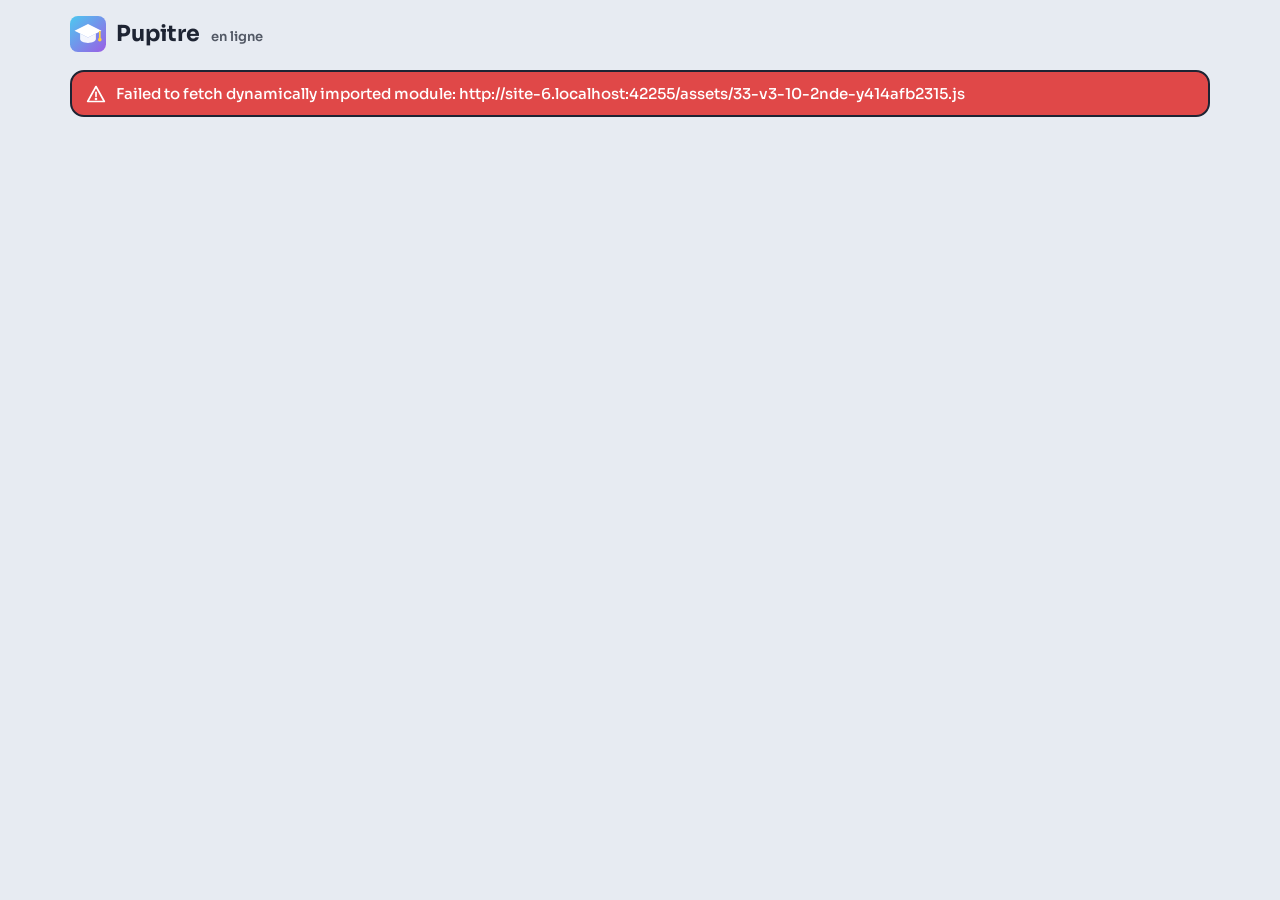
==== commit f6f1485d: "Sécurité (CSP, service worker, données corrompues), CE2 « Un son, plusieurs écritures » refait — v3." ====
--- a/index.html
+++ b/index.html
@@ -2,6 +2,8 @@
 <html lang="fr">
   <head>
     <meta charset="UTF-8" />
+    <meta http-equiv="Content-Security-Policy" content="default-src 'self'; script-src 'self'; style-src 'self' 'unsafe-inline'; img-src 'self' data: blob:; font-src 'self'; connect-src 'self'; media-src 'self' blob:; worker-src 'self'; manifest-src 'self'; object-src 'none'; base-uri 'self'; form-action 'none'" />
+    <meta name="referrer" content="no-referrer" />
     <meta name="viewport" content="width=device-width, initial-scale=1, viewport-fit=cover" />
     <meta name="theme-color" content="#1a1240" />
     <meta name="description" content="Révisions scolaires ludiques du CP à la Terminale : QCM, calcul, associations, chronologies, cartes… Fonctionne hors ligne, sans compte." />
@@ -13,8 +15,8 @@
     <link rel="apple-touch-icon" href="./apple-touch-icon.png" />
     <link rel="manifest" href="./manifest.webmanifest" />
     <title>Pupitre — révisions du CP à la Terminale</title>
-    <script type="module" crossorigin src="./assets/web-y353f98817c.js"></script>
-    <link rel="stylesheet" crossorigin href="./assets/web-y35cb59362b.css">
+    <script type="module" crossorigin src="./assets/web-y4157438544.js"></script>
+    <link rel="stylesheet" crossorigin href="./assets/web-y41cb59362b.css">
   </head>
   <body>
     <div id="root"></div>
--- a/assets/web-y41cb59362b.css
+++ b/assets/web-y41cb59362b.css
@@ -0,0 +1,30 @@
+@font-face{font-family:Fredoka Variable;font-style:normal;font-display:swap;font-weight:300 700;src:url(./fredoka-hebrew-wght-normal-DdnsCkLr.woff2) format("woff2-variations");unicode-range:U+0307-0308,U+0590-05FF,U+200C-2010,U+20AA,U+25CC,U+FB1D-FB4F}@font-face{font-family:Fredoka Variable;font-style:normal;font-display:swap;font-weight:300 700;src:url(./fredoka-latin-ext-wght-normal-CYrqKuxd.woff2) format("woff2-variations");unicode-range:U+0100-02BA,U+02BD-02C5,U+02C7-02CC,U+02CE-02D7,U+02DD-02FF,U+0304,U+0308,U+0329,U+1D00-1DBF,U+1E00-1E9F,U+1EF2-1EFF,U+2020,U+20A0-20AB,U+20AD-20C0,U+2113,U+2C60-2C7F,U+A720-A7FF}@font-face{font-family:Fredoka Variable;font-style:normal;font-display:swap;font-weight:300 700;src:url(./fredoka-latin-wght-normal-DM6njrJ3.woff2) format("woff2-variations");unicode-range:U+0000-00FF,U+0131,U+0152-0153,U+02BB-02BC,U+02C6,U+02DA,U+02DC,U+0304,U+0308,U+0329,U+2000-206F,U+20AC,U+2122,U+2191,U+2193,U+2212,U+2215,U+FEFF,U+FFFD}:root{--night: #1a1240;--night-2: #221852;--plum: #2c206b;--plum-2: #372a80;--plum-3: #44349a;--ink: #0d0724;--cream: #fff8e7;--text: #fff8e7;--text-2: rgba(255, 248, 231, .74);--text-3: rgba(255, 248, 231, .5);--line: rgba(255, 248, 231, .12);--line-2: rgba(255, 248, 231, .22);--pink: #ff4d8d;--sun: #ffd23f;--mint: #2ee6a6;--sky: #4cc9f0;--tangerine: #ff8a3d;--grape: #9b5de5;--red: #ff5a5f;--blue: #4cc9f0;--green: #2ee6a6;--orange: #ff8a3d;--yellow: #ffd23f;--purple: #9b5de5;--teal: #4cc9f0;--radius: 16px;--radius-lg: 24px;--edge: 3px solid var(--ink);--lift: 0 6px 0 var(--ink);--lift-sm: 0 4px 0 var(--ink);--font: "Fredoka Variable", "Fredoka", ui-rounded, "SF Pro Rounded", system-ui, -apple-system, sans-serif;color-scheme:dark}*{box-sizing:border-box}html,body,#root{height:100%}body{margin:0;color:var(--text);font-family:var(--font);font-size:16px;font-weight:450;line-height:1.4;-webkit-font-smoothing:antialiased;-webkit-tap-highlight-color:transparent;background-color:var(--night);background-image:radial-gradient(rgba(255,248,231,.07) 1.6px,transparent 1.7px),radial-gradient(900px 600px at 0% 0%,rgba(255,77,141,.28),transparent 60%),radial-gradient(900px 600px at 100% 10%,rgba(76,201,240,.22),transparent 60%),radial-gradient(1000px 700px at 50% 120%,rgba(155,93,229,.35),transparent 60%);background-size:28px 28px,auto,auto,auto;background-attachment:fixed}button,input,select,textarea{font:inherit;color:inherit}a{color:var(--sky)}h1,h2,h3,h4{margin:0;letter-spacing:-.01em;font-weight:700;line-height:1.1}::selection{background:#ff4d8d80}:focus-visible{outline:3px solid var(--sun);outline-offset:3px}.card{background:var(--plum);border:var(--edge);border-radius:var(--radius-lg);box-shadow:var(--lift);padding:18px}.card.tight{padding:12px}.card.flat{box-shadow:none}.card-title{font-size:17px;font-weight:650;color:var(--sun);margin-bottom:12px;display:flex;align-items:center;gap:8px;justify-content:space-between}.muted{color:var(--text-2)}.faint{color:var(--text-3)}.small{font-size:14px}.tiny{font-size:12.5px}.mono{font-variant-numeric:tabular-nums}.row{display:flex;align-items:center;gap:10px}.row.wrap{flex-wrap:wrap}.col{display:flex;flex-direction:column;gap:10px}.grow{flex:1;min-width:0}.spacer{flex:1}.center{text-align:center}.hidden{display:none!important}.ellipsis{overflow:hidden;text-overflow:ellipsis;white-space:nowrap}.divider{height:2px;background:var(--line);margin:14px 0;border-radius:2px}.btn{display:inline-flex;align-items:center;justify-content:center;gap:8px;min-height:42px;padding:0 18px;border-radius:14px;border:var(--edge);background:var(--plum-3);box-shadow:var(--lift-sm);font-weight:650;font-size:15px;cursor:pointer;-webkit-user-select:none;user-select:none;transition:transform .07s,box-shadow .07s,background .15s,filter .15s;white-space:nowrap;color:var(--cream)}.btn:hover{filter:brightness(1.1)}.btn:active:not(:disabled){transform:translateY(3px);box-shadow:0 1px 0 var(--ink)}.btn:disabled{opacity:.45;cursor:not-allowed}.btn.primary{background:var(--pink);color:#fff}.btn.success{background:var(--mint);color:var(--ink)}.btn.sun{background:var(--sun);color:var(--ink)}.btn.sky{background:var(--sky);color:var(--ink)}.btn.danger{background:var(--red);color:#fff}.btn.warn{background:var(--tangerine);color:var(--ink)}.btn.ghost{background:transparent;border-color:transparent;box-shadow:none}.btn.ghost:hover{background:#fff8e714;filter:none}.btn.ghost:active{transform:none}.btn.sm{min-height:34px;padding:0 12px;font-size:14px;border-radius:11px}.btn.xs{min-height:28px;padding:0 9px;font-size:13px;border-radius:9px;gap:4px;border-width:2px;box-shadow:0 2px 0 var(--ink)}.btn.xs.ghost,.btn.sm.ghost{box-shadow:none}.btn.lg{min-height:54px;padding:0 26px;font-size:18px;border-radius:16px}.btn.xl{min-height:68px;padding:0 28px;font-size:22px;border-radius:20px;width:100%;box-shadow:var(--lift)}.btn.xl:active:not(:disabled){transform:translateY(5px);box-shadow:0 1px 0 var(--ink)}.btn.icon{padding:0;width:42px}.btn.icon.sm{width:34px}.btn svg{width:20px;height:20px;flex:none}.btn.sm svg,.btn.xs svg{width:16px;height:16px}.input,.select,textarea.input{width:100%;min-height:44px;padding:8px 14px;border-radius:12px;border:var(--edge);background:var(--night);outline:none;font-weight:500;transition:box-shadow .15s}.input::placeholder{color:var(--text-3)}.input:focus,.select:focus{box-shadow:0 0 0 4px #ffd23f73}.input.lg{min-height:60px;font-size:22px;border-radius:16px;padding:10px 18px}.input.code{text-transform:uppercase;letter-spacing:.3em;text-align:center;font-weight:700;font-size:30px}.input.num{width:76px;text-align:center}.label{font-size:14px;color:var(--text-2);font-weight:600;margin-bottom:6px;display:block}.field{display:flex;flex-direction:column}.chip{display:inline-flex;align-items:center;gap:6px;padding:7px 14px;border-radius:999px;background:var(--plum-2);border:2px solid var(--ink);font-size:14px;font-weight:550;cursor:pointer;-webkit-user-select:none;user-select:none;transition:background .15s,transform .07s}.chip:hover{background:var(--plum-3)}.chip:active{transform:scale(.96)}.chip.on{background:var(--sun);color:var(--ink)}.chip .count{font-size:12px;opacity:.6}.badge{display:inline-flex;align-items:center;gap:4px;padding:3px 10px;border-radius:999px;font-size:13px;font-weight:600;background:#fff8e71f;color:var(--text-2);white-space:nowrap}.badge.green{background:var(--mint);color:var(--ink)}.badge.red{background:var(--red);color:#fff}.badge.orange{background:var(--tangerine);color:var(--ink)}.badge.blue{background:var(--sky);color:var(--ink)}.badge.purple{background:var(--grape);color:#fff}.badge.sun{background:var(--sun);color:var(--ink)}.seg{display:inline-flex;background:var(--night);border:2px solid var(--ink);border-radius:14px;padding:4px;gap:3px;flex-wrap:wrap}.seg button{border:0;background:transparent;padding:7px 13px;border-radius:10px;font-weight:600;font-size:14px;color:var(--text-2);cursor:pointer}.seg button.on{background:var(--sky);color:var(--ink)}.switch{position:relative;width:50px;height:30px;flex:none}.switch input{opacity:0;width:0;height:0}.switch span{position:absolute;top:0;right:0;bottom:0;left:0;background:var(--night);border:2px solid var(--ink);border-radius:999px;transition:background .2s;cursor:pointer}.switch span:after{content:"";position:absolute;left:3px;top:2px;width:22px;height:22px;border-radius:50%;background:var(--cream);border:2px solid var(--ink);transition:transform .2s}.switch input:checked+span{background:var(--mint)}.switch input:checked+span:after{transform:translate(19px)}.switch input:focus-visible+span{outline:3px solid var(--sun);outline-offset:2px}.alert{border-radius:14px;padding:11px 14px;font-size:15px;border:2px solid var(--ink);display:flex;gap:10px;align-items:flex-start;font-weight:500}.alert.warn{background:var(--tangerine);color:var(--ink)}.alert.error{background:var(--red);color:#fff}.alert.info{background:var(--sky);color:var(--ink)}.alert.ok{background:var(--mint);color:var(--ink)}.alert svg{width:20px;height:20px;flex:none;margin-top:1px}.toast-wrap{position:fixed;left:50%;bottom:24px;transform:translate(-50%);z-index:100;display:flex;flex-direction:column;gap:8px;align-items:center;pointer-events:none}.toast{background:var(--cream);color:var(--ink);border:var(--edge);box-shadow:var(--lift-sm);padding:10px 18px;border-radius:14px;font-weight:600;font-size:15px;animation:pop-in .25s cubic-bezier(.2,1.4,.4,1);max-width:90vw}.toast.error{background:var(--red);color:#fff}.modal-backdrop{position:fixed;top:0;right:0;bottom:0;left:0;background:#0d0724b3;backdrop-filter:blur(6px);-webkit-backdrop-filter:blur(6px);display:flex;align-items:center;justify-content:center;z-index:50;padding:16px}.modal{background:var(--plum);border:var(--edge);border-radius:var(--radius-lg);box-shadow:0 10px 0 var(--ink);padding:22px;width:min(560px,100%);max-height:90vh;overflow:auto;animation:pop-in .25s cubic-bezier(.2,1.4,.4,1)}.modal h3{margin-bottom:14px;font-size:24px}.timer-bar{height:14px;border-radius:999px;background:var(--night);border:2px solid var(--ink);overflow:hidden}.timer-bar>div{height:100%;background:var(--mint);border-radius:999px;transition:width .25s linear,background .3s}.timer-bar.low>div{background:var(--red)}.timer-num{font-variant-numeric:tabular-nums;font-weight:700}.ring{position:relative;display:inline-grid;place-items:center;flex:none}.ring svg{transform:rotate(-90deg);display:block}.ring .num{position:absolute;font-weight:700;font-variant-numeric:tabular-nums}.ring.low .num{color:var(--red);animation:throb 1s ease-in-out infinite}.table{width:100%;border-collapse:collapse;font-size:15px}.table th{text-align:left;font-size:13px;color:var(--text-3);font-weight:600;padding:6px 8px;border-bottom:2px solid var(--line)}.table td{padding:8px;border-bottom:1px solid var(--line);vertical-align:middle}.table tr:last-child td{border-bottom:0}.dot{width:10px;height:10px;border-radius:50%;display:inline-block;flex:none}.dot.on{background:var(--mint);box-shadow:0 0 0 3px #2ee6a640}.dot.off{background:var(--text-3)}.avatar{display:inline-grid;place-items:center;flex:none;border-radius:50%;background:var(--cream);border:2.5px solid var(--ink);line-height:1;box-shadow:0 3px 0 var(--ink)}.avatar.off{filter:grayscale(1);opacity:.55}.avatar-grid{display:grid;grid-template-columns:repeat(6,1fr);gap:8px}.avatar-grid button{aspect-ratio:1;border-radius:16px;border:2.5px solid var(--ink);background:var(--plum-2);font-size:28px;cursor:pointer;display:grid;place-items:center;transition:transform .1s,background .15s}.avatar-grid button:active{transform:scale(.9)}.avatar-grid button.on{background:var(--sun);transform:scale(1.08);box-shadow:0 4px 0 var(--ink)}.avatar-grid button.taken{opacity:.35}.crowd{display:flex;flex-wrap:wrap;gap:10px;justify-content:center}.crowd .who{display:flex;flex-direction:column;align-items:center;gap:4px;width:74px;font-size:13px;font-weight:600;animation:pop-in .35s cubic-bezier(.2,1.4,.4,1) both}.crowd .who span:last-child{max-width:74px;overflow:hidden;text-overflow:ellipsis;white-space:nowrap}.bob{animation:bob 2.4s ease-in-out infinite}.choices{display:grid;grid-template-columns:1fr 1fr;gap:14px}.choice{position:relative;display:flex;align-items:center;gap:14px;text-align:left;min-height:78px;padding:14px 18px;border-radius:20px;border:var(--edge);box-shadow:var(--lift);cursor:pointer;font-weight:650;font-size:19px;color:var(--ink);transition:transform .07s,box-shadow .07s,opacity .25s,filter .25s}.choice .shape{width:34px;height:34px;flex:none;display:grid;place-items:center}.choice .shape svg{width:30px;height:30px;fill:var(--ink)}.choice:active:not(:disabled){transform:translateY(5px);box-shadow:0 1px 0 var(--ink)}.choice.c0{background:var(--sky)}.choice.c1{background:var(--tangerine)}.choice.c2{background:var(--mint)}.choice.c3{background:var(--pink)}.choice.c4{background:var(--grape);color:#fff}.choice.c4 .shape svg{fill:#fff}.choice.c5{background:var(--sun)}.choice.dim{opacity:.28;filter:saturate(.3);box-shadow:0 2px 0 var(--ink);transform:translateY(4px)}.choice.correct{animation:wiggle .6s ease-in-out;outline:5px solid var(--cream);outline-offset:3px}.choice .count{margin-left:auto;font-size:17px;background:var(--ink);color:var(--cream);padding:2px 12px;border-radius:999px}.choice:disabled{cursor:default}@keyframes pop-in{0%{opacity:0;transform:scale(.6)}to{opacity:1;transform:none}}@keyframes bob{0%,to{transform:translateY(0) rotate(-4deg)}50%{transform:translateY(-8px) rotate(4deg)}}@keyframes wiggle{0%,to{transform:rotate(0)}20%{transform:rotate(-3deg) scale(1.04)}40%{transform:rotate(3deg) scale(1.04)}60%{transform:rotate(-2deg)}80%{transform:rotate(1deg)}}@keyframes shake{0%,to{transform:translate(0)}20%,60%{transform:translate(-10px)}40%,80%{transform:translate(10px)}}@keyframes throb{0%,to{transform:scale(1)}50%{transform:scale(1.15)}}@keyframes count-pop{0%{opacity:0;transform:scale(2.4) rotate(-12deg)}25%{opacity:1;transform:scale(1) rotate(3deg)}80%{opacity:1;transform:scale(.95)}to{opacity:0;transform:scale(.6)}}@keyframes rise{0%{opacity:0;transform:translateY(24px)}to{opacity:1;transform:none}}@keyframes eq{0%,to{height:30%}50%{height:100%}}.shake{animation:shake .5s ease-in-out}.rise{animation:rise .4s cubic-bezier(.2,1.2,.4,1) both}.ready{position:fixed;top:0;right:0;bottom:0;left:0;z-index:45;display:grid;place-items:center;text-align:center;background:radial-gradient(circle at center,#ff4d8d73,#1a1240f0 60%)}.ready.inline{position:relative;inset:auto;background:none;z-index:auto;min-height:50vh}.ready .n{font-size:min(48vw,320px);font-weight:700;line-height:1;color:var(--sun);-webkit-text-stroke:8px var(--ink);paint-order:stroke fill;text-shadow:0 14px 0 var(--ink);animation:count-pop 1s ease-out both}.ready .lbl{font-size:26px;font-weight:650;margin-top:8px}.autobar{display:flex;align-items:center;gap:10px;font-weight:600;font-size:15px}.autobar .track{flex:1;height:10px;border-radius:999px;background:var(--night);border:2px solid var(--ink);overflow:hidden}.autobar .track>div{height:100%;background:var(--sun)}.host-shell{min-height:100%;display:flex;flex-direction:column}.topbar{position:sticky;top:0;z-index:20;display:flex;align-items:center;gap:14px;padding:10px 20px;background:#1a1240db;backdrop-filter:blur(14px);-webkit-backdrop-filter:blur(14px);border-bottom:var(--edge)}.brand{display:flex;align-items:center;gap:10px;font-weight:700;font-size:22px}.brand img{width:36px;height:36px}.brand small{font-weight:500;color:var(--text-3);font-size:14px}.host-main{flex:1;padding:22px;max-width:1500px;width:100%;margin:0 auto}.grid-2{display:grid;grid-template-columns:minmax(0,1fr) 390px;gap:22px;align-items:start}.grid-cards{display:grid;grid-template-columns:repeat(auto-fill,minmax(230px,1fr));gap:14px}.mode-card{text-align:left;border:var(--edge);background:var(--plum-2);border-radius:20px;padding:14px;cursor:pointer;display:flex;gap:12px;box-shadow:var(--lift-sm);transition:transform .08s,background .15s}.mode-card:hover{background:var(--plum-3)}.mode-card:active{transform:translateY(3px);box-shadow:0 1px 0 var(--ink)}.mode-card.on{background:var(--cream);color:var(--ink)}.mode-card.on p{color:#0d0724b3}.mode-card .ic{width:46px;height:46px;border-radius:14px;display:grid;place-items:center;flex:none;border:2.5px solid var(--ink)}.mode-card .ic svg{width:24px;height:24px;color:var(--ink)}.mode-card h4{font-size:18px;margin-bottom:3px}.mode-card p{margin:0;font-size:14px;color:var(--text-2)}.qr-box{background:#fff;padding:12px;border-radius:20px;display:inline-block;border:var(--edge);box-shadow:var(--lift);flex:none}.qr-box img{display:block;width:240px;height:240px;image-rendering:pixelated}.qr-box.sm img{width:170px;height:170px}.qr-label{text-align:center;font-weight:650;margin-top:10px;font-size:16px}.step-num{display:inline-grid;place-items:center;width:30px;height:30px;border-radius:50%;background:var(--sun);color:var(--ink);border:2px solid var(--ink);font-weight:700;margin-right:6px}.big-code{font-size:72px;font-weight:700;letter-spacing:.12em;line-height:1;color:var(--sun);-webkit-text-stroke:3px var(--ink);paint-order:stroke fill;text-shadow:0 6px 0 var(--ink)}.url-pill{background:var(--night);border:2px solid var(--ink);padding:8px 14px;border-radius:12px;font-size:17px;font-weight:600;word-break:break-all}.player-tile{display:flex;align-items:center;gap:10px;padding:8px 10px;background:var(--plum-2);border-radius:14px;border:2px solid var(--ink)}.question-hero{font-size:clamp(26px,2.8vw,40px);font-weight:650;line-height:1.2}.answer-row{display:grid;grid-template-columns:30px minmax(110px,1fr) minmax(120px,2fr) auto;gap:10px;align-items:center;padding:8px 10px;border-radius:14px;background:var(--plum-2);border:2px solid var(--ink)}.answer-row.review{background:#ff8a3d40}.answer-field{display:flex;align-items:center;gap:6px;flex-wrap:wrap}.controls-bar{display:flex;gap:12px;flex-wrap:wrap;align-items:center}.lb-row{display:grid;grid-template-columns:30px auto 1fr auto;align-items:center;gap:10px;padding:7px 10px;border-radius:14px}.lb-row:nth-child(odd){background:#fff8e70d}.lb-rank{font-weight:700;color:var(--text-3);text-align:center;font-variant-numeric:tabular-nums;font-size:17px}.lb-row.r1 .lb-rank{color:var(--sun)}.lb-row.r2 .lb-rank{color:#d9d4ff}.lb-row.r3 .lb-rank{color:var(--tangerine)}.lb-score{font-weight:700;font-variant-numeric:tabular-nums;font-size:19px}.lb-row.me{background:#ffd23f2e;outline:2px solid var(--sun)}.streak{font-size:13px;font-weight:700;color:var(--tangerine);white-space:nowrap}.audio-panel{background:var(--grape);border:var(--edge);border-radius:20px;padding:16px;box-shadow:var(--lift-sm)}.audio-progress{height:10px;border-radius:999px;background:#0d072466;overflow:hidden}.audio-progress>div{height:100%;background:var(--cream);transition:width .2s linear}.eq{display:inline-flex;gap:3px;align-items:flex-end;height:20px}.eq i{width:5px;background:currentColor;border-radius:3px;animation:eq .9s ease-in-out infinite}.eq i:nth-child(2){animation-delay:.2s}.eq i:nth-child(3){animation-delay:.4s}.eq i:nth-child(4){animation-delay:.1s}.eq.paused i{animation-play-state:paused}.reveal-box{background:var(--mint);color:var(--ink);border:var(--edge);border-radius:20px;padding:14px 18px;box-shadow:var(--lift-sm)}.reveal-box .ans{font-size:28px;font-weight:700}.reveal-box .muted,.reveal-box .faint{color:#0d0724b3}.secret{filter:blur(10px);transition:filter .2s;cursor:pointer;-webkit-user-select:none;user-select:none}.podium{display:flex;justify-content:center;align-items:flex-end;gap:14px;margin:14px 0 20px}.podium .step{width:150px;text-align:center}.podium .block{border-radius:16px 16px 0 0;border:var(--edge);border-bottom:0;display:flex;align-items:flex-start;justify-content:center;padding-top:10px;font-size:38px;font-weight:700;color:var(--ink)}.podium .p1 .block{height:160px;background:var(--sun)}.podium .p2 .block{height:116px;background:var(--sky)}.podium .p3 .block{height:84px;background:var(--tangerine)}.podium .name{font-weight:700;font-size:18px;margin:6px 0 2px}.podium .pts{color:var(--text-2);font-size:15px;margin-bottom:8px}.podium .step .avatar{animation:bob 2.4s ease-in-out infinite}.tabs{display:flex;gap:6px}.tabs button{background:transparent;border:2px solid transparent;padding:7px 14px;border-radius:12px;font-weight:600;color:var(--text-2);cursor:pointer;font-size:15px}.tabs button.on{background:var(--cream);color:var(--ink);border-color:var(--ink)}.dropzone{border:3px dashed var(--line-2);border-radius:18px;padding:20px;text-align:center;color:var(--text-2);cursor:pointer;transition:border-color .15s,background .15s}.dropzone.over{border-color:var(--sun);background:#ffd23f1a}.players-inline>.card{border:0;padding:0;background:none;box-shadow:none}@media(max-width:1100px){.grid-2{grid-template-columns:minmax(0,1fr)}}.player-shell{min-height:100%;display:flex;flex-direction:column;padding:max(14px,env(safe-area-inset-top)) 16px max(16px,env(safe-area-inset-bottom));max-width:560px;margin:0 auto}.player-head{display:flex;align-items:center;gap:10px;margin-bottom:14px}.player-body{flex:1;display:flex;flex-direction:column;gap:16px}.player-body .choices{grid-template-columns:1fr;gap:12px}.player-body .choice{min-height:74px;font-size:21px}.big-state{flex:1;display:flex;flex-direction:column;align-items:center;justify-content:center;text-align:center;gap:14px;padding:20px 0}.big-state h2{font-size:30px}.logo-title{font-size:52px;font-weight:700;color:var(--sun);-webkit-text-stroke:3px var(--ink);paint-order:stroke fill;text-shadow:0 6px 0 var(--ink);transform:rotate(-3deg);display:inline-block}.result-card{border-radius:26px;padding:22px;text-align:center;border:var(--edge);box-shadow:var(--lift)}.result-card.ok{background:var(--mint);color:var(--ink)}.result-card.ko,.result-card.mid{background:var(--tangerine);color:var(--ink)}.result-card.none{background:var(--plum)}.result-card .pts{font-size:64px;font-weight:700;line-height:1;animation:pop-in .4s cubic-bezier(.2,1.6,.4,1) both .15s}.result-card .verdict{font-size:26px;font-weight:700}.locked{background:var(--plum);border:var(--edge);border-radius:24px;box-shadow:var(--lift);padding:22px;text-align:center}.conn-banner{position:fixed;top:0;left:0;right:0;z-index:60;background:var(--tangerine);color:var(--ink);font-weight:700;text-align:center;padding:calc(env(safe-area-inset-top) + 6px) 12px 6px;font-size:15px;border-bottom:var(--edge)}.pause-overlay{position:fixed;top:0;right:0;bottom:0;left:0;background:#1a1240eb;backdrop-filter:blur(8px);-webkit-backdrop-filter:blur(8px);z-index:40;display:flex;align-items:center;justify-content:center;flex-direction:column;gap:12px;text-align:center}.score-pill{background:var(--sun);color:var(--ink);border:2px solid var(--ink);border-radius:999px;padding:4px 12px;font-weight:700;font-variant-numeric:tabular-nums;box-shadow:0 3px 0 var(--ink)}.screen-shell{min-height:100%;padding:4vh 5vw;display:flex;flex-direction:column;gap:3vh}.screen-shell .question-hero{font-size:clamp(34px,4.6vw,80px)}.screen-shell .choice{font-size:clamp(22px,2.4vw,42px);min-height:13vh}.screen-shell .choice .shape,.screen-shell .choice .shape svg{width:52px;height:52px}.screen-shell .qr-box img{width:min(36vh,380px);height:min(36vh,380px)}.screen-big{font-size:clamp(44px,6.5vw,120px);font-weight:700;line-height:1.02;color:var(--sun);-webkit-text-stroke:4px var(--ink);paint-order:stroke fill;text-shadow:0 8px 0 var(--ink)}#confetti{position:fixed;top:0;right:0;bottom:0;left:0;pointer-events:none;z-index:90}@media(prefers-reduced-motion:reduce){*,*:before,*:after{animation:none!important;transition:none!important}}.avatar-tabs{display:flex;gap:8px;overflow-x:auto;padding:2px 2px 6px;scrollbar-width:none;-webkit-overflow-scrolling:touch}.avatar-tabs::-webkit-scrollbar{display:none}.avatar-tabs .chip{flex:none}.avatar-grid.scroll{max-height:300px;overflow-y:auto;padding:4px;margin:-4px;overscroll-behavior:contain}.podium .step,.podium .who-top{display:flex;flex-direction:column;align-items:center}.podium .step.empty .block{opacity:.25}.podium .block{width:100%}.podium.big{gap:2.5vw;margin:2vh 0 0;width:100%}.podium.big .step{width:min(22vw,360px);animation:rise .7s cubic-bezier(.2,1.3,.4,1) both}.podium.big .name{font-size:clamp(26px,2.6vw,48px);margin-top:1.2vh;max-width:100%}.podium.big .pts{font-size:clamp(20px,1.8vw,32px);font-weight:650;color:var(--cream);margin-bottom:1.5vh}.podium.big .block{font-size:clamp(60px,7vw,130px);border-width:5px;border-radius:28px 28px 0 0;padding-top:1.5vh;box-shadow:inset 0 -14px #0d072426}.podium.big .p1 .block{height:30vh}.podium.big .p2 .block{height:21vh}.podium.big .p3 .block{height:14vh}.podium.big.crowded .p1 .block{height:20vh}.podium.big.crowded .p2 .block{height:14vh}.podium.big.crowded .p3 .block{height:9vh}.podium.big.crowded .block{font-size:clamp(44px,5vw,90px)}.podium-floor{width:min(80vw,1300px);height:10px;background:var(--ink);border-radius:6px}.awards{display:grid;grid-template-columns:repeat(auto-fit,minmax(240px,1fr));gap:2vw;width:min(92vw,1500px)}.award{background:var(--plum);border:var(--edge);border-radius:24px;box-shadow:var(--lift);padding:18px 22px;display:flex;align-items:center;gap:16px;animation:rise .6s cubic-bezier(.2,1.3,.4,1) both}.award .ico{font-size:clamp(36px,3vw,56px);line-height:1}.award .lbl{color:var(--sun);font-weight:650;font-size:clamp(16px,1.3vw,22px)}.award .val{font-weight:700;font-size:clamp(22px,1.9vw,34px);line-height:1.15}.award .sub{color:var(--text-2);font-size:clamp(15px,1.1vw,19px)}.rest-grid{display:grid;grid-template-columns:repeat(auto-fill,minmax(280px,1fr));gap:12px;width:min(92vw,1500px)}.rest-grid .lb-row{background:var(--plum);border:2px solid var(--ink);font-size:clamp(18px,1.4vw,24px)}.chip.sm{font-size:14px;padding:4px 10px}.grade-chip{min-width:64px;justify-content:center;font-weight:700}.seg.wrap-seg{flex-wrap:wrap;height:auto}.source-grid{display:grid;grid-template-columns:repeat(auto-fill,minmax(190px,1fr));gap:10px}.source-card{display:flex;flex-direction:column;gap:4px;text-align:left;cursor:pointer;background:var(--plum);color:var(--text);border:var(--edge);border-radius:var(--radius);padding:12px 14px;box-shadow:var(--lift-sm);font:inherit;transition:transform .08s}.source-card span{font-size:14px;color:var(--text-2)}.source-card.on{background:var(--sun);color:var(--ink)}.source-card.on span{color:#0d0724bf}.source-card:active{transform:translateY(2px);box-shadow:0 2px 0 var(--ink)}.grade-badge{display:inline-flex;align-items:center;justify-content:center;min-width:38px;padding:2px 8px;border-radius:999px;font-weight:800;font-size:13px;background:var(--cream);color:var(--ink);border:2px solid var(--ink)}.slot-grid{display:grid;grid-template-columns:repeat(auto-fit,minmax(260px,1fr));gap:12px}.slot{background:var(--plum);border:var(--edge);border-radius:var(--radius);padding:14px;box-shadow:var(--lift-sm);display:flex;flex-direction:column;gap:8px}.slot .prompt{font-size:19px;font-weight:650;line-height:1.25}.slot .ans{font-size:20px;font-weight:800;color:var(--mint)}.screen-shell .slot .prompt{font-size:clamp(20px,1.8vw,32px)}.screen-shell .slot .ans{font-size:clamp(22px,2vw,36px)}.method-box{margin-top:8px;padding:10px 12px;border-radius:12px;background:#ffd23f1f;border:2px dashed rgba(255,210,63,.55);font-size:15px}.method-box b{color:var(--sun)}.recap-list{display:flex;flex-direction:column;gap:10px}.recap-item{background:var(--plum);border:var(--edge);border-radius:var(--radius);padding:12px 14px;display:flex;flex-direction:column;gap:6px}.recap-item.ok{border-color:var(--mint)}.recap-item.ko{border-color:var(--tangerine)}.recap-item .q{font-weight:650}.recap-item .a{color:var(--mint);font-weight:700}.mastery{display:inline-flex;align-items:center;gap:4px;padding:2px 8px;border-radius:999px;font-size:12px;font-weight:700;border:2px solid var(--ink)}.mastery.acquis{background:var(--mint);color:var(--ink)}.mastery.en-cours{background:var(--sun);color:var(--ink)}.mastery.a-revoir{background:var(--tangerine);color:var(--ink)}.mastery.nouveau{background:var(--plum-3);color:var(--cream)}.bars{display:flex;align-items:flex-end;gap:4px;height:90px;padding:6px 0}.bars>div{flex:1;min-width:6px;max-width:26px;border-radius:6px 6px 2px 2px;background:var(--sky);border:2px solid var(--ink);position:relative}.bars>div.low{background:var(--tangerine)}.bars>div.high{background:var(--mint)}.meter{height:10px;border-radius:99px;background:var(--night);border:2px solid var(--ink);overflow:hidden}.meter>div{height:100%;background:var(--mint)}.profile-row{display:grid;grid-template-columns:1fr auto auto auto;gap:12px;align-items:center;padding:10px 12px;border-radius:14px;cursor:pointer;border:2px solid transparent}.profile-row:hover{background:var(--plum-2)}.profile-row.on{background:var(--plum-2);border-color:var(--sun)}.num-answer{display:flex;align-items:center;gap:10px}.num-answer .input{flex:1;text-align:center;font-size:26px;font-weight:700}.num-answer .unit{font-size:22px;font-weight:700;color:var(--text-2)}.coop-meter{display:flex;flex-direction:column;gap:6px;align-items:center}.coop-meter .meter{width:100%;height:18px}.qedit-grid{display:grid;grid-template-columns:1fr 1fr;gap:12px}@media(max-width:800px){.qedit-grid{grid-template-columns:1fr}}.choices.tf .choice{min-height:120px;font-size:30px;justify-content:center}.chart svg,.fr-map svg{width:100%;height:auto;display:block}.chart{background:var(--night-2);border:2px solid var(--ink);border-radius:14px;padding:6px}.chart.big{max-width:900px}.ch-title{fill:var(--cream);font-weight:700;font-size:20px}.ch-axis,.ch-label{fill:var(--text-2);font-size:15px}.ch-val{fill:var(--cream);font-size:15px;font-weight:700}.ch-grid{stroke:var(--line);stroke-width:1}.ch-bar{fill:var(--sky);stroke:var(--ink);stroke-width:2}.ch-line{fill:none;stroke:var(--sun);stroke-width:4;stroke-linejoin:round}.ch-dot{fill:var(--sun);stroke:var(--ink);stroke-width:2}.fr-map{max-width:520px;width:100%;align-self:center}.fr-map.big{max-width:640px}.map-land{fill:var(--plum-3);stroke:var(--cream);stroke-width:4;stroke-linejoin:round}.map-pt .dot{fill:var(--sun);stroke:var(--ink);stroke-width:4;transition:r .15s}.map-pt .letter{fill:var(--ink);font-weight:800;font-size:30px;pointer-events:none}.map-pt .name{fill:var(--cream);font-weight:700;font-size:38px;paint-order:stroke;stroke:var(--ink);stroke-width:6px;pointer-events:none}.map-pt.picked .dot{fill:var(--sky)}.map-pt.good .dot{fill:var(--mint)}.map-pt.bad .dot{fill:var(--tangerine)}.map-pt.dim{opacity:.45}.match-row{display:grid;grid-template-columns:minmax(0,1fr) minmax(0,1.2fr);gap:10px;align-items:center}.match-left{font-weight:650;background:var(--plum);border:2px solid var(--ink);border-radius:12px;padding:10px 12px}.match-preview{display:grid;grid-template-columns:1fr 1fr;gap:12px}.order-row{display:flex;align-items:center;gap:10px;background:var(--plum);border:2px solid var(--ink);border-radius:14px;padding:8px 10px;font-weight:600}.order-num{width:30px;height:30px;flex:none;border-radius:50%;display:grid;place-items:center;background:var(--sun);color:var(--ink);font-weight:800}.fix-words{display:flex;flex-wrap:wrap;gap:8px}.fix-word{font:inherit;font-size:20px;padding:6px 10px;border-radius:10px;border:2px solid var(--ink);background:var(--plum);color:var(--cream);cursor:pointer}.fix-word.on{background:var(--tangerine);color:var(--ink);text-decoration:line-through}span.fix-word{cursor:default}.fix-word.bad{background:var(--tangerine);color:var(--ink)}.step-row{display:flex;flex-direction:column;gap:6px}.step-q{font-size:17px}.steps-preview{margin:0;padding-left:22px;display:flex;flex-direction:column;gap:4px}.kbd{margin-left:auto;font:inherit;font-size:13px;font-weight:800;padding:2px 8px;border-radius:6px;background:#0d072459}.solo-shell{max-width:1180px;margin:0 auto;padding:16px 20px 40px;display:flex;flex-direction:column;gap:18px;min-height:100%}.solo-top{display:flex;align-items:center;gap:12px;flex-wrap:wrap}.brand small{font-size:13px;font-weight:600;color:var(--text-2);margin-left:6px}.profile-grid{display:grid;grid-template-columns:repeat(auto-fill,minmax(170px,1fr));gap:14px}.profile-card{position:relative;display:flex;flex-direction:column;align-items:center;gap:8px;background:var(--plum);border:var(--edge);border-radius:var(--radius-lg);box-shadow:var(--lift-sm);padding:18px 12px;color:var(--text);font:inherit}.profile-card>.btn{position:absolute;top:6px;right:6px}.profile-card.add{cursor:pointer;justify-content:center;border-style:dashed;color:var(--text-2);min-height:170px}.profile-pick{all:unset;cursor:pointer;display:flex;flex-direction:column;align-items:center;gap:8px;font-size:20px}.solo-play{display:flex;flex-direction:column;gap:14px;max-width:860px;width:100%;margin:0 auto}.solo-question .question-hero{font-size:clamp(24px,3vw,34px)}.progress-bar{height:10px;border-radius:99px;background:var(--night);border:2px solid var(--ink);overflow:hidden}.progress-bar>div{height:100%;background:var(--mint);transition:width .3s}.solo-setup{align-items:start}@media(max-width:700px){.solo-shell{padding:10px 12px 30px}.solo-top .tabs{order:3;width:100%;overflow-x:auto}}.screen-shell .fr-map.big{max-width:min(640px,52vh)}.screen-shell .chart.big{max-width:min(900px,90vh)}.reveal-box .ans.long{font-size:20px;line-height:1.35}.avatar-grid.scroll.wide{grid-template-columns:repeat(auto-fill,minmax(64px,1fr));max-height:340px;gap:10px}.avatar-grid.scroll.wide button{font-size:34px}.solo-top .tabs{flex-wrap:wrap}.solo-top .tabs button{display:inline-flex;align-items:center;gap:6px}.solo-top .who{gap:8px}.dash{display:flex;flex-direction:column;gap:18px}.dash-hello{display:flex;gap:18px;align-items:center}.dash-title{font-size:clamp(28px,4vw,40px)}.dash-grid{display:grid;grid-template-columns:repeat(auto-fit,minmax(min(100%,300px),1fr));gap:18px;align-items:start}.goal{display:flex;flex-direction:column;gap:6px;max-width:560px}.goal-meter{height:18px}.goal-meter>div{background:repeating-linear-gradient(45deg,var(--sun) 0 12px,color-mix(in srgb,var(--sun) 80%,#000) 12px 24px)}.week{display:grid;grid-template-columns:repeat(7,minmax(0,46px));gap:6px}.wday{display:flex;flex-direction:column;align-items:center;gap:4px;font-size:12px;color:var(--text-3)}.wday i{width:100%;aspect-ratio:1;max-width:40px;border-radius:10px;display:grid;place-items:center;background:var(--night-2);border:2px solid var(--line-2);color:#fff;font-style:normal}.wday.done i{background:var(--mint);border-color:transparent}.wday.today span{color:var(--text);font-weight:700}.wday.today i{border:2px dashed var(--title)}.wday.future i{opacity:.45}.streak-line{color:var(--text-2)}.meter.thin{height:6px;border-width:0;background:var(--line)}.meter.thin>div{border-radius:99px}.xp-meter{height:14px}.xp-meter>div{background:linear-gradient(90deg,var(--sky),var(--grape))}.badge-row{display:flex;align-items:center;gap:10px}.badge-ico{width:34px;height:34px;flex:none;border-radius:50%;display:grid;place-items:center;background:color-mix(in srgb,var(--accent) 22%,transparent);color:var(--text);border:2px solid var(--accent)}.bons-points{display:grid;grid-template-columns:repeat(5,minmax(0,1fr));gap:6px}.bon-point{aspect-ratio:1.6;border-radius:6px;border:2px dashed var(--line-2);display:grid;place-items:center;font-size:9px;font-weight:800;letter-spacing:.06em;text-align:center}.bon-point.on{border:2px solid #b5452f;background:linear-gradient(135deg,#ffe08a,#ffc93c);color:#8a2b1a;transform:rotate(-2deg)}.bon-point.on:nth-child(2n){transform:rotate(2deg)}.upcoming{display:grid;grid-template-columns:repeat(7,minmax(0,1fr));gap:6px;align-items:end;height:84px}.up-bar{width:100%;border-radius:4px;background:var(--plum-3)}.up-bar[data-today="1"]{background:var(--sun)}.mascot{flex:none}.gommettes{display:flex;flex-wrap:wrap;gap:6px}.gommette{width:26px;height:26px;border-radius:50%;background:var(--plum-3);display:grid;place-items:center}.gommette.now{background:transparent;border:2.5px dashed var(--title)}.gommette.ok{background:var(--mint)}.gommette.ok:after{content:"★";color:#fff;font-size:15px;line-height:1}.gommette:nth-child(3n+2).ok{background:var(--sky)}.gommette:nth-child(3n).ok{background:#e86a5b}.gommette.ko{background:var(--line-2)}.gommette.done{background:var(--sky)}.play-bar{display:flex;align-items:center;gap:10px;flex-wrap:wrap}.play-count{font-size:16px}.exam-title{font-weight:700}.exam-clock{font-size:17px;font-variant-numeric:tabular-nums;gap:6px}.rate-row{display:grid;grid-template-columns:repeat(3,minmax(0,1fr));gap:10px}.rate-row .btn{white-space:normal;text-align:center;line-height:1.15;padding:8px 10px}.rate-row .kbd{margin-left:4px}.dictation-bar .btn{min-height:52px}.exam-note{font-size:clamp(64px,12vw,110px)!important}.exam-note small{font-size:.4em}.lesson{background:var(--plum-2);border:2px solid var(--line-2);border-radius:var(--radius);padding:14px 16px;display:flex;flex-direction:column;gap:8px}.lesson.compact{font-size:15px}.lesson-head{display:flex;align-items:center;justify-content:space-between;gap:8px}.lesson h3{font-size:19px;font-family:var(--head-font, inherit);color:var(--title, var(--sun))}.lesson ul{margin:0;padding-left:20px;display:flex;flex-direction:column;gap:5px;line-height:1.45}.lesson-ex{margin:2px 0 0;color:var(--text-2)}.lesson-method{border-left:4px solid var(--sun);padding:4px 0 4px 10px}.lesson-sub{font-size:13px;font-weight:700;color:var(--text-3);text-transform:uppercase;letter-spacing:.06em}.lesson-facts{color:var(--text-2)}.lessons{display:flex;flex-direction:column;gap:16px}.lessons-grid{display:grid;grid-template-columns:minmax(240px,340px) minmax(0,1fr);gap:16px;align-items:start}.lessons-list{display:flex;flex-direction:column;gap:4px;padding:8px;max-height:70vh;overflow-y:auto}.lesson-item{all:unset;box-sizing:border-box;display:flex;align-items:center;gap:8px;padding:9px 10px;border-radius:10px;cursor:pointer}.lesson-item:hover{background:var(--plum-2)}.lesson-item.on{background:var(--plum-3)}.lesson-item:focus-visible{outline:3px solid var(--sun)}.sm-select{width:auto;min-height:34px;padding:4px 10px;font-size:14px}.parent-report{display:flex;flex-direction:column;gap:16px}.pr-head{display:flex;align-items:baseline;justify-content:space-between;flex-wrap:wrap;gap:8px}.pr-head h2{font-size:28px;font-family:var(--head-font, inherit)}.kpis{display:grid;grid-template-columns:repeat(auto-fit,minmax(min(100%,170px),1fr));gap:12px}.kpi{background:var(--plum);border:var(--edge);border-radius:var(--radius);padding:12px 14px;display:flex;flex-direction:column;gap:2px}.kpi span{font-size:13px;color:var(--text-3);font-weight:600}.kpi b{font-size:26px;font-variant-numeric:tabular-nums}.kpi small{color:var(--text-2);font-size:12.5px}.pr-grid{display:grid;grid-template-columns:repeat(auto-fit,minmax(min(100%,340px),1fr));gap:16px;align-items:start}.heat{display:grid;grid-template-rows:repeat(7,14px);grid-auto-flow:column;grid-auto-columns:14px;gap:4px}.heat i{border-radius:3px;background:var(--line)}.heat i.l1{background:color-mix(in srgb,var(--mint) 45%,transparent)}.heat i.l2{background:color-mix(in srgb,var(--mint) 75%,transparent)}.heat i.l3{background:var(--mint)}.heat i.future{background:transparent;border:1px dashed var(--line)}.mbar{display:inline-block;height:8px;border-radius:4px;background:var(--sky);vertical-align:middle;margin-right:4px}.table{min-width:0}.card:has(>.table){overflow-x:auto}@media(max-width:860px){.lessons-grid{grid-template-columns:1fr}.lessons-list{max-height:260px}}@media(max-width:700px){.solo-top{gap:8px}.solo-top .tabs{order:3;width:100%;flex-wrap:nowrap;overflow-x:auto;scrollbar-width:none}.solo-top .tabs::-webkit-scrollbar{display:none}.solo-top .tabs button{flex:none;padding:7px 10px}.solo-top .who-name{max-width:90px;overflow:hidden;text-overflow:ellipsis;white-space:nowrap}.dash-hello{flex-direction:column;align-items:flex-start}.dash-hello .mascot{width:64px;height:72px}.week{grid-template-columns:repeat(7,minmax(0,1fr))}.rate-row{grid-template-columns:1fr}.rate-row .btn{min-height:48px}.choices{grid-template-columns:1fr}.question-hero{overflow-wrap:anywhere}.grid-2{gap:14px}.seg{max-width:100%}.seg button{padding:7px 10px}.kpi b{font-size:22px}.play-bar .btn.ghost{padding:0 8px}}@media(max-width:420px){.solo-shell{padding:8px 10px 26px}.brand{font-size:19px}.brand small{display:none}.solo-top .tabs button span{font-size:14px}}.grid-2>*{min-width:0}.recap-item,.reveal-box,.lesson{overflow-wrap:anywhere}.mono{white-space:nowrap}@media(hover:none){.kbd{display:none}}.gommette{background:color-mix(in srgb,var(--ink) 14%,var(--desk, var(--plum-3)))}.listen-btn{font-weight:700}.print-only{display:none}.search-results{display:flex;flex-direction:column;gap:4px;max-height:360px;overflow-y:auto}.search-results .lesson-item{display:flex;align-items:center;gap:10px}@media print{html,body{background:#fff!important}#root{zoom:1!important}body:has(.print-area) *{visibility:hidden}body:has(.print-area) .print-area,body:has(.print-area) .print-area *{visibility:visible}.print-area{position:absolute;left:0;top:0;width:100%;color:#111;--text: #111;--text-2: #333;--text-3: #555;--plum: #fff;--plum-2: #f4f4f4;--line: #ccc;--line-2: #999;--night: #fff;--title: #111;--mint: #2e9a5e;--sky: #3d7be0}.print-area .no-print{display:none!important}.print-area .print-only{display:block!important}.lesson-print .lesson{background:#fff!important;border:1px solid #bbb!important;color:#111!important;font-size:12pt}.lesson-print .lesson *{color:#111!important}.lesson-print-head{font-size:10pt;margin-bottom:8px}.print-area .card,.print-area .kpi{box-shadow:none!important;border:1px solid #bbb!important;break-inside:avoid;background:#fff!important}}.row.wrap>.btn.grow{flex:1 1 auto}@media(max-width:420px){.btn{white-space:normal;text-align:center}}@media(max-width:1000px){.solo-top .tabs{order:3;width:100%;flex-wrap:nowrap;overflow-x:auto;scrollbar-width:none}.solo-top .tabs::-webkit-scrollbar{display:none}.solo-top .tabs button{flex:none}}.solo-shell{padding-top:max(16px,calc(env(safe-area-inset-top,0px) + 14px));padding-left:max(20px,env(safe-area-inset-left,0px));padding-right:max(20px,env(safe-area-inset-right,0px));padding-bottom:max(40px,calc(env(safe-area-inset-bottom,0px) + 20px))}@media(max-width:700px){.solo-shell{padding-top:max(10px,calc(env(safe-area-inset-top,0px) + 10px));padding-left:max(12px,env(safe-area-inset-left,0px));padding-right:max(12px,env(safe-area-inset-right,0px))}}@media(max-width:420px){.solo-shell{padding-left:max(10px,env(safe-area-inset-left,0px));padding-right:max(10px,env(safe-area-inset-right,0px))}}.topbar{padding-top:max(10px,env(safe-area-inset-top,0px))}.screen-shell{padding-top:max(4vh,env(safe-area-inset-top,0px))}@media(display-mode:standalone){body:before{content:"";position:fixed;z-index:30;top:0;left:0;right:0;pointer-events:none;height:calc(env(safe-area-inset-top,0px) + 10px);background:var(--desk, var(--night));box-shadow:0 4px 10px -6px #00000040}.solo-shell{padding-top:calc(env(safe-area-inset-top,0px) + 26px)}.player-shell{padding-top:calc(env(safe-area-inset-top,0px) + 22px)}}.wiki-links{display:flex;flex-wrap:wrap;align-items:center;gap:6px;margin-top:6px}.wiki-link{display:inline-flex;align-items:center;gap:4px;font-size:13px;font-weight:600;padding:3px 9px;border-radius:999px;border:1.5px solid var(--line-2);color:var(--text);text-decoration:none;background:var(--plum-2)}.wiki-link:hover{border-color:var(--text-3)}.reveal-box .wiki-link{background:#ffffff80;color:inherit}.worksheet-page,.sheet-wrap{display:flex;flex-direction:column;gap:18px}.sheet{background:#fff;color:#111;border-radius:6px;box-shadow:0 6px 24px #0000002e;padding:28px 32px;max-width:820px;width:100%;margin:0 auto;font-family:Andika,Inter Variable,system-ui,sans-serif;font-size:15px;line-height:1.45}.sheet-head{display:flex;justify-content:space-between;align-items:flex-start;gap:16px;flex-wrap:wrap;border-bottom:2px solid #111;padding-bottom:10px;margin-bottom:14px}.sheet-title{font-size:21px;font-weight:700}.sheet-sub{font-size:13px;color:#555}.sheet-name{display:flex;flex-direction:column;gap:6px;font-size:14px}.sheet-lesson{border:1.5px solid #999;border-radius:6px;padding:8px 12px;margin-bottom:14px;background:#f7f7f2;font-size:13.5px}.sheet-lesson ul{margin:4px 0 6px;padding-left:18px}.sheet-list{margin:0;padding-left:24px;display:flex;flex-direction:column;gap:14px}.sheet-ex{break-inside:avoid}.sheet-q{font-weight:600;white-space:pre-line}.sheet-choices{display:flex;flex-wrap:wrap;gap:6px 22px;margin-top:6px}.sheet-answer{margin-top:8px;display:flex;flex-wrap:wrap;gap:6px 14px;align-items:baseline}.sheet-line{display:inline-block;min-width:220px;flex:1;border-bottom:1px dotted #555;height:1.2em}.sheet-match{display:grid;grid-template-columns:1fr 1fr;gap:4px 24px;margin-top:6px}.sheet-match .sheet-answer{grid-column:1 / -1}.sheet-order{display:flex;flex-direction:column;gap:3px;margin-top:6px}.sheet-quote{margin-top:6px;font-style:italic}.sheet-steps{margin:6px 0 0;padding-left:20px;display:flex;flex-direction:column;gap:8px}.sheet-steps li{display:flex;flex-wrap:wrap;gap:6px;align-items:baseline}.sheet-chart{max-width:460px;margin-top:6px}.sheet-chart .chart{background:#fff;border-color:#999}.sheet-chart .ch-title,.sheet-chart .ch-val,.sheet-chart .ch-axis,.sheet-chart .ch-label{fill:#111}.sheet-list.key{gap:8px;font-size:14px}.sheet-expl{color:#444;font-size:13px}.sheet-foot{margin-top:18px;font-size:12px;color:#777;text-align:right}@media(max-width:600px){.sheet{padding:18px 16px}.sheet-match{grid-template-columns:1fr}.sheet-line{min-width:120px}}@media print{@page{size:A4;margin:14mm}.sheet{box-shadow:none;border-radius:0;padding:0;max-width:none}.sheet-key{break-before:page}}.preset-grid{display:grid;grid-template-columns:repeat(auto-fill,minmax(260px,1fr));gap:12px}.preset{display:flex;flex-direction:column;gap:8px;padding:14px;border-radius:14px;border:1px solid var(--line, rgba(127,127,127,.25));background:var(--panel-2, rgba(127,127,127,.06))}.preset .btn{margin-top:auto;align-self:flex-start}.path-list{list-style:none;margin:0;padding:0;display:flex;flex-direction:column;gap:6px;counter-reset:step}.path-list li{display:flex;align-items:center;gap:10px;padding:8px 10px;border-radius:12px;background:var(--panel-2, rgba(127,127,127,.06));border-left:4px solid var(--accent, var(--sky));counter-increment:step}.path-list li:before{content:counter(step);font-weight:800;opacity:.55;min-width:1.2em;text-align:center}.path-kind.revoir{color:var(--tangerine, #ff8a3d);font-weight:700}.path-kind.consolider{color:var(--sun, #ffd23f);font-weight:700}.lesson-section{margin-top:12px;padding-top:10px;border-top:1px dashed color-mix(in srgb,currentColor 22%,transparent)}.lesson-section h4{margin:0 0 6px;font-size:1em}.lesson-section ul{margin:0}.lesson-section li.step{list-style:none;margin-left:-1.1em}@media print{.lesson-section{break-inside:avoid}}.annale-link{display:flex;flex-direction:column;gap:2px;padding:10px 12px;border-radius:12px;text-decoration:none;color:inherit;background:var(--panel-2, rgba(127,127,127,.06));border:1px solid var(--line, rgba(127,127,127,.25))}.annale-link:hover{border-color:var(--sky, #3d7be0)}.annale-link b{color:var(--sky, #3d7be0)}.paywall{min-height:80vh;display:grid;place-items:center;padding:20px 0}.paywall-card{box-sizing:border-box;width:min(520px,100%);display:flex;flex-direction:column;gap:14px;align-items:stretch;text-align:center;background:var(--plum-2, #fff);border-radius:24px;padding:28px 22px;box-shadow:0 10px 40px #0000001f}.paywall-logo{width:72px;height:72px;align-self:center}.paywall-card h1{margin:0;font-size:32px}.paywall-sub{margin:0;color:var(--text-2)}.paywall-list{list-style:none;margin:4px 0;padding:0;display:flex;flex-direction:column;gap:8px;text-align:left}.paywall-list li{display:flex;gap:8px;align-items:flex-start}.paywall-list svg{flex:none;color:var(--mint, #2e9a5e);margin-top:2px}.paywall-alert{margin:0;padding:10px 12px;border-radius:12px;background:color-mix(in srgb,var(--sun, #ffd23f) 22%,transparent)}.paywall-msg{margin:0}.trial-banner{display:flex;align-items:center;justify-content:center;gap:12px;flex-wrap:wrap;padding:6px 12px;margin:0 0 12px;border-radius:12px;background:color-mix(in srgb,var(--sky, #3d7be0) 14%,transparent);font-size:14px;font-weight:600}.notion-head{display:flex;align-items:center;justify-content:space-between;gap:10px;flex-wrap:wrap}.notion-groups{display:flex;flex-direction:column;gap:6px}.notion-group{display:flex;align-items:center;gap:10px;padding:8px 10px;border-radius:12px;background:var(--panel-2, rgba(127,127,127,.06));border-left:4px solid var(--accent, var(--sky))}.seg.sm button{padding:4px 10px;font-size:13px}.ex-row{display:flex;align-items:center;gap:12px;padding:10px 12px;border-radius:12px;background:var(--panel-2, rgba(127,127,127,.06))}.ex-progress{display:flex;align-items:center;gap:8px;margin-top:4px}.ex-progress .meter{width:120px}.grade-letter{display:inline-grid;place-items:center;width:34px;height:34px;border-radius:10px;font-weight:800;font-size:18px;color:#fff}.grade-letter.lA{background:#2e9a5e}.grade-letter.lB{background:#6cb33f}.grade-letter.lC{background:#e0a400}.grade-letter.lD{background:#e8772e}.grade-letter.lE{background:#d64545}.grade-letter.sm{width:26px;height:26px;font-size:14px;border-radius:8px}.steps-correction{margin:4px 0 0;padding-left:20px;display:flex;flex-direction:column;gap:4px}.chrono-period h4{margin:4px 0 6px;font-size:1em}.chrono-list{list-style:none;margin:0;padding:0 0 0 12px;border-left:3px solid color-mix(in srgb,var(--sky, #3d7be0) 60%,transparent);display:flex;flex-direction:column;gap:6px}.chrono-list li{display:flex;gap:10px;align-items:baseline;position:relative}.chrono-list li:before{content:"";position:absolute;left:-18px;top:.45em;width:9px;height:9px;border-radius:50%;background:var(--sky, #3d7be0)}.chrono-year{min-width:92px;font-weight:700}.conj-grid{display:grid;grid-template-columns:repeat(auto-fill,minmax(210px,1fr));gap:10px}.conj-tense{padding:10px 12px;border-radius:12px;background:var(--panel-2, rgba(127,127,127,.06))}.conj-head{display:flex;justify-content:space-between;align-items:flex-start;gap:6px;margin-bottom:6px}.conj-tense ul{list-style:none;margin:0;padding:0;display:flex;flex-direction:column;gap:2px}.tool-tabs{display:flex;gap:6px;flex-wrap:wrap}.other-chapters summary{cursor:pointer;padding:8px 10px}.other-chapters[open] summary{margin-bottom:4px}.notion-chips{display:flex;flex-wrap:wrap;gap:6px}.chapter-title{display:-webkit-box;-webkit-line-clamp:2;-webkit-box-orient:vertical;overflow:hidden}@font-face{font-family:Andika;font-style:normal;font-display:swap;font-weight:400;src:url(./andika-latin-400-normal-BTFTIZb-.woff2) format("woff2");unicode-range:U+0000-00FF,U+0131,U+0152-0153,U+02BB-02BC,U+02C6,U+02DA,U+02DC,U+0304,U+0308,U+0329,U+2000-206F,U+20AC,U+2122,U+2191,U+2193,U+2212,U+2215,U+FEFF,U+FFFD}@font-face{font-family:Andika;font-style:normal;font-display:swap;font-weight:700;src:url(./andika-latin-700-normal-Dk95f5lc.woff2) format("woff2");unicode-range:U+0000-00FF,U+0131,U+0152-0153,U+02BB-02BC,U+02C6,U+02DA,U+02DC,U+0304,U+0308,U+0329,U+2000-206F,U+20AC,U+2122,U+2191,U+2193,U+2212,U+2215,U+FEFF,U+FFFD}@font-face{font-family:Schoolbell;font-style:normal;font-display:swap;font-weight:400;src:url(./schoolbell-latin-400-normal-D_Z2-wWK.woff2) format("woff2");unicode-range:U+0000-00FF,U+0131,U+0152-0153,U+02BB-02BC,U+02C6,U+02DA,U+02DC,U+0304,U+0308,U+0329,U+2000-206F,U+20AC,U+2122,U+2191,U+2193,U+2212,U+2215,U+FEFF,U+FFFD}@font-face{font-family:Sora Variable;font-style:normal;font-display:swap;font-weight:100 800;src:url(./sora-latin-wght-normal-DdqRvwsR.woff2) format("woff2");unicode-range:U+0000-00FF,U+0131,U+0152-0153,U+02BB-02BC,U+02C6,U+02DA,U+02DC,U+0304,U+0308,U+0329,U+2000-206F,U+20AC,U+2122,U+2191,U+2193,U+2212,U+2215,U+FEFF,U+FFFD}@font-face{font-family:Kalam;font-style:normal;font-display:swap;font-weight:400;src:url(./kalam-latin-400-normal-BthBl_aR.woff2) format("woff2");unicode-range:U+0000-00FF,U+0131,U+0152-0153,U+02BB-02BC,U+02C6,U+02DA,U+02DC,U+0304,U+0308,U+0329,U+2000-206F,U+20AC,U+2122,U+2191,U+2193,U+2212,U+2215,U+FEFF,U+FFFD}@font-face{font-family:Kalam;font-style:normal;font-display:swap;font-weight:700;src:url(./kalam-latin-700-normal-D2H-9ISU.woff2) format("woff2");unicode-range:U+0000-00FF,U+0131,U+0152-0153,U+02BB-02BC,U+02C6,U+02DA,U+02DC,U+0304,U+0308,U+0329,U+2000-206F,U+20AC,U+2122,U+2191,U+2193,U+2212,U+2215,U+FEFF,U+FFFD}@font-face{font-family:Inter Variable;font-style:normal;font-display:swap;font-weight:100 900;src:url(./inter-latin-wght-normal-Dx4kXJAl.woff2) format("woff2");unicode-range:U+0000-00FF,U+0131,U+0152-0153,U+02BB-02BC,U+02C6,U+02DA,U+02DC,U+0304,U+0308,U+0329,U+2000-206F,U+20AC,U+2122,U+2191,U+2193,U+2212,U+2215,U+FEFF,U+FFFD}@font-face{font-family:JetBrains Mono Variable;font-style:normal;font-display:swap;font-weight:100 800;src:url(./jetbrains-mono-latin-wght-normal-B9CIFXIH.woff2) format("woff2");unicode-range:U+0000-00FF,U+0131,U+0152-0153,U+02BB-02BC,U+02C6,U+02DA,U+02DC,U+0304,U+0308,U+0329,U+2000-206F,U+20AC,U+2122,U+2191,U+2193,U+2212,U+2215,U+FEFF,U+FFFD}@font-face{font-family:OpenDyslexic;font-style:normal;font-display:swap;font-weight:400;src:url(./opendyslexic-latin-400-normal-nUhe5EwG.woff2) format("woff2");unicode-range:U+0000-00FF,U+0131,U+0152-0153,U+02BB-02BC,U+02C6,U+02DA,U+02DC,U+0304,U+0308,U+0329,U+2000-206F,U+20AC,U+2122,U+2191,U+2193,U+2212,U+2215,U+FEFF,U+FFFD}@font-face{font-family:OpenDyslexic;font-style:normal;font-display:swap;font-weight:700;src:url(./opendyslexic-latin-700-normal-Bnmt45Ln.woff2) format("woff2");unicode-range:U+0000-00FF,U+0131,U+0152-0153,U+02BB-02BC,U+02C6,U+02DA,U+02DC,U+0304,U+0308,U+0329,U+2000-206F,U+20AC,U+2122,U+2191,U+2193,U+2212,U+2215,U+FEFF,U+FFFD}:root{--on-accent: #fff;--title: var(--sun);--head-font: var(--font);--mono-font: ui-monospace, "SF Mono", Menlo, Consolas, monospace;--hand-font: var(--font)}html[data-look=ecole]{--night: #fffdf6;--night-2: #f7f0dc;--plum: #ffffff;--plum-2: #fff8e6;--plum-3: #f4e9cc;--ink: #3b2a1a;--cream: #fffdf6;--text: #2b2118;--text-2: rgba(43, 33, 24, .74);--text-3: rgba(43, 33, 24, .55);--line: rgba(59, 42, 26, .14);--line-2: rgba(59, 42, 26, .26);--pink: #2f7d5b;--sun: #ffc93c;--mint: #5cc27e;--sky: #5aa6e6;--tangerine: #f39a4a;--grape: #9b7bd8;--red: #e5484d;--green: #5cc27e;--blue: #5aa6e6;--orange: #f39a4a;--yellow: #ffc93c;--purple: #9b7bd8;--teal: #5aa6e6;--edge: 2.5px solid var(--ink);--lift: 0 5px 0 rgba(59, 42, 26, .85);--lift-sm: 0 3px 0 rgba(59, 42, 26, .85);--font: "Andika", "Fredoka Variable", ui-rounded, system-ui, sans-serif;--head-font: "Schoolbell", "Andika", cursive;--hand-font: "Schoolbell", cursive;--title: #2f5d4a;--on-accent: #fff;--desk: #efe6d2;--board: #2f5d4a;--wood: #a9784a;--chalk: #f4f1e8;--paper: #fffdf6;--margin: #e46b6b;--rule: rgba(80, 110, 190, .5);--rule-2: rgba(120, 150, 210, .22)}html[data-look=ecole][data-scheme=dark]{--night: #22302a;--night-2: #1d2a24;--plum: #2a3a33;--plum-2: #31443b;--plum-3: #3a5046;--ink: #0f1713;--cream: #f4f1e8;--text: #f4f1e8;--text-2: rgba(244, 241, 232, .76);--text-3: rgba(244, 241, 232, .55);--line: rgba(244, 241, 232, .14);--line-2: rgba(244, 241, 232, .24);--pink: #5cc27e;--title: #ffd76a;--on-accent: #10261b;--lift: 0 5px 0 rgba(0, 0, 0, .55);--lift-sm: 0 3px 0 rgba(0, 0, 0, .55);--desk: #18221d;--board: #233a30;--paper: #2a3a33;--margin: #c76060;--rule: rgba(160, 190, 240, .32);--rule-2: rgba(160, 190, 240, .12)}html[data-look=college]{--night: #f5f7fb;--night-2: #eef1f7;--plum: #ffffff;--plum-2: #f3f5fa;--plum-3: #e6eaf2;--ink: #1e2433;--cream: #ffffff;--text: #1e2433;--text-2: rgba(30, 36, 51, .74);--text-3: rgba(30, 36, 51, .55);--line: rgba(30, 36, 51, .12);--line-2: rgba(30, 36, 51, .22);--pink: #e0592a;--sun: #ffd54a;--mint: #2fb57c;--sky: #3d7be0;--tangerine: #f08c3a;--grape: #7c5ce0;--red: #e04848;--green: #2fb57c;--blue: #3d7be0;--orange: #f08c3a;--yellow: #ffd54a;--purple: #7c5ce0;--teal: #2ba8b5;--edge: 2px solid #c6cedb;--lift: 0 3px 0 #c6cedb;--lift-sm: 0 2px 0 #c6cedb;--radius: 12px;--radius-lg: 16px;--font: "Sora Variable", "Segoe UI", system-ui, sans-serif;--head-font: var(--font);--hand-font: "Kalam", cursive;--title: #1e2433;--on-accent: #fff;--desk: #e7ebf2;--paper: #ffffff;--grid: rgba(61, 123, 224, .13);--hole: #e7ebf2;--postit: #fff3a8}html[data-look=college][data-scheme=dark]{--night: #1b2130;--night-2: #171c29;--plum: #212839;--plum-2: #283044;--plum-3: #313a52;--ink: #0b0e15;--cream: #eef1f7;--text: #eef1f7;--text-2: rgba(238, 241, 247, .76);--text-3: rgba(238, 241, 247, .55);--line: rgba(238, 241, 247, .12);--line-2: rgba(238, 241, 247, .22);--edge: 2px solid #343e57;--lift: 0 3px 0 #0b0e15;--lift-sm: 0 2px 0 #0b0e15;--title: #ffd54a;--desk: #151a24;--paper: #212839;--grid: rgba(120, 160, 240, .12);--hole: #151a24;--postit: #5c5422}html[data-look=lycee]{--night: #12151b;--night-2: #161a21;--plum: #1b2029;--plum-2: #222833;--plum-3: #2a303b;--ink: #0a0c10;--cream: #e8eaee;--text: #e8eaee;--text-2: #a3acba;--text-3: #7d8696;--line: #2a303b;--line-2: #3a4250;--pink: #f2b53a;--sun: #f2b53a;--mint: #5cc08a;--sky: #6aa6f0;--tangerine: #f07a5a;--grape: #a48bf0;--red: #f06060;--green: #5cc08a;--blue: #6aa6f0;--orange: #f07a5a;--yellow: #f2b53a;--purple: #a48bf0;--teal: #4fc2c9;--edge: 1px solid var(--line);--lift: 0 10px 28px rgba(0, 0, 0, .35);--lift-sm: 0 2px 6px rgba(0, 0, 0, .3);--radius: 10px;--radius-lg: 12px;--font: "Inter Variable", "Segoe UI", system-ui, sans-serif;--head-font: var(--font);--mono-font: "JetBrains Mono Variable", ui-monospace, monospace;--title: #f2b53a;--on-accent: #12151b;--desk: #12151b;--bristol: #fbfaf4;--bristol-ink: #1a1d23;--bristol-red: #d9534f;--bristol-rule: #cfe0f2}html[data-look=lycee][data-scheme=light]{--night: #ffffff;--night-2: #f6f5f0;--plum: #ffffff;--plum-2: #f4f3ee;--plum-3: #e9e7df;--ink: #1a1d23;--cream: #ffffff;--text: #1a1d23;--text-2: #4a5260;--text-3: #6b7380;--line: #e0ddd3;--line-2: #cbc7bb;--pink: #1a1d23;--sun: #e0a21f;--on-accent: #fff;--title: #a86f00;--lift: 0 10px 24px rgba(26, 29, 35, .12);--lift-sm: 0 1px 3px rgba(26, 29, 35, .12);--desk: #f3f1ea}html[data-look=ecole] body,html[data-look=college] body,html[data-look=lycee] body{background:var(--desk);background-image:none;color:var(--text)}html[data-look=ecole] body{font-size:17px}html[data-look=lycee] body{font-weight:400}#root{zoom:var(--zoom, 1)}html[data-look]:not([data-look=classique]) h1,html[data-look]:not([data-look=classique]) .card-title,html[data-look]:not([data-look=classique]) .brand{font-family:var(--head-font)}html[data-look]:not([data-look=classique]) .card-title{color:var(--title)}html[data-look]:not([data-look=classique]) .btn{color:var(--text)}html[data-look]:not([data-look=classique]) .btn.primary,html[data-look]:not([data-look=classique]) .btn.danger{color:var(--on-accent)}html[data-look]:not([data-look=classique]) .btn.danger{color:#fff}html[data-look]:not([data-look=classique]) .btn.sun,html[data-look]:not([data-look=classique]) .btn.success,html[data-look]:not([data-look=classique]) .btn.sky,html[data-look]:not([data-look=classique]) .btn.warn{color:#1a1d23}html[data-look]:not([data-look=classique]) .btn.ghost:hover{background:var(--line)}html[data-look]:not([data-look=classique]) .seg button.on{color:#fff}html[data-look]:not([data-look=classique]) .chip.on,html[data-look]:not([data-look=classique]) .source-card.on{color:#1a1d23}html[data-look]:not([data-look=classique]) .fix-word{color:var(--text)}html[data-look]:not([data-look=classique]) .ch-title,html[data-look]:not([data-look=classique]) .ch-val{fill:var(--text)}html[data-look]:not([data-look=classique]) .map-pt .name{fill:#fff}html[data-look]:not([data-look=classique]) .kbd{background:#0000002e}html[data-look]:not([data-look=classique]) .method-box{background:color-mix(in srgb,var(--sun) 16%,transparent);border-color:color-mix(in srgb,var(--sun) 70%,transparent)}html[data-look]:not([data-look=classique]) .method-box b{color:var(--title)}html[data-look]:not([data-look=classique]) .recap-item .a{color:color-mix(in srgb,var(--mint) 70%,var(--text))}html[data-look]:not([data-look=classique]) .screen-big{color:var(--title);-webkit-text-stroke:0;text-shadow:none}html[data-look]:not([data-look=classique]) .toast{background:var(--text);color:var(--desk)}html[data-look]:not([data-look=classique]) .modal-backdrop{background:#0a0c108c}html[data-look]:not([data-look=classique]) .avatar{background:var(--night-2)}html[data-look=lycee] .btn,html[data-look=lycee] .chip,html[data-look=lycee] .seg,html[data-look=lycee] .source-card,html[data-look=lycee] .alert{border-width:1px;border-color:var(--line-2)}html[data-look=lycee] .btn{box-shadow:none;font-weight:600}html[data-look=lycee] .btn:active:not(:disabled){transform:translateY(1px);box-shadow:none}html[data-look=lycee] .btn.xl{box-shadow:none;min-height:58px;font-size:19px}html[data-look=lycee] .seg button.on{background:var(--sun);color:#12151b}html[data-look=lycee] .chip.on,html[data-look=lycee] .source-card.on{background:var(--sun)}html[data-look=lycee] .grade-badge{border-width:1px}html[data-look=college] .btn,html[data-look=college] .chip,html[data-look=college] .seg{border-color:#c6cedb}html[data-look=college][data-scheme=dark] .btn,html[data-look=college][data-scheme=dark] .chip,html[data-look=college][data-scheme=dark] .seg{border-color:#343e57}html[data-look=college] .seg button.on{background:var(--sky)}html[data-look=ecole] .seg button.on{background:var(--board, #2f5d4a)}html[data-look=ecole][data-scheme=dark] .seg button.on{background:var(--mint);color:#10261b}html[data-look=lycee] .mono,html[data-look=lycee] .num{font-family:var(--mono-font)}html[data-look=ecole] .solo-top{background:var(--board);color:var(--chalk);border:7px solid var(--wood);border-radius:16px;padding:10px 14px;box-shadow:0 5px #3b2a1a80,inset 0 0 40px #00000040}html[data-look=ecole] .solo-top .brand{font-size:26px;color:var(--chalk)}html[data-look=ecole] .solo-top .brand small,html[data-look=ecole] .solo-top .tabs button{color:#f4f1e8d1}html[data-look=ecole] .solo-top .tabs button{font-family:var(--head-font);font-size:19px}html[data-look=ecole] .solo-top .tabs button.on{background:#ffffff24;color:var(--chalk);border:2px dashed rgba(244,241,232,.7)}html[data-look=ecole] .solo-top .btn.ghost{color:var(--chalk)}html[data-look=ecole] .solo-top .btn.ghost:hover{background:#ffffff1f}html[data-look=college] .solo-top{background:var(--paper);border-radius:14px;padding:8px 12px;box-shadow:0 2px #c6cedb;border:2px solid #c6cedb}html[data-look=college][data-scheme=dark] .solo-top{border-color:#343e57;box-shadow:none}html[data-look=college] .solo-top .tabs{gap:4px;align-self:stretch;align-items:flex-end}html[data-look=college] .solo-top .tabs button{border-radius:10px 10px 0 0;border:0;border-top:4px solid var(--tab, var(--sky));background:var(--plum-2);color:var(--text-2)}html[data-look=college] .solo-top .tabs button:nth-child(2){--tab: #e0592a}html[data-look=college] .solo-top .tabs button:nth-child(3){--tab: #2fb57c}html[data-look=college] .solo-top .tabs button:nth-child(4){--tab: #7c5ce0}html[data-look=college] .solo-top .tabs button:nth-child(5){--tab: #f0b429}html[data-look=college] .solo-top .tabs button:nth-child(6){--tab: #2ba8b5}html[data-look=college] .solo-top .tabs button.on{background:var(--tab, var(--sky));color:#fff}html[data-look=lycee] .solo-top{border-bottom:1px solid var(--line);padding-bottom:12px}html[data-look=lycee] .solo-top .brand{font-size:18px}html[data-look=lycee] .solo-top .brand img{width:28px;height:28px}html[data-look=lycee] .solo-top .tabs button{border-radius:8px;color:var(--text);font-weight:500;font-size:14px;border:0}html[data-look=lycee] .solo-top .tabs button.on{background:var(--sun);color:var(--on-accent);font-weight:600}html[data-look=lycee] .card,html[data-look=lycee] .profile-card,html[data-look=lycee] .recap-item{border:1px solid var(--line);box-shadow:none}html[data-look=college] .card{border-left:5px solid var(--accent, var(--sky))}html[data-look=ecole] .solo-question{background-color:var(--paper);background-image:linear-gradient(90deg,transparent 52px,var(--margin) 52px,var(--margin) 54px,transparent 54px),repeating-linear-gradient(180deg,transparent 0 31px,var(--rule) 31px 32px),repeating-linear-gradient(180deg,transparent 0 7px,var(--rule-2) 7px 8px);background-position:0 6px;padding:22px 20px 22px 70px;border-radius:6px 16px 16px 6px}html[data-look=ecole] .solo-question .question-hero{font-family:var(--font);font-weight:700;line-height:1.35}html[data-look=college] .solo-question{background-color:var(--paper);border-left:2px solid #c6cedb;background-image:radial-gradient(circle at 18px 50%,var(--hole) 0 7px,transparent 8px),linear-gradient(var(--grid) 1px,transparent 1px),linear-gradient(90deg,var(--grid) 1px,transparent 1px);background-size:36px 120px,20px 20px,20px 20px;background-repeat:repeat-y,repeat,repeat;background-position:0 30px,0 0,0 0;padding-left:50px}html[data-look=lycee] .solo-question{--title: #8a5a00;--sun: #e0a21f;--text: var(--bristol-ink);--text-2: #4a5260;--text-3: #6b7380;--plum: #ffffff;--plum-2: #f2f1ea;--plum-3: #e9e7df;--night: #ffffff;--night-2: #f2f1ea;--line: #ddd9cc;--line-2: #c4bfb0;--cream: #fff;--ink: #1a1d23;color:var(--bristol-ink);background-color:var(--bristol);border:0;border-radius:6px;background-image:linear-gradient(180deg,transparent 52px,var(--bristol-red) 52px,var(--bristol-red) 54px,transparent 54px),repeating-linear-gradient(180deg,transparent 0 33px,var(--bristol-rule) 33px 34px);box-shadow:0 18px 40px #00000073;padding:16px 30px 26px}html[data-look=lycee][data-scheme=light] .solo-question{box-shadow:0 10px 30px #1a1d231f;border:1px solid #e0ddd3}html[data-look=lycee] .solo-question .q-head{min-height:36px;margin-bottom:4px}html[data-look=lycee] .solo-question .q-head .ellipsis{color:#a12b27;font-size:12.5px;font-weight:700;text-transform:uppercase;letter-spacing:1.1px}html[data-look=lycee] .solo-question .question-hero{font-weight:500;line-height:1.5}html[data-look=lycee] .solo-question .seg button.on{color:#fff;background:#1a1d23}html[data-look=ecole] .choice{color:#2b2118;border-width:2.5px;font-weight:700}html[data-look=ecole] .choice.c0{background:#cde6ff}html[data-look=ecole] .choice.c1{background:#ffe7a3}html[data-look=ecole] .choice.c2{background:#d5f2dc}html[data-look=ecole] .choice.c3{background:#ffd6d6}html[data-look=ecole] .choice.c4{background:#e6daff;color:#2b2118}html[data-look=ecole] .choice.c5{background:#fff0b8}html[data-look=ecole] .choice .shape svg,html[data-look=ecole] .choice.c4 .shape svg{fill:#2b2118}html[data-look=college] .choice,html[data-look=lycee] .choice{background:var(--plum);color:var(--text);border:2px solid var(--line-2);box-shadow:none;font-weight:600}html[data-look=college] .choice{border-left:8px solid var(--c, var(--sky))}html[data-look=college] .choice.c0{--c: #3d7be0}html[data-look=college] .choice.c1{--c: #f08c3a}html[data-look=college] .choice.c2{--c: #2fb57c}html[data-look=college] .choice.c3{--c: #e0592a}html[data-look=college] .choice.c4{--c: #7c5ce0}html[data-look=college] .choice.c5{--c: #f0b429}html[data-look=college] .choice .shape svg,html[data-look=lycee] .choice .shape svg,html[data-look=college] .choice.c4 .shape svg,html[data-look=lycee] .choice.c4 .shape svg{fill:var(--text)}html[data-look=college] .choice:hover,html[data-look=lycee] .choice:hover{border-color:var(--text-3)}html[data-look=lycee] .choice{font-size:17px;min-height:60px;border-radius:8px}html[data-look=college] .choice:active:not(:disabled),html[data-look=lycee] .choice:active:not(:disabled){transform:translateY(1px);box-shadow:none}html[data-look]:not([data-look=classique]) .choice.correct{outline-color:var(--mint)}html[data-look]:not([data-look=classique]) .reveal-box{background:color-mix(in srgb,var(--mint) 18%,var(--plum));color:var(--text);border:2px solid var(--mint);box-shadow:none}html[data-look]:not([data-look=classique]) .reveal-box .muted,html[data-look]:not([data-look=classique]) .reveal-box .faint{color:var(--text-2)}html[data-look]:not([data-look=classique]) .result-card{box-shadow:none}html[data-look=college] .reveal-box .expl{font-family:var(--hand-font);font-size:18px;background:var(--postit);color:#3a3410;padding:10px 12px;border-radius:4px;transform:rotate(-.6deg);box-shadow:0 6px 14px #0000001f}html[data-look=college][data-scheme=dark] .reveal-box .expl{color:#fff6c2}html[data-dys="1"] body,html[data-dys="1"] button,html[data-dys="1"] input,html[data-dys="1"] textarea,html[data-dys="1"] h1,html[data-dys="1"] h2,html[data-dys="1"] h3,html[data-dys="1"] .card-title,html[data-dys="1"] .brand,html[data-dys="1"] .question-hero,html[data-dys="1"] .tabs button{font-family:OpenDyslexic,Andika,sans-serif!important;letter-spacing:0;word-spacing:.06em}html[data-dys="1"] body{line-height:1.6}html[data-dys="1"] .question-hero{line-height:1.6!important}html[data-contrast="1"]{--text-2: var(--text);--text-3: var(--text);--line: color-mix(in srgb, var(--text) 45%, transparent);--line-2: var(--text)}html[data-contrast="1"] .btn,html[data-contrast="1"] .chip,html[data-contrast="1"] .card,html[data-contrast="1"] .choice,html[data-contrast="1"] .input{border-color:var(--text)!important}html[data-contrast="1"] a{text-decoration:underline}html[data-calm="1"] *,html[data-calm="1"] *:before,html[data-calm="1"] *:after{animation:none!important;transition:none!important}html[data-calm="1"] #confetti{display:none}@media(max-width:700px){html[data-look=ecole] .solo-question{padding:16px 12px 18px 36px;background-image:linear-gradient(90deg,transparent 24px,var(--margin) 24px,var(--margin) 26px,transparent 26px),repeating-linear-gradient(180deg,transparent 0 31px,var(--rule) 31px 32px),repeating-linear-gradient(180deg,transparent 0 7px,var(--rule-2) 7px 8px)}html[data-look=ecole] .solo-top{border-width:5px;padding:8px 10px}html[data-look=ecole] .solo-top .brand{font-size:22px}html[data-look=ecole] .solo-top .tabs button{font-size:17px}html[data-look=college] .solo-question{padding-left:34px;background-position:-8px 30px,0 0,0 0}html[data-look=college] .solo-top .tabs{align-self:auto}html[data-look=lycee] .solo-question{padding:12px 16px 20px}}html[data-look=lycee] .result-card{padding:12px 16px;border-radius:8px;border-width:0 0 0 6px}html[data-look=lycee] .result-card.ok{background:#e3f5ea;border-color:#2e9a5e;color:#14361f}html[data-look=lycee] .result-card.ko,html[data-look=lycee] .result-card.mid{background:#fbe9e4;border-color:#c8553d;color:#4a1a10}html[data-look=lycee] .result-card.none{background:#eeede7;border-color:#8a8f99;color:#1a1d23}html[data-look=lycee] .result-card .verdict{font-size:20px}html[data-look=lycee] .result-card .pts{font-size:36px}html[data-look=ecole] .listen-btn{background:#f6c343;color:#2b2b2b;border-color:#2b2118;border-radius:999px;min-height:40px;font-size:16px;padding:0 16px;box-shadow:0 3px #c99a1e}html[data-look=ecole] .listen-btn svg{width:20px;height:20px}html[data-look=ecole] .gommette.ok:nth-child(3n+1){background:#5bbf6a}
+
+.lesson-exos{margin-top:14px;padding-top:12px;border-top:2px solid color-mix(in srgb,currentColor 18%,transparent)}
+.lesson-exos-head{display:flex;align-items:center;justify-content:space-between;gap:8px;flex-wrap:wrap}
+.lesson-exos h4{margin:0;font-size:1.05em}
+.exo-help{margin:4px 0 8px}
+.exo-list{margin:0;padding-left:1.4em;display:flex;flex-direction:column;gap:10px}
+.exo-list>li{padding:8px 10px;border-radius:10px;background:color-mix(in srgb,currentColor 5%,transparent)}
+.exo-q{white-space:pre-line}
+.exo-tag{display:inline-block;font-size:.75em;padding:1px 8px;margin-bottom:4px;border-radius:999px;background:color-mix(in srgb,currentColor 10%,transparent)}
+.exo-a{margin-top:6px}
+.exo-a summary{cursor:pointer;font-weight:600;color:var(--text-2);user-select:none}
+.exo-sol{margin-top:4px;padding:6px 10px;border-left:3px solid color-mix(in srgb,currentColor 35%,transparent);white-space:pre-line}
+.lesson-fig{margin:6px 0 8px;display:flex;justify-content:center}
+.lesson-fig svg{max-width:min(100%,460px);height:auto;color:var(--text)}
+@media print{.lesson-fig svg{color:#000}.exo-a{display:none}.exo-list>li{background:none;padding:2px 0 14px}}
+
+.toc-head{font-weight:700;font-size:.8em;letter-spacing:.06em;text-transform:uppercase;color:var(--text-2);padding:4px 10px 2px}
+.toc-chap{display:flex;flex-direction:column}
+.toc-chap>.lesson-item .chapter-title{font-weight:700}
+.lesson-item.in{background:var(--plum-2)}
+.toc-notions{display:flex;flex-direction:column;gap:1px;margin:0 0 6px 16px;padding-left:6px;border-left:2px solid var(--plum-3)}
+.notion-item{all:unset;box-sizing:border-box;display:flex;align-items:center;gap:8px;padding:5px 8px;border-radius:8px;cursor:pointer;font-size:.93em;line-height:1.25}
+.notion-item:hover{background:var(--plum-2)}
+.notion-item.on{background:var(--plum-3);font-weight:600}
+.notion-item:focus-visible{outline:3px solid var(--sun)}
+.toc-crumb{margin:0 0 -4px 2px;color:var(--text-2)}
+.toc-crumb .linkish{all:unset;cursor:pointer;text-decoration:underline;text-underline-offset:2px}
+@media (max-width:820px){.lessons-list{max-height:55vh}}
+@media (min-width:821px){.lessons-list{position:sticky;top:12px;max-height:calc(100vh - 24px)}}
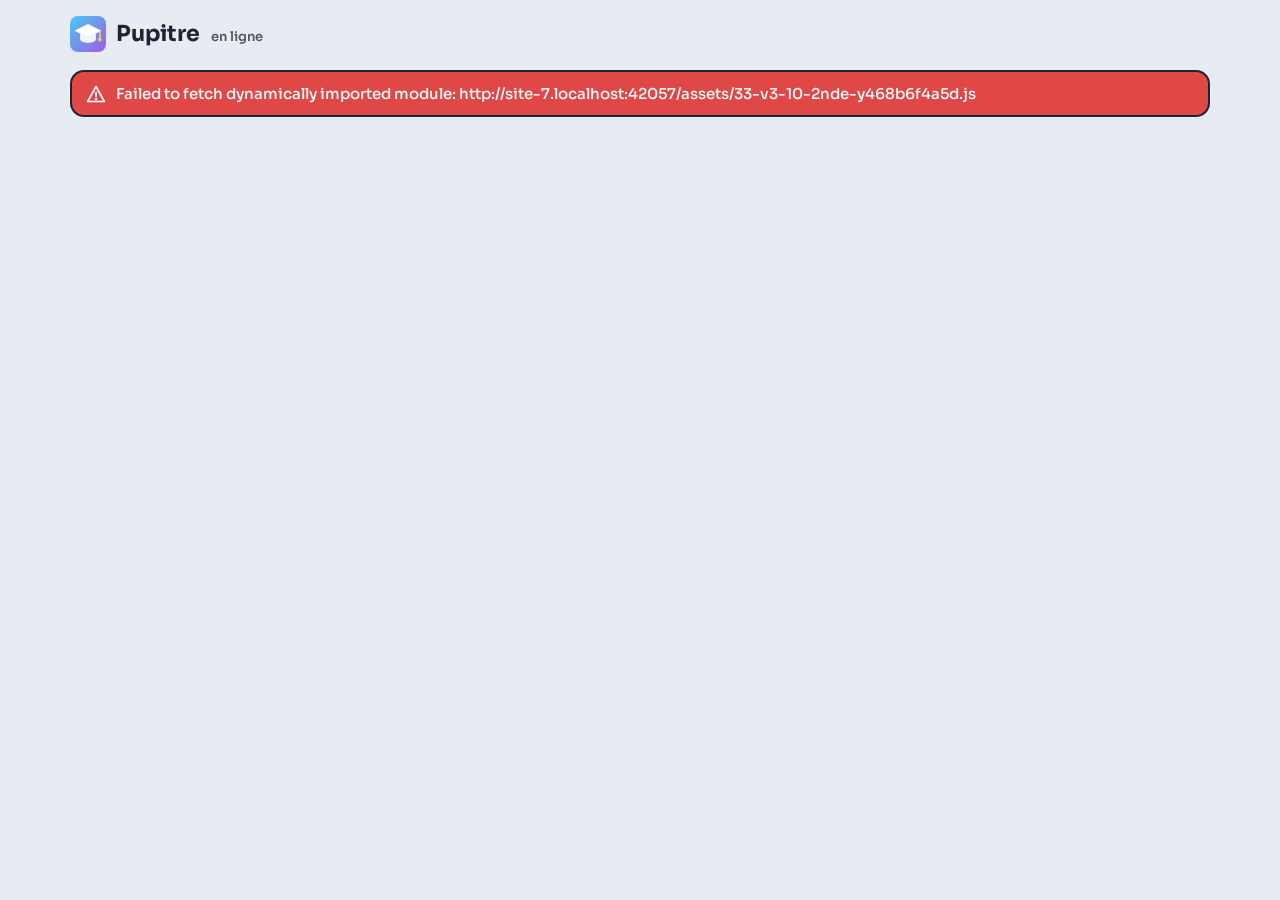
==== commit 9ad65c12: "Contrôle qualité des questions (réponses données, traductions, faux choix de langues), import de que" ====
--- a/index.html
+++ b/index.html
@@ -15,8 +15,8 @@
     <link rel="apple-touch-icon" href="./apple-touch-icon.png" />
     <link rel="manifest" href="./manifest.webmanifest" />
     <title>Pupitre — révisions du CP à la Terminale</title>
-    <script type="module" crossorigin src="./assets/web-y4157438544.js"></script>
-    <link rel="stylesheet" crossorigin href="./assets/web-y41cb59362b.css">
+    <script type="module" crossorigin src="./assets/web-y46e4875c3c.js"></script>
+    <link rel="stylesheet" crossorigin href="./assets/web-y46cb59362b.css">
   </head>
   <body>
     <div id="root"></div>
--- a/assets/web-y46cb59362b.css
+++ b/assets/web-y46cb59362b.css
@@ -0,0 +1,30 @@
+@font-face{font-family:Fredoka Variable;font-style:normal;font-display:swap;font-weight:300 700;src:url(./fredoka-hebrew-wght-normal-DdnsCkLr.woff2) format("woff2-variations");unicode-range:U+0307-0308,U+0590-05FF,U+200C-2010,U+20AA,U+25CC,U+FB1D-FB4F}@font-face{font-family:Fredoka Variable;font-style:normal;font-display:swap;font-weight:300 700;src:url(./fredoka-latin-ext-wght-normal-CYrqKuxd.woff2) format("woff2-variations");unicode-range:U+0100-02BA,U+02BD-02C5,U+02C7-02CC,U+02CE-02D7,U+02DD-02FF,U+0304,U+0308,U+0329,U+1D00-1DBF,U+1E00-1E9F,U+1EF2-1EFF,U+2020,U+20A0-20AB,U+20AD-20C0,U+2113,U+2C60-2C7F,U+A720-A7FF}@font-face{font-family:Fredoka Variable;font-style:normal;font-display:swap;font-weight:300 700;src:url(./fredoka-latin-wght-normal-DM6njrJ3.woff2) format("woff2-variations");unicode-range:U+0000-00FF,U+0131,U+0152-0153,U+02BB-02BC,U+02C6,U+02DA,U+02DC,U+0304,U+0308,U+0329,U+2000-206F,U+20AC,U+2122,U+2191,U+2193,U+2212,U+2215,U+FEFF,U+FFFD}:root{--night: #1a1240;--night-2: #221852;--plum: #2c206b;--plum-2: #372a80;--plum-3: #44349a;--ink: #0d0724;--cream: #fff8e7;--text: #fff8e7;--text-2: rgba(255, 248, 231, .74);--text-3: rgba(255, 248, 231, .5);--line: rgba(255, 248, 231, .12);--line-2: rgba(255, 248, 231, .22);--pink: #ff4d8d;--sun: #ffd23f;--mint: #2ee6a6;--sky: #4cc9f0;--tangerine: #ff8a3d;--grape: #9b5de5;--red: #ff5a5f;--blue: #4cc9f0;--green: #2ee6a6;--orange: #ff8a3d;--yellow: #ffd23f;--purple: #9b5de5;--teal: #4cc9f0;--radius: 16px;--radius-lg: 24px;--edge: 3px solid var(--ink);--lift: 0 6px 0 var(--ink);--lift-sm: 0 4px 0 var(--ink);--font: "Fredoka Variable", "Fredoka", ui-rounded, "SF Pro Rounded", system-ui, -apple-system, sans-serif;color-scheme:dark}*{box-sizing:border-box}html,body,#root{height:100%}body{margin:0;color:var(--text);font-family:var(--font);font-size:16px;font-weight:450;line-height:1.4;-webkit-font-smoothing:antialiased;-webkit-tap-highlight-color:transparent;background-color:var(--night);background-image:radial-gradient(rgba(255,248,231,.07) 1.6px,transparent 1.7px),radial-gradient(900px 600px at 0% 0%,rgba(255,77,141,.28),transparent 60%),radial-gradient(900px 600px at 100% 10%,rgba(76,201,240,.22),transparent 60%),radial-gradient(1000px 700px at 50% 120%,rgba(155,93,229,.35),transparent 60%);background-size:28px 28px,auto,auto,auto;background-attachment:fixed}button,input,select,textarea{font:inherit;color:inherit}a{color:var(--sky)}h1,h2,h3,h4{margin:0;letter-spacing:-.01em;font-weight:700;line-height:1.1}::selection{background:#ff4d8d80}:focus-visible{outline:3px solid var(--sun);outline-offset:3px}.card{background:var(--plum);border:var(--edge);border-radius:var(--radius-lg);box-shadow:var(--lift);padding:18px}.card.tight{padding:12px}.card.flat{box-shadow:none}.card-title{font-size:17px;font-weight:650;color:var(--sun);margin-bottom:12px;display:flex;align-items:center;gap:8px;justify-content:space-between}.muted{color:var(--text-2)}.faint{color:var(--text-3)}.small{font-size:14px}.tiny{font-size:12.5px}.mono{font-variant-numeric:tabular-nums}.row{display:flex;align-items:center;gap:10px}.row.wrap{flex-wrap:wrap}.col{display:flex;flex-direction:column;gap:10px}.grow{flex:1;min-width:0}.spacer{flex:1}.center{text-align:center}.hidden{display:none!important}.ellipsis{overflow:hidden;text-overflow:ellipsis;white-space:nowrap}.divider{height:2px;background:var(--line);margin:14px 0;border-radius:2px}.btn{display:inline-flex;align-items:center;justify-content:center;gap:8px;min-height:42px;padding:0 18px;border-radius:14px;border:var(--edge);background:var(--plum-3);box-shadow:var(--lift-sm);font-weight:650;font-size:15px;cursor:pointer;-webkit-user-select:none;user-select:none;transition:transform .07s,box-shadow .07s,background .15s,filter .15s;white-space:nowrap;color:var(--cream)}.btn:hover{filter:brightness(1.1)}.btn:active:not(:disabled){transform:translateY(3px);box-shadow:0 1px 0 var(--ink)}.btn:disabled{opacity:.45;cursor:not-allowed}.btn.primary{background:var(--pink);color:#fff}.btn.success{background:var(--mint);color:var(--ink)}.btn.sun{background:var(--sun);color:var(--ink)}.btn.sky{background:var(--sky);color:var(--ink)}.btn.danger{background:var(--red);color:#fff}.btn.warn{background:var(--tangerine);color:var(--ink)}.btn.ghost{background:transparent;border-color:transparent;box-shadow:none}.btn.ghost:hover{background:#fff8e714;filter:none}.btn.ghost:active{transform:none}.btn.sm{min-height:34px;padding:0 12px;font-size:14px;border-radius:11px}.btn.xs{min-height:28px;padding:0 9px;font-size:13px;border-radius:9px;gap:4px;border-width:2px;box-shadow:0 2px 0 var(--ink)}.btn.xs.ghost,.btn.sm.ghost{box-shadow:none}.btn.lg{min-height:54px;padding:0 26px;font-size:18px;border-radius:16px}.btn.xl{min-height:68px;padding:0 28px;font-size:22px;border-radius:20px;width:100%;box-shadow:var(--lift)}.btn.xl:active:not(:disabled){transform:translateY(5px);box-shadow:0 1px 0 var(--ink)}.btn.icon{padding:0;width:42px}.btn.icon.sm{width:34px}.btn svg{width:20px;height:20px;flex:none}.btn.sm svg,.btn.xs svg{width:16px;height:16px}.input,.select,textarea.input{width:100%;min-height:44px;padding:8px 14px;border-radius:12px;border:var(--edge);background:var(--night);outline:none;font-weight:500;transition:box-shadow .15s}.input::placeholder{color:var(--text-3)}.input:focus,.select:focus{box-shadow:0 0 0 4px #ffd23f73}.input.lg{min-height:60px;font-size:22px;border-radius:16px;padding:10px 18px}.input.code{text-transform:uppercase;letter-spacing:.3em;text-align:center;font-weight:700;font-size:30px}.input.num{width:76px;text-align:center}.label{font-size:14px;color:var(--text-2);font-weight:600;margin-bottom:6px;display:block}.field{display:flex;flex-direction:column}.chip{display:inline-flex;align-items:center;gap:6px;padding:7px 14px;border-radius:999px;background:var(--plum-2);border:2px solid var(--ink);font-size:14px;font-weight:550;cursor:pointer;-webkit-user-select:none;user-select:none;transition:background .15s,transform .07s}.chip:hover{background:var(--plum-3)}.chip:active{transform:scale(.96)}.chip.on{background:var(--sun);color:var(--ink)}.chip .count{font-size:12px;opacity:.6}.badge{display:inline-flex;align-items:center;gap:4px;padding:3px 10px;border-radius:999px;font-size:13px;font-weight:600;background:#fff8e71f;color:var(--text-2);white-space:nowrap}.badge.green{background:var(--mint);color:var(--ink)}.badge.red{background:var(--red);color:#fff}.badge.orange{background:var(--tangerine);color:var(--ink)}.badge.blue{background:var(--sky);color:var(--ink)}.badge.purple{background:var(--grape);color:#fff}.badge.sun{background:var(--sun);color:var(--ink)}.seg{display:inline-flex;background:var(--night);border:2px solid var(--ink);border-radius:14px;padding:4px;gap:3px;flex-wrap:wrap}.seg button{border:0;background:transparent;padding:7px 13px;border-radius:10px;font-weight:600;font-size:14px;color:var(--text-2);cursor:pointer}.seg button.on{background:var(--sky);color:var(--ink)}.switch{position:relative;width:50px;height:30px;flex:none}.switch input{opacity:0;width:0;height:0}.switch span{position:absolute;top:0;right:0;bottom:0;left:0;background:var(--night);border:2px solid var(--ink);border-radius:999px;transition:background .2s;cursor:pointer}.switch span:after{content:"";position:absolute;left:3px;top:2px;width:22px;height:22px;border-radius:50%;background:var(--cream);border:2px solid var(--ink);transition:transform .2s}.switch input:checked+span{background:var(--mint)}.switch input:checked+span:after{transform:translate(19px)}.switch input:focus-visible+span{outline:3px solid var(--sun);outline-offset:2px}.alert{border-radius:14px;padding:11px 14px;font-size:15px;border:2px solid var(--ink);display:flex;gap:10px;align-items:flex-start;font-weight:500}.alert.warn{background:var(--tangerine);color:var(--ink)}.alert.error{background:var(--red);color:#fff}.alert.info{background:var(--sky);color:var(--ink)}.alert.ok{background:var(--mint);color:var(--ink)}.alert svg{width:20px;height:20px;flex:none;margin-top:1px}.toast-wrap{position:fixed;left:50%;bottom:24px;transform:translate(-50%);z-index:100;display:flex;flex-direction:column;gap:8px;align-items:center;pointer-events:none}.toast{background:var(--cream);color:var(--ink);border:var(--edge);box-shadow:var(--lift-sm);padding:10px 18px;border-radius:14px;font-weight:600;font-size:15px;animation:pop-in .25s cubic-bezier(.2,1.4,.4,1);max-width:90vw}.toast.error{background:var(--red);color:#fff}.modal-backdrop{position:fixed;top:0;right:0;bottom:0;left:0;background:#0d0724b3;backdrop-filter:blur(6px);-webkit-backdrop-filter:blur(6px);display:flex;align-items:center;justify-content:center;z-index:50;padding:16px}.modal{background:var(--plum);border:var(--edge);border-radius:var(--radius-lg);box-shadow:0 10px 0 var(--ink);padding:22px;width:min(560px,100%);max-height:90vh;overflow:auto;animation:pop-in .25s cubic-bezier(.2,1.4,.4,1)}.modal h3{margin-bottom:14px;font-size:24px}.timer-bar{height:14px;border-radius:999px;background:var(--night);border:2px solid var(--ink);overflow:hidden}.timer-bar>div{height:100%;background:var(--mint);border-radius:999px;transition:width .25s linear,background .3s}.timer-bar.low>div{background:var(--red)}.timer-num{font-variant-numeric:tabular-nums;font-weight:700}.ring{position:relative;display:inline-grid;place-items:center;flex:none}.ring svg{transform:rotate(-90deg);display:block}.ring .num{position:absolute;font-weight:700;font-variant-numeric:tabular-nums}.ring.low .num{color:var(--red);animation:throb 1s ease-in-out infinite}.table{width:100%;border-collapse:collapse;font-size:15px}.table th{text-align:left;font-size:13px;color:var(--text-3);font-weight:600;padding:6px 8px;border-bottom:2px solid var(--line)}.table td{padding:8px;border-bottom:1px solid var(--line);vertical-align:middle}.table tr:last-child td{border-bottom:0}.dot{width:10px;height:10px;border-radius:50%;display:inline-block;flex:none}.dot.on{background:var(--mint);box-shadow:0 0 0 3px #2ee6a640}.dot.off{background:var(--text-3)}.avatar{display:inline-grid;place-items:center;flex:none;border-radius:50%;background:var(--cream);border:2.5px solid var(--ink);line-height:1;box-shadow:0 3px 0 var(--ink)}.avatar.off{filter:grayscale(1);opacity:.55}.avatar-grid{display:grid;grid-template-columns:repeat(6,1fr);gap:8px}.avatar-grid button{aspect-ratio:1;border-radius:16px;border:2.5px solid var(--ink);background:var(--plum-2);font-size:28px;cursor:pointer;display:grid;place-items:center;transition:transform .1s,background .15s}.avatar-grid button:active{transform:scale(.9)}.avatar-grid button.on{background:var(--sun);transform:scale(1.08);box-shadow:0 4px 0 var(--ink)}.avatar-grid button.taken{opacity:.35}.crowd{display:flex;flex-wrap:wrap;gap:10px;justify-content:center}.crowd .who{display:flex;flex-direction:column;align-items:center;gap:4px;width:74px;font-size:13px;font-weight:600;animation:pop-in .35s cubic-bezier(.2,1.4,.4,1) both}.crowd .who span:last-child{max-width:74px;overflow:hidden;text-overflow:ellipsis;white-space:nowrap}.bob{animation:bob 2.4s ease-in-out infinite}.choices{display:grid;grid-template-columns:1fr 1fr;gap:14px}.choice{position:relative;display:flex;align-items:center;gap:14px;text-align:left;min-height:78px;padding:14px 18px;border-radius:20px;border:var(--edge);box-shadow:var(--lift);cursor:pointer;font-weight:650;font-size:19px;color:var(--ink);transition:transform .07s,box-shadow .07s,opacity .25s,filter .25s}.choice .shape{width:34px;height:34px;flex:none;display:grid;place-items:center}.choice .shape svg{width:30px;height:30px;fill:var(--ink)}.choice:active:not(:disabled){transform:translateY(5px);box-shadow:0 1px 0 var(--ink)}.choice.c0{background:var(--sky)}.choice.c1{background:var(--tangerine)}.choice.c2{background:var(--mint)}.choice.c3{background:var(--pink)}.choice.c4{background:var(--grape);color:#fff}.choice.c4 .shape svg{fill:#fff}.choice.c5{background:var(--sun)}.choice.dim{opacity:.28;filter:saturate(.3);box-shadow:0 2px 0 var(--ink);transform:translateY(4px)}.choice.correct{animation:wiggle .6s ease-in-out;outline:5px solid var(--cream);outline-offset:3px}.choice .count{margin-left:auto;font-size:17px;background:var(--ink);color:var(--cream);padding:2px 12px;border-radius:999px}.choice:disabled{cursor:default}@keyframes pop-in{0%{opacity:0;transform:scale(.6)}to{opacity:1;transform:none}}@keyframes bob{0%,to{transform:translateY(0) rotate(-4deg)}50%{transform:translateY(-8px) rotate(4deg)}}@keyframes wiggle{0%,to{transform:rotate(0)}20%{transform:rotate(-3deg) scale(1.04)}40%{transform:rotate(3deg) scale(1.04)}60%{transform:rotate(-2deg)}80%{transform:rotate(1deg)}}@keyframes shake{0%,to{transform:translate(0)}20%,60%{transform:translate(-10px)}40%,80%{transform:translate(10px)}}@keyframes throb{0%,to{transform:scale(1)}50%{transform:scale(1.15)}}@keyframes count-pop{0%{opacity:0;transform:scale(2.4) rotate(-12deg)}25%{opacity:1;transform:scale(1) rotate(3deg)}80%{opacity:1;transform:scale(.95)}to{opacity:0;transform:scale(.6)}}@keyframes rise{0%{opacity:0;transform:translateY(24px)}to{opacity:1;transform:none}}@keyframes eq{0%,to{height:30%}50%{height:100%}}.shake{animation:shake .5s ease-in-out}.rise{animation:rise .4s cubic-bezier(.2,1.2,.4,1) both}.ready{position:fixed;top:0;right:0;bottom:0;left:0;z-index:45;display:grid;place-items:center;text-align:center;background:radial-gradient(circle at center,#ff4d8d73,#1a1240f0 60%)}.ready.inline{position:relative;inset:auto;background:none;z-index:auto;min-height:50vh}.ready .n{font-size:min(48vw,320px);font-weight:700;line-height:1;color:var(--sun);-webkit-text-stroke:8px var(--ink);paint-order:stroke fill;text-shadow:0 14px 0 var(--ink);animation:count-pop 1s ease-out both}.ready .lbl{font-size:26px;font-weight:650;margin-top:8px}.autobar{display:flex;align-items:center;gap:10px;font-weight:600;font-size:15px}.autobar .track{flex:1;height:10px;border-radius:999px;background:var(--night);border:2px solid var(--ink);overflow:hidden}.autobar .track>div{height:100%;background:var(--sun)}.host-shell{min-height:100%;display:flex;flex-direction:column}.topbar{position:sticky;top:0;z-index:20;display:flex;align-items:center;gap:14px;padding:10px 20px;background:#1a1240db;backdrop-filter:blur(14px);-webkit-backdrop-filter:blur(14px);border-bottom:var(--edge)}.brand{display:flex;align-items:center;gap:10px;font-weight:700;font-size:22px}.brand img{width:36px;height:36px}.brand small{font-weight:500;color:var(--text-3);font-size:14px}.host-main{flex:1;padding:22px;max-width:1500px;width:100%;margin:0 auto}.grid-2{display:grid;grid-template-columns:minmax(0,1fr) 390px;gap:22px;align-items:start}.grid-cards{display:grid;grid-template-columns:repeat(auto-fill,minmax(230px,1fr));gap:14px}.mode-card{text-align:left;border:var(--edge);background:var(--plum-2);border-radius:20px;padding:14px;cursor:pointer;display:flex;gap:12px;box-shadow:var(--lift-sm);transition:transform .08s,background .15s}.mode-card:hover{background:var(--plum-3)}.mode-card:active{transform:translateY(3px);box-shadow:0 1px 0 var(--ink)}.mode-card.on{background:var(--cream);color:var(--ink)}.mode-card.on p{color:#0d0724b3}.mode-card .ic{width:46px;height:46px;border-radius:14px;display:grid;place-items:center;flex:none;border:2.5px solid var(--ink)}.mode-card .ic svg{width:24px;height:24px;color:var(--ink)}.mode-card h4{font-size:18px;margin-bottom:3px}.mode-card p{margin:0;font-size:14px;color:var(--text-2)}.qr-box{background:#fff;padding:12px;border-radius:20px;display:inline-block;border:var(--edge);box-shadow:var(--lift);flex:none}.qr-box img{display:block;width:240px;height:240px;image-rendering:pixelated}.qr-box.sm img{width:170px;height:170px}.qr-label{text-align:center;font-weight:650;margin-top:10px;font-size:16px}.step-num{display:inline-grid;place-items:center;width:30px;height:30px;border-radius:50%;background:var(--sun);color:var(--ink);border:2px solid var(--ink);font-weight:700;margin-right:6px}.big-code{font-size:72px;font-weight:700;letter-spacing:.12em;line-height:1;color:var(--sun);-webkit-text-stroke:3px var(--ink);paint-order:stroke fill;text-shadow:0 6px 0 var(--ink)}.url-pill{background:var(--night);border:2px solid var(--ink);padding:8px 14px;border-radius:12px;font-size:17px;font-weight:600;word-break:break-all}.player-tile{display:flex;align-items:center;gap:10px;padding:8px 10px;background:var(--plum-2);border-radius:14px;border:2px solid var(--ink)}.question-hero{font-size:clamp(26px,2.8vw,40px);font-weight:650;line-height:1.2}.answer-row{display:grid;grid-template-columns:30px minmax(110px,1fr) minmax(120px,2fr) auto;gap:10px;align-items:center;padding:8px 10px;border-radius:14px;background:var(--plum-2);border:2px solid var(--ink)}.answer-row.review{background:#ff8a3d40}.answer-field{display:flex;align-items:center;gap:6px;flex-wrap:wrap}.controls-bar{display:flex;gap:12px;flex-wrap:wrap;align-items:center}.lb-row{display:grid;grid-template-columns:30px auto 1fr auto;align-items:center;gap:10px;padding:7px 10px;border-radius:14px}.lb-row:nth-child(odd){background:#fff8e70d}.lb-rank{font-weight:700;color:var(--text-3);text-align:center;font-variant-numeric:tabular-nums;font-size:17px}.lb-row.r1 .lb-rank{color:var(--sun)}.lb-row.r2 .lb-rank{color:#d9d4ff}.lb-row.r3 .lb-rank{color:var(--tangerine)}.lb-score{font-weight:700;font-variant-numeric:tabular-nums;font-size:19px}.lb-row.me{background:#ffd23f2e;outline:2px solid var(--sun)}.streak{font-size:13px;font-weight:700;color:var(--tangerine);white-space:nowrap}.audio-panel{background:var(--grape);border:var(--edge);border-radius:20px;padding:16px;box-shadow:var(--lift-sm)}.audio-progress{height:10px;border-radius:999px;background:#0d072466;overflow:hidden}.audio-progress>div{height:100%;background:var(--cream);transition:width .2s linear}.eq{display:inline-flex;gap:3px;align-items:flex-end;height:20px}.eq i{width:5px;background:currentColor;border-radius:3px;animation:eq .9s ease-in-out infinite}.eq i:nth-child(2){animation-delay:.2s}.eq i:nth-child(3){animation-delay:.4s}.eq i:nth-child(4){animation-delay:.1s}.eq.paused i{animation-play-state:paused}.reveal-box{background:var(--mint);color:var(--ink);border:var(--edge);border-radius:20px;padding:14px 18px;box-shadow:var(--lift-sm)}.reveal-box .ans{font-size:28px;font-weight:700}.reveal-box .muted,.reveal-box .faint{color:#0d0724b3}.secret{filter:blur(10px);transition:filter .2s;cursor:pointer;-webkit-user-select:none;user-select:none}.podium{display:flex;justify-content:center;align-items:flex-end;gap:14px;margin:14px 0 20px}.podium .step{width:150px;text-align:center}.podium .block{border-radius:16px 16px 0 0;border:var(--edge);border-bottom:0;display:flex;align-items:flex-start;justify-content:center;padding-top:10px;font-size:38px;font-weight:700;color:var(--ink)}.podium .p1 .block{height:160px;background:var(--sun)}.podium .p2 .block{height:116px;background:var(--sky)}.podium .p3 .block{height:84px;background:var(--tangerine)}.podium .name{font-weight:700;font-size:18px;margin:6px 0 2px}.podium .pts{color:var(--text-2);font-size:15px;margin-bottom:8px}.podium .step .avatar{animation:bob 2.4s ease-in-out infinite}.tabs{display:flex;gap:6px}.tabs button{background:transparent;border:2px solid transparent;padding:7px 14px;border-radius:12px;font-weight:600;color:var(--text-2);cursor:pointer;font-size:15px}.tabs button.on{background:var(--cream);color:var(--ink);border-color:var(--ink)}.dropzone{border:3px dashed var(--line-2);border-radius:18px;padding:20px;text-align:center;color:var(--text-2);cursor:pointer;transition:border-color .15s,background .15s}.dropzone.over{border-color:var(--sun);background:#ffd23f1a}.players-inline>.card{border:0;padding:0;background:none;box-shadow:none}@media(max-width:1100px){.grid-2{grid-template-columns:minmax(0,1fr)}}.player-shell{min-height:100%;display:flex;flex-direction:column;padding:max(14px,env(safe-area-inset-top)) 16px max(16px,env(safe-area-inset-bottom));max-width:560px;margin:0 auto}.player-head{display:flex;align-items:center;gap:10px;margin-bottom:14px}.player-body{flex:1;display:flex;flex-direction:column;gap:16px}.player-body .choices{grid-template-columns:1fr;gap:12px}.player-body .choice{min-height:74px;font-size:21px}.big-state{flex:1;display:flex;flex-direction:column;align-items:center;justify-content:center;text-align:center;gap:14px;padding:20px 0}.big-state h2{font-size:30px}.logo-title{font-size:52px;font-weight:700;color:var(--sun);-webkit-text-stroke:3px var(--ink);paint-order:stroke fill;text-shadow:0 6px 0 var(--ink);transform:rotate(-3deg);display:inline-block}.result-card{border-radius:26px;padding:22px;text-align:center;border:var(--edge);box-shadow:var(--lift)}.result-card.ok{background:var(--mint);color:var(--ink)}.result-card.ko,.result-card.mid{background:var(--tangerine);color:var(--ink)}.result-card.none{background:var(--plum)}.result-card .pts{font-size:64px;font-weight:700;line-height:1;animation:pop-in .4s cubic-bezier(.2,1.6,.4,1) both .15s}.result-card .verdict{font-size:26px;font-weight:700}.locked{background:var(--plum);border:var(--edge);border-radius:24px;box-shadow:var(--lift);padding:22px;text-align:center}.conn-banner{position:fixed;top:0;left:0;right:0;z-index:60;background:var(--tangerine);color:var(--ink);font-weight:700;text-align:center;padding:calc(env(safe-area-inset-top) + 6px) 12px 6px;font-size:15px;border-bottom:var(--edge)}.pause-overlay{position:fixed;top:0;right:0;bottom:0;left:0;background:#1a1240eb;backdrop-filter:blur(8px);-webkit-backdrop-filter:blur(8px);z-index:40;display:flex;align-items:center;justify-content:center;flex-direction:column;gap:12px;text-align:center}.score-pill{background:var(--sun);color:var(--ink);border:2px solid var(--ink);border-radius:999px;padding:4px 12px;font-weight:700;font-variant-numeric:tabular-nums;box-shadow:0 3px 0 var(--ink)}.screen-shell{min-height:100%;padding:4vh 5vw;display:flex;flex-direction:column;gap:3vh}.screen-shell .question-hero{font-size:clamp(34px,4.6vw,80px)}.screen-shell .choice{font-size:clamp(22px,2.4vw,42px);min-height:13vh}.screen-shell .choice .shape,.screen-shell .choice .shape svg{width:52px;height:52px}.screen-shell .qr-box img{width:min(36vh,380px);height:min(36vh,380px)}.screen-big{font-size:clamp(44px,6.5vw,120px);font-weight:700;line-height:1.02;color:var(--sun);-webkit-text-stroke:4px var(--ink);paint-order:stroke fill;text-shadow:0 8px 0 var(--ink)}#confetti{position:fixed;top:0;right:0;bottom:0;left:0;pointer-events:none;z-index:90}@media(prefers-reduced-motion:reduce){*,*:before,*:after{animation:none!important;transition:none!important}}.avatar-tabs{display:flex;gap:8px;overflow-x:auto;padding:2px 2px 6px;scrollbar-width:none;-webkit-overflow-scrolling:touch}.avatar-tabs::-webkit-scrollbar{display:none}.avatar-tabs .chip{flex:none}.avatar-grid.scroll{max-height:300px;overflow-y:auto;padding:4px;margin:-4px;overscroll-behavior:contain}.podium .step,.podium .who-top{display:flex;flex-direction:column;align-items:center}.podium .step.empty .block{opacity:.25}.podium .block{width:100%}.podium.big{gap:2.5vw;margin:2vh 0 0;width:100%}.podium.big .step{width:min(22vw,360px);animation:rise .7s cubic-bezier(.2,1.3,.4,1) both}.podium.big .name{font-size:clamp(26px,2.6vw,48px);margin-top:1.2vh;max-width:100%}.podium.big .pts{font-size:clamp(20px,1.8vw,32px);font-weight:650;color:var(--cream);margin-bottom:1.5vh}.podium.big .block{font-size:clamp(60px,7vw,130px);border-width:5px;border-radius:28px 28px 0 0;padding-top:1.5vh;box-shadow:inset 0 -14px #0d072426}.podium.big .p1 .block{height:30vh}.podium.big .p2 .block{height:21vh}.podium.big .p3 .block{height:14vh}.podium.big.crowded .p1 .block{height:20vh}.podium.big.crowded .p2 .block{height:14vh}.podium.big.crowded .p3 .block{height:9vh}.podium.big.crowded .block{font-size:clamp(44px,5vw,90px)}.podium-floor{width:min(80vw,1300px);height:10px;background:var(--ink);border-radius:6px}.awards{display:grid;grid-template-columns:repeat(auto-fit,minmax(240px,1fr));gap:2vw;width:min(92vw,1500px)}.award{background:var(--plum);border:var(--edge);border-radius:24px;box-shadow:var(--lift);padding:18px 22px;display:flex;align-items:center;gap:16px;animation:rise .6s cubic-bezier(.2,1.3,.4,1) both}.award .ico{font-size:clamp(36px,3vw,56px);line-height:1}.award .lbl{color:var(--sun);font-weight:650;font-size:clamp(16px,1.3vw,22px)}.award .val{font-weight:700;font-size:clamp(22px,1.9vw,34px);line-height:1.15}.award .sub{color:var(--text-2);font-size:clamp(15px,1.1vw,19px)}.rest-grid{display:grid;grid-template-columns:repeat(auto-fill,minmax(280px,1fr));gap:12px;width:min(92vw,1500px)}.rest-grid .lb-row{background:var(--plum);border:2px solid var(--ink);font-size:clamp(18px,1.4vw,24px)}.chip.sm{font-size:14px;padding:4px 10px}.grade-chip{min-width:64px;justify-content:center;font-weight:700}.seg.wrap-seg{flex-wrap:wrap;height:auto}.source-grid{display:grid;grid-template-columns:repeat(auto-fill,minmax(190px,1fr));gap:10px}.source-card{display:flex;flex-direction:column;gap:4px;text-align:left;cursor:pointer;background:var(--plum);color:var(--text);border:var(--edge);border-radius:var(--radius);padding:12px 14px;box-shadow:var(--lift-sm);font:inherit;transition:transform .08s}.source-card span{font-size:14px;color:var(--text-2)}.source-card.on{background:var(--sun);color:var(--ink)}.source-card.on span{color:#0d0724bf}.source-card:active{transform:translateY(2px);box-shadow:0 2px 0 var(--ink)}.grade-badge{display:inline-flex;align-items:center;justify-content:center;min-width:38px;padding:2px 8px;border-radius:999px;font-weight:800;font-size:13px;background:var(--cream);color:var(--ink);border:2px solid var(--ink)}.slot-grid{display:grid;grid-template-columns:repeat(auto-fit,minmax(260px,1fr));gap:12px}.slot{background:var(--plum);border:var(--edge);border-radius:var(--radius);padding:14px;box-shadow:var(--lift-sm);display:flex;flex-direction:column;gap:8px}.slot .prompt{font-size:19px;font-weight:650;line-height:1.25}.slot .ans{font-size:20px;font-weight:800;color:var(--mint)}.screen-shell .slot .prompt{font-size:clamp(20px,1.8vw,32px)}.screen-shell .slot .ans{font-size:clamp(22px,2vw,36px)}.method-box{margin-top:8px;padding:10px 12px;border-radius:12px;background:#ffd23f1f;border:2px dashed rgba(255,210,63,.55);font-size:15px}.method-box b{color:var(--sun)}.recap-list{display:flex;flex-direction:column;gap:10px}.recap-item{background:var(--plum);border:var(--edge);border-radius:var(--radius);padding:12px 14px;display:flex;flex-direction:column;gap:6px}.recap-item.ok{border-color:var(--mint)}.recap-item.ko{border-color:var(--tangerine)}.recap-item .q{font-weight:650}.recap-item .a{color:var(--mint);font-weight:700}.mastery{display:inline-flex;align-items:center;gap:4px;padding:2px 8px;border-radius:999px;font-size:12px;font-weight:700;border:2px solid var(--ink)}.mastery.acquis{background:var(--mint);color:var(--ink)}.mastery.en-cours{background:var(--sun);color:var(--ink)}.mastery.a-revoir{background:var(--tangerine);color:var(--ink)}.mastery.nouveau{background:var(--plum-3);color:var(--cream)}.bars{display:flex;align-items:flex-end;gap:4px;height:90px;padding:6px 0}.bars>div{flex:1;min-width:6px;max-width:26px;border-radius:6px 6px 2px 2px;background:var(--sky);border:2px solid var(--ink);position:relative}.bars>div.low{background:var(--tangerine)}.bars>div.high{background:var(--mint)}.meter{height:10px;border-radius:99px;background:var(--night);border:2px solid var(--ink);overflow:hidden}.meter>div{height:100%;background:var(--mint)}.profile-row{display:grid;grid-template-columns:1fr auto auto auto;gap:12px;align-items:center;padding:10px 12px;border-radius:14px;cursor:pointer;border:2px solid transparent}.profile-row:hover{background:var(--plum-2)}.profile-row.on{background:var(--plum-2);border-color:var(--sun)}.num-answer{display:flex;align-items:center;gap:10px}.num-answer .input{flex:1;text-align:center;font-size:26px;font-weight:700}.num-answer .unit{font-size:22px;font-weight:700;color:var(--text-2)}.coop-meter{display:flex;flex-direction:column;gap:6px;align-items:center}.coop-meter .meter{width:100%;height:18px}.qedit-grid{display:grid;grid-template-columns:1fr 1fr;gap:12px}@media(max-width:800px){.qedit-grid{grid-template-columns:1fr}}.choices.tf .choice{min-height:120px;font-size:30px;justify-content:center}.chart svg,.fr-map svg{width:100%;height:auto;display:block}.chart{background:var(--night-2);border:2px solid var(--ink);border-radius:14px;padding:6px}.chart.big{max-width:900px}.ch-title{fill:var(--cream);font-weight:700;font-size:20px}.ch-axis,.ch-label{fill:var(--text-2);font-size:15px}.ch-val{fill:var(--cream);font-size:15px;font-weight:700}.ch-grid{stroke:var(--line);stroke-width:1}.ch-bar{fill:var(--sky);stroke:var(--ink);stroke-width:2}.ch-line{fill:none;stroke:var(--sun);stroke-width:4;stroke-linejoin:round}.ch-dot{fill:var(--sun);stroke:var(--ink);stroke-width:2}.fr-map{max-width:520px;width:100%;align-self:center}.fr-map.big{max-width:640px}.map-land{fill:var(--plum-3);stroke:var(--cream);stroke-width:4;stroke-linejoin:round}.map-pt .dot{fill:var(--sun);stroke:var(--ink);stroke-width:4;transition:r .15s}.map-pt .letter{fill:var(--ink);font-weight:800;font-size:30px;pointer-events:none}.map-pt .name{fill:var(--cream);font-weight:700;font-size:38px;paint-order:stroke;stroke:var(--ink);stroke-width:6px;pointer-events:none}.map-pt.picked .dot{fill:var(--sky)}.map-pt.good .dot{fill:var(--mint)}.map-pt.bad .dot{fill:var(--tangerine)}.map-pt.dim{opacity:.45}.match-row{display:grid;grid-template-columns:minmax(0,1fr) minmax(0,1.2fr);gap:10px;align-items:center}.match-left{font-weight:650;background:var(--plum);border:2px solid var(--ink);border-radius:12px;padding:10px 12px}.match-preview{display:grid;grid-template-columns:1fr 1fr;gap:12px}.order-row{display:flex;align-items:center;gap:10px;background:var(--plum);border:2px solid var(--ink);border-radius:14px;padding:8px 10px;font-weight:600}.order-num{width:30px;height:30px;flex:none;border-radius:50%;display:grid;place-items:center;background:var(--sun);color:var(--ink);font-weight:800}.fix-words{display:flex;flex-wrap:wrap;gap:8px}.fix-word{font:inherit;font-size:20px;padding:6px 10px;border-radius:10px;border:2px solid var(--ink);background:var(--plum);color:var(--cream);cursor:pointer}.fix-word.on{background:var(--tangerine);color:var(--ink);text-decoration:line-through}span.fix-word{cursor:default}.fix-word.bad{background:var(--tangerine);color:var(--ink)}.step-row{display:flex;flex-direction:column;gap:6px}.step-q{font-size:17px}.steps-preview{margin:0;padding-left:22px;display:flex;flex-direction:column;gap:4px}.kbd{margin-left:auto;font:inherit;font-size:13px;font-weight:800;padding:2px 8px;border-radius:6px;background:#0d072459}.solo-shell{max-width:1180px;margin:0 auto;padding:16px 20px 40px;display:flex;flex-direction:column;gap:18px;min-height:100%}.solo-top{display:flex;align-items:center;gap:12px;flex-wrap:wrap}.brand small{font-size:13px;font-weight:600;color:var(--text-2);margin-left:6px}.profile-grid{display:grid;grid-template-columns:repeat(auto-fill,minmax(170px,1fr));gap:14px}.profile-card{position:relative;display:flex;flex-direction:column;align-items:center;gap:8px;background:var(--plum);border:var(--edge);border-radius:var(--radius-lg);box-shadow:var(--lift-sm);padding:18px 12px;color:var(--text);font:inherit}.profile-card>.btn{position:absolute;top:6px;right:6px}.profile-card.add{cursor:pointer;justify-content:center;border-style:dashed;color:var(--text-2);min-height:170px}.profile-pick{all:unset;cursor:pointer;display:flex;flex-direction:column;align-items:center;gap:8px;font-size:20px}.solo-play{display:flex;flex-direction:column;gap:14px;max-width:860px;width:100%;margin:0 auto}.solo-question .question-hero{font-size:clamp(24px,3vw,34px)}.progress-bar{height:10px;border-radius:99px;background:var(--night);border:2px solid var(--ink);overflow:hidden}.progress-bar>div{height:100%;background:var(--mint);transition:width .3s}.solo-setup{align-items:start}@media(max-width:700px){.solo-shell{padding:10px 12px 30px}.solo-top .tabs{order:3;width:100%;overflow-x:auto}}.screen-shell .fr-map.big{max-width:min(640px,52vh)}.screen-shell .chart.big{max-width:min(900px,90vh)}.reveal-box .ans.long{font-size:20px;line-height:1.35}.avatar-grid.scroll.wide{grid-template-columns:repeat(auto-fill,minmax(64px,1fr));max-height:340px;gap:10px}.avatar-grid.scroll.wide button{font-size:34px}.solo-top .tabs{flex-wrap:wrap}.solo-top .tabs button{display:inline-flex;align-items:center;gap:6px}.solo-top .who{gap:8px}.dash{display:flex;flex-direction:column;gap:18px}.dash-hello{display:flex;gap:18px;align-items:center}.dash-title{font-size:clamp(28px,4vw,40px)}.dash-grid{display:grid;grid-template-columns:repeat(auto-fit,minmax(min(100%,300px),1fr));gap:18px;align-items:start}.goal{display:flex;flex-direction:column;gap:6px;max-width:560px}.goal-meter{height:18px}.goal-meter>div{background:repeating-linear-gradient(45deg,var(--sun) 0 12px,color-mix(in srgb,var(--sun) 80%,#000) 12px 24px)}.week{display:grid;grid-template-columns:repeat(7,minmax(0,46px));gap:6px}.wday{display:flex;flex-direction:column;align-items:center;gap:4px;font-size:12px;color:var(--text-3)}.wday i{width:100%;aspect-ratio:1;max-width:40px;border-radius:10px;display:grid;place-items:center;background:var(--night-2);border:2px solid var(--line-2);color:#fff;font-style:normal}.wday.done i{background:var(--mint);border-color:transparent}.wday.today span{color:var(--text);font-weight:700}.wday.today i{border:2px dashed var(--title)}.wday.future i{opacity:.45}.streak-line{color:var(--text-2)}.meter.thin{height:6px;border-width:0;background:var(--line)}.meter.thin>div{border-radius:99px}.xp-meter{height:14px}.xp-meter>div{background:linear-gradient(90deg,var(--sky),var(--grape))}.badge-row{display:flex;align-items:center;gap:10px}.badge-ico{width:34px;height:34px;flex:none;border-radius:50%;display:grid;place-items:center;background:color-mix(in srgb,var(--accent) 22%,transparent);color:var(--text);border:2px solid var(--accent)}.bons-points{display:grid;grid-template-columns:repeat(5,minmax(0,1fr));gap:6px}.bon-point{aspect-ratio:1.6;border-radius:6px;border:2px dashed var(--line-2);display:grid;place-items:center;font-size:9px;font-weight:800;letter-spacing:.06em;text-align:center}.bon-point.on{border:2px solid #b5452f;background:linear-gradient(135deg,#ffe08a,#ffc93c);color:#8a2b1a;transform:rotate(-2deg)}.bon-point.on:nth-child(2n){transform:rotate(2deg)}.upcoming{display:grid;grid-template-columns:repeat(7,minmax(0,1fr));gap:6px;align-items:end;height:84px}.up-bar{width:100%;border-radius:4px;background:var(--plum-3)}.up-bar[data-today="1"]{background:var(--sun)}.mascot{flex:none}.gommettes{display:flex;flex-wrap:wrap;gap:6px}.gommette{width:26px;height:26px;border-radius:50%;background:var(--plum-3);display:grid;place-items:center}.gommette.now{background:transparent;border:2.5px dashed var(--title)}.gommette.ok{background:var(--mint)}.gommette.ok:after{content:"★";color:#fff;font-size:15px;line-height:1}.gommette:nth-child(3n+2).ok{background:var(--sky)}.gommette:nth-child(3n).ok{background:#e86a5b}.gommette.ko{background:var(--line-2)}.gommette.done{background:var(--sky)}.play-bar{display:flex;align-items:center;gap:10px;flex-wrap:wrap}.play-count{font-size:16px}.exam-title{font-weight:700}.exam-clock{font-size:17px;font-variant-numeric:tabular-nums;gap:6px}.rate-row{display:grid;grid-template-columns:repeat(3,minmax(0,1fr));gap:10px}.rate-row .btn{white-space:normal;text-align:center;line-height:1.15;padding:8px 10px}.rate-row .kbd{margin-left:4px}.dictation-bar .btn{min-height:52px}.exam-note{font-size:clamp(64px,12vw,110px)!important}.exam-note small{font-size:.4em}.lesson{background:var(--plum-2);border:2px solid var(--line-2);border-radius:var(--radius);padding:14px 16px;display:flex;flex-direction:column;gap:8px}.lesson.compact{font-size:15px}.lesson-head{display:flex;align-items:center;justify-content:space-between;gap:8px}.lesson h3{font-size:19px;font-family:var(--head-font, inherit);color:var(--title, var(--sun))}.lesson ul{margin:0;padding-left:20px;display:flex;flex-direction:column;gap:5px;line-height:1.45}.lesson-ex{margin:2px 0 0;color:var(--text-2)}.lesson-method{border-left:4px solid var(--sun);padding:4px 0 4px 10px}.lesson-sub{font-size:13px;font-weight:700;color:var(--text-3);text-transform:uppercase;letter-spacing:.06em}.lesson-facts{color:var(--text-2)}.lessons{display:flex;flex-direction:column;gap:16px}.lessons-grid{display:grid;grid-template-columns:minmax(240px,340px) minmax(0,1fr);gap:16px;align-items:start}.lessons-list{display:flex;flex-direction:column;gap:4px;padding:8px;max-height:70vh;overflow-y:auto}.lesson-item{all:unset;box-sizing:border-box;display:flex;align-items:center;gap:8px;padding:9px 10px;border-radius:10px;cursor:pointer}.lesson-item:hover{background:var(--plum-2)}.lesson-item.on{background:var(--plum-3)}.lesson-item:focus-visible{outline:3px solid var(--sun)}.sm-select{width:auto;min-height:34px;padding:4px 10px;font-size:14px}.parent-report{display:flex;flex-direction:column;gap:16px}.pr-head{display:flex;align-items:baseline;justify-content:space-between;flex-wrap:wrap;gap:8px}.pr-head h2{font-size:28px;font-family:var(--head-font, inherit)}.kpis{display:grid;grid-template-columns:repeat(auto-fit,minmax(min(100%,170px),1fr));gap:12px}.kpi{background:var(--plum);border:var(--edge);border-radius:var(--radius);padding:12px 14px;display:flex;flex-direction:column;gap:2px}.kpi span{font-size:13px;color:var(--text-3);font-weight:600}.kpi b{font-size:26px;font-variant-numeric:tabular-nums}.kpi small{color:var(--text-2);font-size:12.5px}.pr-grid{display:grid;grid-template-columns:repeat(auto-fit,minmax(min(100%,340px),1fr));gap:16px;align-items:start}.heat{display:grid;grid-template-rows:repeat(7,14px);grid-auto-flow:column;grid-auto-columns:14px;gap:4px}.heat i{border-radius:3px;background:var(--line)}.heat i.l1{background:color-mix(in srgb,var(--mint) 45%,transparent)}.heat i.l2{background:color-mix(in srgb,var(--mint) 75%,transparent)}.heat i.l3{background:var(--mint)}.heat i.future{background:transparent;border:1px dashed var(--line)}.mbar{display:inline-block;height:8px;border-radius:4px;background:var(--sky);vertical-align:middle;margin-right:4px}.table{min-width:0}.card:has(>.table){overflow-x:auto}@media(max-width:860px){.lessons-grid{grid-template-columns:1fr}.lessons-list{max-height:260px}}@media(max-width:700px){.solo-top{gap:8px}.solo-top .tabs{order:3;width:100%;flex-wrap:nowrap;overflow-x:auto;scrollbar-width:none}.solo-top .tabs::-webkit-scrollbar{display:none}.solo-top .tabs button{flex:none;padding:7px 10px}.solo-top .who-name{max-width:90px;overflow:hidden;text-overflow:ellipsis;white-space:nowrap}.dash-hello{flex-direction:column;align-items:flex-start}.dash-hello .mascot{width:64px;height:72px}.week{grid-template-columns:repeat(7,minmax(0,1fr))}.rate-row{grid-template-columns:1fr}.rate-row .btn{min-height:48px}.choices{grid-template-columns:1fr}.question-hero{overflow-wrap:anywhere}.grid-2{gap:14px}.seg{max-width:100%}.seg button{padding:7px 10px}.kpi b{font-size:22px}.play-bar .btn.ghost{padding:0 8px}}@media(max-width:420px){.solo-shell{padding:8px 10px 26px}.brand{font-size:19px}.brand small{display:none}.solo-top .tabs button span{font-size:14px}}.grid-2>*{min-width:0}.recap-item,.reveal-box,.lesson{overflow-wrap:anywhere}.mono{white-space:nowrap}@media(hover:none){.kbd{display:none}}.gommette{background:color-mix(in srgb,var(--ink) 14%,var(--desk, var(--plum-3)))}.listen-btn{font-weight:700}.print-only{display:none}.search-results{display:flex;flex-direction:column;gap:4px;max-height:360px;overflow-y:auto}.search-results .lesson-item{display:flex;align-items:center;gap:10px}@media print{html,body{background:#fff!important}#root{zoom:1!important}body:has(.print-area) *{visibility:hidden}body:has(.print-area) .print-area,body:has(.print-area) .print-area *{visibility:visible}.print-area{position:absolute;left:0;top:0;width:100%;color:#111;--text: #111;--text-2: #333;--text-3: #555;--plum: #fff;--plum-2: #f4f4f4;--line: #ccc;--line-2: #999;--night: #fff;--title: #111;--mint: #2e9a5e;--sky: #3d7be0}.print-area .no-print{display:none!important}.print-area .print-only{display:block!important}.lesson-print .lesson{background:#fff!important;border:1px solid #bbb!important;color:#111!important;font-size:12pt}.lesson-print .lesson *{color:#111!important}.lesson-print-head{font-size:10pt;margin-bottom:8px}.print-area .card,.print-area .kpi{box-shadow:none!important;border:1px solid #bbb!important;break-inside:avoid;background:#fff!important}}.row.wrap>.btn.grow{flex:1 1 auto}@media(max-width:420px){.btn{white-space:normal;text-align:center}}@media(max-width:1000px){.solo-top .tabs{order:3;width:100%;flex-wrap:nowrap;overflow-x:auto;scrollbar-width:none}.solo-top .tabs::-webkit-scrollbar{display:none}.solo-top .tabs button{flex:none}}.solo-shell{padding-top:max(16px,calc(env(safe-area-inset-top,0px) + 14px));padding-left:max(20px,env(safe-area-inset-left,0px));padding-right:max(20px,env(safe-area-inset-right,0px));padding-bottom:max(40px,calc(env(safe-area-inset-bottom,0px) + 20px))}@media(max-width:700px){.solo-shell{padding-top:max(10px,calc(env(safe-area-inset-top,0px) + 10px));padding-left:max(12px,env(safe-area-inset-left,0px));padding-right:max(12px,env(safe-area-inset-right,0px))}}@media(max-width:420px){.solo-shell{padding-left:max(10px,env(safe-area-inset-left,0px));padding-right:max(10px,env(safe-area-inset-right,0px))}}.topbar{padding-top:max(10px,env(safe-area-inset-top,0px))}.screen-shell{padding-top:max(4vh,env(safe-area-inset-top,0px))}@media(display-mode:standalone){body:before{content:"";position:fixed;z-index:30;top:0;left:0;right:0;pointer-events:none;height:calc(env(safe-area-inset-top,0px) + 10px);background:var(--desk, var(--night));box-shadow:0 4px 10px -6px #00000040}.solo-shell{padding-top:calc(env(safe-area-inset-top,0px) + 26px)}.player-shell{padding-top:calc(env(safe-area-inset-top,0px) + 22px)}}.wiki-links{display:flex;flex-wrap:wrap;align-items:center;gap:6px;margin-top:6px}.wiki-link{display:inline-flex;align-items:center;gap:4px;font-size:13px;font-weight:600;padding:3px 9px;border-radius:999px;border:1.5px solid var(--line-2);color:var(--text);text-decoration:none;background:var(--plum-2)}.wiki-link:hover{border-color:var(--text-3)}.reveal-box .wiki-link{background:#ffffff80;color:inherit}.worksheet-page,.sheet-wrap{display:flex;flex-direction:column;gap:18px}.sheet{background:#fff;color:#111;border-radius:6px;box-shadow:0 6px 24px #0000002e;padding:28px 32px;max-width:820px;width:100%;margin:0 auto;font-family:Andika,Inter Variable,system-ui,sans-serif;font-size:15px;line-height:1.45}.sheet-head{display:flex;justify-content:space-between;align-items:flex-start;gap:16px;flex-wrap:wrap;border-bottom:2px solid #111;padding-bottom:10px;margin-bottom:14px}.sheet-title{font-size:21px;font-weight:700}.sheet-sub{font-size:13px;color:#555}.sheet-name{display:flex;flex-direction:column;gap:6px;font-size:14px}.sheet-lesson{border:1.5px solid #999;border-radius:6px;padding:8px 12px;margin-bottom:14px;background:#f7f7f2;font-size:13.5px}.sheet-lesson ul{margin:4px 0 6px;padding-left:18px}.sheet-list{margin:0;padding-left:24px;display:flex;flex-direction:column;gap:14px}.sheet-ex{break-inside:avoid}.sheet-q{font-weight:600;white-space:pre-line}.sheet-choices{display:flex;flex-wrap:wrap;gap:6px 22px;margin-top:6px}.sheet-answer{margin-top:8px;display:flex;flex-wrap:wrap;gap:6px 14px;align-items:baseline}.sheet-line{display:inline-block;min-width:220px;flex:1;border-bottom:1px dotted #555;height:1.2em}.sheet-match{display:grid;grid-template-columns:1fr 1fr;gap:4px 24px;margin-top:6px}.sheet-match .sheet-answer{grid-column:1 / -1}.sheet-order{display:flex;flex-direction:column;gap:3px;margin-top:6px}.sheet-quote{margin-top:6px;font-style:italic}.sheet-steps{margin:6px 0 0;padding-left:20px;display:flex;flex-direction:column;gap:8px}.sheet-steps li{display:flex;flex-wrap:wrap;gap:6px;align-items:baseline}.sheet-chart{max-width:460px;margin-top:6px}.sheet-chart .chart{background:#fff;border-color:#999}.sheet-chart .ch-title,.sheet-chart .ch-val,.sheet-chart .ch-axis,.sheet-chart .ch-label{fill:#111}.sheet-list.key{gap:8px;font-size:14px}.sheet-expl{color:#444;font-size:13px}.sheet-foot{margin-top:18px;font-size:12px;color:#777;text-align:right}@media(max-width:600px){.sheet{padding:18px 16px}.sheet-match{grid-template-columns:1fr}.sheet-line{min-width:120px}}@media print{@page{size:A4;margin:14mm}.sheet{box-shadow:none;border-radius:0;padding:0;max-width:none}.sheet-key{break-before:page}}.preset-grid{display:grid;grid-template-columns:repeat(auto-fill,minmax(260px,1fr));gap:12px}.preset{display:flex;flex-direction:column;gap:8px;padding:14px;border-radius:14px;border:1px solid var(--line, rgba(127,127,127,.25));background:var(--panel-2, rgba(127,127,127,.06))}.preset .btn{margin-top:auto;align-self:flex-start}.path-list{list-style:none;margin:0;padding:0;display:flex;flex-direction:column;gap:6px;counter-reset:step}.path-list li{display:flex;align-items:center;gap:10px;padding:8px 10px;border-radius:12px;background:var(--panel-2, rgba(127,127,127,.06));border-left:4px solid var(--accent, var(--sky));counter-increment:step}.path-list li:before{content:counter(step);font-weight:800;opacity:.55;min-width:1.2em;text-align:center}.path-kind.revoir{color:var(--tangerine, #ff8a3d);font-weight:700}.path-kind.consolider{color:var(--sun, #ffd23f);font-weight:700}.lesson-section{margin-top:12px;padding-top:10px;border-top:1px dashed color-mix(in srgb,currentColor 22%,transparent)}.lesson-section h4{margin:0 0 6px;font-size:1em}.lesson-section ul{margin:0}.lesson-section li.step{list-style:none;margin-left:-1.1em}@media print{.lesson-section{break-inside:avoid}}.annale-link{display:flex;flex-direction:column;gap:2px;padding:10px 12px;border-radius:12px;text-decoration:none;color:inherit;background:var(--panel-2, rgba(127,127,127,.06));border:1px solid var(--line, rgba(127,127,127,.25))}.annale-link:hover{border-color:var(--sky, #3d7be0)}.annale-link b{color:var(--sky, #3d7be0)}.paywall{min-height:80vh;display:grid;place-items:center;padding:20px 0}.paywall-card{box-sizing:border-box;width:min(520px,100%);display:flex;flex-direction:column;gap:14px;align-items:stretch;text-align:center;background:var(--plum-2, #fff);border-radius:24px;padding:28px 22px;box-shadow:0 10px 40px #0000001f}.paywall-logo{width:72px;height:72px;align-self:center}.paywall-card h1{margin:0;font-size:32px}.paywall-sub{margin:0;color:var(--text-2)}.paywall-list{list-style:none;margin:4px 0;padding:0;display:flex;flex-direction:column;gap:8px;text-align:left}.paywall-list li{display:flex;gap:8px;align-items:flex-start}.paywall-list svg{flex:none;color:var(--mint, #2e9a5e);margin-top:2px}.paywall-alert{margin:0;padding:10px 12px;border-radius:12px;background:color-mix(in srgb,var(--sun, #ffd23f) 22%,transparent)}.paywall-msg{margin:0}.trial-banner{display:flex;align-items:center;justify-content:center;gap:12px;flex-wrap:wrap;padding:6px 12px;margin:0 0 12px;border-radius:12px;background:color-mix(in srgb,var(--sky, #3d7be0) 14%,transparent);font-size:14px;font-weight:600}.notion-head{display:flex;align-items:center;justify-content:space-between;gap:10px;flex-wrap:wrap}.notion-groups{display:flex;flex-direction:column;gap:6px}.notion-group{display:flex;align-items:center;gap:10px;padding:8px 10px;border-radius:12px;background:var(--panel-2, rgba(127,127,127,.06));border-left:4px solid var(--accent, var(--sky))}.seg.sm button{padding:4px 10px;font-size:13px}.ex-row{display:flex;align-items:center;gap:12px;padding:10px 12px;border-radius:12px;background:var(--panel-2, rgba(127,127,127,.06))}.ex-progress{display:flex;align-items:center;gap:8px;margin-top:4px}.ex-progress .meter{width:120px}.grade-letter{display:inline-grid;place-items:center;width:34px;height:34px;border-radius:10px;font-weight:800;font-size:18px;color:#fff}.grade-letter.lA{background:#2e9a5e}.grade-letter.lB{background:#6cb33f}.grade-letter.lC{background:#e0a400}.grade-letter.lD{background:#e8772e}.grade-letter.lE{background:#d64545}.grade-letter.sm{width:26px;height:26px;font-size:14px;border-radius:8px}.steps-correction{margin:4px 0 0;padding-left:20px;display:flex;flex-direction:column;gap:4px}.chrono-period h4{margin:4px 0 6px;font-size:1em}.chrono-list{list-style:none;margin:0;padding:0 0 0 12px;border-left:3px solid color-mix(in srgb,var(--sky, #3d7be0) 60%,transparent);display:flex;flex-direction:column;gap:6px}.chrono-list li{display:flex;gap:10px;align-items:baseline;position:relative}.chrono-list li:before{content:"";position:absolute;left:-18px;top:.45em;width:9px;height:9px;border-radius:50%;background:var(--sky, #3d7be0)}.chrono-year{min-width:92px;font-weight:700}.conj-grid{display:grid;grid-template-columns:repeat(auto-fill,minmax(210px,1fr));gap:10px}.conj-tense{padding:10px 12px;border-radius:12px;background:var(--panel-2, rgba(127,127,127,.06))}.conj-head{display:flex;justify-content:space-between;align-items:flex-start;gap:6px;margin-bottom:6px}.conj-tense ul{list-style:none;margin:0;padding:0;display:flex;flex-direction:column;gap:2px}.tool-tabs{display:flex;gap:6px;flex-wrap:wrap}.other-chapters summary{cursor:pointer;padding:8px 10px}.other-chapters[open] summary{margin-bottom:4px}.notion-chips{display:flex;flex-wrap:wrap;gap:6px}.chapter-title{display:-webkit-box;-webkit-line-clamp:2;-webkit-box-orient:vertical;overflow:hidden}@font-face{font-family:Andika;font-style:normal;font-display:swap;font-weight:400;src:url(./andika-latin-400-normal-BTFTIZb-.woff2) format("woff2");unicode-range:U+0000-00FF,U+0131,U+0152-0153,U+02BB-02BC,U+02C6,U+02DA,U+02DC,U+0304,U+0308,U+0329,U+2000-206F,U+20AC,U+2122,U+2191,U+2193,U+2212,U+2215,U+FEFF,U+FFFD}@font-face{font-family:Andika;font-style:normal;font-display:swap;font-weight:700;src:url(./andika-latin-700-normal-Dk95f5lc.woff2) format("woff2");unicode-range:U+0000-00FF,U+0131,U+0152-0153,U+02BB-02BC,U+02C6,U+02DA,U+02DC,U+0304,U+0308,U+0329,U+2000-206F,U+20AC,U+2122,U+2191,U+2193,U+2212,U+2215,U+FEFF,U+FFFD}@font-face{font-family:Schoolbell;font-style:normal;font-display:swap;font-weight:400;src:url(./schoolbell-latin-400-normal-D_Z2-wWK.woff2) format("woff2");unicode-range:U+0000-00FF,U+0131,U+0152-0153,U+02BB-02BC,U+02C6,U+02DA,U+02DC,U+0304,U+0308,U+0329,U+2000-206F,U+20AC,U+2122,U+2191,U+2193,U+2212,U+2215,U+FEFF,U+FFFD}@font-face{font-family:Sora Variable;font-style:normal;font-display:swap;font-weight:100 800;src:url(./sora-latin-wght-normal-DdqRvwsR.woff2) format("woff2");unicode-range:U+0000-00FF,U+0131,U+0152-0153,U+02BB-02BC,U+02C6,U+02DA,U+02DC,U+0304,U+0308,U+0329,U+2000-206F,U+20AC,U+2122,U+2191,U+2193,U+2212,U+2215,U+FEFF,U+FFFD}@font-face{font-family:Kalam;font-style:normal;font-display:swap;font-weight:400;src:url(./kalam-latin-400-normal-BthBl_aR.woff2) format("woff2");unicode-range:U+0000-00FF,U+0131,U+0152-0153,U+02BB-02BC,U+02C6,U+02DA,U+02DC,U+0304,U+0308,U+0329,U+2000-206F,U+20AC,U+2122,U+2191,U+2193,U+2212,U+2215,U+FEFF,U+FFFD}@font-face{font-family:Kalam;font-style:normal;font-display:swap;font-weight:700;src:url(./kalam-latin-700-normal-D2H-9ISU.woff2) format("woff2");unicode-range:U+0000-00FF,U+0131,U+0152-0153,U+02BB-02BC,U+02C6,U+02DA,U+02DC,U+0304,U+0308,U+0329,U+2000-206F,U+20AC,U+2122,U+2191,U+2193,U+2212,U+2215,U+FEFF,U+FFFD}@font-face{font-family:Inter Variable;font-style:normal;font-display:swap;font-weight:100 900;src:url(./inter-latin-wght-normal-Dx4kXJAl.woff2) format("woff2");unicode-range:U+0000-00FF,U+0131,U+0152-0153,U+02BB-02BC,U+02C6,U+02DA,U+02DC,U+0304,U+0308,U+0329,U+2000-206F,U+20AC,U+2122,U+2191,U+2193,U+2212,U+2215,U+FEFF,U+FFFD}@font-face{font-family:JetBrains Mono Variable;font-style:normal;font-display:swap;font-weight:100 800;src:url(./jetbrains-mono-latin-wght-normal-B9CIFXIH.woff2) format("woff2");unicode-range:U+0000-00FF,U+0131,U+0152-0153,U+02BB-02BC,U+02C6,U+02DA,U+02DC,U+0304,U+0308,U+0329,U+2000-206F,U+20AC,U+2122,U+2191,U+2193,U+2212,U+2215,U+FEFF,U+FFFD}@font-face{font-family:OpenDyslexic;font-style:normal;font-display:swap;font-weight:400;src:url(./opendyslexic-latin-400-normal-nUhe5EwG.woff2) format("woff2");unicode-range:U+0000-00FF,U+0131,U+0152-0153,U+02BB-02BC,U+02C6,U+02DA,U+02DC,U+0304,U+0308,U+0329,U+2000-206F,U+20AC,U+2122,U+2191,U+2193,U+2212,U+2215,U+FEFF,U+FFFD}@font-face{font-family:OpenDyslexic;font-style:normal;font-display:swap;font-weight:700;src:url(./opendyslexic-latin-700-normal-Bnmt45Ln.woff2) format("woff2");unicode-range:U+0000-00FF,U+0131,U+0152-0153,U+02BB-02BC,U+02C6,U+02DA,U+02DC,U+0304,U+0308,U+0329,U+2000-206F,U+20AC,U+2122,U+2191,U+2193,U+2212,U+2215,U+FEFF,U+FFFD}:root{--on-accent: #fff;--title: var(--sun);--head-font: var(--font);--mono-font: ui-monospace, "SF Mono", Menlo, Consolas, monospace;--hand-font: var(--font)}html[data-look=ecole]{--night: #fffdf6;--night-2: #f7f0dc;--plum: #ffffff;--plum-2: #fff8e6;--plum-3: #f4e9cc;--ink: #3b2a1a;--cream: #fffdf6;--text: #2b2118;--text-2: rgba(43, 33, 24, .74);--text-3: rgba(43, 33, 24, .55);--line: rgba(59, 42, 26, .14);--line-2: rgba(59, 42, 26, .26);--pink: #2f7d5b;--sun: #ffc93c;--mint: #5cc27e;--sky: #5aa6e6;--tangerine: #f39a4a;--grape: #9b7bd8;--red: #e5484d;--green: #5cc27e;--blue: #5aa6e6;--orange: #f39a4a;--yellow: #ffc93c;--purple: #9b7bd8;--teal: #5aa6e6;--edge: 2.5px solid var(--ink);--lift: 0 5px 0 rgba(59, 42, 26, .85);--lift-sm: 0 3px 0 rgba(59, 42, 26, .85);--font: "Andika", "Fredoka Variable", ui-rounded, system-ui, sans-serif;--head-font: "Schoolbell", "Andika", cursive;--hand-font: "Schoolbell", cursive;--title: #2f5d4a;--on-accent: #fff;--desk: #efe6d2;--board: #2f5d4a;--wood: #a9784a;--chalk: #f4f1e8;--paper: #fffdf6;--margin: #e46b6b;--rule: rgba(80, 110, 190, .5);--rule-2: rgba(120, 150, 210, .22)}html[data-look=ecole][data-scheme=dark]{--night: #22302a;--night-2: #1d2a24;--plum: #2a3a33;--plum-2: #31443b;--plum-3: #3a5046;--ink: #0f1713;--cream: #f4f1e8;--text: #f4f1e8;--text-2: rgba(244, 241, 232, .76);--text-3: rgba(244, 241, 232, .55);--line: rgba(244, 241, 232, .14);--line-2: rgba(244, 241, 232, .24);--pink: #5cc27e;--title: #ffd76a;--on-accent: #10261b;--lift: 0 5px 0 rgba(0, 0, 0, .55);--lift-sm: 0 3px 0 rgba(0, 0, 0, .55);--desk: #18221d;--board: #233a30;--paper: #2a3a33;--margin: #c76060;--rule: rgba(160, 190, 240, .32);--rule-2: rgba(160, 190, 240, .12)}html[data-look=college]{--night: #f5f7fb;--night-2: #eef1f7;--plum: #ffffff;--plum-2: #f3f5fa;--plum-3: #e6eaf2;--ink: #1e2433;--cream: #ffffff;--text: #1e2433;--text-2: rgba(30, 36, 51, .74);--text-3: rgba(30, 36, 51, .55);--line: rgba(30, 36, 51, .12);--line-2: rgba(30, 36, 51, .22);--pink: #e0592a;--sun: #ffd54a;--mint: #2fb57c;--sky: #3d7be0;--tangerine: #f08c3a;--grape: #7c5ce0;--red: #e04848;--green: #2fb57c;--blue: #3d7be0;--orange: #f08c3a;--yellow: #ffd54a;--purple: #7c5ce0;--teal: #2ba8b5;--edge: 2px solid #c6cedb;--lift: 0 3px 0 #c6cedb;--lift-sm: 0 2px 0 #c6cedb;--radius: 12px;--radius-lg: 16px;--font: "Sora Variable", "Segoe UI", system-ui, sans-serif;--head-font: var(--font);--hand-font: "Kalam", cursive;--title: #1e2433;--on-accent: #fff;--desk: #e7ebf2;--paper: #ffffff;--grid: rgba(61, 123, 224, .13);--hole: #e7ebf2;--postit: #fff3a8}html[data-look=college][data-scheme=dark]{--night: #1b2130;--night-2: #171c29;--plum: #212839;--plum-2: #283044;--plum-3: #313a52;--ink: #0b0e15;--cream: #eef1f7;--text: #eef1f7;--text-2: rgba(238, 241, 247, .76);--text-3: rgba(238, 241, 247, .55);--line: rgba(238, 241, 247, .12);--line-2: rgba(238, 241, 247, .22);--edge: 2px solid #343e57;--lift: 0 3px 0 #0b0e15;--lift-sm: 0 2px 0 #0b0e15;--title: #ffd54a;--desk: #151a24;--paper: #212839;--grid: rgba(120, 160, 240, .12);--hole: #151a24;--postit: #5c5422}html[data-look=lycee]{--night: #12151b;--night-2: #161a21;--plum: #1b2029;--plum-2: #222833;--plum-3: #2a303b;--ink: #0a0c10;--cream: #e8eaee;--text: #e8eaee;--text-2: #a3acba;--text-3: #7d8696;--line: #2a303b;--line-2: #3a4250;--pink: #f2b53a;--sun: #f2b53a;--mint: #5cc08a;--sky: #6aa6f0;--tangerine: #f07a5a;--grape: #a48bf0;--red: #f06060;--green: #5cc08a;--blue: #6aa6f0;--orange: #f07a5a;--yellow: #f2b53a;--purple: #a48bf0;--teal: #4fc2c9;--edge: 1px solid var(--line);--lift: 0 10px 28px rgba(0, 0, 0, .35);--lift-sm: 0 2px 6px rgba(0, 0, 0, .3);--radius: 10px;--radius-lg: 12px;--font: "Inter Variable", "Segoe UI", system-ui, sans-serif;--head-font: var(--font);--mono-font: "JetBrains Mono Variable", ui-monospace, monospace;--title: #f2b53a;--on-accent: #12151b;--desk: #12151b;--bristol: #fbfaf4;--bristol-ink: #1a1d23;--bristol-red: #d9534f;--bristol-rule: #cfe0f2}html[data-look=lycee][data-scheme=light]{--night: #ffffff;--night-2: #f6f5f0;--plum: #ffffff;--plum-2: #f4f3ee;--plum-3: #e9e7df;--ink: #1a1d23;--cream: #ffffff;--text: #1a1d23;--text-2: #4a5260;--text-3: #6b7380;--line: #e0ddd3;--line-2: #cbc7bb;--pink: #1a1d23;--sun: #e0a21f;--on-accent: #fff;--title: #a86f00;--lift: 0 10px 24px rgba(26, 29, 35, .12);--lift-sm: 0 1px 3px rgba(26, 29, 35, .12);--desk: #f3f1ea}html[data-look=ecole] body,html[data-look=college] body,html[data-look=lycee] body{background:var(--desk);background-image:none;color:var(--text)}html[data-look=ecole] body{font-size:17px}html[data-look=lycee] body{font-weight:400}#root{zoom:var(--zoom, 1)}html[data-look]:not([data-look=classique]) h1,html[data-look]:not([data-look=classique]) .card-title,html[data-look]:not([data-look=classique]) .brand{font-family:var(--head-font)}html[data-look]:not([data-look=classique]) .card-title{color:var(--title)}html[data-look]:not([data-look=classique]) .btn{color:var(--text)}html[data-look]:not([data-look=classique]) .btn.primary,html[data-look]:not([data-look=classique]) .btn.danger{color:var(--on-accent)}html[data-look]:not([data-look=classique]) .btn.danger{color:#fff}html[data-look]:not([data-look=classique]) .btn.sun,html[data-look]:not([data-look=classique]) .btn.success,html[data-look]:not([data-look=classique]) .btn.sky,html[data-look]:not([data-look=classique]) .btn.warn{color:#1a1d23}html[data-look]:not([data-look=classique]) .btn.ghost:hover{background:var(--line)}html[data-look]:not([data-look=classique]) .seg button.on{color:#fff}html[data-look]:not([data-look=classique]) .chip.on,html[data-look]:not([data-look=classique]) .source-card.on{color:#1a1d23}html[data-look]:not([data-look=classique]) .fix-word{color:var(--text)}html[data-look]:not([data-look=classique]) .ch-title,html[data-look]:not([data-look=classique]) .ch-val{fill:var(--text)}html[data-look]:not([data-look=classique]) .map-pt .name{fill:#fff}html[data-look]:not([data-look=classique]) .kbd{background:#0000002e}html[data-look]:not([data-look=classique]) .method-box{background:color-mix(in srgb,var(--sun) 16%,transparent);border-color:color-mix(in srgb,var(--sun) 70%,transparent)}html[data-look]:not([data-look=classique]) .method-box b{color:var(--title)}html[data-look]:not([data-look=classique]) .recap-item .a{color:color-mix(in srgb,var(--mint) 70%,var(--text))}html[data-look]:not([data-look=classique]) .screen-big{color:var(--title);-webkit-text-stroke:0;text-shadow:none}html[data-look]:not([data-look=classique]) .toast{background:var(--text);color:var(--desk)}html[data-look]:not([data-look=classique]) .modal-backdrop{background:#0a0c108c}html[data-look]:not([data-look=classique]) .avatar{background:var(--night-2)}html[data-look=lycee] .btn,html[data-look=lycee] .chip,html[data-look=lycee] .seg,html[data-look=lycee] .source-card,html[data-look=lycee] .alert{border-width:1px;border-color:var(--line-2)}html[data-look=lycee] .btn{box-shadow:none;font-weight:600}html[data-look=lycee] .btn:active:not(:disabled){transform:translateY(1px);box-shadow:none}html[data-look=lycee] .btn.xl{box-shadow:none;min-height:58px;font-size:19px}html[data-look=lycee] .seg button.on{background:var(--sun);color:#12151b}html[data-look=lycee] .chip.on,html[data-look=lycee] .source-card.on{background:var(--sun)}html[data-look=lycee] .grade-badge{border-width:1px}html[data-look=college] .btn,html[data-look=college] .chip,html[data-look=college] .seg{border-color:#c6cedb}html[data-look=college][data-scheme=dark] .btn,html[data-look=college][data-scheme=dark] .chip,html[data-look=college][data-scheme=dark] .seg{border-color:#343e57}html[data-look=college] .seg button.on{background:var(--sky)}html[data-look=ecole] .seg button.on{background:var(--board, #2f5d4a)}html[data-look=ecole][data-scheme=dark] .seg button.on{background:var(--mint);color:#10261b}html[data-look=lycee] .mono,html[data-look=lycee] .num{font-family:var(--mono-font)}html[data-look=ecole] .solo-top{background:var(--board);color:var(--chalk);border:7px solid var(--wood);border-radius:16px;padding:10px 14px;box-shadow:0 5px #3b2a1a80,inset 0 0 40px #00000040}html[data-look=ecole] .solo-top .brand{font-size:26px;color:var(--chalk)}html[data-look=ecole] .solo-top .brand small,html[data-look=ecole] .solo-top .tabs button{color:#f4f1e8d1}html[data-look=ecole] .solo-top .tabs button{font-family:var(--head-font);font-size:19px}html[data-look=ecole] .solo-top .tabs button.on{background:#ffffff24;color:var(--chalk);border:2px dashed rgba(244,241,232,.7)}html[data-look=ecole] .solo-top .btn.ghost{color:var(--chalk)}html[data-look=ecole] .solo-top .btn.ghost:hover{background:#ffffff1f}html[data-look=college] .solo-top{background:var(--paper);border-radius:14px;padding:8px 12px;box-shadow:0 2px #c6cedb;border:2px solid #c6cedb}html[data-look=college][data-scheme=dark] .solo-top{border-color:#343e57;box-shadow:none}html[data-look=college] .solo-top .tabs{gap:4px;align-self:stretch;align-items:flex-end}html[data-look=college] .solo-top .tabs button{border-radius:10px 10px 0 0;border:0;border-top:4px solid var(--tab, var(--sky));background:var(--plum-2);color:var(--text-2)}html[data-look=college] .solo-top .tabs button:nth-child(2){--tab: #e0592a}html[data-look=college] .solo-top .tabs button:nth-child(3){--tab: #2fb57c}html[data-look=college] .solo-top .tabs button:nth-child(4){--tab: #7c5ce0}html[data-look=college] .solo-top .tabs button:nth-child(5){--tab: #f0b429}html[data-look=college] .solo-top .tabs button:nth-child(6){--tab: #2ba8b5}html[data-look=college] .solo-top .tabs button.on{background:var(--tab, var(--sky));color:#fff}html[data-look=lycee] .solo-top{border-bottom:1px solid var(--line);padding-bottom:12px}html[data-look=lycee] .solo-top .brand{font-size:18px}html[data-look=lycee] .solo-top .brand img{width:28px;height:28px}html[data-look=lycee] .solo-top .tabs button{border-radius:8px;color:var(--text);font-weight:500;font-size:14px;border:0}html[data-look=lycee] .solo-top .tabs button.on{background:var(--sun);color:var(--on-accent);font-weight:600}html[data-look=lycee] .card,html[data-look=lycee] .profile-card,html[data-look=lycee] .recap-item{border:1px solid var(--line);box-shadow:none}html[data-look=college] .card{border-left:5px solid var(--accent, var(--sky))}html[data-look=ecole] .solo-question{background-color:var(--paper);background-image:linear-gradient(90deg,transparent 52px,var(--margin) 52px,var(--margin) 54px,transparent 54px),repeating-linear-gradient(180deg,transparent 0 31px,var(--rule) 31px 32px),repeating-linear-gradient(180deg,transparent 0 7px,var(--rule-2) 7px 8px);background-position:0 6px;padding:22px 20px 22px 70px;border-radius:6px 16px 16px 6px}html[data-look=ecole] .solo-question .question-hero{font-family:var(--font);font-weight:700;line-height:1.35}html[data-look=college] .solo-question{background-color:var(--paper);border-left:2px solid #c6cedb;background-image:radial-gradient(circle at 18px 50%,var(--hole) 0 7px,transparent 8px),linear-gradient(var(--grid) 1px,transparent 1px),linear-gradient(90deg,var(--grid) 1px,transparent 1px);background-size:36px 120px,20px 20px,20px 20px;background-repeat:repeat-y,repeat,repeat;background-position:0 30px,0 0,0 0;padding-left:50px}html[data-look=lycee] .solo-question{--title: #8a5a00;--sun: #e0a21f;--text: var(--bristol-ink);--text-2: #4a5260;--text-3: #6b7380;--plum: #ffffff;--plum-2: #f2f1ea;--plum-3: #e9e7df;--night: #ffffff;--night-2: #f2f1ea;--line: #ddd9cc;--line-2: #c4bfb0;--cream: #fff;--ink: #1a1d23;color:var(--bristol-ink);background-color:var(--bristol);border:0;border-radius:6px;background-image:linear-gradient(180deg,transparent 52px,var(--bristol-red) 52px,var(--bristol-red) 54px,transparent 54px),repeating-linear-gradient(180deg,transparent 0 33px,var(--bristol-rule) 33px 34px);box-shadow:0 18px 40px #00000073;padding:16px 30px 26px}html[data-look=lycee][data-scheme=light] .solo-question{box-shadow:0 10px 30px #1a1d231f;border:1px solid #e0ddd3}html[data-look=lycee] .solo-question .q-head{min-height:36px;margin-bottom:4px}html[data-look=lycee] .solo-question .q-head .ellipsis{color:#a12b27;font-size:12.5px;font-weight:700;text-transform:uppercase;letter-spacing:1.1px}html[data-look=lycee] .solo-question .question-hero{font-weight:500;line-height:1.5}html[data-look=lycee] .solo-question .seg button.on{color:#fff;background:#1a1d23}html[data-look=ecole] .choice{color:#2b2118;border-width:2.5px;font-weight:700}html[data-look=ecole] .choice.c0{background:#cde6ff}html[data-look=ecole] .choice.c1{background:#ffe7a3}html[data-look=ecole] .choice.c2{background:#d5f2dc}html[data-look=ecole] .choice.c3{background:#ffd6d6}html[data-look=ecole] .choice.c4{background:#e6daff;color:#2b2118}html[data-look=ecole] .choice.c5{background:#fff0b8}html[data-look=ecole] .choice .shape svg,html[data-look=ecole] .choice.c4 .shape svg{fill:#2b2118}html[data-look=college] .choice,html[data-look=lycee] .choice{background:var(--plum);color:var(--text);border:2px solid var(--line-2);box-shadow:none;font-weight:600}html[data-look=college] .choice{border-left:8px solid var(--c, var(--sky))}html[data-look=college] .choice.c0{--c: #3d7be0}html[data-look=college] .choice.c1{--c: #f08c3a}html[data-look=college] .choice.c2{--c: #2fb57c}html[data-look=college] .choice.c3{--c: #e0592a}html[data-look=college] .choice.c4{--c: #7c5ce0}html[data-look=college] .choice.c5{--c: #f0b429}html[data-look=college] .choice .shape svg,html[data-look=lycee] .choice .shape svg,html[data-look=college] .choice.c4 .shape svg,html[data-look=lycee] .choice.c4 .shape svg{fill:var(--text)}html[data-look=college] .choice:hover,html[data-look=lycee] .choice:hover{border-color:var(--text-3)}html[data-look=lycee] .choice{font-size:17px;min-height:60px;border-radius:8px}html[data-look=college] .choice:active:not(:disabled),html[data-look=lycee] .choice:active:not(:disabled){transform:translateY(1px);box-shadow:none}html[data-look]:not([data-look=classique]) .choice.correct{outline-color:var(--mint)}html[data-look]:not([data-look=classique]) .reveal-box{background:color-mix(in srgb,var(--mint) 18%,var(--plum));color:var(--text);border:2px solid var(--mint);box-shadow:none}html[data-look]:not([data-look=classique]) .reveal-box .muted,html[data-look]:not([data-look=classique]) .reveal-box .faint{color:var(--text-2)}html[data-look]:not([data-look=classique]) .result-card{box-shadow:none}html[data-look=college] .reveal-box .expl{font-family:var(--hand-font);font-size:18px;background:var(--postit);color:#3a3410;padding:10px 12px;border-radius:4px;transform:rotate(-.6deg);box-shadow:0 6px 14px #0000001f}html[data-look=college][data-scheme=dark] .reveal-box .expl{color:#fff6c2}html[data-dys="1"] body,html[data-dys="1"] button,html[data-dys="1"] input,html[data-dys="1"] textarea,html[data-dys="1"] h1,html[data-dys="1"] h2,html[data-dys="1"] h3,html[data-dys="1"] .card-title,html[data-dys="1"] .brand,html[data-dys="1"] .question-hero,html[data-dys="1"] .tabs button{font-family:OpenDyslexic,Andika,sans-serif!important;letter-spacing:0;word-spacing:.06em}html[data-dys="1"] body{line-height:1.6}html[data-dys="1"] .question-hero{line-height:1.6!important}html[data-contrast="1"]{--text-2: var(--text);--text-3: var(--text);--line: color-mix(in srgb, var(--text) 45%, transparent);--line-2: var(--text)}html[data-contrast="1"] .btn,html[data-contrast="1"] .chip,html[data-contrast="1"] .card,html[data-contrast="1"] .choice,html[data-contrast="1"] .input{border-color:var(--text)!important}html[data-contrast="1"] a{text-decoration:underline}html[data-calm="1"] *,html[data-calm="1"] *:before,html[data-calm="1"] *:after{animation:none!important;transition:none!important}html[data-calm="1"] #confetti{display:none}@media(max-width:700px){html[data-look=ecole] .solo-question{padding:16px 12px 18px 36px;background-image:linear-gradient(90deg,transparent 24px,var(--margin) 24px,var(--margin) 26px,transparent 26px),repeating-linear-gradient(180deg,transparent 0 31px,var(--rule) 31px 32px),repeating-linear-gradient(180deg,transparent 0 7px,var(--rule-2) 7px 8px)}html[data-look=ecole] .solo-top{border-width:5px;padding:8px 10px}html[data-look=ecole] .solo-top .brand{font-size:22px}html[data-look=ecole] .solo-top .tabs button{font-size:17px}html[data-look=college] .solo-question{padding-left:34px;background-position:-8px 30px,0 0,0 0}html[data-look=college] .solo-top .tabs{align-self:auto}html[data-look=lycee] .solo-question{padding:12px 16px 20px}}html[data-look=lycee] .result-card{padding:12px 16px;border-radius:8px;border-width:0 0 0 6px}html[data-look=lycee] .result-card.ok{background:#e3f5ea;border-color:#2e9a5e;color:#14361f}html[data-look=lycee] .result-card.ko,html[data-look=lycee] .result-card.mid{background:#fbe9e4;border-color:#c8553d;color:#4a1a10}html[data-look=lycee] .result-card.none{background:#eeede7;border-color:#8a8f99;color:#1a1d23}html[data-look=lycee] .result-card .verdict{font-size:20px}html[data-look=lycee] .result-card .pts{font-size:36px}html[data-look=ecole] .listen-btn{background:#f6c343;color:#2b2b2b;border-color:#2b2118;border-radius:999px;min-height:40px;font-size:16px;padding:0 16px;box-shadow:0 3px #c99a1e}html[data-look=ecole] .listen-btn svg{width:20px;height:20px}html[data-look=ecole] .gommette.ok:nth-child(3n+1){background:#5bbf6a}
+
+.lesson-exos{margin-top:14px;padding-top:12px;border-top:2px solid color-mix(in srgb,currentColor 18%,transparent)}
+.lesson-exos-head{display:flex;align-items:center;justify-content:space-between;gap:8px;flex-wrap:wrap}
+.lesson-exos h4{margin:0;font-size:1.05em}
+.exo-help{margin:4px 0 8px}
+.exo-list{margin:0;padding-left:1.4em;display:flex;flex-direction:column;gap:10px}
+.exo-list>li{padding:8px 10px;border-radius:10px;background:color-mix(in srgb,currentColor 5%,transparent)}
+.exo-q{white-space:pre-line}
+.exo-tag{display:inline-block;font-size:.75em;padding:1px 8px;margin-bottom:4px;border-radius:999px;background:color-mix(in srgb,currentColor 10%,transparent)}
+.exo-a{margin-top:6px}
+.exo-a summary{cursor:pointer;font-weight:600;color:var(--text-2);user-select:none}
+.exo-sol{margin-top:4px;padding:6px 10px;border-left:3px solid color-mix(in srgb,currentColor 35%,transparent);white-space:pre-line}
+.lesson-fig{margin:6px 0 8px;display:flex;justify-content:center}
+.lesson-fig svg{max-width:min(100%,460px);height:auto;color:var(--text)}
+@media print{.lesson-fig svg{color:#000}.exo-a{display:none}.exo-list>li{background:none;padding:2px 0 14px}}
+
+.toc-head{font-weight:700;font-size:.8em;letter-spacing:.06em;text-transform:uppercase;color:var(--text-2);padding:4px 10px 2px}
+.toc-chap{display:flex;flex-direction:column}
+.toc-chap>.lesson-item .chapter-title{font-weight:700}
+.lesson-item.in{background:var(--plum-2)}
+.toc-notions{display:flex;flex-direction:column;gap:1px;margin:0 0 6px 16px;padding-left:6px;border-left:2px solid var(--plum-3)}
+.notion-item{all:unset;box-sizing:border-box;display:flex;align-items:center;gap:8px;padding:5px 8px;border-radius:8px;cursor:pointer;font-size:.93em;line-height:1.25}
+.notion-item:hover{background:var(--plum-2)}
+.notion-item.on{background:var(--plum-3);font-weight:600}
+.notion-item:focus-visible{outline:3px solid var(--sun)}
+.toc-crumb{margin:0 0 -4px 2px;color:var(--text-2)}
+.toc-crumb .linkish{all:unset;cursor:pointer;text-decoration:underline;text-underline-offset:2px}
+@media (max-width:820px){.lessons-list{max-height:55vh}}
+@media (min-width:821px){.lessons-list{position:sticky;top:12px;max-height:calc(100vh - 24px)}}
